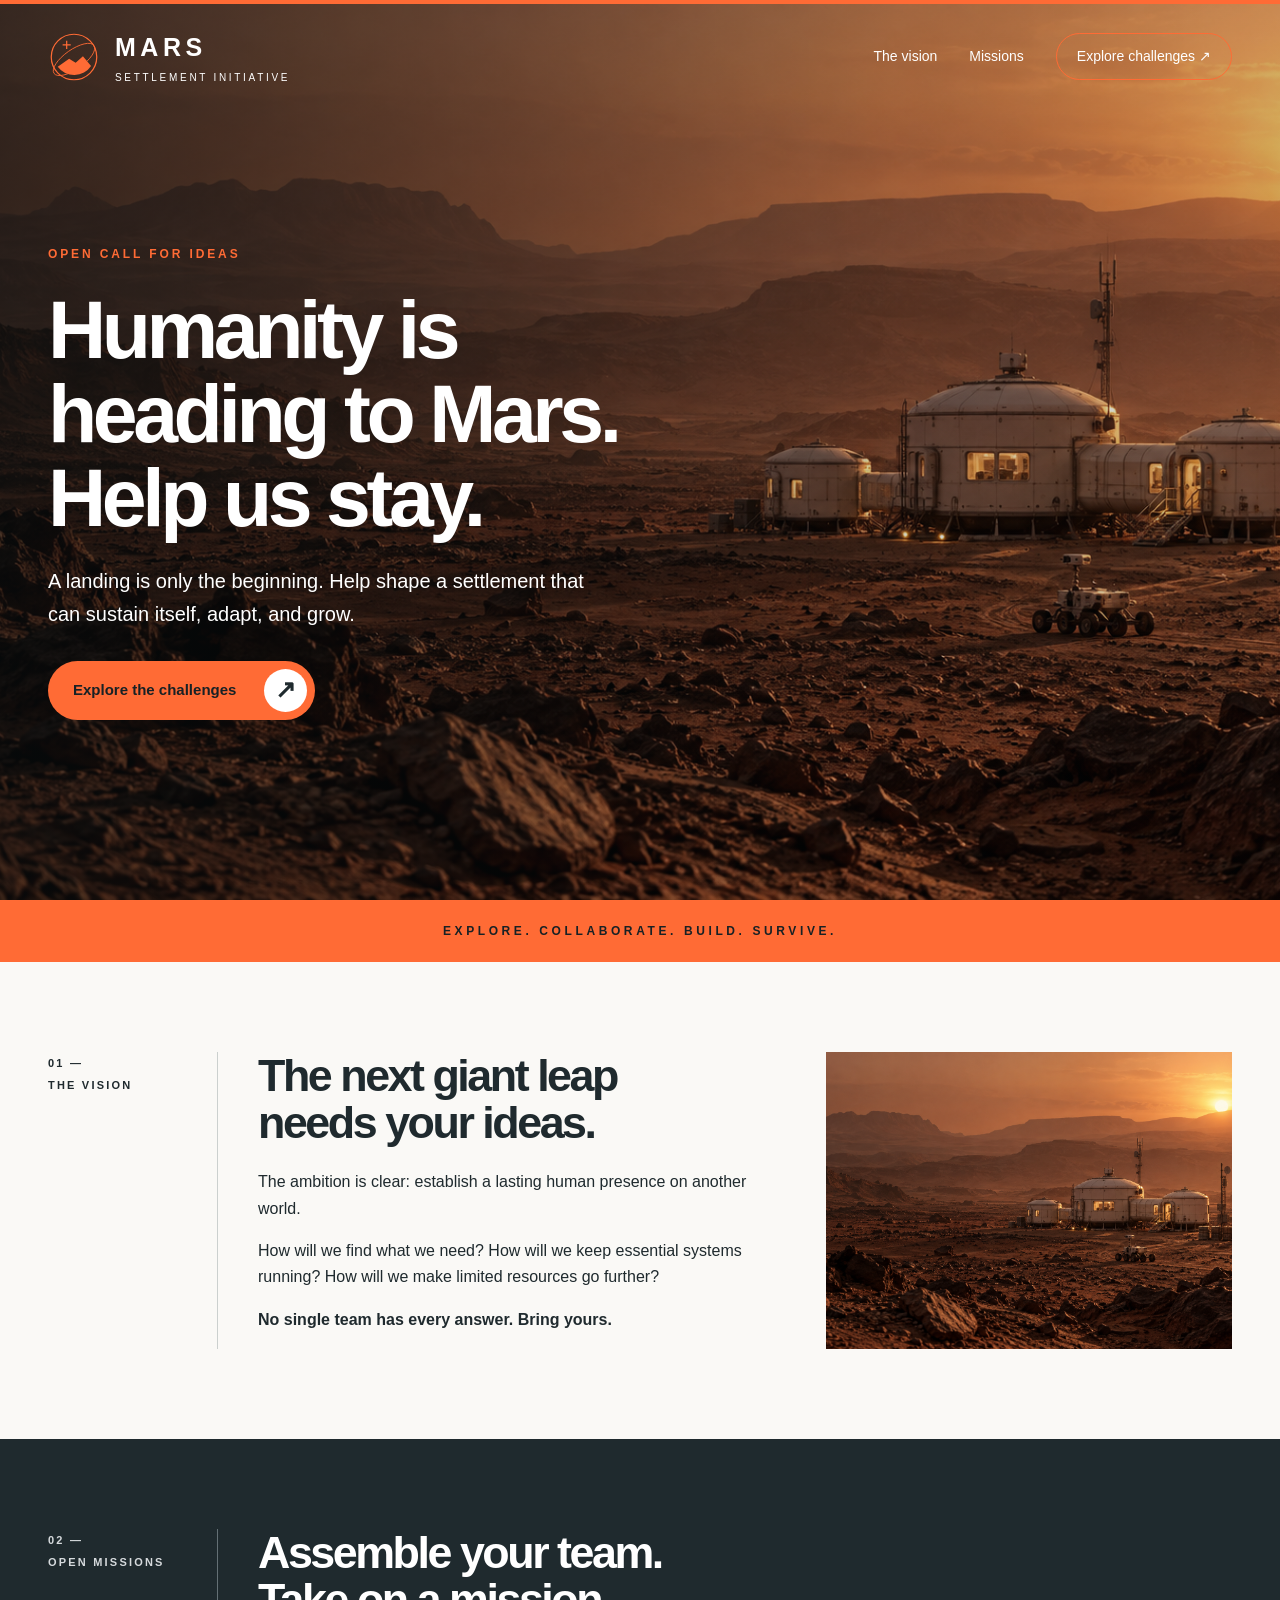
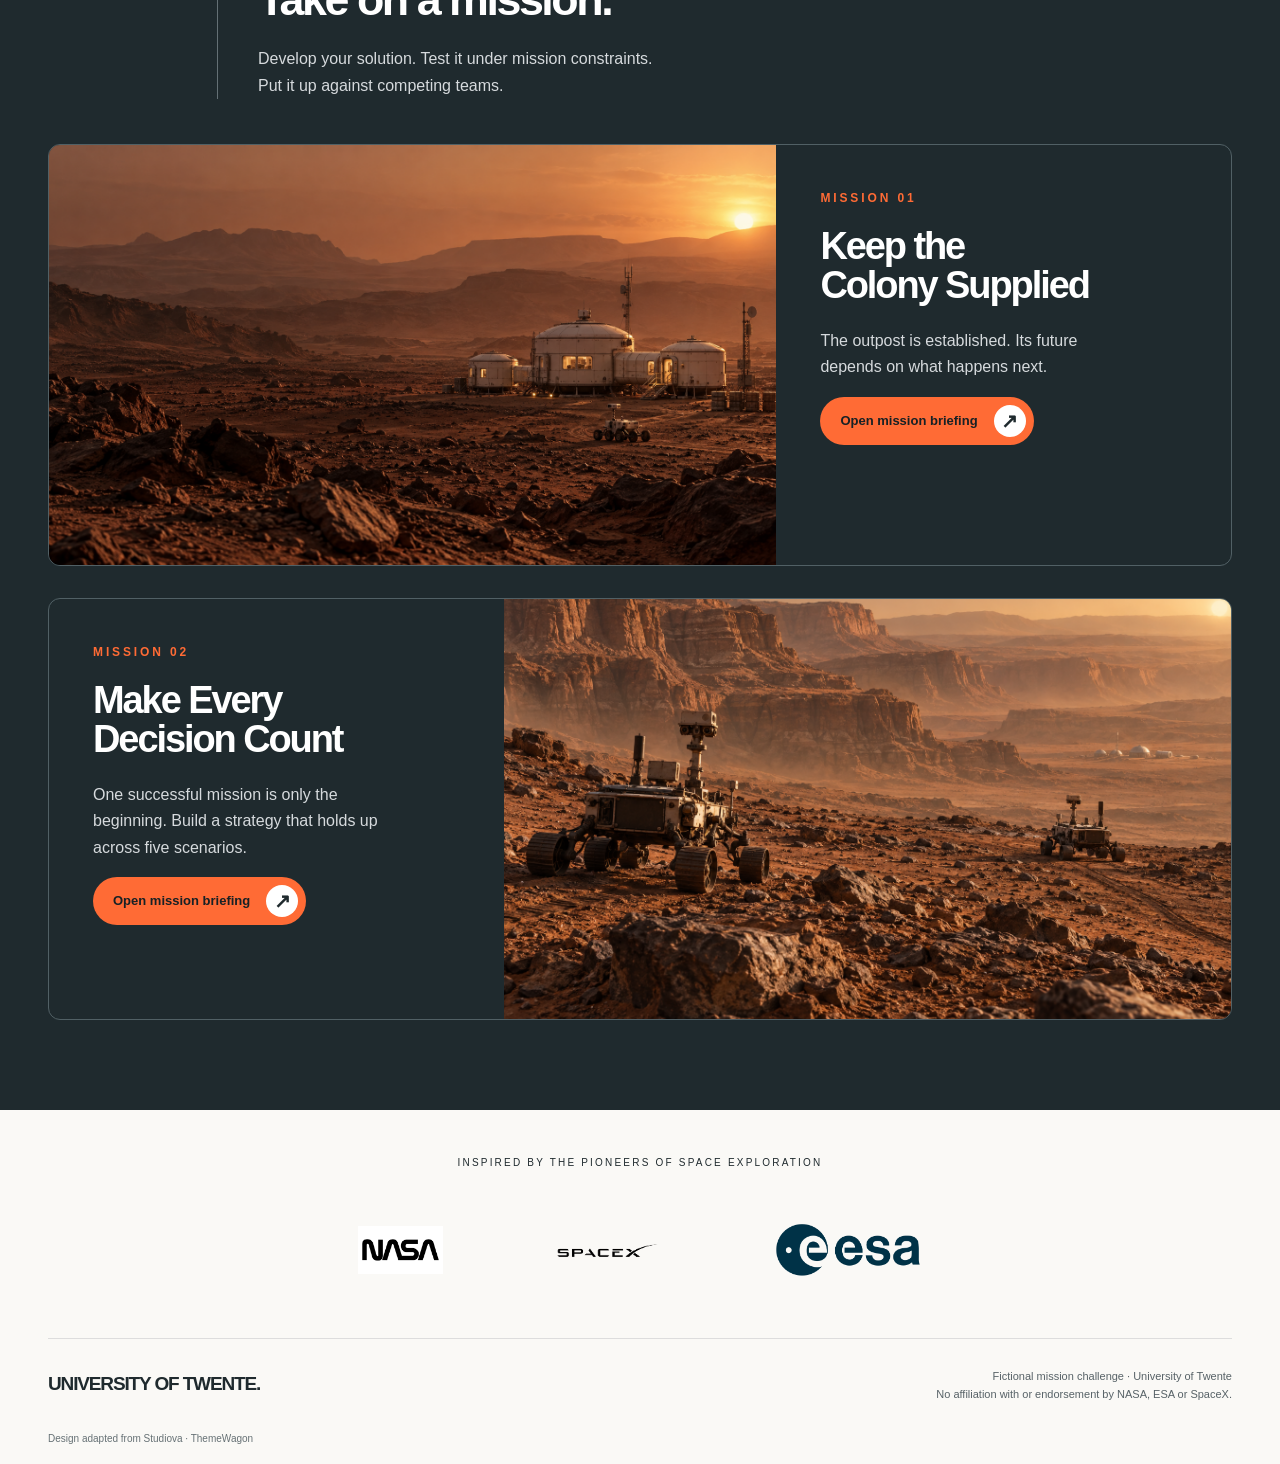
==== html/index.html @ cbd65065 "Initial commit for main workshop website" ====
<!doctype html><html lang="en"><head><meta charset="utf-8"><meta name="viewport" content="width=device-width, initial-scale=1"><title>Mars Settlement Initiative — Help us stay</title><meta name="description" content="Humanity is heading to Mars. Help us stay. Assemble your team and take on the Mars Settlement Initiative challenges."><link rel="icon" href="../assets/images/logos/mission-mark.svg" type="image/svg+xml"><link rel="stylesheet" href="../assets/css/styles.css"><link rel="stylesheet" href="../assets/css/mission.css"></head>
<body class="mission-site"><a class="skip-link" href="#main">Skip to content</a><header class="mission-header"><div class="shell header-inner"><a class="mission-brand" href="index.html" aria-label="Mars Settlement Initiative home"><img src="../assets/images/logos/mission-mark.svg" width="52" height="52" alt=""><span>MARS<small>SETTLEMENT INITIATIVE</small></span></a><nav aria-label="Main navigation"><a href="#vision">The vision</a><a href="#missions">Missions</a><a class="nav-cta" href="mission-01.html">Explore challenges <span aria-hidden="true">↗</span></a></nav></div></header>
<main id="main"><section class="mission-hero" aria-labelledby="hero-title">
<video class="mission-hero-video" autoplay muted loop playsinline aria-hidden="true" poster="../assets/images/backgrounds/mars-settlement.png"><source src="../assets/images/backgrounds/banner-video.mp4" type="video/mp4"></video>
<div class="shell hero-content"><p class="eyebrow">Open call for ideas</p><h1 id="hero-title">Humanity is<br>heading to Mars.<br>Help us stay.</h1><p class="hero-copy">A landing is only the beginning. Help shape a settlement that can sustain itself, adapt, and grow.</p><a class="mission-button" href="#missions">Explore the challenges <span aria-hidden="true">↗</span></a></div></section>
<div class="mission-ribbon" aria-label="Explore. Collaborate. Build. Survive.">Explore. <span>Collaborate.</span> Build. <span>Survive.</span></div>
<section id="vision" class="section-light section-pad"><div class="shell editorial"><p class="section-label">01 —<br>The vision</p><div class="vision-copy"><h2>The next giant leap<br>needs your ideas.</h2><p>The ambition is clear: establish a lasting human presence on another world.</p><p>How will we find what we need? How will we keep essential systems running? How will we make limited resources go further?</p><p class="closing-line">No single team has every answer. Bring yours.</p></div><div class="vision-image" role="img" aria-label="An imagined Mars outpost beneath a vast amber sky"></div></div></section>
<section id="missions" class="section-dark section-pad"><div class="shell"><div class="editorial mission-heading"><p class="section-label">02 —<br>Open missions</p><div><h2>Assemble your team.<br>Take on a mission.</h2><p>Develop your solution. Test it under mission constraints.<br class="desktop-break"> Put it up against competing teams.</p></div></div><article class="mission-card"><a class="card-scene" href="mission-01.html" aria-label="Open mission 01: Keep the Colony Supplied"><img src="../assets/images/backgrounds/mars-settlement.png" alt="Robotic rover approaching a warmly lit Mars outpost" loading="lazy"></a><div class="card-copy"><p class="eyebrow">Mission 01</p><h3>Keep the<br>Colony Supplied</h3><p>The outpost is established. Its future depends on what happens next.</p><a class="mission-button compact" href="mission-01.html">Open mission briefing <span aria-hidden="true">↗</span></a></div></article>
<article class="mission-card mission-card-reversed"><a class="card-scene" href="mission-02.html" aria-label="Open mission 02: Make Every Decision Count"><img src="../assets/images/backgrounds/mission-02-rovers.png" alt="Two autonomous rovers exploring separate routes across a Martian canyon" loading="lazy"></a><div class="card-copy"><p class="eyebrow">Mission 02</p><h3>Make Every<br>Decision Count</h3><p>One successful mission is only the beginning. Build a strategy that holds up across five scenarios.</p><a class="mission-button compact" href="mission-02.html">Open mission briefing <span aria-hidden="true">↗</span></a></div></article></div></section>
<section class="inspiration section-light" aria-labelledby="inspiration-title"><div class="shell"><p id="inspiration-title" class="inspiration-label">Inspired by the pioneers of space exploration</p><div class="logo-row"><img src="../assets/images/logos/nasa.png" alt="NASA" loading="lazy"><img src="../assets/images/logos/spacex.png" alt="SpaceX" loading="lazy"><img src="../assets/images/logos/ESA.png" alt="European Space Agency" loading="lazy"></div></div></section>
</main><footer class="mission-footer section-light"><div class="shell footer-inner"><a class="university-name" href="https://www.utwente.nl/en/">UNIVERSITY OF TWENTE.</a><p>Fictional mission challenge · University of Twente<br>No affiliation with or endorsement by NASA, ESA or SpaceX.</p></div><div class="shell template-credit">Design adapted from Studiova · <a href="https://www.themewagon.com">ThemeWagon</a></div></footer></body></html>



<script src='../assets/js/mission-nav.js'></script>
---- assets/css/styles.css ----
@charset "UTF-8";
@import url("https://fonts.googleapis.com/css2?family=Manrope:wght@200..800&display=swap");
/*!
 * Bootstrap  v5.3.6 (https://getbootstrap.com/)
 * Copyright 2011-2025 The Bootstrap Authors
 * Licensed under MIT (https://github.com/twbs/bootstrap/blob/main/LICENSE)
 */
:root,
[data-bs-theme=light] {
  --bs-blue: #FF6B35;
  --bs-indigo: #6610f2;
  --bs-purple: #6f42c1;
  --bs-pink: #d63384;
  --bs-red: #dc3545;
  --bs-orange: #fd7e14;
  --bs-yellow: #ffc107;
  --bs-green: #198754;
  --bs-teal: #20c997;
  --bs-cyan: #0dcaf0;
  --bs-black: #000;
  --bs-white: #fff;
  --bs-gray: #6c757d;
  --bs-gray-dark: #343a40;
  --bs-gray-100: rgba(31, 42, 46, 0.12);
  --bs-gray-200: #F4F8FA;
  --bs-gray-300: rgba(31, 42, 46, 0.6);
  --bs-gray-400: rgba(31, 42, 46, 0.7);
  --bs-gray-500: #1F2A2E;
  --bs-gray-600: #6c757d;
  --bs-gray-700: #495057;
  --bs-gray-800: #343a40;
  --bs-gray-900: #212529;
  --bs-primary: #FF6B35;
  --bs-secondary: #1f2a2e;
  --bs-light: rgba(31, 42, 46, 0.12);
  --bs-dark: #1F2A2E;
  --bs-muted: rgba(31, 42, 46, 0.6);
  --bs-dark-light: rgba(31, 42, 46, 0.7);
  --bs-light-gray: #F4F8FA;
  --bs-primary-rgb: 255, 107, 53;
  --bs-secondary-rgb: 31, 42, 46;
  --bs-light-rgb: 31, 42, 46;
  --bs-dark-rgb: 31, 42, 46;
  --bs-muted-rgb: 31, 42, 46;
  --bs-dark-light-rgb: 31, 42, 46;
  --bs-light-gray-rgb: 244, 248, 250;
  --bs-primary-text-emphasis: #662b15;
  --bs-secondary-text-emphasis: #0c1112;
  --bs-success-text-emphasis: #0a3622;
  --bs-info-text-emphasis: #055160;
  --bs-warning-text-emphasis: #664d03;
  --bs-danger-text-emphasis: #58151c;
  --bs-light-text-emphasis: #495057;
  --bs-dark-text-emphasis: #495057;
  --bs-primary-bg-subtle: #ffe1d7;
  --bs-secondary-bg-subtle: #d2d4d5;
  --bs-success-bg-subtle: #d1e7dd;
  --bs-info-bg-subtle: #cff4fc;
  --bs-warning-bg-subtle: #fff3cd;
  --bs-danger-bg-subtle: #f8d7da;
  --bs-light-bg-subtle: rgba(242, 242, 242, 0.56);
  --bs-dark-bg-subtle: rgba(31, 42, 46, 0.7);
  --bs-primary-border-subtle: #ffc4ae;
  --bs-secondary-border-subtle: #a5aaab;
  --bs-success-border-subtle: #a3cfbb;
  --bs-info-border-subtle: #9eeaf9;
  --bs-warning-border-subtle: #ffe69c;
  --bs-danger-border-subtle: #f1aeb5;
  --bs-light-border-subtle: #F4F8FA;
  --bs-dark-border-subtle: #1F2A2E;
  --bs-white-rgb: 255, 255, 255;
  --bs-black-rgb: 0, 0, 0;
  --bs-font-sans-serif: "Manrope", sans-serif;
  --bs-font-monospace: SFMono-Regular, Menlo, Monaco, Consolas, "Liberation Mono", "Courier New", monospace;
  --bs-gradient: linear-gradient(180deg, rgba(255, 255, 255, 0.15), rgba(255, 255, 255, 0));
  --bs-body-font-family: var(--bs-font-sans-serif);
  --bs-body-font-size: 1rem;
  --bs-body-font-weight: 400;
  --bs-body-line-height: 1.5;
  --bs-body-color: rgba(31, 42, 46, 0.7);
  --bs-body-color-rgb: 31, 42, 46;
  --bs-body-bg: #fff;
  --bs-body-bg-rgb: 255, 255, 255;
  --bs-emphasis-color: #000;
  --bs-emphasis-color-rgb: 0, 0, 0;
  --bs-secondary-color: rgba(31, 42, 46, 0.75);
  --bs-secondary-color-rgb: 31, 42, 46;
  --bs-secondary-bg: #F4F8FA;
  --bs-secondary-bg-rgb: 244, 248, 250;
  --bs-tertiary-color: rgba(31, 42, 46, 0.5);
  --bs-tertiary-color-rgb: 31, 42, 46;
  --bs-tertiary-bg: rgba(31, 42, 46, 0.12);
  --bs-tertiary-bg-rgb: 31, 42, 46;
  --bs-heading-color: #1F2A2E;
  --bs-link-color: #1F2A2E;
  --bs-link-color-rgb: 31, 42, 46;
  --bs-link-decoration: underline;
  --bs-link-hover-color: #FF6B35;
  --bs-link-hover-color-rgb: 255, 107, 53;
  --bs-code-color: #d63384;
  --bs-highlight-color: rgba(31, 42, 46, 0.7);
  --bs-highlight-bg: #fff3cd;
  --bs-border-width: 1px;
  --bs-border-style: solid;
  --bs-border-color: rgba(31, 42, 46, 0.12);
  --bs-border-color-translucent: rgba(0, 0, 0, 0.175);
  --bs-border-radius: 8px;
  --bs-border-radius-sm: 20px;
  --bs-border-radius-lg: 24px;
  --bs-border-radius-xl: 1rem;
  --bs-border-radius-xxl: 2rem;
  --bs-border-radius-2xl: var(--bs-border-radius-xxl);
  --bs-border-radius-pill: 50rem;
  --bs-box-shadow: 0px 1px 3px rgba(0, 0, 0, 0.15);
  --bs-box-shadow-sm: 0px 6px 8px -6px rgba(0, 0, 0, 0.15);
  --bs-box-shadow-lg: 0px 12px 16px -4px rgba(16, 24, 40, 0.08), 0px 4px 6px -2px rgba(16, 24, 40, 0.03);
  --bs-box-shadow-inset: unset;
  --bs-focus-ring-width: 0.25rem;
  --bs-focus-ring-opacity: 0.25;
  --bs-focus-ring-color: rgba(255, 107, 53, 0.25);
  --bs-form-valid-color: #198754;
  --bs-form-valid-border-color: #198754;
  --bs-form-invalid-color: #dc3545;
  --bs-form-invalid-border-color: #dc3545;
}

[data-bs-theme=dark] {
  color-scheme: dark;
  --bs-body-color: rgba(31, 42, 46, 0.6);
  --bs-body-color-rgb: 31, 42, 46;
  --bs-body-bg: #212529;
  --bs-body-bg-rgb: 33, 37, 41;
  --bs-emphasis-color: #fff;
  --bs-emphasis-color-rgb: 255, 255, 255;
  --bs-secondary-color: rgba(31, 42, 46, 0.75);
  --bs-secondary-color-rgb: 31, 42, 46;
  --bs-secondary-bg: #343a40;
  --bs-secondary-bg-rgb: 52, 58, 64;
  --bs-tertiary-color: rgba(31, 42, 46, 0.5);
  --bs-tertiary-color-rgb: 31, 42, 46;
  --bs-tertiary-bg: #2b3035;
  --bs-tertiary-bg-rgb: 43, 48, 53;
  --bs-primary-text-emphasis: #ffa686;
  --bs-secondary-text-emphasis: #797f82;
  --bs-success-text-emphasis: #75b798;
  --bs-info-text-emphasis: #6edff6;
  --bs-warning-text-emphasis: #ffda6a;
  --bs-danger-text-emphasis: #ea868f;
  --bs-light-text-emphasis: rgba(31, 42, 46, 0.12);
  --bs-dark-text-emphasis: rgba(31, 42, 46, 0.6);
  --bs-primary-bg-subtle: #33150b;
  --bs-secondary-bg-subtle: #060809;
  --bs-success-bg-subtle: #051b11;
  --bs-info-bg-subtle: #032830;
  --bs-warning-bg-subtle: #332701;
  --bs-danger-bg-subtle: #2c0b0e;
  --bs-light-bg-subtle: #343a40;
  --bs-dark-bg-subtle: #1a1d20;
  --bs-primary-border-subtle: #994020;
  --bs-secondary-border-subtle: #13191c;
  --bs-success-border-subtle: #0f5132;
  --bs-info-border-subtle: #087990;
  --bs-warning-border-subtle: #997404;
  --bs-danger-border-subtle: #842029;
  --bs-light-border-subtle: #495057;
  --bs-dark-border-subtle: #343a40;
  --bs-heading-color: inherit;
  --bs-link-color: #ffa686;
  --bs-link-hover-color: #e1ffbb;
  --bs-link-color-rgb: 218, 255, 170;
  --bs-link-hover-color-rgb: 225, 255, 187;
  --bs-code-color: #e685b5;
  --bs-highlight-color: rgba(31, 42, 46, 0.6);
  --bs-highlight-bg: #664d03;
  --bs-border-color: #495057;
  --bs-border-color-translucent: rgba(255, 255, 255, 0.15);
  --bs-form-valid-color: #75b798;
  --bs-form-valid-border-color: #75b798;
  --bs-form-invalid-color: #ea868f;
  --bs-form-invalid-border-color: #ea868f;
}

*,
*::before,
*::after {
  box-sizing: border-box;
}

@media (prefers-reduced-motion: no-preference) {
  :root {
    scroll-behavior: smooth;
  }
}

body {
  margin: 0;
  font-family: var(--bs-body-font-family);
  font-size: var(--bs-body-font-size);
  font-weight: var(--bs-body-font-weight);
  line-height: var(--bs-body-line-height);
  color: var(--bs-body-color);
  text-align: var(--bs-body-text-align);
  background-color: var(--bs-body-bg);
  -webkit-text-size-adjust: 100%;
  -webkit-tap-highlight-color: rgba(0, 0, 0, 0);
}

hr {
  margin: 1rem 0;
  color: inherit;
  border: 0;
  border-top: var(--bs-border-width) solid rgba(31, 42, 46, 0.12);
  opacity: 1;
}

h6, .h6, h5, .h5, h4, .h4, h3, .h3, h2, .h2, h1, .h1 {
  margin-top: 0;
  margin-bottom: 0.5rem;
  font-weight: 700;
  line-height: 1.2;
  color: var(--bs-heading-color);
}

h1, .h1 {
  font-size: calc(1.925rem + 8.1vw);
}
@media (min-width: 1200px) {
  h1, .h1 {
    font-size: 8rem;
  }
}

h2, .h2 {
  font-size: calc(1.425rem + 2.1vw);
}
@media (min-width: 1200px) {
  h2, .h2 {
    font-size: 3rem;
  }
}

h3, .h3 {
  font-size: calc(1.35rem + 1.2vw);
}
@media (min-width: 1200px) {
  h3, .h3 {
    font-size: 2.25rem;
  }
}

h4, .h4 {
  font-size: calc(1.3rem + 0.6vw);
}
@media (min-width: 1200px) {
  h4, .h4 {
    font-size: 1.75rem;
  }
}

h5, .h5 {
  font-size: 1.125rem;
}

h6, .h6 {
  font-size: 1rem;
}

p {
  margin-top: 0;
  margin-bottom: 1rem;
}

abbr[title] {
  text-decoration: underline dotted;
  cursor: help;
  text-decoration-skip-ink: none;
}

address {
  margin-bottom: 1rem;
  font-style: normal;
  line-height: inherit;
}

ol,
ul {
  padding-left: 2rem;
}

ol,
ul,
dl {
  margin-top: 0;
  margin-bottom: 1rem;
}

ol ol,
ul ul,
ol ul,
ul ol {
  margin-bottom: 0;
}

dt {
  font-weight: 700;
}

dd {
  margin-bottom: 0.5rem;
  margin-left: 0;
}

blockquote {
  margin: 0 0 1rem;
}

b,
strong {
  font-weight: bolder;
}

small, .small {
  font-size: 0.875em;
}

mark, .mark {
  padding: 0.1875em;
  color: var(--bs-highlight-color);
  background-color: var(--bs-highlight-bg);
}

sub,
sup {
  position: relative;
  font-size: 0.75em;
  line-height: 0;
  vertical-align: baseline;
}

sub {
  bottom: -0.25em;
}

sup {
  top: -0.5em;
}

a {
  color: rgba(var(--bs-link-color-rgb), var(--bs-link-opacity, 1));
  text-decoration: underline;
}
a:hover {
  --bs-link-color-rgb: var(--bs-link-hover-color-rgb);
}

a:not([href]):not([class]), a:not([href]):not([class]):hover {
  color: inherit;
  text-decoration: none;
}

pre,
code,
kbd,
samp {
  font-family: var(--bs-font-monospace);
  font-size: 1em;
}

pre {
  display: block;
  margin-top: 0;
  margin-bottom: 1rem;
  overflow: auto;
  font-size: 0.875em;
}
pre code {
  font-size: inherit;
  color: inherit;
  word-break: normal;
}

code {
  font-size: 0.875em;
  color: var(--bs-code-color);
  word-wrap: break-word;
}
a > code {
  color: inherit;
}

kbd {
  padding: 0.1875rem 0.375rem;
  font-size: 0.875em;
  color: var(--bs-body-bg);
  background-color: var(--bs-body-color);
  border-radius: 20px;
}
kbd kbd {
  padding: 0;
  font-size: 1em;
}

figure {
  margin: 0 0 1rem;
}

img,
svg {
  vertical-align: middle;
}

table {
  caption-side: bottom;
  border-collapse: collapse;
}

caption {
  padding-top: 0.5rem;
  padding-bottom: 0.5rem;
  color: var(--bs-secondary-color);
  text-align: left;
}

th {
  text-align: inherit;
  text-align: -webkit-match-parent;
}

thead,
tbody,
tfoot,
tr,
td,
th {
  border-color: inherit;
  border-style: solid;
  border-width: 0;
}

label {
  display: inline-block;
}

button {
  border-radius: 0;
}

button:focus:not(:focus-visible) {
  outline: 0;
}

input,
button,
select,
optgroup,
textarea {
  margin: 0;
  font-family: inherit;
  font-size: inherit;
  line-height: inherit;
}

button,
select {
  text-transform: none;
}

[role=button] {
  cursor: pointer;
}

select {
  word-wrap: normal;
}
select:disabled {
  opacity: 1;
}

[list]:not([type=date]):not([type=datetime-local]):not([type=month]):not([type=week]):not([type=time])::-webkit-calendar-picker-indicator {
  display: none !important;
}

button,
[type=button],
[type=reset],
[type=submit] {
  -webkit-appearance: button;
}
button:not(:disabled),
[type=button]:not(:disabled),
[type=reset]:not(:disabled),
[type=submit]:not(:disabled) {
  cursor: pointer;
}

::-moz-focus-inner {
  padding: 0;
  border-style: none;
}

textarea {
  resize: vertical;
}

fieldset {
  min-width: 0;
  padding: 0;
  margin: 0;
  border: 0;
}

legend {
  float: left;
  width: 100%;
  padding: 0;
  margin-bottom: 0.5rem;
  line-height: inherit;
  font-size: calc(1.275rem + 0.3vw);
}
@media (min-width: 1200px) {
  legend {
    font-size: 1.5rem;
  }
}
legend + * {
  clear: left;
}

::-webkit-datetime-edit-fields-wrapper,
::-webkit-datetime-edit-text,
::-webkit-datetime-edit-minute,
::-webkit-datetime-edit-hour-field,
::-webkit-datetime-edit-day-field,
::-webkit-datetime-edit-month-field,
::-webkit-datetime-edit-year-field {
  padding: 0;
}

::-webkit-inner-spin-button {
  height: auto;
}

[type=search] {
  -webkit-appearance: textfield;
  outline-offset: -2px;
}

/* rtl:raw:
[type="tel"],
[type="url"],
[type="email"],
[type="number"] {
  direction: ltr;
}
*/
::-webkit-search-decoration {
  -webkit-appearance: none;
}

::-webkit-color-swatch-wrapper {
  padding: 0;
}

::file-selector-button {
  font: inherit;
  -webkit-appearance: button;
}

output {
  display: inline-block;
}

iframe {
  border: 0;
}

summary {
  display: list-item;
  cursor: pointer;
}

progress {
  vertical-align: baseline;
}

[hidden] {
  display: none !important;
}

.lead {
  font-size: 1.25rem;
  font-weight: 300;
}

.display-1 {
  font-weight: 300;
  line-height: 1.2;
  font-size: calc(1.625rem + 4.5vw);
}
@media (min-width: 1200px) {
  .display-1 {
    font-size: 5rem;
  }
}

.display-2 {
  font-weight: 300;
  line-height: 1.2;
  font-size: calc(1.575rem + 3.9vw);
}
@media (min-width: 1200px) {
  .display-2 {
    font-size: 4.5rem;
  }
}

.display-3 {
  font-weight: 300;
  line-height: 1.2;
  font-size: calc(1.525rem + 3.3vw);
}
@media (min-width: 1200px) {
  .display-3 {
    font-size: 4rem;
  }
}

.display-4 {
  font-weight: 300;
  line-height: 1.2;
  font-size: calc(1.475rem + 2.7vw);
}
@media (min-width: 1200px) {
  .display-4 {
    font-size: 3.5rem;
  }
}

.display-5 {
  font-weight: 300;
  line-height: 1.2;
  font-size: calc(1.425rem + 2.1vw);
}
@media (min-width: 1200px) {
  .display-5 {
    font-size: 3rem;
  }
}

.display-6 {
  font-weight: 300;
  line-height: 1.2;
  font-size: calc(1.375rem + 1.5vw);
}
@media (min-width: 1200px) {
  .display-6 {
    font-size: 2.5rem;
  }
}

.list-unstyled {
  padding-left: 0;
  list-style: none;
}

.list-inline {
  padding-left: 0;
  list-style: none;
}

.list-inline-item {
  display: inline-block;
}
.list-inline-item:not(:last-child) {
  margin-right: 0.5rem;
}

.initialism {
  font-size: 0.875em;
  text-transform: uppercase;
}

.blockquote {
  margin-bottom: 1rem;
  font-size: 1.25rem;
}
.blockquote > :last-child {
  margin-bottom: 0;
}

.blockquote-footer {
  margin-top: -1rem;
  margin-bottom: 1rem;
  font-size: 0.875em;
  color: #6c757d;
}
.blockquote-footer::before {
  content: "— ";
}

.img-fluid {
  max-width: 100%;
  height: auto;
}

.img-thumbnail {
  padding: 0.25rem;
  background-color: var(--bs-body-bg);
  border: var(--bs-border-width) solid var(--bs-border-color);
  border-radius: var(--bs-border-radius);
  box-shadow: var(--bs-box-shadow-sm);
  max-width: 100%;
  height: auto;
}

.figure {
  display: inline-block;
}

.figure-img {
  margin-bottom: 0.5rem;
  line-height: 1;
}

.figure-caption {
  font-size: 0.875em;
  color: var(--bs-secondary-color);
}

.container,
.container-fluid,
.container-xxl,
.container-xl,
.container-lg,
.container-md,
.container-sm {
  --bs-gutter-x: 32px;
  --bs-gutter-y: 0;
  width: 100%;
  padding-right: calc(var(--bs-gutter-x) * 0.5);
  padding-left: calc(var(--bs-gutter-x) * 0.5);
  margin-right: auto;
  margin-left: auto;
}

@media (min-width: 576px) {
  .container-sm, .container {
    max-width: 540px;
  }
}
@media (min-width: 768px) {
  .container-md, .container-sm, .container {
    max-width: 720px;
  }
}
@media (min-width: 992px) {
  .container-lg, .container-md, .container-sm, .container {
    max-width: 960px;
  }
}
@media (min-width: 1200px) {
  .container-xl, .container-lg, .container-md, .container-sm, .container {
    max-width: 1140px;
  }
}
@media (min-width: 1400px) {
  .container-xxl, .container-xl, .container-lg, .container-md, .container-sm, .container {
    max-width: 1680px;
  }
}
:root {
  --bs-breakpoint-xs: 0;
  --bs-breakpoint-sm: 576px;
  --bs-breakpoint-md: 768px;
  --bs-breakpoint-lg: 992px;
  --bs-breakpoint-xl: 1200px;
  --bs-breakpoint-xxl: 1400px;
}

.row {
  --bs-gutter-x: 32px;
  --bs-gutter-y: 0;
  display: flex;
  flex-wrap: wrap;
  margin-top: calc(-1 * var(--bs-gutter-y));
  margin-right: calc(-0.5 * var(--bs-gutter-x));
  margin-left: calc(-0.5 * var(--bs-gutter-x));
}
.row > * {
  flex-shrink: 0;
  width: 100%;
  max-width: 100%;
  padding-right: calc(var(--bs-gutter-x) * 0.5);
  padding-left: calc(var(--bs-gutter-x) * 0.5);
  margin-top: var(--bs-gutter-y);
}

.col {
  flex: 1 0 0;
}

.row-cols-auto > * {
  flex: 0 0 auto;
  width: auto;
}

.row-cols-1 > * {
  flex: 0 0 auto;
  width: 100%;
}

.row-cols-2 > * {
  flex: 0 0 auto;
  width: 50%;
}

.row-cols-3 > * {
  flex: 0 0 auto;
  width: 33.33333333%;
}

.row-cols-4 > * {
  flex: 0 0 auto;
  width: 25%;
}

.row-cols-5 > * {
  flex: 0 0 auto;
  width: 20%;
}

.row-cols-6 > * {
  flex: 0 0 auto;
  width: 16.66666667%;
}

.col-auto {
  flex: 0 0 auto;
  width: auto;
}

.col-1 {
  flex: 0 0 auto;
  width: 8.33333333%;
}

.col-2 {
  flex: 0 0 auto;
  width: 16.66666667%;
}

.col-3 {
  flex: 0 0 auto;
  width: 25%;
}

.col-4 {
  flex: 0 0 auto;
  width: 33.33333333%;
}

.col-5 {
  flex: 0 0 auto;
  width: 41.66666667%;
}

.col-6 {
  flex: 0 0 auto;
  width: 50%;
}

.col-7 {
  flex: 0 0 auto;
  width: 58.33333333%;
}

.col-8 {
  flex: 0 0 auto;
  width: 66.66666667%;
}

.col-9 {
  flex: 0 0 auto;
  width: 75%;
}

.col-10 {
  flex: 0 0 auto;
  width: 83.33333333%;
}

.col-11 {
  flex: 0 0 auto;
  width: 91.66666667%;
}

.col-12 {
  flex: 0 0 auto;
  width: 100%;
}

.offset-1 {
  margin-left: 8.33333333%;
}

.offset-2 {
  margin-left: 16.66666667%;
}

.offset-3 {
  margin-left: 25%;
}

.offset-4 {
  margin-left: 33.33333333%;
}

.offset-5 {
  margin-left: 41.66666667%;
}

.offset-6 {
  margin-left: 50%;
}

.offset-7 {
  margin-left: 58.33333333%;
}

.offset-8 {
  margin-left: 66.66666667%;
}

.offset-9 {
  margin-left: 75%;
}

.offset-10 {
  margin-left: 83.33333333%;
}

.offset-11 {
  margin-left: 91.66666667%;
}

.g-0,
.gx-0 {
  --bs-gutter-x: 0;
}

.g-0,
.gy-0 {
  --bs-gutter-y: 0;
}

.g-1,
.gx-1 {
  --bs-gutter-x: 0.25rem;
}

.g-1,
.gy-1 {
  --bs-gutter-y: 0.25rem;
}

.g-2,
.gx-2 {
  --bs-gutter-x: 0.5rem;
}

.g-2,
.gy-2 {
  --bs-gutter-y: 0.5rem;
}

.g-3,
.gx-3 {
  --bs-gutter-x: 1rem;
}

.g-3,
.gy-3 {
  --bs-gutter-y: 1rem;
}

.g-4,
.gx-4 {
  --bs-gutter-x: 1.5rem;
}

.g-4,
.gy-4 {
  --bs-gutter-y: 1.5rem;
}

.g-5,
.gx-5 {
  --bs-gutter-x: 3rem;
}

.g-5,
.gy-5 {
  --bs-gutter-y: 3rem;
}

.g-6,
.gx-6 {
  --bs-gutter-x: 20px;
}

.g-6,
.gy-6 {
  --bs-gutter-y: 20px;
}

.g-7,
.gx-7 {
  --bs-gutter-x: 30px;
}

.g-7,
.gy-7 {
  --bs-gutter-y: 30px;
}

.g-8,
.gx-8 {
  --bs-gutter-x: 40px;
}

.g-8,
.gy-8 {
  --bs-gutter-y: 40px;
}

.g-9,
.gx-9 {
  --bs-gutter-x: 44px;
}

.g-9,
.gy-9 {
  --bs-gutter-y: 44px;
}

.g-10,
.gx-10 {
  --bs-gutter-x: 80px;
}

.g-10,
.gy-10 {
  --bs-gutter-y: 80px;
}

.g-11,
.gx-11 {
  --bs-gutter-x: 96px;
}

.g-11,
.gy-11 {
  --bs-gutter-y: 96px;
}

.g-12,
.gx-12 {
  --bs-gutter-x: 160px;
}

.g-12,
.gy-12 {
  --bs-gutter-y: 160px;
}

@media (min-width: 576px) {
  .col-sm {
    flex: 1 0 0;
  }
  .row-cols-sm-auto > * {
    flex: 0 0 auto;
    width: auto;
  }
  .row-cols-sm-1 > * {
    flex: 0 0 auto;
    width: 100%;
  }
  .row-cols-sm-2 > * {
    flex: 0 0 auto;
    width: 50%;
  }
  .row-cols-sm-3 > * {
    flex: 0 0 auto;
    width: 33.33333333%;
  }
  .row-cols-sm-4 > * {
    flex: 0 0 auto;
    width: 25%;
  }
  .row-cols-sm-5 > * {
    flex: 0 0 auto;
    width: 20%;
  }
  .row-cols-sm-6 > * {
    flex: 0 0 auto;
    width: 16.66666667%;
  }
  .col-sm-auto {
    flex: 0 0 auto;
    width: auto;
  }
  .col-sm-1 {
    flex: 0 0 auto;
    width: 8.33333333%;
  }
  .col-sm-2 {
    flex: 0 0 auto;
    width: 16.66666667%;
  }
  .col-sm-3 {
    flex: 0 0 auto;
    width: 25%;
  }
  .col-sm-4 {
    flex: 0 0 auto;
    width: 33.33333333%;
  }
  .col-sm-5 {
    flex: 0 0 auto;
    width: 41.66666667%;
  }
  .col-sm-6 {
    flex: 0 0 auto;
    width: 50%;
  }
  .col-sm-7 {
    flex: 0 0 auto;
    width: 58.33333333%;
  }
  .col-sm-8 {
    flex: 0 0 auto;
    width: 66.66666667%;
  }
  .col-sm-9 {
    flex: 0 0 auto;
    width: 75%;
  }
  .col-sm-10 {
    flex: 0 0 auto;
    width: 83.33333333%;
  }
  .col-sm-11 {
    flex: 0 0 auto;
    width: 91.66666667%;
  }
  .col-sm-12 {
    flex: 0 0 auto;
    width: 100%;
  }
  .offset-sm-0 {
    margin-left: 0;
  }
  .offset-sm-1 {
    margin-left: 8.33333333%;
  }
  .offset-sm-2 {
    margin-left: 16.66666667%;
  }
  .offset-sm-3 {
    margin-left: 25%;
  }
  .offset-sm-4 {
    margin-left: 33.33333333%;
  }
  .offset-sm-5 {
    margin-left: 41.66666667%;
  }
  .offset-sm-6 {
    margin-left: 50%;
  }
  .offset-sm-7 {
    margin-left: 58.33333333%;
  }
  .offset-sm-8 {
    margin-left: 66.66666667%;
  }
  .offset-sm-9 {
    margin-left: 75%;
  }
  .offset-sm-10 {
    margin-left: 83.33333333%;
  }
  .offset-sm-11 {
    margin-left: 91.66666667%;
  }
  .g-sm-0,
  .gx-sm-0 {
    --bs-gutter-x: 0;
  }
  .g-sm-0,
  .gy-sm-0 {
    --bs-gutter-y: 0;
  }
  .g-sm-1,
  .gx-sm-1 {
    --bs-gutter-x: 0.25rem;
  }
  .g-sm-1,
  .gy-sm-1 {
    --bs-gutter-y: 0.25rem;
  }
  .g-sm-2,
  .gx-sm-2 {
    --bs-gutter-x: 0.5rem;
  }
  .g-sm-2,
  .gy-sm-2 {
    --bs-gutter-y: 0.5rem;
  }
  .g-sm-3,
  .gx-sm-3 {
    --bs-gutter-x: 1rem;
  }
  .g-sm-3,
  .gy-sm-3 {
    --bs-gutter-y: 1rem;
  }
  .g-sm-4,
  .gx-sm-4 {
    --bs-gutter-x: 1.5rem;
  }
  .g-sm-4,
  .gy-sm-4 {
    --bs-gutter-y: 1.5rem;
  }
  .g-sm-5,
  .gx-sm-5 {
    --bs-gutter-x: 3rem;
  }
  .g-sm-5,
  .gy-sm-5 {
    --bs-gutter-y: 3rem;
  }
  .g-sm-6,
  .gx-sm-6 {
    --bs-gutter-x: 20px;
  }
  .g-sm-6,
  .gy-sm-6 {
    --bs-gutter-y: 20px;
  }
  .g-sm-7,
  .gx-sm-7 {
    --bs-gutter-x: 30px;
  }
  .g-sm-7,
  .gy-sm-7 {
    --bs-gutter-y: 30px;
  }
  .g-sm-8,
  .gx-sm-8 {
    --bs-gutter-x: 40px;
  }
  .g-sm-8,
  .gy-sm-8 {
    --bs-gutter-y: 40px;
  }
  .g-sm-9,
  .gx-sm-9 {
    --bs-gutter-x: 44px;
  }
  .g-sm-9,
  .gy-sm-9 {
    --bs-gutter-y: 44px;
  }
  .g-sm-10,
  .gx-sm-10 {
    --bs-gutter-x: 80px;
  }
  .g-sm-10,
  .gy-sm-10 {
    --bs-gutter-y: 80px;
  }
  .g-sm-11,
  .gx-sm-11 {
    --bs-gutter-x: 96px;
  }
  .g-sm-11,
  .gy-sm-11 {
    --bs-gutter-y: 96px;
  }
  .g-sm-12,
  .gx-sm-12 {
    --bs-gutter-x: 160px;
  }
  .g-sm-12,
  .gy-sm-12 {
    --bs-gutter-y: 160px;
  }
}
@media (min-width: 768px) {
  .col-md {
    flex: 1 0 0;
  }
  .row-cols-md-auto > * {
    flex: 0 0 auto;
    width: auto;
  }
  .row-cols-md-1 > * {
    flex: 0 0 auto;
    width: 100%;
  }
  .row-cols-md-2 > * {
    flex: 0 0 auto;
    width: 50%;
  }
  .row-cols-md-3 > * {
    flex: 0 0 auto;
    width: 33.33333333%;
  }
  .row-cols-md-4 > * {
    flex: 0 0 auto;
    width: 25%;
  }
  .row-cols-md-5 > * {
    flex: 0 0 auto;
    width: 20%;
  }
  .row-cols-md-6 > * {
    flex: 0 0 auto;
    width: 16.66666667%;
  }
  .col-md-auto {
    flex: 0 0 auto;
    width: auto;
  }
  .col-md-1 {
    flex: 0 0 auto;
    width: 8.33333333%;
  }
  .col-md-2 {
    flex: 0 0 auto;
    width: 16.66666667%;
  }
  .col-md-3 {
    flex: 0 0 auto;
    width: 25%;
  }
  .col-md-4 {
    flex: 0 0 auto;
    width: 33.33333333%;
  }
  .col-md-5 {
    flex: 0 0 auto;
    width: 41.66666667%;
  }
  .col-md-6 {
    flex: 0 0 auto;
    width: 50%;
  }
  .col-md-7 {
    flex: 0 0 auto;
    width: 58.33333333%;
  }
  .col-md-8 {
    flex: 0 0 auto;
    width: 66.66666667%;
  }
  .col-md-9 {
    flex: 0 0 auto;
    width: 75%;
  }
  .col-md-10 {
    flex: 0 0 auto;
    width: 83.33333333%;
  }
  .col-md-11 {
    flex: 0 0 auto;
    width: 91.66666667%;
  }
  .col-md-12 {
    flex: 0 0 auto;
    width: 100%;
  }
  .offset-md-0 {
    margin-left: 0;
  }
  .offset-md-1 {
    margin-left: 8.33333333%;
  }
  .offset-md-2 {
    margin-left: 16.66666667%;
  }
  .offset-md-3 {
    margin-left: 25%;
  }
  .offset-md-4 {
    margin-left: 33.33333333%;
  }
  .offset-md-5 {
    margin-left: 41.66666667%;
  }
  .offset-md-6 {
    margin-left: 50%;
  }
  .offset-md-7 {
    margin-left: 58.33333333%;
  }
  .offset-md-8 {
    margin-left: 66.66666667%;
  }
  .offset-md-9 {
    margin-left: 75%;
  }
  .offset-md-10 {
    margin-left: 83.33333333%;
  }
  .offset-md-11 {
    margin-left: 91.66666667%;
  }
  .g-md-0,
  .gx-md-0 {
    --bs-gutter-x: 0;
  }
  .g-md-0,
  .gy-md-0 {
    --bs-gutter-y: 0;
  }
  .g-md-1,
  .gx-md-1 {
    --bs-gutter-x: 0.25rem;
  }
  .g-md-1,
  .gy-md-1 {
    --bs-gutter-y: 0.25rem;
  }
  .g-md-2,
  .gx-md-2 {
    --bs-gutter-x: 0.5rem;
  }
  .g-md-2,
  .gy-md-2 {
    --bs-gutter-y: 0.5rem;
  }
  .g-md-3,
  .gx-md-3 {
    --bs-gutter-x: 1rem;
  }
  .g-md-3,
  .gy-md-3 {
    --bs-gutter-y: 1rem;
  }
  .g-md-4,
  .gx-md-4 {
    --bs-gutter-x: 1.5rem;
  }
  .g-md-4,
  .gy-md-4 {
    --bs-gutter-y: 1.5rem;
  }
  .g-md-5,
  .gx-md-5 {
    --bs-gutter-x: 3rem;
  }
  .g-md-5,
  .gy-md-5 {
    --bs-gutter-y: 3rem;
  }
  .g-md-6,
  .gx-md-6 {
    --bs-gutter-x: 20px;
  }
  .g-md-6,
  .gy-md-6 {
    --bs-gutter-y: 20px;
  }
  .g-md-7,
  .gx-md-7 {
    --bs-gutter-x: 30px;
  }
  .g-md-7,
  .gy-md-7 {
    --bs-gutter-y: 30px;
  }
  .g-md-8,
  .gx-md-8 {
    --bs-gutter-x: 40px;
  }
  .g-md-8,
  .gy-md-8 {
    --bs-gutter-y: 40px;
  }
  .g-md-9,
  .gx-md-9 {
    --bs-gutter-x: 44px;
  }
  .g-md-9,
  .gy-md-9 {
    --bs-gutter-y: 44px;
  }
  .g-md-10,
  .gx-md-10 {
    --bs-gutter-x: 80px;
  }
  .g-md-10,
  .gy-md-10 {
    --bs-gutter-y: 80px;
  }
  .g-md-11,
  .gx-md-11 {
    --bs-gutter-x: 96px;
  }
  .g-md-11,
  .gy-md-11 {
    --bs-gutter-y: 96px;
  }
  .g-md-12,
  .gx-md-12 {
    --bs-gutter-x: 160px;
  }
  .g-md-12,
  .gy-md-12 {
    --bs-gutter-y: 160px;
  }
}
@media (min-width: 992px) {
  .col-lg {
    flex: 1 0 0;
  }
  .row-cols-lg-auto > * {
    flex: 0 0 auto;
    width: auto;
  }
  .row-cols-lg-1 > * {
    flex: 0 0 auto;
    width: 100%;
  }
  .row-cols-lg-2 > * {
    flex: 0 0 auto;
    width: 50%;
  }
  .row-cols-lg-3 > * {
    flex: 0 0 auto;
    width: 33.33333333%;
  }
  .row-cols-lg-4 > * {
    flex: 0 0 auto;
    width: 25%;
  }
  .row-cols-lg-5 > * {
    flex: 0 0 auto;
    width: 20%;
  }
  .row-cols-lg-6 > * {
    flex: 0 0 auto;
    width: 16.66666667%;
  }
  .col-lg-auto {
    flex: 0 0 auto;
    width: auto;
  }
  .col-lg-1 {
    flex: 0 0 auto;
    width: 8.33333333%;
  }
  .col-lg-2 {
    flex: 0 0 auto;
    width: 16.66666667%;
  }
  .col-lg-3 {
    flex: 0 0 auto;
    width: 25%;
  }
  .col-lg-4 {
    flex: 0 0 auto;
    width: 33.33333333%;
  }
  .col-lg-5 {
    flex: 0 0 auto;
    width: 41.66666667%;
  }
  .col-lg-6 {
    flex: 0 0 auto;
    width: 50%;
  }
  .col-lg-7 {
    flex: 0 0 auto;
    width: 58.33333333%;
  }
  .col-lg-8 {
    flex: 0 0 auto;
    width: 66.66666667%;
  }
  .col-lg-9 {
    flex: 0 0 auto;
    width: 75%;
  }
  .col-lg-10 {
    flex: 0 0 auto;
    width: 83.33333333%;
  }
  .col-lg-11 {
    flex: 0 0 auto;
    width: 91.66666667%;
  }
  .col-lg-12 {
    flex: 0 0 auto;
    width: 100%;
  }
  .offset-lg-0 {
    margin-left: 0;
  }
  .offset-lg-1 {
    margin-left: 8.33333333%;
  }
  .offset-lg-2 {
    margin-left: 16.66666667%;
  }
  .offset-lg-3 {
    margin-left: 25%;
  }
  .offset-lg-4 {
    margin-left: 33.33333333%;
  }
  .offset-lg-5 {
    margin-left: 41.66666667%;
  }
  .offset-lg-6 {
    margin-left: 50%;
  }
  .offset-lg-7 {
    margin-left: 58.33333333%;
  }
  .offset-lg-8 {
    margin-left: 66.66666667%;
  }
  .offset-lg-9 {
    margin-left: 75%;
  }
  .offset-lg-10 {
    margin-left: 83.33333333%;
  }
  .offset-lg-11 {
    margin-left: 91.66666667%;
  }
  .g-lg-0,
  .gx-lg-0 {
    --bs-gutter-x: 0;
  }
  .g-lg-0,
  .gy-lg-0 {
    --bs-gutter-y: 0;
  }
  .g-lg-1,
  .gx-lg-1 {
    --bs-gutter-x: 0.25rem;
  }
  .g-lg-1,
  .gy-lg-1 {
    --bs-gutter-y: 0.25rem;
  }
  .g-lg-2,
  .gx-lg-2 {
    --bs-gutter-x: 0.5rem;
  }
  .g-lg-2,
  .gy-lg-2 {
    --bs-gutter-y: 0.5rem;
  }
  .g-lg-3,
  .gx-lg-3 {
    --bs-gutter-x: 1rem;
  }
  .g-lg-3,
  .gy-lg-3 {
    --bs-gutter-y: 1rem;
  }
  .g-lg-4,
  .gx-lg-4 {
    --bs-gutter-x: 1.5rem;
  }
  .g-lg-4,
  .gy-lg-4 {
    --bs-gutter-y: 1.5rem;
  }
  .g-lg-5,
  .gx-lg-5 {
    --bs-gutter-x: 3rem;
  }
  .g-lg-5,
  .gy-lg-5 {
    --bs-gutter-y: 3rem;
  }
  .g-lg-6,
  .gx-lg-6 {
    --bs-gutter-x: 20px;
  }
  .g-lg-6,
  .gy-lg-6 {
    --bs-gutter-y: 20px;
  }
  .g-lg-7,
  .gx-lg-7 {
    --bs-gutter-x: 30px;
  }
  .g-lg-7,
  .gy-lg-7 {
    --bs-gutter-y: 30px;
  }
  .g-lg-8,
  .gx-lg-8 {
    --bs-gutter-x: 40px;
  }
  .g-lg-8,
  .gy-lg-8 {
    --bs-gutter-y: 40px;
  }
  .g-lg-9,
  .gx-lg-9 {
    --bs-gutter-x: 44px;
  }
  .g-lg-9,
  .gy-lg-9 {
    --bs-gutter-y: 44px;
  }
  .g-lg-10,
  .gx-lg-10 {
    --bs-gutter-x: 80px;
  }
  .g-lg-10,
  .gy-lg-10 {
    --bs-gutter-y: 80px;
  }
  .g-lg-11,
  .gx-lg-11 {
    --bs-gutter-x: 96px;
  }
  .g-lg-11,
  .gy-lg-11 {
    --bs-gutter-y: 96px;
  }
  .g-lg-12,
  .gx-lg-12 {
    --bs-gutter-x: 160px;
  }
  .g-lg-12,
  .gy-lg-12 {
    --bs-gutter-y: 160px;
  }
}
@media (min-width: 1200px) {
  .col-xl {
    flex: 1 0 0;
  }
  .row-cols-xl-auto > * {
    flex: 0 0 auto;
    width: auto;
  }
  .row-cols-xl-1 > * {
    flex: 0 0 auto;
    width: 100%;
  }
  .row-cols-xl-2 > * {
    flex: 0 0 auto;
    width: 50%;
  }
  .row-cols-xl-3 > * {
    flex: 0 0 auto;
    width: 33.33333333%;
  }
  .row-cols-xl-4 > * {
    flex: 0 0 auto;
    width: 25%;
  }
  .row-cols-xl-5 > * {
    flex: 0 0 auto;
    width: 20%;
  }
  .row-cols-xl-6 > * {
    flex: 0 0 auto;
    width: 16.66666667%;
  }
  .col-xl-auto {
    flex: 0 0 auto;
    width: auto;
  }
  .col-xl-1 {
    flex: 0 0 auto;
    width: 8.33333333%;
  }
  .col-xl-2 {
    flex: 0 0 auto;
    width: 16.66666667%;
  }
  .col-xl-3 {
    flex: 0 0 auto;
    width: 25%;
  }
  .col-xl-4 {
    flex: 0 0 auto;
    width: 33.33333333%;
  }
  .col-xl-5 {
    flex: 0 0 auto;
    width: 41.66666667%;
  }
  .col-xl-6 {
    flex: 0 0 auto;
    width: 50%;
  }
  .col-xl-7 {
    flex: 0 0 auto;
    width: 58.33333333%;
  }
  .col-xl-8 {
    flex: 0 0 auto;
    width: 66.66666667%;
  }
  .col-xl-9 {
    flex: 0 0 auto;
    width: 75%;
  }
  .col-xl-10 {
    flex: 0 0 auto;
    width: 83.33333333%;
  }
  .col-xl-11 {
    flex: 0 0 auto;
    width: 91.66666667%;
  }
  .col-xl-12 {
    flex: 0 0 auto;
    width: 100%;
  }
  .offset-xl-0 {
    margin-left: 0;
  }
  .offset-xl-1 {
    margin-left: 8.33333333%;
  }
  .offset-xl-2 {
    margin-left: 16.66666667%;
  }
  .offset-xl-3 {
    margin-left: 25%;
  }
  .offset-xl-4 {
    margin-left: 33.33333333%;
  }
  .offset-xl-5 {
    margin-left: 41.66666667%;
  }
  .offset-xl-6 {
    margin-left: 50%;
  }
  .offset-xl-7 {
    margin-left: 58.33333333%;
  }
  .offset-xl-8 {
    margin-left: 66.66666667%;
  }
  .offset-xl-9 {
    margin-left: 75%;
  }
  .offset-xl-10 {
    margin-left: 83.33333333%;
  }
  .offset-xl-11 {
    margin-left: 91.66666667%;
  }
  .g-xl-0,
  .gx-xl-0 {
    --bs-gutter-x: 0;
  }
  .g-xl-0,
  .gy-xl-0 {
    --bs-gutter-y: 0;
  }
  .g-xl-1,
  .gx-xl-1 {
    --bs-gutter-x: 0.25rem;
  }
  .g-xl-1,
  .gy-xl-1 {
    --bs-gutter-y: 0.25rem;
  }
  .g-xl-2,
  .gx-xl-2 {
    --bs-gutter-x: 0.5rem;
  }
  .g-xl-2,
  .gy-xl-2 {
    --bs-gutter-y: 0.5rem;
  }
  .g-xl-3,
  .gx-xl-3 {
    --bs-gutter-x: 1rem;
  }
  .g-xl-3,
  .gy-xl-3 {
    --bs-gutter-y: 1rem;
  }
  .g-xl-4,
  .gx-xl-4 {
    --bs-gutter-x: 1.5rem;
  }
  .g-xl-4,
  .gy-xl-4 {
    --bs-gutter-y: 1.5rem;
  }
  .g-xl-5,
  .gx-xl-5 {
    --bs-gutter-x: 3rem;
  }
  .g-xl-5,
  .gy-xl-5 {
    --bs-gutter-y: 3rem;
  }
  .g-xl-6,
  .gx-xl-6 {
    --bs-gutter-x: 20px;
  }
  .g-xl-6,
  .gy-xl-6 {
    --bs-gutter-y: 20px;
  }
  .g-xl-7,
  .gx-xl-7 {
    --bs-gutter-x: 30px;
  }
  .g-xl-7,
  .gy-xl-7 {
    --bs-gutter-y: 30px;
  }
  .g-xl-8,
  .gx-xl-8 {
    --bs-gutter-x: 40px;
  }
  .g-xl-8,
  .gy-xl-8 {
    --bs-gutter-y: 40px;
  }
  .g-xl-9,
  .gx-xl-9 {
    --bs-gutter-x: 44px;
  }
  .g-xl-9,
  .gy-xl-9 {
    --bs-gutter-y: 44px;
  }
  .g-xl-10,
  .gx-xl-10 {
    --bs-gutter-x: 80px;
  }
  .g-xl-10,
  .gy-xl-10 {
    --bs-gutter-y: 80px;
  }
  .g-xl-11,
  .gx-xl-11 {
    --bs-gutter-x: 96px;
  }
  .g-xl-11,
  .gy-xl-11 {
    --bs-gutter-y: 96px;
  }
  .g-xl-12,
  .gx-xl-12 {
    --bs-gutter-x: 160px;
  }
  .g-xl-12,
  .gy-xl-12 {
    --bs-gutter-y: 160px;
  }
}
@media (min-width: 1400px) {
  .col-xxl {
    flex: 1 0 0;
  }
  .row-cols-xxl-auto > * {
    flex: 0 0 auto;
    width: auto;
  }
  .row-cols-xxl-1 > * {
    flex: 0 0 auto;
    width: 100%;
  }
  .row-cols-xxl-2 > * {
    flex: 0 0 auto;
    width: 50%;
  }
  .row-cols-xxl-3 > * {
    flex: 0 0 auto;
    width: 33.33333333%;
  }
  .row-cols-xxl-4 > * {
    flex: 0 0 auto;
    width: 25%;
  }
  .row-cols-xxl-5 > * {
    flex: 0 0 auto;
    width: 20%;
  }
  .row-cols-xxl-6 > * {
    flex: 0 0 auto;
    width: 16.66666667%;
  }
  .col-xxl-auto {
    flex: 0 0 auto;
    width: auto;
  }
  .col-xxl-1 {
    flex: 0 0 auto;
    width: 8.33333333%;
  }
  .col-xxl-2 {
    flex: 0 0 auto;
    width: 16.66666667%;
  }
  .col-xxl-3 {
    flex: 0 0 auto;
    width: 25%;
  }
  .col-xxl-4 {
    flex: 0 0 auto;
    width: 33.33333333%;
  }
  .col-xxl-5 {
    flex: 0 0 auto;
    width: 41.66666667%;
  }
  .col-xxl-6 {
    flex: 0 0 auto;
    width: 50%;
  }
  .col-xxl-7 {
    flex: 0 0 auto;
    width: 58.33333333%;
  }
  .col-xxl-8 {
    flex: 0 0 auto;
    width: 66.66666667%;
  }
  .col-xxl-9 {
    flex: 0 0 auto;
    width: 75%;
  }
  .col-xxl-10 {
    flex: 0 0 auto;
    width: 83.33333333%;
  }
  .col-xxl-11 {
    flex: 0 0 auto;
    width: 91.66666667%;
  }
  .col-xxl-12 {
    flex: 0 0 auto;
    width: 100%;
  }
  .offset-xxl-0 {
    margin-left: 0;
  }
  .offset-xxl-1 {
    margin-left: 8.33333333%;
  }
  .offset-xxl-2 {
    margin-left: 16.66666667%;
  }
  .offset-xxl-3 {
    margin-left: 25%;
  }
  .offset-xxl-4 {
    margin-left: 33.33333333%;
  }
  .offset-xxl-5 {
    margin-left: 41.66666667%;
  }
  .offset-xxl-6 {
    margin-left: 50%;
  }
  .offset-xxl-7 {
    margin-left: 58.33333333%;
  }
  .offset-xxl-8 {
    margin-left: 66.66666667%;
  }
  .offset-xxl-9 {
    margin-left: 75%;
  }
  .offset-xxl-10 {
    margin-left: 83.33333333%;
  }
  .offset-xxl-11 {
    margin-left: 91.66666667%;
  }
  .g-xxl-0,
  .gx-xxl-0 {
    --bs-gutter-x: 0;
  }
  .g-xxl-0,
  .gy-xxl-0 {
    --bs-gutter-y: 0;
  }
  .g-xxl-1,
  .gx-xxl-1 {
    --bs-gutter-x: 0.25rem;
  }
  .g-xxl-1,
  .gy-xxl-1 {
    --bs-gutter-y: 0.25rem;
  }
  .g-xxl-2,
  .gx-xxl-2 {
    --bs-gutter-x: 0.5rem;
  }
  .g-xxl-2,
  .gy-xxl-2 {
    --bs-gutter-y: 0.5rem;
  }
  .g-xxl-3,
  .gx-xxl-3 {
    --bs-gutter-x: 1rem;
  }
  .g-xxl-3,
  .gy-xxl-3 {
    --bs-gutter-y: 1rem;
  }
  .g-xxl-4,
  .gx-xxl-4 {
    --bs-gutter-x: 1.5rem;
  }
  .g-xxl-4,
  .gy-xxl-4 {
    --bs-gutter-y: 1.5rem;
  }
  .g-xxl-5,
  .gx-xxl-5 {
    --bs-gutter-x: 3rem;
  }
  .g-xxl-5,
  .gy-xxl-5 {
    --bs-gutter-y: 3rem;
  }
  .g-xxl-6,
  .gx-xxl-6 {
    --bs-gutter-x: 20px;
  }
  .g-xxl-6,
  .gy-xxl-6 {
    --bs-gutter-y: 20px;
  }
  .g-xxl-7,
  .gx-xxl-7 {
    --bs-gutter-x: 30px;
  }
  .g-xxl-7,
  .gy-xxl-7 {
    --bs-gutter-y: 30px;
  }
  .g-xxl-8,
  .gx-xxl-8 {
    --bs-gutter-x: 40px;
  }
  .g-xxl-8,
  .gy-xxl-8 {
    --bs-gutter-y: 40px;
  }
  .g-xxl-9,
  .gx-xxl-9 {
    --bs-gutter-x: 44px;
  }
  .g-xxl-9,
  .gy-xxl-9 {
    --bs-gutter-y: 44px;
  }
  .g-xxl-10,
  .gx-xxl-10 {
    --bs-gutter-x: 80px;
  }
  .g-xxl-10,
  .gy-xxl-10 {
    --bs-gutter-y: 80px;
  }
  .g-xxl-11,
  .gx-xxl-11 {
    --bs-gutter-x: 96px;
  }
  .g-xxl-11,
  .gy-xxl-11 {
    --bs-gutter-y: 96px;
  }
  .g-xxl-12,
  .gx-xxl-12 {
    --bs-gutter-x: 160px;
  }
  .g-xxl-12,
  .gy-xxl-12 {
    --bs-gutter-y: 160px;
  }
}
.table {
  --bs-table-color-type: initial;
  --bs-table-bg-type: initial;
  --bs-table-color-state: initial;
  --bs-table-bg-state: initial;
  --bs-table-color: var(--bs-emphasis-color);
  --bs-table-bg: var(--bs-body-bg);
  --bs-table-border-color: var(--bs-border-color);
  --bs-table-accent-bg: transparent;
  --bs-table-striped-color: var(--bs-emphasis-color);
  --bs-table-striped-bg: rgba(var(--bs-emphasis-color-rgb), 0.05);
  --bs-table-active-color: var(--bs-emphasis-color);
  --bs-table-active-bg: rgba(var(--bs-emphasis-color-rgb), 0.1);
  --bs-table-hover-color: var(--bs-emphasis-color);
  --bs-table-hover-bg: rgba(var(--bs-emphasis-color-rgb), 0.075);
  width: 100%;
  margin-bottom: 1rem;
  vertical-align: top;
  border-color: var(--bs-table-border-color);
}
.table > :not(caption) > * > * {
  padding: 0.5rem 0.5rem;
  color: var(--bs-table-color-state, var(--bs-table-color-type, var(--bs-table-color)));
  background-color: var(--bs-table-bg);
  border-bottom-width: var(--bs-border-width);
  box-shadow: inset 0 0 0 9999px var(--bs-table-bg-state, var(--bs-table-bg-type, var(--bs-table-accent-bg)));
}
.table > tbody {
  vertical-align: inherit;
}
.table > thead {
  vertical-align: bottom;
}

.table-group-divider {
  border-top: calc(var(--bs-border-width) * 2) solid currentcolor;
}

.caption-top {
  caption-side: top;
}

.table-sm > :not(caption) > * > * {
  padding: 0.25rem 0.25rem;
}

.table-bordered > :not(caption) > * {
  border-width: var(--bs-border-width) 0;
}
.table-bordered > :not(caption) > * > * {
  border-width: 0 var(--bs-border-width);
}

.table-borderless > :not(caption) > * > * {
  border-bottom-width: 0;
}
.table-borderless > :not(:first-child) {
  border-top-width: 0;
}

.table-striped > tbody > tr:nth-of-type(odd) > * {
  --bs-table-color-type: var(--bs-table-striped-color);
  --bs-table-bg-type: var(--bs-table-striped-bg);
}

.table-striped-columns > :not(caption) > tr > :nth-child(even) {
  --bs-table-color-type: var(--bs-table-striped-color);
  --bs-table-bg-type: var(--bs-table-striped-bg);
}

.table-active {
  --bs-table-color-state: var(--bs-table-active-color);
  --bs-table-bg-state: var(--bs-table-active-bg);
}

.table-hover > tbody > tr:hover > * {
  --bs-table-color-state: var(--bs-table-hover-color);
  --bs-table-bg-state: var(--bs-table-hover-bg);
}

.table-primary {
  --bs-table-color: #000;
  --bs-table-bg: #ffe1d7;
  --bs-table-border-color: #c2ccb6;
  --bs-table-striped-bg: #e7f2d8;
  --bs-table-striped-color: #000;
  --bs-table-active-bg: #dbe6cc;
  --bs-table-active-color: #000;
  --bs-table-hover-bg: #e1ecd2;
  --bs-table-hover-color: #000;
  color: var(--bs-table-color);
  border-color: var(--bs-table-border-color);
}

.table-secondary {
  --bs-table-color: #000;
  --bs-table-bg: #d2d4d5;
  --bs-table-border-color: #a8aaaa;
  --bs-table-striped-bg: #c8c9ca;
  --bs-table-striped-color: #000;
  --bs-table-active-bg: #bdbfc0;
  --bs-table-active-color: #fff;
  --bs-table-hover-bg: #c2c4c5;
  --bs-table-hover-color: #fff;
  color: var(--bs-table-color);
  border-color: var(--bs-table-border-color);
}

.table-success {
  --bs-table-color: #000;
  --bs-table-bg: #d1e7dd;
  --bs-table-border-color: #a7b9b1;
  --bs-table-striped-bg: #c7dbd2;
  --bs-table-striped-color: #000;
  --bs-table-active-bg: #bcd0c7;
  --bs-table-active-color: #000;
  --bs-table-hover-bg: #c1d6cc;
  --bs-table-hover-color: #000;
  color: var(--bs-table-color);
  border-color: var(--bs-table-border-color);
}

.table-info {
  --bs-table-color: #000;
  --bs-table-bg: #cff4fc;
  --bs-table-border-color: #a6c3ca;
  --bs-table-striped-bg: #c5e8ef;
  --bs-table-striped-color: #000;
  --bs-table-active-bg: #badce3;
  --bs-table-active-color: #000;
  --bs-table-hover-bg: #bfe2e9;
  --bs-table-hover-color: #000;
  color: var(--bs-table-color);
  border-color: var(--bs-table-border-color);
}

.table-warning {
  --bs-table-color: #000;
  --bs-table-bg: #fff3cd;
  --bs-table-border-color: #ccc2a4;
  --bs-table-striped-bg: #f2e7c3;
  --bs-table-striped-color: #000;
  --bs-table-active-bg: #e6dbb9;
  --bs-table-active-color: #000;
  --bs-table-hover-bg: #ece1be;
  --bs-table-hover-color: #000;
  color: var(--bs-table-color);
  border-color: var(--bs-table-border-color);
}

.table-danger {
  --bs-table-color: #000;
  --bs-table-bg: #f8d7da;
  --bs-table-border-color: #c6acae;
  --bs-table-striped-bg: #eccccf;
  --bs-table-striped-color: #000;
  --bs-table-active-bg: #dfc2c4;
  --bs-table-active-color: #000;
  --bs-table-hover-bg: #e5c7ca;
  --bs-table-hover-color: #000;
  color: var(--bs-table-color);
  border-color: var(--bs-table-border-color);
}

.table-light {
  --bs-table-color: #000;
  --bs-table-bg: rgba(31, 42, 46, 0.12);
  --bs-table-border-color: rgba(6, 9, 9, 0.296);
  --bs-table-striped-bg: rgba(17, 23, 25, 0.164);
  --bs-table-striped-color: #fff;
  --bs-table-active-bg: rgba(11, 15, 17, 0.208);
  --bs-table-active-color: #fff;
  --bs-table-hover-bg: rgba(14, 19, 20, 0.186);
  --bs-table-hover-color: #fff;
  color: var(--bs-table-color);
  border-color: var(--bs-table-border-color);
}

.table-dark {
  --bs-table-color: #fff;
  --bs-table-bg: #1F2A2E;
  --bs-table-border-color: #4c5558;
  --bs-table-striped-bg: #2a3538;
  --bs-table-striped-color: #fff;
  --bs-table-active-bg: #353f43;
  --bs-table-active-color: #fff;
  --bs-table-hover-bg: #303a3e;
  --bs-table-hover-color: #fff;
  color: var(--bs-table-color);
  border-color: var(--bs-table-border-color);
}

.table-responsive {
  overflow-x: auto;
  -webkit-overflow-scrolling: touch;
}

@media (max-width: 575.98px) {
  .table-responsive-sm {
    overflow-x: auto;
    -webkit-overflow-scrolling: touch;
  }
}
@media (max-width: 767.98px) {
  .table-responsive-md {
    overflow-x: auto;
    -webkit-overflow-scrolling: touch;
  }
}
@media (max-width: 991.98px) {
  .table-responsive-lg {
    overflow-x: auto;
    -webkit-overflow-scrolling: touch;
  }
}
@media (max-width: 1199.98px) {
  .table-responsive-xl {
    overflow-x: auto;
    -webkit-overflow-scrolling: touch;
  }
}
@media (max-width: 1399.98px) {
  .table-responsive-xxl {
    overflow-x: auto;
    -webkit-overflow-scrolling: touch;
  }
}
.form-label {
  margin-bottom: 0.5rem;
  font-weight: 600;
  color: #1F2A2E;
}

.col-form-label {
  padding-top: calc(14px + var(--bs-border-width));
  padding-bottom: calc(14px + var(--bs-border-width));
  margin-bottom: 0;
  font-size: inherit;
  font-weight: 600;
  line-height: 1.5;
  color: #1F2A2E;
}

.col-form-label-lg {
  padding-top: calc(0.5rem + var(--bs-border-width));
  padding-bottom: calc(0.5rem + var(--bs-border-width));
  font-size: 1.25rem;
}

.col-form-label-sm {
  padding-top: calc(0.25rem + var(--bs-border-width));
  padding-bottom: calc(0.25rem + var(--bs-border-width));
  font-size: 0.875rem;
}

.form-text {
  margin-top: 0.25rem;
  font-size: 0.875em;
  color: var(--bs-secondary-color);
}

.form-control {
  display: block;
  width: 100%;
  padding: 14px 0;
  font-size: 1rem;
  font-weight: 400;
  line-height: 1.5;
  color: rgba(31, 42, 46, 0.6);
  appearance: none;
  background-color: transparent;
  background-clip: padding-box;
  border: var(--bs-border-width) solid 0;
  border-radius: 0;
  box-shadow: var(--bs-box-shadow-inset);
  transition: border-color 0.15s ease-in-out, box-shadow 0.15s ease-in-out;
}
@media (prefers-reduced-motion: reduce) {
  .form-control {
    transition: none;
  }
}
.form-control[type=file] {
  overflow: hidden;
}
.form-control[type=file]:not(:disabled):not([readonly]) {
  cursor: pointer;
}
.form-control:focus {
  color: rgba(31, 42, 46, 0.6);
  background-color: transparent;
  border-color: #e0ffb9;
  outline: 0;
  box-shadow: var(--bs-box-shadow-inset), 0 0 0 0.25rem rgba(255, 107, 53, 0.25);
}
.form-control::-webkit-date-and-time-value {
  min-width: 85px;
  height: 1.5em;
  margin: 0;
}
.form-control::-webkit-datetime-edit {
  display: block;
  padding: 0;
}
.form-control::placeholder {
  color: var(--bs-secondary-color);
  opacity: 1;
}
.form-control:disabled {
  background-color: var(--bs-secondary-bg);
  opacity: 1;
}
.form-control::file-selector-button {
  padding: 14px 0;
  margin: -14px 0;
  margin-inline-end: 0;
  color: rgba(31, 42, 46, 0.6);
  background-color: var(--bs-tertiary-bg);
  pointer-events: none;
  border-color: inherit;
  border-style: solid;
  border-width: 0;
  border-inline-end-width: var(--bs-border-width);
  border-radius: 0;
  transition: color 0.15s ease-in-out, background-color 0.15s ease-in-out, border-color 0.15s ease-in-out, box-shadow 0.15s ease-in-out;
}
@media (prefers-reduced-motion: reduce) {
  .form-control::file-selector-button {
    transition: none;
  }
}
.form-control:hover:not(:disabled):not([readonly])::file-selector-button {
  background-color: var(--bs-secondary-bg);
}

.form-control-plaintext {
  display: block;
  width: 100%;
  padding: 14px 0;
  margin-bottom: 0;
  line-height: 1.5;
  color: var(--bs-body-color);
  background-color: transparent;
  border: solid transparent;
  border-width: var(--bs-border-width) 0;
}
.form-control-plaintext:focus {
  outline: 0;
}
.form-control-plaintext.form-control-sm, .form-control-plaintext.form-control-lg {
  padding-right: 0;
  padding-left: 0;
}

.form-control-sm {
  min-height: calc(1.5em + 0.5rem + calc(var(--bs-border-width) * 2));
  padding: 0.25rem 0.5rem;
  font-size: 0.875rem;
  border-radius: var(--bs-border-radius-sm);
}
.form-control-sm::file-selector-button {
  padding: 0.25rem 0.5rem;
  margin: -0.25rem -0.5rem;
  margin-inline-end: 0.5rem;
}

.form-control-lg {
  min-height: calc(1.5em + 1rem + calc(var(--bs-border-width) * 2));
  padding: 0.5rem 1rem;
  font-size: 1.25rem;
  border-radius: var(--bs-border-radius-lg);
}
.form-control-lg::file-selector-button {
  padding: 0.5rem 1rem;
  margin: -0.5rem -1rem;
  margin-inline-end: 1rem;
}

textarea.form-control {
  min-height: calc(1.5em + 28px + calc(var(--bs-border-width) * 2));
}
textarea.form-control-sm {
  min-height: calc(1.5em + 0.5rem + calc(var(--bs-border-width) * 2));
}
textarea.form-control-lg {
  min-height: calc(1.5em + 1rem + calc(var(--bs-border-width) * 2));
}

.form-control-color {
  width: 3rem;
  height: calc(1.5em + 28px + calc(var(--bs-border-width) * 2));
  padding: 14px;
}
.form-control-color:not(:disabled):not([readonly]) {
  cursor: pointer;
}
.form-control-color::-moz-color-swatch {
  border: 0 !important;
  border-radius: 0;
}
.form-control-color::-webkit-color-swatch {
  border: 0 !important;
  border-radius: 0;
}
.form-control-color.form-control-sm {
  height: calc(1.5em + 0.5rem + calc(var(--bs-border-width) * 2));
}
.form-control-color.form-control-lg {
  height: calc(1.5em + 1rem + calc(var(--bs-border-width) * 2));
}

.form-select {
  --bs-form-select-bg-img: url("data:image/svg+xml,%3csvg xmlns='http://www.w3.org/2000/svg' viewBox='0 0 16 16'%3e%3cpath fill='none' stroke='%23343a40' stroke-linecap='round' stroke-linejoin='round' stroke-width='2' d='m2 5 6 6 6-6'/%3e%3c/svg%3e");
  display: block;
  width: 100%;
  padding: 14px 38px 14px 0;
  font-size: 1rem;
  font-weight: 400;
  line-height: 1.5;
  color: rgba(31, 42, 46, 0.6);
  appearance: none;
  background-color: transparent;
  background-image: var(--bs-form-select-bg-img), var(--bs-form-select-bg-icon, none);
  background-repeat: no-repeat;
  background-position: right 0 center;
  background-size: 16px 12px;
  border: var(--bs-border-width) solid 0;
  border-radius: 7px;
  box-shadow: unset;
  transition: border-color 0.15s ease-in-out, box-shadow 0.15s ease-in-out;
}
@media (prefers-reduced-motion: reduce) {
  .form-select {
    transition: none;
  }
}
.form-select:focus {
  border-color: #e0ffb9;
  outline: 0;
  box-shadow: unset, 0 0 0 0.25rem rgba(255, 107, 53, 0.25);
}
.form-select[multiple], .form-select[size]:not([size="1"]) {
  padding-right: 0;
  background-image: none;
}
.form-select:disabled {
  background-color: var(--bs-secondary-bg);
}
.form-select:-moz-focusring {
  color: transparent;
  text-shadow: 0 0 0 rgba(31, 42, 46, 0.6);
}

.form-select-sm {
  padding-top: 0.25rem;
  padding-bottom: 0.25rem;
  padding-left: 0.5rem;
  font-size: 0.875rem;
  border-radius: var(--bs-border-radius-sm);
}

.form-select-lg {
  padding-top: 0.5rem;
  padding-bottom: 0.5rem;
  padding-left: 1rem;
  font-size: 1.25rem;
  border-radius: var(--bs-border-radius-lg);
}

[data-bs-theme=dark] .form-select {
  --bs-form-select-bg-img: url("data:image/svg+xml,%3csvg xmlns='http://www.w3.org/2000/svg' viewBox='0 0 16 16'%3e%3cpath fill='none' stroke='rgba%2831, 42, 46, 0.6%29' stroke-linecap='round' stroke-linejoin='round' stroke-width='2' d='m2 5 6 6 6-6'/%3e%3c/svg%3e");
}

.form-check {
  display: block;
  min-height: 1.313em;
  padding-left: 1.813em;
  margin-bottom: 0.125rem;
}
.form-check .form-check-input {
  float: left;
  margin-left: -1.813em;
}

.form-check-reverse {
  padding-right: 1.813em;
  padding-left: 0;
  text-align: right;
}
.form-check-reverse .form-check-input {
  float: right;
  margin-right: -1.813em;
  margin-left: 0;
}

.form-check-input {
  --bs-form-check-bg: transparent;
  flex-shrink: 0;
  width: 1.313em;
  height: 1.313em;
  margin-top: 0.0935em;
  vertical-align: top;
  appearance: none;
  background-color: var(--bs-form-check-bg);
  background-image: var(--bs-form-check-bg-image);
  background-repeat: no-repeat;
  background-position: center;
  background-size: contain;
  border: 1.25px solid #1F2A2E;
  print-color-adjust: exact;
}
.form-check-input[type=checkbox] {
  border-radius: 0.25em;
}
.form-check-input[type=radio] {
  border-radius: 50%;
}
.form-check-input:active {
  filter: brightness(90%);
}
.form-check-input:focus {
  border-color: #e0ffb9;
  outline: 0;
  box-shadow: 0 0 0 0.25rem rgba(255, 107, 53, 0.25);
}
.form-check-input:checked {
  background-color: var(--bs-primary);
  border-color: var(--bs-primary);
}
.form-check-input:checked[type=checkbox] {
  --bs-form-check-bg-image: url("data:image/svg+xml,%3csvg xmlns='http://www.w3.org/2000/svg' viewBox='0 0 20 20'%3e%3cpath fill='none' stroke='%23fff' stroke-linecap='round' stroke-linejoin='round' stroke-width='3' d='m6 10 3 3 6-6'/%3e%3c/svg%3e");
}
.form-check-input:checked[type=radio] {
  --bs-form-check-bg-image: url("data:image/svg+xml,%3csvg xmlns='http://www.w3.org/2000/svg' viewBox='-4 -4 8 8'%3e%3ccircle r='2' fill='%23fff'/%3e%3c/svg%3e");
}
.form-check-input[type=checkbox]:indeterminate {
  background-color: #FF6B35;
  border-color: #FF6B35;
  --bs-form-check-bg-image: url("data:image/svg+xml,%3csvg xmlns='http://www.w3.org/2000/svg' viewBox='0 0 20 20'%3e%3cpath fill='none' stroke='%23fff' stroke-linecap='round' stroke-linejoin='round' stroke-width='3' d='M6 10h8'/%3e%3c/svg%3e");
}
.form-check-input:disabled {
  pointer-events: none;
  filter: none;
  opacity: 0.5;
}
.form-check-input[disabled] ~ .form-check-label, .form-check-input:disabled ~ .form-check-label {
  cursor: default;
  opacity: 0.5;
}

.form-switch {
  padding-left: 2.5em;
}
.form-switch .form-check-input {
  --bs-form-switch-bg: url("data:image/svg+xml,%3csvg xmlns='http://www.w3.org/2000/svg' viewBox='-4 -4 8 8'%3e%3ccircle r='3' fill='rgba%280, 0, 0, 0.25%29'/%3e%3c/svg%3e");
  width: 2em;
  margin-left: -2.5em;
  background-image: var(--bs-form-switch-bg);
  background-position: left center;
  border-radius: 2em;
  transition: background-position 0.15s ease-in-out;
}
@media (prefers-reduced-motion: reduce) {
  .form-switch .form-check-input {
    transition: none;
  }
}
.form-switch .form-check-input:focus {
  --bs-form-switch-bg: url("data:image/svg+xml,%3csvg xmlns='http://www.w3.org/2000/svg' viewBox='-4 -4 8 8'%3e%3ccircle r='3' fill='%23e0ffb9'/%3e%3c/svg%3e");
}
.form-switch .form-check-input:checked {
  background-position: right center;
  --bs-form-switch-bg: url("data:image/svg+xml,%3csvg xmlns='http://www.w3.org/2000/svg' viewBox='-4 -4 8 8'%3e%3ccircle r='3' fill='%23fff'/%3e%3c/svg%3e");
}
.form-switch.form-check-reverse {
  padding-right: 2.5em;
  padding-left: 0;
}
.form-switch.form-check-reverse .form-check-input {
  margin-right: -2.5em;
  margin-left: 0;
}

.form-check-inline {
  display: inline-block;
  margin-right: 1rem;
}

.btn-check {
  position: absolute;
  clip: rect(0, 0, 0, 0);
  pointer-events: none;
}
.btn-check[disabled] + .btn, .btn-check:disabled + .btn {
  pointer-events: none;
  filter: none;
  opacity: 0.65;
}

[data-bs-theme=dark] .form-switch .form-check-input:not(:checked):not(:focus) {
  --bs-form-switch-bg: url("data:image/svg+xml,%3csvg xmlns='http://www.w3.org/2000/svg' viewBox='-4 -4 8 8'%3e%3ccircle r='3' fill='rgba%28255, 255, 255, 0.25%29'/%3e%3c/svg%3e");
}

.form-range {
  width: 100%;
  height: 1.5rem;
  padding: 0;
  appearance: none;
  background-color: transparent;
}
.form-range:focus {
  outline: 0;
}
.form-range:focus::-webkit-slider-thumb {
  box-shadow: 0 0 0 1px #fff, 0 0 0 0.25rem rgba(255, 107, 53, 0.25);
}
.form-range:focus::-moz-range-thumb {
  box-shadow: 0 0 0 1px #fff, 0 0 0 0.25rem rgba(255, 107, 53, 0.25);
}
.form-range::-moz-focus-outer {
  border: 0;
}
.form-range::-webkit-slider-thumb {
  width: 1rem;
  height: 1rem;
  margin-top: -0.25rem;
  appearance: none;
  background-color: #FF6B35;
  border: 0;
  border-radius: 1rem;
  box-shadow: 0 0.1rem 0.25rem rgba(0, 0, 0, 0.1);
  transition: background-color 0.15s ease-in-out, border-color 0.15s ease-in-out, box-shadow 0.15s ease-in-out;
}
@media (prefers-reduced-motion: reduce) {
  .form-range::-webkit-slider-thumb {
    transition: none;
  }
}
.form-range::-webkit-slider-thumb:active {
  background-color: #ecffd5;
}
.form-range::-webkit-slider-runnable-track {
  width: 100%;
  height: 0.5rem;
  color: transparent;
  cursor: pointer;
  background-color: var(--bs-secondary-bg);
  border-color: transparent;
  border-radius: 1rem;
  box-shadow: var(--bs-box-shadow-inset);
}
.form-range::-moz-range-thumb {
  width: 1rem;
  height: 1rem;
  appearance: none;
  background-color: #FF6B35;
  border: 0;
  border-radius: 1rem;
  box-shadow: 0 0.1rem 0.25rem rgba(0, 0, 0, 0.1);
  transition: background-color 0.15s ease-in-out, border-color 0.15s ease-in-out, box-shadow 0.15s ease-in-out;
}
@media (prefers-reduced-motion: reduce) {
  .form-range::-moz-range-thumb {
    transition: none;
  }
}
.form-range::-moz-range-thumb:active {
  background-color: #ecffd5;
}
.form-range::-moz-range-track {
  width: 100%;
  height: 0.5rem;
  color: transparent;
  cursor: pointer;
  background-color: var(--bs-secondary-bg);
  border-color: transparent;
  border-radius: 1rem;
  box-shadow: var(--bs-box-shadow-inset);
}
.form-range:disabled {
  pointer-events: none;
}
.form-range:disabled::-webkit-slider-thumb {
  background-color: var(--bs-secondary-color);
}
.form-range:disabled::-moz-range-thumb {
  background-color: var(--bs-secondary-color);
}

.form-floating {
  position: relative;
}
.form-floating > .form-control,
.form-floating > .form-control-plaintext,
.form-floating > .form-select {
  height: calc(3.5rem + calc(var(--bs-border-width) * 2));
  min-height: calc(3.5rem + calc(var(--bs-border-width) * 2));
  line-height: 1.25;
}
.form-floating > label {
  position: absolute;
  top: 0;
  left: 0;
  z-index: 2;
  max-width: 100%;
  height: 100%;
  padding: 1rem 0;
  overflow: hidden;
  color: rgba(var(--bs-body-color-rgb), 0.65);
  text-align: start;
  text-overflow: ellipsis;
  white-space: nowrap;
  pointer-events: none;
  border: var(--bs-border-width) solid transparent;
  transform-origin: 0 0;
  transition: opacity 0.1s ease-in-out, transform 0.1s ease-in-out;
}
@media (prefers-reduced-motion: reduce) {
  .form-floating > label {
    transition: none;
  }
}
.form-floating > .form-control,
.form-floating > .form-control-plaintext {
  padding: 1rem 0;
}
.form-floating > .form-control::placeholder,
.form-floating > .form-control-plaintext::placeholder {
  color: transparent;
}
.form-floating > .form-control:focus, .form-floating > .form-control:not(:placeholder-shown),
.form-floating > .form-control-plaintext:focus,
.form-floating > .form-control-plaintext:not(:placeholder-shown) {
  padding-top: 1.625rem;
  padding-bottom: 0.625rem;
}
.form-floating > .form-control:-webkit-autofill,
.form-floating > .form-control-plaintext:-webkit-autofill {
  padding-top: 1.625rem;
  padding-bottom: 0.625rem;
}
.form-floating > .form-select {
  padding-top: 1.625rem;
  padding-bottom: 0.625rem;
  padding-left: 0;
}
.form-floating > .form-control:focus ~ label,
.form-floating > .form-control:not(:placeholder-shown) ~ label,
.form-floating > .form-control-plaintext ~ label,
.form-floating > .form-select ~ label {
  transform: scale(0.85) translateY(-0.5rem) translateX(0.15rem);
}
.form-floating > .form-control:-webkit-autofill ~ label {
  transform: scale(0.85) translateY(-0.5rem) translateX(0.15rem);
}
.form-floating > textarea:focus ~ label::after,
.form-floating > textarea:not(:placeholder-shown) ~ label::after {
  position: absolute;
  inset: 1rem 0;
  z-index: -1;
  height: 1.5em;
  content: "";
  background-color: transparent;
  border-radius: 0;
}
.form-floating > textarea:disabled ~ label::after {
  background-color: var(--bs-secondary-bg);
}
.form-floating > .form-control-plaintext ~ label {
  border-width: var(--bs-border-width) 0;
}
.form-floating > :disabled ~ label,
.form-floating > .form-control:disabled ~ label {
  color: #6c757d;
}

.input-group {
  position: relative;
  display: flex;
  flex-wrap: wrap;
  align-items: stretch;
  width: 100%;
}
.input-group > .form-control,
.input-group > .form-select,
.input-group > .form-floating {
  position: relative;
  flex: 1 1 auto;
  width: 1%;
  min-width: 0;
}
.input-group > .form-control:focus,
.input-group > .form-select:focus,
.input-group > .form-floating:focus-within {
  z-index: 5;
}
.input-group .btn {
  position: relative;
  z-index: 2;
}
.input-group .btn:focus {
  z-index: 5;
}

.input-group-text {
  display: flex;
  align-items: center;
  padding: 14px 0;
  font-size: 1rem;
  font-weight: 400;
  line-height: 1.5;
  color: rgba(31, 42, 46, 0.6);
  text-align: center;
  white-space: nowrap;
  background-color: rgba(31, 42, 46, 0.6);
  border: var(--bs-border-width) solid rgba(31, 42, 46, 0.12);
  border-radius: 0;
}

.input-group-lg > .form-control,
.input-group-lg > .form-select,
.input-group-lg > .input-group-text,
.input-group-lg > .btn {
  padding: 0.5rem 1rem;
  font-size: 1.25rem;
  border-radius: var(--bs-border-radius-lg);
}

.input-group-sm > .form-control,
.input-group-sm > .form-select,
.input-group-sm > .input-group-text,
.input-group-sm > .btn {
  padding: 0.25rem 0.5rem;
  font-size: 0.875rem;
  border-radius: var(--bs-border-radius-sm);
}

.input-group-lg > .form-select,
.input-group-sm > .form-select {
  padding-right: 38px;
}

.input-group:not(.has-validation) > :not(:last-child):not(.dropdown-toggle):not(.dropdown-menu):not(.form-floating),
.input-group:not(.has-validation) > .dropdown-toggle:nth-last-child(n+3),
.input-group:not(.has-validation) > .form-floating:not(:last-child) > .form-control,
.input-group:not(.has-validation) > .form-floating:not(:last-child) > .form-select {
  border-top-right-radius: 0;
  border-bottom-right-radius: 0;
}
.input-group.has-validation > :nth-last-child(n+3):not(.dropdown-toggle):not(.dropdown-menu):not(.form-floating),
.input-group.has-validation > .dropdown-toggle:nth-last-child(n+4),
.input-group.has-validation > .form-floating:nth-last-child(n+3) > .form-control,
.input-group.has-validation > .form-floating:nth-last-child(n+3) > .form-select {
  border-top-right-radius: 0;
  border-bottom-right-radius: 0;
}
.input-group > :not(:first-child):not(.dropdown-menu):not(.valid-tooltip):not(.valid-feedback):not(.invalid-tooltip):not(.invalid-feedback) {
  margin-left: calc(-1 * var(--bs-border-width));
  border-top-left-radius: 0;
  border-bottom-left-radius: 0;
}
.input-group > .form-floating:not(:first-child) > .form-control,
.input-group > .form-floating:not(:first-child) > .form-select {
  border-top-left-radius: 0;
  border-bottom-left-radius: 0;
}

.valid-feedback {
  display: none;
  width: 100%;
  margin-top: 0.25rem;
  font-size: 0.875em;
  color: var(--bs-form-valid-color);
}

.valid-tooltip {
  position: absolute;
  top: 100%;
  z-index: 5;
  display: none;
  max-width: 100%;
  padding: 0.25rem 0.5rem;
  margin-top: 0.1rem;
  font-size: 0.75rem;
  color: #fff;
  background-color: var(--bs-success);
  border-radius: var(--bs-border-radius);
}

.was-validated :valid ~ .valid-feedback,
.was-validated :valid ~ .valid-tooltip,
.is-valid ~ .valid-feedback,
.is-valid ~ .valid-tooltip {
  display: block;
}

.was-validated .form-control:valid, .form-control.is-valid {
  border-color: var(--bs-form-valid-border-color);
  padding-right: calc(1.5em + 28px);
  background-image: url("data:image/svg+xml,%3csvg xmlns='http://www.w3.org/2000/svg' viewBox='0 0 8 8'%3e%3cpath fill='%23198754' d='M2.3 6.73.6 4.53c-.4-1.04.46-1.4 1.1-.8l1.1 1.4 3.4-3.8c.6-.63 1.6-.27 1.2.7l-4 4.6c-.43.5-.8.4-1.1.1'/%3e%3c/svg%3e");
  background-repeat: no-repeat;
  background-position: right calc(0.375em + 7px) center;
  background-size: calc(0.75em + 14px) calc(0.75em + 14px);
}
.was-validated .form-control:valid:focus, .form-control.is-valid:focus {
  border-color: var(--bs-form-valid-border-color);
  box-shadow: var(--bs-box-shadow-inset), 0 0 0 0.25rem rgba(var(--bs-success-rgb), 0.25);
}

.was-validated textarea.form-control:valid, textarea.form-control.is-valid {
  padding-right: calc(1.5em + 28px);
  background-position: top calc(0.375em + 7px) right calc(0.375em + 7px);
}

.was-validated .form-select:valid, .form-select.is-valid {
  border-color: var(--bs-form-valid-border-color);
}
.was-validated .form-select:valid:not([multiple]):not([size]), .was-validated .form-select:valid:not([multiple])[size="1"], .form-select.is-valid:not([multiple]):not([size]), .form-select.is-valid:not([multiple])[size="1"] {
  --bs-form-select-bg-icon: url("data:image/svg+xml,%3csvg xmlns='http://www.w3.org/2000/svg' viewBox='0 0 8 8'%3e%3cpath fill='%23198754' d='M2.3 6.73.6 4.53c-.4-1.04.46-1.4 1.1-.8l1.1 1.4 3.4-3.8c.6-.63 1.6-.27 1.2.7l-4 4.6c-.43.5-.8.4-1.1.1'/%3e%3c/svg%3e");
  padding-right: 38px;
  background-position: right 0 center, center right 38px;
  background-size: 16px 12px, calc(0.75em + 14px) calc(0.75em + 14px);
}
.was-validated .form-select:valid:focus, .form-select.is-valid:focus {
  border-color: var(--bs-form-valid-border-color);
  box-shadow: unset, 0 0 0 0.25rem rgba(var(--bs-success-rgb), 0.25);
}

.was-validated .form-control-color:valid, .form-control-color.is-valid {
  width: calc(3rem + calc(1.5em + 28px));
}

.was-validated .form-check-input:valid, .form-check-input.is-valid {
  border-color: var(--bs-form-valid-border-color);
}
.was-validated .form-check-input:valid:checked, .form-check-input.is-valid:checked {
  background-color: var(--bs-form-valid-color);
}
.was-validated .form-check-input:valid:focus, .form-check-input.is-valid:focus {
  box-shadow: 0 0 0 0.25rem rgba(var(--bs-success-rgb), 0.25);
}
.was-validated .form-check-input:valid ~ .form-check-label, .form-check-input.is-valid ~ .form-check-label {
  color: var(--bs-form-valid-color);
}

.form-check-inline .form-check-input ~ .valid-feedback {
  margin-left: 0.5em;
}

.was-validated .input-group > .form-control:not(:focus):valid, .input-group > .form-control:not(:focus).is-valid,
.was-validated .input-group > .form-select:not(:focus):valid,
.input-group > .form-select:not(:focus).is-valid,
.was-validated .input-group > .form-floating:not(:focus-within):valid,
.input-group > .form-floating:not(:focus-within).is-valid {
  z-index: 3;
}

.invalid-feedback {
  display: none;
  width: 100%;
  margin-top: 0.25rem;
  font-size: 0.875em;
  color: var(--bs-form-invalid-color);
}

.invalid-tooltip {
  position: absolute;
  top: 100%;
  z-index: 5;
  display: none;
  max-width: 100%;
  padding: 0.25rem 0.5rem;
  margin-top: 0.1rem;
  font-size: 0.75rem;
  color: #fff;
  background-color: var(--bs-danger);
  border-radius: var(--bs-border-radius);
}

.was-validated :invalid ~ .invalid-feedback,
.was-validated :invalid ~ .invalid-tooltip,
.is-invalid ~ .invalid-feedback,
.is-invalid ~ .invalid-tooltip {
  display: block;
}

.was-validated .form-control:invalid, .form-control.is-invalid {
  border-color: var(--bs-form-invalid-border-color);
  padding-right: calc(1.5em + 28px);
  background-image: url("data:image/svg+xml,%3csvg xmlns='http://www.w3.org/2000/svg' viewBox='0 0 12 12' width='12' height='12' fill='none' stroke='%23dc3545'%3e%3ccircle cx='6' cy='6' r='4.5'/%3e%3cpath stroke-linejoin='round' d='M5.8 3.6h.4L6 6.5z'/%3e%3ccircle cx='6' cy='8.2' r='.6' fill='%23dc3545' stroke='none'/%3e%3c/svg%3e");
  background-repeat: no-repeat;
  background-position: right calc(0.375em + 7px) center;
  background-size: calc(0.75em + 14px) calc(0.75em + 14px);
}
.was-validated .form-control:invalid:focus, .form-control.is-invalid:focus {
  border-color: var(--bs-form-invalid-border-color);
  box-shadow: var(--bs-box-shadow-inset), 0 0 0 0.25rem rgba(var(--bs-danger-rgb), 0.25);
}

.was-validated textarea.form-control:invalid, textarea.form-control.is-invalid {
  padding-right: calc(1.5em + 28px);
  background-position: top calc(0.375em + 7px) right calc(0.375em + 7px);
}

.was-validated .form-select:invalid, .form-select.is-invalid {
  border-color: var(--bs-form-invalid-border-color);
}
.was-validated .form-select:invalid:not([multiple]):not([size]), .was-validated .form-select:invalid:not([multiple])[size="1"], .form-select.is-invalid:not([multiple]):not([size]), .form-select.is-invalid:not([multiple])[size="1"] {
  --bs-form-select-bg-icon: url("data:image/svg+xml,%3csvg xmlns='http://www.w3.org/2000/svg' viewBox='0 0 12 12' width='12' height='12' fill='none' stroke='%23dc3545'%3e%3ccircle cx='6' cy='6' r='4.5'/%3e%3cpath stroke-linejoin='round' d='M5.8 3.6h.4L6 6.5z'/%3e%3ccircle cx='6' cy='8.2' r='.6' fill='%23dc3545' stroke='none'/%3e%3c/svg%3e");
  padding-right: 38px;
  background-position: right 0 center, center right 38px;
  background-size: 16px 12px, calc(0.75em + 14px) calc(0.75em + 14px);
}
.was-validated .form-select:invalid:focus, .form-select.is-invalid:focus {
  border-color: var(--bs-form-invalid-border-color);
  box-shadow: unset, 0 0 0 0.25rem rgba(var(--bs-danger-rgb), 0.25);
}

.was-validated .form-control-color:invalid, .form-control-color.is-invalid {
  width: calc(3rem + calc(1.5em + 28px));
}

.was-validated .form-check-input:invalid, .form-check-input.is-invalid {
  border-color: var(--bs-form-invalid-border-color);
}
.was-validated .form-check-input:invalid:checked, .form-check-input.is-invalid:checked {
  background-color: var(--bs-form-invalid-color);
}
.was-validated .form-check-input:invalid:focus, .form-check-input.is-invalid:focus {
  box-shadow: 0 0 0 0.25rem rgba(var(--bs-danger-rgb), 0.25);
}
.was-validated .form-check-input:invalid ~ .form-check-label, .form-check-input.is-invalid ~ .form-check-label {
  color: var(--bs-form-invalid-color);
}

.form-check-inline .form-check-input ~ .invalid-feedback {
  margin-left: 0.5em;
}

.was-validated .input-group > .form-control:not(:focus):invalid, .input-group > .form-control:not(:focus).is-invalid,
.was-validated .input-group > .form-select:not(:focus):invalid,
.input-group > .form-select:not(:focus).is-invalid,
.was-validated .input-group > .form-floating:not(:focus-within):invalid,
.input-group > .form-floating:not(:focus-within).is-invalid {
  z-index: 4;
}

.btn {
  --bs-btn-padding-x: 4px;
  --bs-btn-padding-y: 4px;
  --bs-btn-font-family: ;
  --bs-btn-font-size: 1.125rem;
  --bs-btn-font-weight: 700;
  --bs-btn-line-height: 1.5;
  --bs-btn-color: #1F2A2E;
  --bs-btn-bg: transparent;
  --bs-btn-border-width: var(--bs-border-width);
  --bs-btn-border-color: transparent;
  --bs-btn-border-radius: 56px;
  --bs-btn-hover-border-color: transparent;
  --bs-btn-box-shadow: unset;
  --bs-btn-disabled-opacity: 0.65;
  --bs-btn-focus-box-shadow: 0 0 0 0.25rem rgba(var(--bs-btn-focus-shadow-rgb), .5);
  display: inline-block;
  padding: var(--bs-btn-padding-y) var(--bs-btn-padding-x);
  font-family: var(--bs-btn-font-family);
  font-size: var(--bs-btn-font-size);
  font-weight: var(--bs-btn-font-weight);
  line-height: var(--bs-btn-line-height);
  color: var(--bs-btn-color);
  text-align: center;
  text-decoration: none;
  vertical-align: middle;
  cursor: pointer;
  user-select: none;
  border: var(--bs-btn-border-width) solid var(--bs-btn-border-color);
  border-radius: var(--bs-btn-border-radius);
  background-color: var(--bs-btn-bg);
  box-shadow: var(--bs-btn-box-shadow);
  transition: color 0.15s ease-in-out, background-color 0.15s ease-in-out, border-color 0.15s ease-in-out, box-shadow 0.15s ease-in-out;
}
@media (prefers-reduced-motion: reduce) {
  .btn {
    transition: none;
  }
}
.btn:hover {
  color: var(--bs-btn-hover-color);
  background-color: var(--bs-btn-hover-bg);
  border-color: var(--bs-btn-hover-border-color);
}
.btn-check + .btn:hover {
  color: var(--bs-btn-color);
  background-color: var(--bs-btn-bg);
  border-color: var(--bs-btn-border-color);
}
.btn:focus-visible {
  color: var(--bs-btn-hover-color);
  background-color: var(--bs-btn-hover-bg);
  border-color: var(--bs-btn-hover-border-color);
  outline: 0;
  box-shadow: var(--bs-btn-box-shadow), var(--bs-btn-focus-box-shadow);
}
.btn-check:focus-visible + .btn {
  border-color: var(--bs-btn-hover-border-color);
  outline: 0;
  box-shadow: var(--bs-btn-box-shadow), var(--bs-btn-focus-box-shadow);
}
.btn-check:checked + .btn, :not(.btn-check) + .btn:active, .btn:first-child:active, .btn.active, .btn.show {
  color: var(--bs-btn-active-color);
  background-color: var(--bs-btn-active-bg);
  border-color: var(--bs-btn-active-border-color);
  box-shadow: var(--bs-btn-active-shadow);
}
.btn-check:checked + .btn:focus-visible, :not(.btn-check) + .btn:active:focus-visible, .btn:first-child:active:focus-visible, .btn.active:focus-visible, .btn.show:focus-visible {
  box-shadow: var(--bs-btn-active-shadow), var(--bs-btn-focus-box-shadow);
}
.btn-check:checked:focus-visible + .btn {
  box-shadow: var(--bs-btn-active-shadow), var(--bs-btn-focus-box-shadow);
}
.btn:disabled, .btn.disabled, fieldset:disabled .btn {
  color: var(--bs-btn-disabled-color);
  pointer-events: none;
  background-color: var(--bs-btn-disabled-bg);
  border-color: var(--bs-btn-disabled-border-color);
  opacity: var(--bs-btn-disabled-opacity);
  box-shadow: none;
}

.btn-primary {
  --bs-btn-color: #000;
  --bs-btn-bg: #FF6B35;
  --bs-btn-border-color: #FF6B35;
  --bs-btn-hover-color: #000;
  --bs-btn-hover-bg: #caff87;
  --bs-btn-hover-border-color: #c7ff80;
  --bs-btn-focus-shadow-rgb: 164, 217, 97;
  --bs-btn-active-color: #000;
  --bs-btn-active-bg: #cdff8e;
  --bs-btn-active-border-color: #c7ff80;
  --bs-btn-active-shadow: inset 0 3px 5px rgba(0, 0, 0, 0.125);
  --bs-btn-disabled-color: #000;
  --bs-btn-disabled-bg: #FF6B35;
  --bs-btn-disabled-border-color: #FF6B35;
}

.btn-secondary {
  --bs-btn-color: #fff;
  --bs-btn-bg: #1f2a2e;
  --bs-btn-border-color: #1f2a2e;
  --bs-btn-hover-color: #fff;
  --bs-btn-hover-bg: #1a2427;
  --bs-btn-hover-border-color: #192225;
  --bs-btn-focus-shadow-rgb: 65, 74, 77;
  --bs-btn-active-color: #fff;
  --bs-btn-active-bg: #192225;
  --bs-btn-active-border-color: #172023;
  --bs-btn-active-shadow: inset 0 3px 5px rgba(0, 0, 0, 0.125);
  --bs-btn-disabled-color: #fff;
  --bs-btn-disabled-bg: #1f2a2e;
  --bs-btn-disabled-border-color: #1f2a2e;
}

.btn-light {
  --bs-btn-color: #fff;
  --bs-btn-bg: rgba(31, 42, 46, 0.12);
  --bs-btn-border-color: rgba(31, 42, 46, 0.12);
  --bs-btn-hover-color: #fff;
  --bs-btn-hover-bg: rgba(8, 11, 12, 0.252);
  --bs-btn-hover-border-color: rgba(6, 9, 9, 0.296);
  --bs-btn-focus-shadow-rgb: 196, 198, 199;
  --bs-btn-active-color: #fff;
  --bs-btn-active-bg: rgba(6, 9, 9, 0.296);
  --bs-btn-active-border-color: rgba(5, 7, 7, 0.34);
  --bs-btn-active-shadow: inset 0 3px 5px rgba(0, 0, 0, 0.125);
  --bs-btn-disabled-color: #fff;
  --bs-btn-disabled-bg: rgba(31, 42, 46, 0.12);
  --bs-btn-disabled-border-color: rgba(31, 42, 46, 0.12);
}

.btn-dark {
  --bs-btn-color: #fff;
  --bs-btn-bg: #1F2A2E;
  --bs-btn-border-color: #1F2A2E;
  --bs-btn-hover-color: #fff;
  --bs-btn-hover-bg: #414a4d;
  --bs-btn-hover-border-color: #353f43;
  --bs-btn-focus-shadow-rgb: 65, 74, 77;
  --bs-btn-active-color: #fff;
  --bs-btn-active-bg: #4c5558;
  --bs-btn-active-border-color: #353f43;
  --bs-btn-active-shadow: inset 0 3px 5px rgba(0, 0, 0, 0.125);
  --bs-btn-disabled-color: #fff;
  --bs-btn-disabled-bg: #1F2A2E;
  --bs-btn-disabled-border-color: #1F2A2E;
}

.btn-muted {
  --bs-btn-color: #fff;
  --bs-btn-bg: rgba(31, 42, 46, 0.6);
  --bs-btn-border-color: rgba(31, 42, 46, 0.6);
  --bs-btn-hover-color: #fff;
  --bs-btn-hover-bg: rgba(22, 30, 33, 0.66);
  --bs-btn-hover-border-color: rgba(20, 27, 29, 0.68);
  --bs-btn-focus-shadow-rgb: 96, 104, 107;
  --bs-btn-active-color: #fff;
  --bs-btn-active-bg: rgba(20, 27, 29, 0.68);
  --bs-btn-active-border-color: rgba(17, 24, 26, 0.7);
  --bs-btn-active-shadow: inset 0 3px 5px rgba(0, 0, 0, 0.125);
  --bs-btn-disabled-color: #fff;
  --bs-btn-disabled-bg: rgba(31, 42, 46, 0.6);
  --bs-btn-disabled-border-color: rgba(31, 42, 46, 0.6);
}

.btn-dark-light {
  --bs-btn-color: #fff;
  --bs-btn-bg: rgba(31, 42, 46, 0.7);
  --bs-btn-border-color: rgba(31, 42, 46, 0.7);
  --bs-btn-hover-color: #fff;
  --bs-btn-hover-bg: rgba(23, 32, 35, 0.745);
  --bs-btn-hover-border-color: rgba(21, 29, 31, 0.76);
  --bs-btn-focus-shadow-rgb: 86, 95, 98;
  --bs-btn-active-color: #fff;
  --bs-btn-active-bg: rgba(21, 29, 31, 0.76);
  --bs-btn-active-border-color: rgba(19, 26, 28, 0.775);
  --bs-btn-active-shadow: inset 0 3px 5px rgba(0, 0, 0, 0.125);
  --bs-btn-disabled-color: #fff;
  --bs-btn-disabled-bg: rgba(31, 42, 46, 0.7);
  --bs-btn-disabled-border-color: rgba(31, 42, 46, 0.7);
}

.btn-light-gray {
  --bs-btn-color: #000;
  --bs-btn-bg: #F4F8FA;
  --bs-btn-border-color: #F4F8FA;
  --bs-btn-hover-color: #000;
  --bs-btn-hover-bg: #f6f9fb;
  --bs-btn-hover-border-color: #f5f9fb;
  --bs-btn-focus-shadow-rgb: 207, 211, 213;
  --bs-btn-active-color: #000;
  --bs-btn-active-bg: #f6f9fb;
  --bs-btn-active-border-color: #f5f9fb;
  --bs-btn-active-shadow: inset 0 3px 5px rgba(0, 0, 0, 0.125);
  --bs-btn-disabled-color: #000;
  --bs-btn-disabled-bg: #F4F8FA;
  --bs-btn-disabled-border-color: #F4F8FA;
}

.btn-outline-primary {
  --bs-btn-color: #FF6B35;
  --bs-btn-border-color: #FF6B35;
  --bs-btn-hover-color: #000;
  --bs-btn-hover-bg: #FF6B35;
  --bs-btn-hover-border-color: #FF6B35;
  --bs-btn-focus-shadow-rgb: 255, 107, 53;
  --bs-btn-active-color: #000;
  --bs-btn-active-bg: #FF6B35;
  --bs-btn-active-border-color: #FF6B35;
  --bs-btn-active-shadow: inset 0 3px 5px rgba(0, 0, 0, 0.125);
  --bs-btn-disabled-color: #FF6B35;
  --bs-btn-disabled-bg: transparent;
  --bs-btn-disabled-border-color: #FF6B35;
  --bs-gradient: none;
}

.btn-outline-secondary {
  --bs-btn-color: #1f2a2e;
  --bs-btn-border-color: #1f2a2e;
  --bs-btn-hover-color: #fff;
  --bs-btn-hover-bg: #1f2a2e;
  --bs-btn-hover-border-color: #1f2a2e;
  --bs-btn-focus-shadow-rgb: 31, 42, 46;
  --bs-btn-active-color: #fff;
  --bs-btn-active-bg: #1f2a2e;
  --bs-btn-active-border-color: #1f2a2e;
  --bs-btn-active-shadow: inset 0 3px 5px rgba(0, 0, 0, 0.125);
  --bs-btn-disabled-color: #1f2a2e;
  --bs-btn-disabled-bg: transparent;
  --bs-btn-disabled-border-color: #1f2a2e;
  --bs-gradient: none;
}

.btn-outline-light {
  --bs-btn-color: rgba(31, 42, 46, 0.12);
  --bs-btn-border-color: rgba(31, 42, 46, 0.12);
  --bs-btn-hover-color: #fff;
  --bs-btn-hover-bg: rgba(31, 42, 46, 0.12);
  --bs-btn-hover-border-color: rgba(31, 42, 46, 0.12);
  --bs-btn-focus-shadow-rgb: 31, 42, 46;
  --bs-btn-active-color: #fff;
  --bs-btn-active-bg: rgba(31, 42, 46, 0.12);
  --bs-btn-active-border-color: rgba(31, 42, 46, 0.12);
  --bs-btn-active-shadow: inset 0 3px 5px rgba(0, 0, 0, 0.125);
  --bs-btn-disabled-color: rgba(31, 42, 46, 0.12);
  --bs-btn-disabled-bg: transparent;
  --bs-btn-disabled-border-color: rgba(31, 42, 46, 0.12);
  --bs-gradient: none;
}

.btn-outline-dark {
  --bs-btn-color: #1F2A2E;
  --bs-btn-border-color: #1F2A2E;
  --bs-btn-hover-color: #fff;
  --bs-btn-hover-bg: #1F2A2E;
  --bs-btn-hover-border-color: #1F2A2E;
  --bs-btn-focus-shadow-rgb: 31, 42, 46;
  --bs-btn-active-color: #fff;
  --bs-btn-active-bg: #1F2A2E;
  --bs-btn-active-border-color: #1F2A2E;
  --bs-btn-active-shadow: inset 0 3px 5px rgba(0, 0, 0, 0.125);
  --bs-btn-disabled-color: #1F2A2E;
  --bs-btn-disabled-bg: transparent;
  --bs-btn-disabled-border-color: #1F2A2E;
  --bs-gradient: none;
}

.btn-outline-muted {
  --bs-btn-color: rgba(31, 42, 46, 0.6);
  --bs-btn-border-color: rgba(31, 42, 46, 0.6);
  --bs-btn-hover-color: #fff;
  --bs-btn-hover-bg: rgba(31, 42, 46, 0.6);
  --bs-btn-hover-border-color: rgba(31, 42, 46, 0.6);
  --bs-btn-focus-shadow-rgb: 31, 42, 46;
  --bs-btn-active-color: #fff;
  --bs-btn-active-bg: rgba(31, 42, 46, 0.6);
  --bs-btn-active-border-color: rgba(31, 42, 46, 0.6);
  --bs-btn-active-shadow: inset 0 3px 5px rgba(0, 0, 0, 0.125);
  --bs-btn-disabled-color: rgba(31, 42, 46, 0.6);
  --bs-btn-disabled-bg: transparent;
  --bs-btn-disabled-border-color: rgba(31, 42, 46, 0.6);
  --bs-gradient: none;
}

.btn-outline-dark-light {
  --bs-btn-color: rgba(31, 42, 46, 0.7);
  --bs-btn-border-color: rgba(31, 42, 46, 0.7);
  --bs-btn-hover-color: #fff;
  --bs-btn-hover-bg: rgba(31, 42, 46, 0.7);
  --bs-btn-hover-border-color: rgba(31, 42, 46, 0.7);
  --bs-btn-focus-shadow-rgb: 31, 42, 46;
  --bs-btn-active-color: #fff;
  --bs-btn-active-bg: rgba(31, 42, 46, 0.7);
  --bs-btn-active-border-color: rgba(31, 42, 46, 0.7);
  --bs-btn-active-shadow: inset 0 3px 5px rgba(0, 0, 0, 0.125);
  --bs-btn-disabled-color: rgba(31, 42, 46, 0.7);
  --bs-btn-disabled-bg: transparent;
  --bs-btn-disabled-border-color: rgba(31, 42, 46, 0.7);
  --bs-gradient: none;
}

.btn-outline-light-gray {
  --bs-btn-color: #F4F8FA;
  --bs-btn-border-color: #F4F8FA;
  --bs-btn-hover-color: #000;
  --bs-btn-hover-bg: #F4F8FA;
  --bs-btn-hover-border-color: #F4F8FA;
  --bs-btn-focus-shadow-rgb: 244, 248, 250;
  --bs-btn-active-color: #000;
  --bs-btn-active-bg: #F4F8FA;
  --bs-btn-active-border-color: #F4F8FA;
  --bs-btn-active-shadow: inset 0 3px 5px rgba(0, 0, 0, 0.125);
  --bs-btn-disabled-color: #F4F8FA;
  --bs-btn-disabled-bg: transparent;
  --bs-btn-disabled-border-color: #F4F8FA;
  --bs-gradient: none;
}

.btn-link {
  --bs-btn-font-weight: 400;
  --bs-btn-color: #1F2A2E;
  --bs-btn-bg: transparent;
  --bs-btn-border-color: transparent;
  --bs-btn-hover-color: var(--bs-link-hover-color);
  --bs-btn-hover-border-color: transparent;
  --bs-btn-active-color: var(--bs-link-hover-color);
  --bs-btn-active-border-color: transparent;
  --bs-btn-disabled-color: #6c757d;
  --bs-btn-disabled-border-color: transparent;
  --bs-btn-box-shadow: 0 0 0 #000;
  --bs-btn-focus-shadow-rgb: 65, 74, 77;
  text-decoration: underline;
}
.btn-link:focus-visible {
  color: var(--bs-btn-color);
}
.btn-link:hover {
  color: var(--bs-btn-hover-color);
}

.btn-lg, .btn-group-lg > .btn {
  --bs-btn-padding-y: 0.5rem;
  --bs-btn-padding-x: 1rem;
  --bs-btn-font-size: 1.25rem;
  --bs-btn-border-radius: 9px;
}

.btn-sm, .btn-group-sm > .btn {
  --bs-btn-padding-y: 0.25rem;
  --bs-btn-padding-x: 0.5rem;
  --bs-btn-font-size: 0.875rem;
  --bs-btn-border-radius: var(--bs-border-radius-sm);
}

.fade {
  transition: opacity 0.15s linear;
}
@media (prefers-reduced-motion: reduce) {
  .fade {
    transition: none;
  }
}
.fade:not(.show) {
  opacity: 0;
}

.collapse:not(.show) {
  display: none;
}

.collapsing {
  height: 0;
  overflow: hidden;
  transition: height 0.35s ease;
}
@media (prefers-reduced-motion: reduce) {
  .collapsing {
    transition: none;
  }
}
.collapsing.collapse-horizontal {
  width: 0;
  height: auto;
  transition: width 0.35s ease;
}
@media (prefers-reduced-motion: reduce) {
  .collapsing.collapse-horizontal {
    transition: none;
  }
}

.dropup,
.dropend,
.dropdown,
.dropstart,
.dropup-center,
.dropdown-center {
  position: relative;
}

.dropdown-toggle {
  white-space: nowrap;
}
.dropdown-toggle::after {
  display: inline-block;
  margin-left: 0.255em;
  vertical-align: 0.255em;
  content: "";
  border-top: 0.3em solid;
  border-right: 0.3em solid transparent;
  border-bottom: 0;
  border-left: 0.3em solid transparent;
}
.dropdown-toggle:empty::after {
  margin-left: 0;
}

.dropdown-menu {
  --bs-dropdown-zindex: 1000;
  --bs-dropdown-min-width: 380px;
  --bs-dropdown-padding-x: 0;
  --bs-dropdown-padding-y: 0.5rem;
  --bs-dropdown-spacer: 0.125rem;
  --bs-dropdown-font-size: 1rem;
  --bs-dropdown-color: var(--bs-body-color);
  --bs-dropdown-bg: var(--bs-body-bg);
  --bs-dropdown-border-color: var(--bs-border-color-translucent);
  --bs-dropdown-border-radius: 24px;
  --bs-dropdown-border-width: 0;
  --bs-dropdown-inner-border-radius: calc(24px - 0);
  --bs-dropdown-divider-bg: var(--bs-border-color-translucent);
  --bs-dropdown-divider-margin-y: 0.5rem;
  --bs-dropdown-box-shadow: var(--bs-box-shadow);
  --bs-dropdown-link-color: var(--bs-body-color);
  --bs-dropdown-link-hover-color: var(--bs-body-color);
  --bs-dropdown-link-hover-bg: rgba(31, 42, 46, 0.12);
  --bs-dropdown-link-active-color: #1F2A2E;
  --bs-dropdown-link-active-bg: rgba(31, 42, 46, 0.12);
  --bs-dropdown-link-disabled-color: var(--bs-tertiary-color);
  --bs-dropdown-item-padding-x: 1rem;
  --bs-dropdown-item-padding-y: 10px;
  --bs-dropdown-header-color: #6c757d;
  --bs-dropdown-header-padding-x: 1rem;
  --bs-dropdown-header-padding-y: 0.5rem;
  position: absolute;
  z-index: var(--bs-dropdown-zindex);
  display: none;
  min-width: var(--bs-dropdown-min-width);
  padding: var(--bs-dropdown-padding-y) var(--bs-dropdown-padding-x);
  margin: 0;
  font-size: var(--bs-dropdown-font-size);
  color: var(--bs-dropdown-color);
  text-align: left;
  list-style: none;
  background-color: var(--bs-dropdown-bg);
  background-clip: padding-box;
  border: var(--bs-dropdown-border-width) solid var(--bs-dropdown-border-color);
  border-radius: var(--bs-dropdown-border-radius);
  box-shadow: var(--bs-dropdown-box-shadow);
}
.dropdown-menu[data-bs-popper] {
  top: 100%;
  left: 0;
  margin-top: var(--bs-dropdown-spacer);
}

.dropdown-menu-start {
  --bs-position: start;
}
.dropdown-menu-start[data-bs-popper] {
  right: auto;
  left: 0;
}

.dropdown-menu-end {
  --bs-position: end;
}
.dropdown-menu-end[data-bs-popper] {
  right: 0;
  left: auto;
}

@media (min-width: 576px) {
  .dropdown-menu-sm-start {
    --bs-position: start;
  }
  .dropdown-menu-sm-start[data-bs-popper] {
    right: auto;
    left: 0;
  }
  .dropdown-menu-sm-end {
    --bs-position: end;
  }
  .dropdown-menu-sm-end[data-bs-popper] {
    right: 0;
    left: auto;
  }
}
@media (min-width: 768px) {
  .dropdown-menu-md-start {
    --bs-position: start;
  }
  .dropdown-menu-md-start[data-bs-popper] {
    right: auto;
    left: 0;
  }
  .dropdown-menu-md-end {
    --bs-position: end;
  }
  .dropdown-menu-md-end[data-bs-popper] {
    right: 0;
    left: auto;
  }
}
@media (min-width: 992px) {
  .dropdown-menu-lg-start {
    --bs-position: start;
  }
  .dropdown-menu-lg-start[data-bs-popper] {
    right: auto;
    left: 0;
  }
  .dropdown-menu-lg-end {
    --bs-position: end;
  }
  .dropdown-menu-lg-end[data-bs-popper] {
    right: 0;
    left: auto;
  }
}
@media (min-width: 1200px) {
  .dropdown-menu-xl-start {
    --bs-position: start;
  }
  .dropdown-menu-xl-start[data-bs-popper] {
    right: auto;
    left: 0;
  }
  .dropdown-menu-xl-end {
    --bs-position: end;
  }
  .dropdown-menu-xl-end[data-bs-popper] {
    right: 0;
    left: auto;
  }
}
@media (min-width: 1400px) {
  .dropdown-menu-xxl-start {
    --bs-position: start;
  }
  .dropdown-menu-xxl-start[data-bs-popper] {
    right: auto;
    left: 0;
  }
  .dropdown-menu-xxl-end {
    --bs-position: end;
  }
  .dropdown-menu-xxl-end[data-bs-popper] {
    right: 0;
    left: auto;
  }
}
.dropup .dropdown-menu[data-bs-popper] {
  top: auto;
  bottom: 100%;
  margin-top: 0;
  margin-bottom: var(--bs-dropdown-spacer);
}
.dropup .dropdown-toggle::after {
  display: inline-block;
  margin-left: 0.255em;
  vertical-align: 0.255em;
  content: "";
  border-top: 0;
  border-right: 0.3em solid transparent;
  border-bottom: 0.3em solid;
  border-left: 0.3em solid transparent;
}
.dropup .dropdown-toggle:empty::after {
  margin-left: 0;
}

.dropend .dropdown-menu[data-bs-popper] {
  top: 0;
  right: auto;
  left: 100%;
  margin-top: 0;
  margin-left: var(--bs-dropdown-spacer);
}
.dropend .dropdown-toggle::after {
  display: inline-block;
  margin-left: 0.255em;
  vertical-align: 0.255em;
  content: "";
  border-top: 0.3em solid transparent;
  border-right: 0;
  border-bottom: 0.3em solid transparent;
  border-left: 0.3em solid;
}
.dropend .dropdown-toggle:empty::after {
  margin-left: 0;
}
.dropend .dropdown-toggle::after {
  vertical-align: 0;
}

.dropstart .dropdown-menu[data-bs-popper] {
  top: 0;
  right: 100%;
  left: auto;
  margin-top: 0;
  margin-right: var(--bs-dropdown-spacer);
}
.dropstart .dropdown-toggle::after {
  display: inline-block;
  margin-left: 0.255em;
  vertical-align: 0.255em;
  content: "";
}
.dropstart .dropdown-toggle::after {
  display: none;
}
.dropstart .dropdown-toggle::before {
  display: inline-block;
  margin-right: 0.255em;
  vertical-align: 0.255em;
  content: "";
  border-top: 0.3em solid transparent;
  border-right: 0.3em solid;
  border-bottom: 0.3em solid transparent;
}
.dropstart .dropdown-toggle:empty::after {
  margin-left: 0;
}
.dropstart .dropdown-toggle::before {
  vertical-align: 0;
}

.dropdown-divider {
  height: 0;
  margin: var(--bs-dropdown-divider-margin-y) 0;
  overflow: hidden;
  border-top: 1px solid var(--bs-dropdown-divider-bg);
  opacity: 1;
}

.dropdown-item {
  display: block;
  width: 100%;
  padding: var(--bs-dropdown-item-padding-y) var(--bs-dropdown-item-padding-x);
  clear: both;
  font-weight: 400;
  color: var(--bs-dropdown-link-color);
  text-align: inherit;
  text-decoration: none;
  white-space: nowrap;
  background-color: transparent;
  border: 0;
  border-radius: var(--bs-dropdown-item-border-radius, 0);
}
.dropdown-item:hover, .dropdown-item:focus {
  color: var(--bs-dropdown-link-hover-color);
  background-color: var(--bs-dropdown-link-hover-bg);
}
.dropdown-item.active, .dropdown-item:active {
  color: var(--bs-dropdown-link-active-color);
  text-decoration: none;
  background-color: var(--bs-dropdown-link-active-bg);
}
.dropdown-item.disabled, .dropdown-item:disabled {
  color: var(--bs-dropdown-link-disabled-color);
  pointer-events: none;
  background-color: transparent;
}

.dropdown-menu.show {
  display: block;
}

.dropdown-header {
  display: block;
  padding: var(--bs-dropdown-header-padding-y) var(--bs-dropdown-header-padding-x);
  margin-bottom: 0;
  font-size: 0.875rem;
  color: var(--bs-dropdown-header-color);
  white-space: nowrap;
}

.dropdown-item-text {
  display: block;
  padding: var(--bs-dropdown-item-padding-y) var(--bs-dropdown-item-padding-x);
  color: var(--bs-dropdown-link-color);
}

.dropdown-menu-dark {
  --bs-dropdown-color: rgba(31, 42, 46, 0.6);
  --bs-dropdown-bg: #343a40;
  --bs-dropdown-border-color: var(--bs-border-color-translucent);
  --bs-dropdown-box-shadow: ;
  --bs-dropdown-link-color: rgba(31, 42, 46, 0.6);
  --bs-dropdown-link-hover-color: #fff;
  --bs-dropdown-divider-bg: var(--bs-border-color-translucent);
  --bs-dropdown-link-hover-bg: rgba(255, 255, 255, 0.15);
  --bs-dropdown-link-active-color: #1F2A2E;
  --bs-dropdown-link-active-bg: rgba(31, 42, 46, 0.12);
  --bs-dropdown-link-disabled-color: #1F2A2E;
  --bs-dropdown-header-color: #1F2A2E;
}

.btn-group,
.btn-group-vertical {
  position: relative;
  display: inline-flex;
  vertical-align: middle;
}
.btn-group > .btn,
.btn-group-vertical > .btn {
  position: relative;
  flex: 1 1 auto;
}
.btn-group > .btn-check:checked + .btn,
.btn-group > .btn-check:focus + .btn,
.btn-group > .btn:hover,
.btn-group > .btn:focus,
.btn-group > .btn:active,
.btn-group > .btn.active,
.btn-group-vertical > .btn-check:checked + .btn,
.btn-group-vertical > .btn-check:focus + .btn,
.btn-group-vertical > .btn:hover,
.btn-group-vertical > .btn:focus,
.btn-group-vertical > .btn:active,
.btn-group-vertical > .btn.active {
  z-index: 1;
}

.btn-toolbar {
  display: flex;
  flex-wrap: wrap;
  justify-content: flex-start;
}
.btn-toolbar .input-group {
  width: auto;
}

.btn-group {
  border-radius: 56px;
}
.btn-group > :not(.btn-check:first-child) + .btn,
.btn-group > .btn-group:not(:first-child) {
  margin-left: calc(-1 * var(--bs-border-width));
}
.btn-group > .btn:not(:last-child):not(.dropdown-toggle),
.btn-group > .btn.dropdown-toggle-split:first-child,
.btn-group > .btn-group:not(:last-child) > .btn {
  border-top-right-radius: 0;
  border-bottom-right-radius: 0;
}
.btn-group > .btn:nth-child(n+3),
.btn-group > :not(.btn-check) + .btn,
.btn-group > .btn-group:not(:first-child) > .btn {
  border-top-left-radius: 0;
  border-bottom-left-radius: 0;
}

.dropdown-toggle-split {
  padding-right: 3px;
  padding-left: 3px;
}
.dropdown-toggle-split::after, .dropup .dropdown-toggle-split::after, .dropend .dropdown-toggle-split::after {
  margin-left: 0;
}
.dropstart .dropdown-toggle-split::before {
  margin-right: 0;
}

.btn-sm + .dropdown-toggle-split, .btn-group-sm > .btn + .dropdown-toggle-split {
  padding-right: 0.375rem;
  padding-left: 0.375rem;
}

.btn-lg + .dropdown-toggle-split, .btn-group-lg > .btn + .dropdown-toggle-split {
  padding-right: 0.75rem;
  padding-left: 0.75rem;
}

.btn-group.show .dropdown-toggle {
  box-shadow: inset 0 3px 5px rgba(0, 0, 0, 0.125);
}
.btn-group.show .dropdown-toggle.btn-link {
  box-shadow: none;
}

.btn-group-vertical {
  flex-direction: column;
  align-items: flex-start;
  justify-content: center;
}
.btn-group-vertical > .btn,
.btn-group-vertical > .btn-group {
  width: 100%;
}
.btn-group-vertical > .btn:not(:first-child),
.btn-group-vertical > .btn-group:not(:first-child) {
  margin-top: calc(-1 * var(--bs-border-width));
}
.btn-group-vertical > .btn:not(:last-child):not(.dropdown-toggle),
.btn-group-vertical > .btn-group:not(:last-child) > .btn {
  border-bottom-right-radius: 0;
  border-bottom-left-radius: 0;
}
.btn-group-vertical > .btn:nth-child(n+3),
.btn-group-vertical > :not(.btn-check) + .btn,
.btn-group-vertical > .btn-group:not(:first-child) > .btn {
  border-top-left-radius: 0;
  border-top-right-radius: 0;
}

.nav {
  --bs-nav-link-padding-x: 1rem;
  --bs-nav-link-padding-y: 0.5rem;
  --bs-nav-link-font-weight: ;
  --bs-nav-link-color: var(--bs-link-color);
  --bs-nav-link-hover-color: var(--bs-link-hover-color);
  --bs-nav-link-disabled-color: var(--bs-secondary-color);
  display: flex;
  flex-wrap: wrap;
  padding-left: 0;
  margin-bottom: 0;
  list-style: none;
}

.nav-link {
  display: block;
  padding: var(--bs-nav-link-padding-y) var(--bs-nav-link-padding-x);
  font-size: var(--bs-nav-link-font-size);
  font-weight: var(--bs-nav-link-font-weight);
  color: var(--bs-nav-link-color);
  text-decoration: none;
  background: none;
  border: 0;
  transition: color 0.15s ease-in-out, background-color 0.15s ease-in-out, border-color 0.15s ease-in-out;
}
@media (prefers-reduced-motion: reduce) {
  .nav-link {
    transition: none;
  }
}
.nav-link:hover, .nav-link:focus {
  color: var(--bs-nav-link-hover-color);
}
.nav-link:focus-visible {
  outline: 0;
  box-shadow: 0 0 0 0.25rem rgba(255, 107, 53, 0.25);
}
.nav-link.disabled, .nav-link:disabled {
  color: var(--bs-nav-link-disabled-color);
  pointer-events: none;
  cursor: default;
}

.nav-tabs {
  --bs-nav-tabs-border-width: var(--bs-border-width);
  --bs-nav-tabs-border-color: var(--bs-border-color);
  --bs-nav-tabs-border-radius: var(--bs-border-radius);
  --bs-nav-tabs-link-hover-border-color: var(--bs-secondary-bg) var(--bs-secondary-bg) var(--bs-border-color);
  --bs-nav-tabs-link-active-color: var(--bs-emphasis-color);
  --bs-nav-tabs-link-active-bg: var(--bs-body-bg);
  --bs-nav-tabs-link-active-border-color: var(--bs-border-color) var(--bs-border-color) var(--bs-body-bg);
  border-bottom: var(--bs-nav-tabs-border-width) solid var(--bs-nav-tabs-border-color);
}
.nav-tabs .nav-link {
  margin-bottom: calc(-1 * var(--bs-nav-tabs-border-width));
  border: var(--bs-nav-tabs-border-width) solid transparent;
  border-top-left-radius: var(--bs-nav-tabs-border-radius);
  border-top-right-radius: var(--bs-nav-tabs-border-radius);
}
.nav-tabs .nav-link:hover, .nav-tabs .nav-link:focus {
  isolation: isolate;
  border-color: var(--bs-nav-tabs-link-hover-border-color);
}
.nav-tabs .nav-link.active,
.nav-tabs .nav-item.show .nav-link {
  color: var(--bs-nav-tabs-link-active-color);
  background-color: var(--bs-nav-tabs-link-active-bg);
  border-color: var(--bs-nav-tabs-link-active-border-color);
}
.nav-tabs .dropdown-menu {
  margin-top: calc(-1 * var(--bs-nav-tabs-border-width));
  border-top-left-radius: 0;
  border-top-right-radius: 0;
}

.nav-pills {
  --bs-nav-pills-border-radius: var(--bs-border-radius);
  --bs-nav-pills-link-active-color: #fff;
  --bs-nav-pills-link-active-bg: #FF6B35;
}
.nav-pills .nav-link {
  border-radius: var(--bs-nav-pills-border-radius);
}
.nav-pills .nav-link.active,
.nav-pills .show > .nav-link {
  color: var(--bs-nav-pills-link-active-color);
  background-color: var(--bs-nav-pills-link-active-bg);
}

.nav-underline {
  --bs-nav-underline-gap: 1rem;
  --bs-nav-underline-border-width: 0.125rem;
  --bs-nav-underline-link-active-color: var(--bs-emphasis-color);
  gap: var(--bs-nav-underline-gap);
}
.nav-underline .nav-link {
  padding-right: 0;
  padding-left: 0;
  border-bottom: var(--bs-nav-underline-border-width) solid transparent;
}
.nav-underline .nav-link:hover, .nav-underline .nav-link:focus {
  border-bottom-color: currentcolor;
}
.nav-underline .nav-link.active,
.nav-underline .show > .nav-link {
  font-weight: 700;
  color: var(--bs-nav-underline-link-active-color);
  border-bottom-color: currentcolor;
}

.nav-fill > .nav-link,
.nav-fill .nav-item {
  flex: 1 1 auto;
  text-align: center;
}

.nav-justified > .nav-link,
.nav-justified .nav-item {
  flex-grow: 1;
  flex-basis: 0;
  text-align: center;
}

.nav-fill .nav-item .nav-link,
.nav-justified .nav-item .nav-link {
  width: 100%;
}

.tab-content > .tab-pane {
  display: none;
}
.tab-content > .active {
  display: block;
}

.navbar {
  --bs-navbar-padding-x: 0;
  --bs-navbar-padding-y: 0.5rem;
  --bs-navbar-color: rgba(var(--bs-emphasis-color-rgb), 0.65);
  --bs-navbar-hover-color: rgba(var(--bs-emphasis-color-rgb), 0.8);
  --bs-navbar-disabled-color: rgba(var(--bs-emphasis-color-rgb), 0.3);
  --bs-navbar-active-color: rgba(var(--bs-emphasis-color-rgb), 1);
  --bs-navbar-brand-padding-y: 0.3125rem;
  --bs-navbar-brand-margin-end: 1rem;
  --bs-navbar-brand-font-size: 1.25rem;
  --bs-navbar-brand-color: rgba(var(--bs-emphasis-color-rgb), 1);
  --bs-navbar-brand-hover-color: rgba(var(--bs-emphasis-color-rgb), 1);
  --bs-navbar-nav-link-padding-x: 0.5rem;
  --bs-navbar-toggler-padding-y: 0.25rem;
  --bs-navbar-toggler-padding-x: 0.75rem;
  --bs-navbar-toggler-font-size: 1.25rem;
  --bs-navbar-toggler-icon-bg: url("data:image/svg+xml,%3csvg xmlns='http://www.w3.org/2000/svg' viewBox='0 0 30 30'%3e%3cpath stroke='rgba%2831, 42, 46, 0.75%29' stroke-linecap='round' stroke-miterlimit='10' stroke-width='2' d='M4 7h22M4 15h22M4 23h22'/%3e%3c/svg%3e");
  --bs-navbar-toggler-border-color: rgba(var(--bs-emphasis-color-rgb), 0.15);
  --bs-navbar-toggler-border-radius: 56px;
  --bs-navbar-toggler-focus-width: 0.25rem;
  --bs-navbar-toggler-transition: box-shadow 0.15s ease-in-out;
  position: relative;
  display: flex;
  flex-wrap: wrap;
  align-items: center;
  justify-content: space-between;
  padding: var(--bs-navbar-padding-y) var(--bs-navbar-padding-x);
}
.navbar > .container,
.navbar > .container-fluid,
.navbar > .container-sm,
.navbar > .container-md,
.navbar > .container-lg,
.navbar > .container-xl,
.navbar > .container-xxl {
  display: flex;
  flex-wrap: inherit;
  align-items: center;
  justify-content: space-between;
}
.navbar-brand {
  padding-top: var(--bs-navbar-brand-padding-y);
  padding-bottom: var(--bs-navbar-brand-padding-y);
  margin-right: var(--bs-navbar-brand-margin-end);
  font-size: var(--bs-navbar-brand-font-size);
  color: var(--bs-navbar-brand-color);
  text-decoration: none;
  white-space: nowrap;
}
.navbar-brand:hover, .navbar-brand:focus {
  color: var(--bs-navbar-brand-hover-color);
}

.navbar-nav {
  --bs-nav-link-padding-x: 0;
  --bs-nav-link-padding-y: 0.5rem;
  --bs-nav-link-font-weight: ;
  --bs-nav-link-color: var(--bs-navbar-color);
  --bs-nav-link-hover-color: var(--bs-navbar-hover-color);
  --bs-nav-link-disabled-color: var(--bs-navbar-disabled-color);
  display: flex;
  flex-direction: column;
  padding-left: 0;
  margin-bottom: 0;
  list-style: none;
}
.navbar-nav .nav-link.active, .navbar-nav .nav-link.show {
  color: var(--bs-navbar-active-color);
}
.navbar-nav .dropdown-menu {
  position: static;
}

.navbar-text {
  padding-top: 0.5rem;
  padding-bottom: 0.5rem;
  color: var(--bs-navbar-color);
}
.navbar-text a,
.navbar-text a:hover,
.navbar-text a:focus {
  color: var(--bs-navbar-active-color);
}

.navbar-collapse {
  flex-grow: 1;
  flex-basis: 100%;
  align-items: center;
}

.navbar-toggler {
  padding: var(--bs-navbar-toggler-padding-y) var(--bs-navbar-toggler-padding-x);
  font-size: var(--bs-navbar-toggler-font-size);
  line-height: 1;
  color: var(--bs-navbar-color);
  background-color: transparent;
  border: var(--bs-border-width) solid var(--bs-navbar-toggler-border-color);
  border-radius: var(--bs-navbar-toggler-border-radius);
  transition: var(--bs-navbar-toggler-transition);
}
@media (prefers-reduced-motion: reduce) {
  .navbar-toggler {
    transition: none;
  }
}
.navbar-toggler:hover {
  text-decoration: none;
}
.navbar-toggler:focus {
  text-decoration: none;
  outline: 0;
  box-shadow: 0 0 0 var(--bs-navbar-toggler-focus-width);
}

.navbar-toggler-icon {
  display: inline-block;
  width: 1.5em;
  height: 1.5em;
  vertical-align: middle;
  background-image: var(--bs-navbar-toggler-icon-bg);
  background-repeat: no-repeat;
  background-position: center;
  background-size: 100%;
}

.navbar-nav-scroll {
  max-height: var(--bs-scroll-height, 75vh);
  overflow-y: auto;
}

@media (min-width: 576px) {
  .navbar-expand-sm {
    flex-wrap: nowrap;
    justify-content: flex-start;
  }
  .navbar-expand-sm .navbar-nav {
    flex-direction: row;
  }
  .navbar-expand-sm .navbar-nav .dropdown-menu {
    position: absolute;
  }
  .navbar-expand-sm .navbar-nav .nav-link {
    padding-right: var(--bs-navbar-nav-link-padding-x);
    padding-left: var(--bs-navbar-nav-link-padding-x);
  }
  .navbar-expand-sm .navbar-nav-scroll {
    overflow: visible;
  }
  .navbar-expand-sm .navbar-collapse {
    display: flex !important;
    flex-basis: auto;
  }
  .navbar-expand-sm .navbar-toggler {
    display: none;
  }
  .navbar-expand-sm .offcanvas {
    position: static;
    z-index: auto;
    flex-grow: 1;
    width: auto !important;
    height: auto !important;
    visibility: visible !important;
    background-color: transparent !important;
    border: 0 !important;
    transform: none !important;
    box-shadow: none;
    transition: none;
  }
  .navbar-expand-sm .offcanvas .offcanvas-header {
    display: none;
  }
  .navbar-expand-sm .offcanvas .offcanvas-body {
    display: flex;
    flex-grow: 0;
    padding: 0;
    overflow-y: visible;
  }
}
@media (min-width: 768px) {
  .navbar-expand-md {
    flex-wrap: nowrap;
    justify-content: flex-start;
  }
  .navbar-expand-md .navbar-nav {
    flex-direction: row;
  }
  .navbar-expand-md .navbar-nav .dropdown-menu {
    position: absolute;
  }
  .navbar-expand-md .navbar-nav .nav-link {
    padding-right: var(--bs-navbar-nav-link-padding-x);
    padding-left: var(--bs-navbar-nav-link-padding-x);
  }
  .navbar-expand-md .navbar-nav-scroll {
    overflow: visible;
  }
  .navbar-expand-md .navbar-collapse {
    display: flex !important;
    flex-basis: auto;
  }
  .navbar-expand-md .navbar-toggler {
    display: none;
  }
  .navbar-expand-md .offcanvas {
    position: static;
    z-index: auto;
    flex-grow: 1;
    width: auto !important;
    height: auto !important;
    visibility: visible !important;
    background-color: transparent !important;
    border: 0 !important;
    transform: none !important;
    box-shadow: none;
    transition: none;
  }
  .navbar-expand-md .offcanvas .offcanvas-header {
    display: none;
  }
  .navbar-expand-md .offcanvas .offcanvas-body {
    display: flex;
    flex-grow: 0;
    padding: 0;
    overflow-y: visible;
  }
}
@media (min-width: 992px) {
  .navbar-expand-lg {
    flex-wrap: nowrap;
    justify-content: flex-start;
  }
  .navbar-expand-lg .navbar-nav {
    flex-direction: row;
  }
  .navbar-expand-lg .navbar-nav .dropdown-menu {
    position: absolute;
  }
  .navbar-expand-lg .navbar-nav .nav-link {
    padding-right: var(--bs-navbar-nav-link-padding-x);
    padding-left: var(--bs-navbar-nav-link-padding-x);
  }
  .navbar-expand-lg .navbar-nav-scroll {
    overflow: visible;
  }
  .navbar-expand-lg .navbar-collapse {
    display: flex !important;
    flex-basis: auto;
  }
  .navbar-expand-lg .navbar-toggler {
    display: none;
  }
  .navbar-expand-lg .offcanvas {
    position: static;
    z-index: auto;
    flex-grow: 1;
    width: auto !important;
    height: auto !important;
    visibility: visible !important;
    background-color: transparent !important;
    border: 0 !important;
    transform: none !important;
    box-shadow: none;
    transition: none;
  }
  .navbar-expand-lg .offcanvas .offcanvas-header {
    display: none;
  }
  .navbar-expand-lg .offcanvas .offcanvas-body {
    display: flex;
    flex-grow: 0;
    padding: 0;
    overflow-y: visible;
  }
}
@media (min-width: 1200px) {
  .navbar-expand-xl {
    flex-wrap: nowrap;
    justify-content: flex-start;
  }
  .navbar-expand-xl .navbar-nav {
    flex-direction: row;
  }
  .navbar-expand-xl .navbar-nav .dropdown-menu {
    position: absolute;
  }
  .navbar-expand-xl .navbar-nav .nav-link {
    padding-right: var(--bs-navbar-nav-link-padding-x);
    padding-left: var(--bs-navbar-nav-link-padding-x);
  }
  .navbar-expand-xl .navbar-nav-scroll {
    overflow: visible;
  }
  .navbar-expand-xl .navbar-collapse {
    display: flex !important;
    flex-basis: auto;
  }
  .navbar-expand-xl .navbar-toggler {
    display: none;
  }
  .navbar-expand-xl .offcanvas {
    position: static;
    z-index: auto;
    flex-grow: 1;
    width: auto !important;
    height: auto !important;
    visibility: visible !important;
    background-color: transparent !important;
    border: 0 !important;
    transform: none !important;
    box-shadow: none;
    transition: none;
  }
  .navbar-expand-xl .offcanvas .offcanvas-header {
    display: none;
  }
  .navbar-expand-xl .offcanvas .offcanvas-body {
    display: flex;
    flex-grow: 0;
    padding: 0;
    overflow-y: visible;
  }
}
@media (min-width: 1400px) {
  .navbar-expand-xxl {
    flex-wrap: nowrap;
    justify-content: flex-start;
  }
  .navbar-expand-xxl .navbar-nav {
    flex-direction: row;
  }
  .navbar-expand-xxl .navbar-nav .dropdown-menu {
    position: absolute;
  }
  .navbar-expand-xxl .navbar-nav .nav-link {
    padding-right: var(--bs-navbar-nav-link-padding-x);
    padding-left: var(--bs-navbar-nav-link-padding-x);
  }
  .navbar-expand-xxl .navbar-nav-scroll {
    overflow: visible;
  }
  .navbar-expand-xxl .navbar-collapse {
    display: flex !important;
    flex-basis: auto;
  }
  .navbar-expand-xxl .navbar-toggler {
    display: none;
  }
  .navbar-expand-xxl .offcanvas {
    position: static;
    z-index: auto;
    flex-grow: 1;
    width: auto !important;
    height: auto !important;
    visibility: visible !important;
    background-color: transparent !important;
    border: 0 !important;
    transform: none !important;
    box-shadow: none;
    transition: none;
  }
  .navbar-expand-xxl .offcanvas .offcanvas-header {
    display: none;
  }
  .navbar-expand-xxl .offcanvas .offcanvas-body {
    display: flex;
    flex-grow: 0;
    padding: 0;
    overflow-y: visible;
  }
}
.navbar-expand {
  flex-wrap: nowrap;
  justify-content: flex-start;
}
.navbar-expand .navbar-nav {
  flex-direction: row;
}
.navbar-expand .navbar-nav .dropdown-menu {
  position: absolute;
}
.navbar-expand .navbar-nav .nav-link {
  padding-right: var(--bs-navbar-nav-link-padding-x);
  padding-left: var(--bs-navbar-nav-link-padding-x);
}
.navbar-expand .navbar-nav-scroll {
  overflow: visible;
}
.navbar-expand .navbar-collapse {
  display: flex !important;
  flex-basis: auto;
}
.navbar-expand .navbar-toggler {
  display: none;
}
.navbar-expand .offcanvas {
  position: static;
  z-index: auto;
  flex-grow: 1;
  width: auto !important;
  height: auto !important;
  visibility: visible !important;
  background-color: transparent !important;
  border: 0 !important;
  transform: none !important;
  box-shadow: none;
  transition: none;
}
.navbar-expand .offcanvas .offcanvas-header {
  display: none;
}
.navbar-expand .offcanvas .offcanvas-body {
  display: flex;
  flex-grow: 0;
  padding: 0;
  overflow-y: visible;
}

.navbar-dark,
.navbar[data-bs-theme=dark] {
  --bs-navbar-color: rgba(255, 255, 255, 0.55);
  --bs-navbar-hover-color: rgba(255, 255, 255, 0.75);
  --bs-navbar-disabled-color: rgba(255, 255, 255, 0.25);
  --bs-navbar-active-color: #fff;
  --bs-navbar-brand-color: #fff;
  --bs-navbar-brand-hover-color: #fff;
  --bs-navbar-toggler-border-color: rgba(255, 255, 255, 0.1);
  --bs-navbar-toggler-icon-bg: url("data:image/svg+xml,%3csvg xmlns='http://www.w3.org/2000/svg' viewBox='0 0 30 30'%3e%3cpath stroke='rgba%28255, 255, 255, 0.55%29' stroke-linecap='round' stroke-miterlimit='10' stroke-width='2' d='M4 7h22M4 15h22M4 23h22'/%3e%3c/svg%3e");
}

[data-bs-theme=dark] .navbar-toggler-icon {
  --bs-navbar-toggler-icon-bg: url("data:image/svg+xml,%3csvg xmlns='http://www.w3.org/2000/svg' viewBox='0 0 30 30'%3e%3cpath stroke='rgba%28255, 255, 255, 0.55%29' stroke-linecap='round' stroke-miterlimit='10' stroke-width='2' d='M4 7h22M4 15h22M4 23h22'/%3e%3c/svg%3e");
}

.card {
  --bs-card-spacer-y: 30px;
  --bs-card-spacer-x: 30px;
  --bs-card-title-spacer-y: 0.5rem;
  --bs-card-title-color: #1F2A2E;
  --bs-card-subtitle-color: var(--bs-body-color);
  --bs-card-border-width: 0px;
  --bs-card-border-color: var(--bs-border-color-translucent);
  --bs-card-border-radius: 0;
  --bs-card-box-shadow: ;
  --bs-card-inner-border-radius: 0px;
  --bs-card-cap-padding-y: 15px;
  --bs-card-cap-padding-x: 30px;
  --bs-card-cap-bg: rgba(var(--bs-body-color-rgb), 0.03);
  --bs-card-cap-color: ;
  --bs-card-height: ;
  --bs-card-color: ;
  --bs-card-bg: var(--bs-body-bg);
  --bs-card-img-overlay-padding: 1rem;
  --bs-card-group-margin: 16px;
  position: relative;
  display: flex;
  flex-direction: column;
  min-width: 0;
  height: var(--bs-card-height);
  color: var(--bs-body-color);
  word-wrap: break-word;
  background-color: var(--bs-card-bg);
  background-clip: border-box;
  border: var(--bs-card-border-width) solid var(--bs-card-border-color);
  border-radius: var(--bs-card-border-radius);
  box-shadow: var(--bs-card-box-shadow);
}
.card > hr {
  margin-right: 0;
  margin-left: 0;
}
.card > .list-group {
  border-top: inherit;
  border-bottom: inherit;
}
.card > .list-group:first-child {
  border-top-width: 0;
  border-top-left-radius: var(--bs-card-inner-border-radius);
  border-top-right-radius: var(--bs-card-inner-border-radius);
}
.card > .list-group:last-child {
  border-bottom-width: 0;
  border-bottom-right-radius: var(--bs-card-inner-border-radius);
  border-bottom-left-radius: var(--bs-card-inner-border-radius);
}
.card > .card-header + .list-group,
.card > .list-group + .card-footer {
  border-top: 0;
}

.card-body {
  flex: 1 1 auto;
  padding: var(--bs-card-spacer-y) var(--bs-card-spacer-x);
  color: var(--bs-card-color);
}

.card-title {
  margin-bottom: var(--bs-card-title-spacer-y);
  color: var(--bs-card-title-color);
}

.card-subtitle {
  margin-top: calc(-0.5 * var(--bs-card-title-spacer-y));
  margin-bottom: 0;
  color: var(--bs-card-subtitle-color);
}

.card-text:last-child {
  margin-bottom: 0;
}

.card-link + .card-link {
  margin-left: var(--bs-card-spacer-x);
}

.card-header {
  padding: var(--bs-card-cap-padding-y) var(--bs-card-cap-padding-x);
  margin-bottom: 0;
  color: var(--bs-card-cap-color);
  background-color: var(--bs-card-cap-bg);
  border-bottom: var(--bs-card-border-width) solid var(--bs-card-border-color);
}
.card-header:first-child {
  border-radius: var(--bs-card-inner-border-radius) var(--bs-card-inner-border-radius) 0 0;
}

.card-footer {
  padding: var(--bs-card-cap-padding-y) var(--bs-card-cap-padding-x);
  color: var(--bs-card-cap-color);
  background-color: var(--bs-card-cap-bg);
  border-top: var(--bs-card-border-width) solid var(--bs-card-border-color);
}
.card-footer:last-child {
  border-radius: 0 0 var(--bs-card-inner-border-radius) var(--bs-card-inner-border-radius);
}

.card-header-tabs {
  margin-right: calc(-0.5 * var(--bs-card-cap-padding-x));
  margin-bottom: calc(-1 * var(--bs-card-cap-padding-y));
  margin-left: calc(-0.5 * var(--bs-card-cap-padding-x));
  border-bottom: 0;
}
.card-header-tabs .nav-link.active {
  background-color: var(--bs-card-bg);
  border-bottom-color: var(--bs-card-bg);
}

.card-header-pills {
  margin-right: calc(-0.5 * var(--bs-card-cap-padding-x));
  margin-left: calc(-0.5 * var(--bs-card-cap-padding-x));
}

.card-img-overlay {
  position: absolute;
  top: 0;
  right: 0;
  bottom: 0;
  left: 0;
  padding: var(--bs-card-img-overlay-padding);
  border-radius: var(--bs-card-inner-border-radius);
}

.card-img,
.card-img-top,
.card-img-bottom {
  width: 100%;
}

.card-img,
.card-img-top {
  border-top-left-radius: var(--bs-card-inner-border-radius);
  border-top-right-radius: var(--bs-card-inner-border-radius);
}

.card-img,
.card-img-bottom {
  border-bottom-right-radius: var(--bs-card-inner-border-radius);
  border-bottom-left-radius: var(--bs-card-inner-border-radius);
}

.card-group > .card {
  margin-bottom: var(--bs-card-group-margin);
}
@media (min-width: 576px) {
  .card-group {
    display: flex;
    flex-flow: row wrap;
  }
  .card-group > .card {
    flex: 1 0 0;
    margin-bottom: 0;
  }
  .card-group > .card + .card {
    margin-left: 0;
    border-left: 0;
  }
  .card-group > .card:not(:last-child) {
    border-top-right-radius: 0;
    border-bottom-right-radius: 0;
  }
  .card-group > .card:not(:last-child) > .card-img-top,
  .card-group > .card:not(:last-child) > .card-header {
    border-top-right-radius: 0;
  }
  .card-group > .card:not(:last-child) > .card-img-bottom,
  .card-group > .card:not(:last-child) > .card-footer {
    border-bottom-right-radius: 0;
  }
  .card-group > .card:not(:first-child) {
    border-top-left-radius: 0;
    border-bottom-left-radius: 0;
  }
  .card-group > .card:not(:first-child) > .card-img-top,
  .card-group > .card:not(:first-child) > .card-header {
    border-top-left-radius: 0;
  }
  .card-group > .card:not(:first-child) > .card-img-bottom,
  .card-group > .card:not(:first-child) > .card-footer {
    border-bottom-left-radius: 0;
  }
}

.accordion {
  --bs-accordion-color: var(--bs-body-color);
  --bs-accordion-bg: var(--bs-body-bg);
  --bs-accordion-transition: color 0.15s ease-in-out, background-color 0.15s ease-in-out, border-color 0.15s ease-in-out, box-shadow 0.15s ease-in-out, border-radius 0.15s ease;
  --bs-accordion-border-color: rgba(31, 42, 46, 0.12);
  --bs-accordion-border-width: var(--bs-border-width);
  --bs-accordion-border-radius: var(--bs-border-radius);
  --bs-accordion-inner-border-radius: calc(var(--bs-border-radius) - (var(--bs-border-width)));
  --bs-accordion-btn-padding-x: 0;
  --bs-accordion-btn-padding-y: 28px;
  --bs-accordion-btn-color: #1F2A2E;
  --bs-accordion-btn-bg: var(--bs-accordion-bg);
  --bs-accordion-btn-icon: url("../images/svgs/icon-plus.svg");
  --bs-accordion-btn-icon-width: 1.25rem;
  --bs-accordion-btn-icon-transform: rotate(-180deg);
  --bs-accordion-btn-icon-transition: transform 0.2s ease-in-out;
  --bs-accordion-btn-active-icon: url("../images/svgs/icon-x.svg");
  --bs-accordion-btn-focus-box-shadow: 0 0 0 0.25rem rgba(255, 107, 53, 0.25);
  --bs-accordion-body-padding-x: 0;
  --bs-accordion-body-padding-y: 1rem;
  --bs-accordion-active-color: #1F2A2E;
  --bs-accordion-active-bg: transparent;
}

.accordion-button {
  position: relative;
  display: flex;
  align-items: center;
  width: 100%;
  padding: var(--bs-accordion-btn-padding-y) var(--bs-accordion-btn-padding-x);
  font-size: 1rem;
  color: var(--bs-accordion-btn-color);
  text-align: left;
  background-color: var(--bs-accordion-btn-bg);
  border: 0;
  border-radius: 0;
  overflow-anchor: none;
  transition: var(--bs-accordion-transition);
}
@media (prefers-reduced-motion: reduce) {
  .accordion-button {
    transition: none;
  }
}
.accordion-button:not(.collapsed) {
  color: var(--bs-accordion-active-color);
  background-color: var(--bs-accordion-active-bg);
  box-shadow: inset 0 calc(-1 * var(--bs-accordion-border-width)) 0 var(--bs-accordion-border-color);
}
.accordion-button:not(.collapsed)::after {
  background-image: var(--bs-accordion-btn-active-icon);
  transform: var(--bs-accordion-btn-icon-transform);
}
.accordion-button::after {
  flex-shrink: 0;
  width: var(--bs-accordion-btn-icon-width);
  height: var(--bs-accordion-btn-icon-width);
  margin-left: auto;
  content: "";
  background-image: var(--bs-accordion-btn-icon);
  background-repeat: no-repeat;
  background-size: var(--bs-accordion-btn-icon-width);
  transition: var(--bs-accordion-btn-icon-transition);
}
@media (prefers-reduced-motion: reduce) {
  .accordion-button::after {
    transition: none;
  }
}
.accordion-button:hover {
  z-index: 2;
}
.accordion-button:focus {
  z-index: 3;
  outline: 0;
  box-shadow: var(--bs-accordion-btn-focus-box-shadow);
}

.accordion-header {
  margin-bottom: 0;
}

.accordion-item {
  color: var(--bs-accordion-color);
  background-color: var(--bs-accordion-bg);
  border: var(--bs-accordion-border-width) solid var(--bs-accordion-border-color);
}
.accordion-item:first-of-type {
  border-top-left-radius: var(--bs-accordion-border-radius);
  border-top-right-radius: var(--bs-accordion-border-radius);
}
.accordion-item:first-of-type > .accordion-header .accordion-button {
  border-top-left-radius: var(--bs-accordion-inner-border-radius);
  border-top-right-radius: var(--bs-accordion-inner-border-radius);
}
.accordion-item:not(:first-of-type) {
  border-top: 0;
}
.accordion-item:last-of-type {
  border-bottom-right-radius: var(--bs-accordion-border-radius);
  border-bottom-left-radius: var(--bs-accordion-border-radius);
}
.accordion-item:last-of-type > .accordion-header .accordion-button.collapsed {
  border-bottom-right-radius: var(--bs-accordion-inner-border-radius);
  border-bottom-left-radius: var(--bs-accordion-inner-border-radius);
}
.accordion-item:last-of-type > .accordion-collapse {
  border-bottom-right-radius: var(--bs-accordion-border-radius);
  border-bottom-left-radius: var(--bs-accordion-border-radius);
}

.accordion-body {
  padding: var(--bs-accordion-body-padding-y) var(--bs-accordion-body-padding-x);
}

.accordion-flush > .accordion-item {
  border-right: 0;
  border-left: 0;
  border-radius: 0;
}
.accordion-flush > .accordion-item:first-child {
  border-top: 0;
}
.accordion-flush > .accordion-item:last-child {
  border-bottom: 0;
}
.accordion-flush > .accordion-item > .accordion-collapse,
.accordion-flush > .accordion-item > .accordion-header .accordion-button,
.accordion-flush > .accordion-item > .accordion-header .accordion-button.collapsed {
  border-radius: 0;
}

[data-bs-theme=dark] .accordion-button::after {
  --bs-accordion-btn-icon: url("data:image/svg+xml,%3csvg xmlns='http://www.w3.org/2000/svg' viewBox='0 0 16 16' fill='%23daffaa'%3e%3cpath fill-rule='evenodd' d='M1.646 4.646a.5.5 0 0 1 .708 0L8 10.293l5.646-5.647a.5.5 0 0 1 .708.708l-6 6a.5.5 0 0 1-.708 0l-6-6a.5.5 0 0 1 0-.708'/%3e%3c/svg%3e");
  --bs-accordion-btn-active-icon: url("data:image/svg+xml,%3csvg xmlns='http://www.w3.org/2000/svg' viewBox='0 0 16 16' fill='%23daffaa'%3e%3cpath fill-rule='evenodd' d='M1.646 4.646a.5.5 0 0 1 .708 0L8 10.293l5.646-5.647a.5.5 0 0 1 .708.708l-6 6a.5.5 0 0 1-.708 0l-6-6a.5.5 0 0 1 0-.708'/%3e%3c/svg%3e");
}

.breadcrumb {
  --bs-breadcrumb-padding-x: 0;
  --bs-breadcrumb-padding-y: 0;
  --bs-breadcrumb-margin-bottom: 1rem;
  --bs-breadcrumb-bg: ;
  --bs-breadcrumb-border-radius: ;
  --bs-breadcrumb-divider-color: var(--bs-secondary-color);
  --bs-breadcrumb-item-padding-x: 0.5rem;
  --bs-breadcrumb-item-active-color: var(--bs-secondary-color);
  display: flex;
  flex-wrap: wrap;
  padding: var(--bs-breadcrumb-padding-y) var(--bs-breadcrumb-padding-x);
  margin-bottom: var(--bs-breadcrumb-margin-bottom);
  font-size: var(--bs-breadcrumb-font-size);
  list-style: none;
  background-color: var(--bs-breadcrumb-bg);
  border-radius: var(--bs-breadcrumb-border-radius);
}

.breadcrumb-item + .breadcrumb-item {
  padding-left: var(--bs-breadcrumb-item-padding-x);
}
.breadcrumb-item + .breadcrumb-item::before {
  float: left;
  padding-right: var(--bs-breadcrumb-item-padding-x);
  color: var(--bs-breadcrumb-divider-color);
  content: var(--bs-breadcrumb-divider, "/") /* rtl: var(--bs-breadcrumb-divider, "/") */;
}
.breadcrumb-item.active {
  color: var(--bs-breadcrumb-item-active-color);
}

.pagination {
  --bs-pagination-padding-x: 0.75rem;
  --bs-pagination-padding-y: 0.375rem;
  --bs-pagination-font-size: 1rem;
  --bs-pagination-color: var(--bs-link-color);
  --bs-pagination-bg: var(--bs-body-bg);
  --bs-pagination-border-width: var(--bs-border-width);
  --bs-pagination-border-color: var(--bs-border-color);
  --bs-pagination-border-radius: var(--bs-border-radius);
  --bs-pagination-hover-color: var(--bs-link-hover-color);
  --bs-pagination-hover-bg: var(--bs-tertiary-bg);
  --bs-pagination-hover-border-color: var(--bs-border-color);
  --bs-pagination-focus-color: var(--bs-link-hover-color);
  --bs-pagination-focus-bg: var(--bs-secondary-bg);
  --bs-pagination-focus-box-shadow: 0 0 0 0.25rem rgba(255, 107, 53, 0.25);
  --bs-pagination-active-color: #fff;
  --bs-pagination-active-bg: #FF6B35;
  --bs-pagination-active-border-color: #FF6B35;
  --bs-pagination-disabled-color: var(--bs-secondary-color);
  --bs-pagination-disabled-bg: var(--bs-secondary-bg);
  --bs-pagination-disabled-border-color: var(--bs-border-color);
  display: flex;
  padding-left: 0;
  list-style: none;
}

.page-link {
  position: relative;
  display: block;
  padding: var(--bs-pagination-padding-y) var(--bs-pagination-padding-x);
  font-size: var(--bs-pagination-font-size);
  color: var(--bs-pagination-color);
  text-decoration: none;
  background-color: var(--bs-pagination-bg);
  border: var(--bs-pagination-border-width) solid var(--bs-pagination-border-color);
  transition: color 0.15s ease-in-out, background-color 0.15s ease-in-out, border-color 0.15s ease-in-out, box-shadow 0.15s ease-in-out;
}
@media (prefers-reduced-motion: reduce) {
  .page-link {
    transition: none;
  }
}
.page-link:hover {
  z-index: 2;
  color: var(--bs-pagination-hover-color);
  background-color: var(--bs-pagination-hover-bg);
  border-color: var(--bs-pagination-hover-border-color);
}
.page-link:focus {
  z-index: 3;
  color: var(--bs-pagination-focus-color);
  background-color: var(--bs-pagination-focus-bg);
  outline: 0;
  box-shadow: var(--bs-pagination-focus-box-shadow);
}
.page-link.active, .active > .page-link {
  z-index: 3;
  color: var(--bs-pagination-active-color);
  background-color: var(--bs-pagination-active-bg);
  border-color: var(--bs-pagination-active-border-color);
}
.page-link.disabled, .disabled > .page-link {
  color: var(--bs-pagination-disabled-color);
  pointer-events: none;
  background-color: var(--bs-pagination-disabled-bg);
  border-color: var(--bs-pagination-disabled-border-color);
}

.page-item:not(:first-child) .page-link {
  margin-left: calc(-1 * var(--bs-border-width));
}
.page-item:first-child .page-link {
  border-top-left-radius: var(--bs-pagination-border-radius);
  border-bottom-left-radius: var(--bs-pagination-border-radius);
}
.page-item:last-child .page-link {
  border-top-right-radius: var(--bs-pagination-border-radius);
  border-bottom-right-radius: var(--bs-pagination-border-radius);
}

.pagination-lg {
  --bs-pagination-padding-x: 1.5rem;
  --bs-pagination-padding-y: 0.75rem;
  --bs-pagination-font-size: 1.25rem;
  --bs-pagination-border-radius: var(--bs-border-radius-lg);
}

.pagination-sm {
  --bs-pagination-padding-x: 0.5rem;
  --bs-pagination-padding-y: 0.25rem;
  --bs-pagination-font-size: 0.875rem;
  --bs-pagination-border-radius: var(--bs-border-radius-sm);
}

.badge {
  --bs-badge-padding-x: 16px;
  --bs-badge-padding-y: 8px;
  --bs-badge-font-size: 1rem;
  --bs-badge-font-weight: 500;
  --bs-badge-color: #fff;
  --bs-badge-border-radius: 56px;
  display: inline-block;
  padding: var(--bs-badge-padding-y) var(--bs-badge-padding-x);
  font-size: var(--bs-badge-font-size);
  font-weight: var(--bs-badge-font-weight);
  line-height: 1;
  color: var(--bs-badge-color);
  text-align: center;
  white-space: nowrap;
  vertical-align: baseline;
  border-radius: var(--bs-badge-border-radius);
}
.badge:empty {
  display: none;
}

.btn .badge {
  position: relative;
  top: -1px;
}

.alert {
  --bs-alert-bg: transparent;
  --bs-alert-padding-x: 1rem;
  --bs-alert-padding-y: 1rem;
  --bs-alert-margin-bottom: 1rem;
  --bs-alert-color: inherit;
  --bs-alert-border-color: transparent;
  --bs-alert-border: var(--bs-border-width) solid var(--bs-alert-border-color);
  --bs-alert-border-radius: var(--bs-border-radius);
  --bs-alert-link-color: inherit;
  position: relative;
  padding: var(--bs-alert-padding-y) var(--bs-alert-padding-x);
  margin-bottom: var(--bs-alert-margin-bottom);
  color: var(--bs-alert-color);
  background-color: var(--bs-alert-bg);
  border: var(--bs-alert-border);
  border-radius: var(--bs-alert-border-radius);
}

.alert-heading {
  color: inherit;
}

.alert-link {
  font-weight: 700;
  color: var(--bs-alert-link-color);
}

.alert-dismissible {
  padding-right: 3rem;
}
.alert-dismissible .btn-close {
  position: absolute;
  top: 0;
  right: 0;
  z-index: 2;
  padding: 1.25rem 1rem;
}

.alert-primary {
  --bs-alert-color: var(--bs-primary-text-emphasis);
  --bs-alert-bg: var(--bs-primary-bg-subtle);
  --bs-alert-border-color: var(--bs-primary-border-subtle);
  --bs-alert-link-color: var(--bs-primary-text-emphasis);
}

.alert-secondary {
  --bs-alert-color: var(--bs-secondary-text-emphasis);
  --bs-alert-bg: var(--bs-secondary-bg-subtle);
  --bs-alert-border-color: var(--bs-secondary-border-subtle);
  --bs-alert-link-color: var(--bs-secondary-text-emphasis);
}

.alert-light {
  --bs-alert-color: var(--bs-light-text-emphasis);
  --bs-alert-bg: var(--bs-light-bg-subtle);
  --bs-alert-border-color: var(--bs-light-border-subtle);
  --bs-alert-link-color: var(--bs-light-text-emphasis);
}

.alert-dark {
  --bs-alert-color: var(--bs-dark-text-emphasis);
  --bs-alert-bg: var(--bs-dark-bg-subtle);
  --bs-alert-border-color: var(--bs-dark-border-subtle);
  --bs-alert-link-color: var(--bs-dark-text-emphasis);
}

.alert-muted {
  --bs-alert-color: var(--bs-muted-text-emphasis);
  --bs-alert-bg: var(--bs-muted-bg-subtle);
  --bs-alert-border-color: var(--bs-muted-border-subtle);
  --bs-alert-link-color: var(--bs-muted-text-emphasis);
}

.alert-dark-light {
  --bs-alert-color: var(--bs-dark-light-text-emphasis);
  --bs-alert-bg: var(--bs-dark-light-bg-subtle);
  --bs-alert-border-color: var(--bs-dark-light-border-subtle);
  --bs-alert-link-color: var(--bs-dark-light-text-emphasis);
}

.alert-light-gray {
  --bs-alert-color: var(--bs-light-gray-text-emphasis);
  --bs-alert-bg: var(--bs-light-gray-bg-subtle);
  --bs-alert-border-color: var(--bs-light-gray-border-subtle);
  --bs-alert-link-color: var(--bs-light-gray-text-emphasis);
}

@keyframes progress-bar-stripes {
  0% {
    background-position-x: var(--bs-progress-height);
  }
}
.progress,
.progress-stacked {
  --bs-progress-height: 1rem;
  --bs-progress-font-size: 0.75rem;
  --bs-progress-bg: var(--bs-secondary-bg);
  --bs-progress-border-radius: var(--bs-border-radius);
  --bs-progress-box-shadow: var(--bs-box-shadow-inset);
  --bs-progress-bar-color: #fff;
  --bs-progress-bar-bg: #FF6B35;
  --bs-progress-bar-transition: width 0.6s ease;
  display: flex;
  height: var(--bs-progress-height);
  overflow: hidden;
  font-size: var(--bs-progress-font-size);
  background-color: var(--bs-progress-bg);
  border-radius: var(--bs-progress-border-radius);
  box-shadow: var(--bs-progress-box-shadow);
}

.progress-bar {
  display: flex;
  flex-direction: column;
  justify-content: center;
  overflow: hidden;
  color: var(--bs-progress-bar-color);
  text-align: center;
  white-space: nowrap;
  background-color: var(--bs-progress-bar-bg);
  transition: var(--bs-progress-bar-transition);
}
@media (prefers-reduced-motion: reduce) {
  .progress-bar {
    transition: none;
  }
}

.progress-bar-striped {
  background-image: linear-gradient(45deg, rgba(255, 255, 255, 0.15) 25%, transparent 25%, transparent 50%, rgba(255, 255, 255, 0.15) 50%, rgba(255, 255, 255, 0.15) 75%, transparent 75%, transparent);
  background-size: var(--bs-progress-height) var(--bs-progress-height);
}

.progress-stacked > .progress {
  overflow: visible;
}

.progress-stacked > .progress > .progress-bar {
  width: 100%;
}

.progress-bar-animated {
  animation: 1s linear infinite progress-bar-stripes;
}
@media (prefers-reduced-motion: reduce) {
  .progress-bar-animated {
    animation: none;
  }
}

.list-group {
  --bs-list-group-color: var(--bs-body-color);
  --bs-list-group-bg: var(--bs-body-bg);
  --bs-list-group-border-color: var(--bs-border-color);
  --bs-list-group-border-width: var(--bs-border-width);
  --bs-list-group-border-radius: var(--bs-border-radius);
  --bs-list-group-item-padding-x: 1rem;
  --bs-list-group-item-padding-y: 0.5rem;
  --bs-list-group-action-color: var(--bs-secondary-color);
  --bs-list-group-action-hover-color: var(--bs-emphasis-color);
  --bs-list-group-action-hover-bg: var(--bs-tertiary-bg);
  --bs-list-group-action-active-color: var(--bs-body-color);
  --bs-list-group-action-active-bg: var(--bs-secondary-bg);
  --bs-list-group-disabled-color: var(--bs-secondary-color);
  --bs-list-group-disabled-bg: var(--bs-body-bg);
  --bs-list-group-active-color: #fff;
  --bs-list-group-active-bg: #FF6B35;
  --bs-list-group-active-border-color: #FF6B35;
  display: flex;
  flex-direction: column;
  padding-left: 0;
  margin-bottom: 0;
  border-radius: var(--bs-list-group-border-radius);
}

.list-group-numbered {
  list-style-type: none;
  counter-reset: section;
}
.list-group-numbered > .list-group-item::before {
  content: counters(section, ".") ". ";
  counter-increment: section;
}

.list-group-item {
  position: relative;
  display: block;
  padding: var(--bs-list-group-item-padding-y) var(--bs-list-group-item-padding-x);
  color: var(--bs-list-group-color);
  text-decoration: none;
  background-color: var(--bs-list-group-bg);
  border: var(--bs-list-group-border-width) solid var(--bs-list-group-border-color);
}
.list-group-item:first-child {
  border-top-left-radius: inherit;
  border-top-right-radius: inherit;
}
.list-group-item:last-child {
  border-bottom-right-radius: inherit;
  border-bottom-left-radius: inherit;
}
.list-group-item.disabled, .list-group-item:disabled {
  color: var(--bs-list-group-disabled-color);
  pointer-events: none;
  background-color: var(--bs-list-group-disabled-bg);
}
.list-group-item.active {
  z-index: 2;
  color: var(--bs-list-group-active-color);
  background-color: var(--bs-list-group-active-bg);
  border-color: var(--bs-list-group-active-border-color);
}
.list-group-item + .list-group-item {
  border-top-width: 0;
}
.list-group-item + .list-group-item.active {
  margin-top: calc(-1 * var(--bs-list-group-border-width));
  border-top-width: var(--bs-list-group-border-width);
}

.list-group-item-action {
  width: 100%;
  color: var(--bs-list-group-action-color);
  text-align: inherit;
}
.list-group-item-action:not(.active):hover, .list-group-item-action:not(.active):focus {
  z-index: 1;
  color: var(--bs-list-group-action-hover-color);
  text-decoration: none;
  background-color: var(--bs-list-group-action-hover-bg);
}
.list-group-item-action:not(.active):active {
  color: var(--bs-list-group-action-active-color);
  background-color: var(--bs-list-group-action-active-bg);
}

.list-group-horizontal {
  flex-direction: row;
}
.list-group-horizontal > .list-group-item:first-child:not(:last-child) {
  border-bottom-left-radius: var(--bs-list-group-border-radius);
  border-top-right-radius: 0;
}
.list-group-horizontal > .list-group-item:last-child:not(:first-child) {
  border-top-right-radius: var(--bs-list-group-border-radius);
  border-bottom-left-radius: 0;
}
.list-group-horizontal > .list-group-item.active {
  margin-top: 0;
}
.list-group-horizontal > .list-group-item + .list-group-item {
  border-top-width: var(--bs-list-group-border-width);
  border-left-width: 0;
}
.list-group-horizontal > .list-group-item + .list-group-item.active {
  margin-left: calc(-1 * var(--bs-list-group-border-width));
  border-left-width: var(--bs-list-group-border-width);
}

@media (min-width: 576px) {
  .list-group-horizontal-sm {
    flex-direction: row;
  }
  .list-group-horizontal-sm > .list-group-item:first-child:not(:last-child) {
    border-bottom-left-radius: var(--bs-list-group-border-radius);
    border-top-right-radius: 0;
  }
  .list-group-horizontal-sm > .list-group-item:last-child:not(:first-child) {
    border-top-right-radius: var(--bs-list-group-border-radius);
    border-bottom-left-radius: 0;
  }
  .list-group-horizontal-sm > .list-group-item.active {
    margin-top: 0;
  }
  .list-group-horizontal-sm > .list-group-item + .list-group-item {
    border-top-width: var(--bs-list-group-border-width);
    border-left-width: 0;
  }
  .list-group-horizontal-sm > .list-group-item + .list-group-item.active {
    margin-left: calc(-1 * var(--bs-list-group-border-width));
    border-left-width: var(--bs-list-group-border-width);
  }
}
@media (min-width: 768px) {
  .list-group-horizontal-md {
    flex-direction: row;
  }
  .list-group-horizontal-md > .list-group-item:first-child:not(:last-child) {
    border-bottom-left-radius: var(--bs-list-group-border-radius);
    border-top-right-radius: 0;
  }
  .list-group-horizontal-md > .list-group-item:last-child:not(:first-child) {
    border-top-right-radius: var(--bs-list-group-border-radius);
    border-bottom-left-radius: 0;
  }
  .list-group-horizontal-md > .list-group-item.active {
    margin-top: 0;
  }
  .list-group-horizontal-md > .list-group-item + .list-group-item {
    border-top-width: var(--bs-list-group-border-width);
    border-left-width: 0;
  }
  .list-group-horizontal-md > .list-group-item + .list-group-item.active {
    margin-left: calc(-1 * var(--bs-list-group-border-width));
    border-left-width: var(--bs-list-group-border-width);
  }
}
@media (min-width: 992px) {
  .list-group-horizontal-lg {
    flex-direction: row;
  }
  .list-group-horizontal-lg > .list-group-item:first-child:not(:last-child) {
    border-bottom-left-radius: var(--bs-list-group-border-radius);
    border-top-right-radius: 0;
  }
  .list-group-horizontal-lg > .list-group-item:last-child:not(:first-child) {
    border-top-right-radius: var(--bs-list-group-border-radius);
    border-bottom-left-radius: 0;
  }
  .list-group-horizontal-lg > .list-group-item.active {
    margin-top: 0;
  }
  .list-group-horizontal-lg > .list-group-item + .list-group-item {
    border-top-width: var(--bs-list-group-border-width);
    border-left-width: 0;
  }
  .list-group-horizontal-lg > .list-group-item + .list-group-item.active {
    margin-left: calc(-1 * var(--bs-list-group-border-width));
    border-left-width: var(--bs-list-group-border-width);
  }
}
@media (min-width: 1200px) {
  .list-group-horizontal-xl {
    flex-direction: row;
  }
  .list-group-horizontal-xl > .list-group-item:first-child:not(:last-child) {
    border-bottom-left-radius: var(--bs-list-group-border-radius);
    border-top-right-radius: 0;
  }
  .list-group-horizontal-xl > .list-group-item:last-child:not(:first-child) {
    border-top-right-radius: var(--bs-list-group-border-radius);
    border-bottom-left-radius: 0;
  }
  .list-group-horizontal-xl > .list-group-item.active {
    margin-top: 0;
  }
  .list-group-horizontal-xl > .list-group-item + .list-group-item {
    border-top-width: var(--bs-list-group-border-width);
    border-left-width: 0;
  }
  .list-group-horizontal-xl > .list-group-item + .list-group-item.active {
    margin-left: calc(-1 * var(--bs-list-group-border-width));
    border-left-width: var(--bs-list-group-border-width);
  }
}
@media (min-width: 1400px) {
  .list-group-horizontal-xxl {
    flex-direction: row;
  }
  .list-group-horizontal-xxl > .list-group-item:first-child:not(:last-child) {
    border-bottom-left-radius: var(--bs-list-group-border-radius);
    border-top-right-radius: 0;
  }
  .list-group-horizontal-xxl > .list-group-item:last-child:not(:first-child) {
    border-top-right-radius: var(--bs-list-group-border-radius);
    border-bottom-left-radius: 0;
  }
  .list-group-horizontal-xxl > .list-group-item.active {
    margin-top: 0;
  }
  .list-group-horizontal-xxl > .list-group-item + .list-group-item {
    border-top-width: var(--bs-list-group-border-width);
    border-left-width: 0;
  }
  .list-group-horizontal-xxl > .list-group-item + .list-group-item.active {
    margin-left: calc(-1 * var(--bs-list-group-border-width));
    border-left-width: var(--bs-list-group-border-width);
  }
}
.list-group-flush {
  border-radius: 0;
}
.list-group-flush > .list-group-item {
  border-width: 0 0 var(--bs-list-group-border-width);
}
.list-group-flush > .list-group-item:last-child {
  border-bottom-width: 0;
}

.list-group-item-primary {
  --bs-list-group-color: var(--bs-primary-text-emphasis);
  --bs-list-group-bg: var(--bs-primary-bg-subtle);
  --bs-list-group-border-color: var(--bs-primary-border-subtle);
  --bs-list-group-action-hover-color: var(--bs-emphasis-color);
  --bs-list-group-action-hover-bg: var(--bs-primary-border-subtle);
  --bs-list-group-action-active-color: var(--bs-emphasis-color);
  --bs-list-group-action-active-bg: var(--bs-primary-border-subtle);
  --bs-list-group-active-color: var(--bs-primary-bg-subtle);
  --bs-list-group-active-bg: var(--bs-primary-text-emphasis);
  --bs-list-group-active-border-color: var(--bs-primary-text-emphasis);
}

.list-group-item-secondary {
  --bs-list-group-color: var(--bs-secondary-text-emphasis);
  --bs-list-group-bg: var(--bs-secondary-bg-subtle);
  --bs-list-group-border-color: var(--bs-secondary-border-subtle);
  --bs-list-group-action-hover-color: var(--bs-emphasis-color);
  --bs-list-group-action-hover-bg: var(--bs-secondary-border-subtle);
  --bs-list-group-action-active-color: var(--bs-emphasis-color);
  --bs-list-group-action-active-bg: var(--bs-secondary-border-subtle);
  --bs-list-group-active-color: var(--bs-secondary-bg-subtle);
  --bs-list-group-active-bg: var(--bs-secondary-text-emphasis);
  --bs-list-group-active-border-color: var(--bs-secondary-text-emphasis);
}

.list-group-item-light {
  --bs-list-group-color: var(--bs-light-text-emphasis);
  --bs-list-group-bg: var(--bs-light-bg-subtle);
  --bs-list-group-border-color: var(--bs-light-border-subtle);
  --bs-list-group-action-hover-color: var(--bs-emphasis-color);
  --bs-list-group-action-hover-bg: var(--bs-light-border-subtle);
  --bs-list-group-action-active-color: var(--bs-emphasis-color);
  --bs-list-group-action-active-bg: var(--bs-light-border-subtle);
  --bs-list-group-active-color: var(--bs-light-bg-subtle);
  --bs-list-group-active-bg: var(--bs-light-text-emphasis);
  --bs-list-group-active-border-color: var(--bs-light-text-emphasis);
}

.list-group-item-dark {
  --bs-list-group-color: var(--bs-dark-text-emphasis);
  --bs-list-group-bg: var(--bs-dark-bg-subtle);
  --bs-list-group-border-color: var(--bs-dark-border-subtle);
  --bs-list-group-action-hover-color: var(--bs-emphasis-color);
  --bs-list-group-action-hover-bg: var(--bs-dark-border-subtle);
  --bs-list-group-action-active-color: var(--bs-emphasis-color);
  --bs-list-group-action-active-bg: var(--bs-dark-border-subtle);
  --bs-list-group-active-color: var(--bs-dark-bg-subtle);
  --bs-list-group-active-bg: var(--bs-dark-text-emphasis);
  --bs-list-group-active-border-color: var(--bs-dark-text-emphasis);
}

.list-group-item-muted {
  --bs-list-group-color: var(--bs-muted-text-emphasis);
  --bs-list-group-bg: var(--bs-muted-bg-subtle);
  --bs-list-group-border-color: var(--bs-muted-border-subtle);
  --bs-list-group-action-hover-color: var(--bs-emphasis-color);
  --bs-list-group-action-hover-bg: var(--bs-muted-border-subtle);
  --bs-list-group-action-active-color: var(--bs-emphasis-color);
  --bs-list-group-action-active-bg: var(--bs-muted-border-subtle);
  --bs-list-group-active-color: var(--bs-muted-bg-subtle);
  --bs-list-group-active-bg: var(--bs-muted-text-emphasis);
  --bs-list-group-active-border-color: var(--bs-muted-text-emphasis);
}

.list-group-item-dark-light {
  --bs-list-group-color: var(--bs-dark-light-text-emphasis);
  --bs-list-group-bg: var(--bs-dark-light-bg-subtle);
  --bs-list-group-border-color: var(--bs-dark-light-border-subtle);
  --bs-list-group-action-hover-color: var(--bs-emphasis-color);
  --bs-list-group-action-hover-bg: var(--bs-dark-light-border-subtle);
  --bs-list-group-action-active-color: var(--bs-emphasis-color);
  --bs-list-group-action-active-bg: var(--bs-dark-light-border-subtle);
  --bs-list-group-active-color: var(--bs-dark-light-bg-subtle);
  --bs-list-group-active-bg: var(--bs-dark-light-text-emphasis);
  --bs-list-group-active-border-color: var(--bs-dark-light-text-emphasis);
}

.list-group-item-light-gray {
  --bs-list-group-color: var(--bs-light-gray-text-emphasis);
  --bs-list-group-bg: var(--bs-light-gray-bg-subtle);
  --bs-list-group-border-color: var(--bs-light-gray-border-subtle);
  --bs-list-group-action-hover-color: var(--bs-emphasis-color);
  --bs-list-group-action-hover-bg: var(--bs-light-gray-border-subtle);
  --bs-list-group-action-active-color: var(--bs-emphasis-color);
  --bs-list-group-action-active-bg: var(--bs-light-gray-border-subtle);
  --bs-list-group-active-color: var(--bs-light-gray-bg-subtle);
  --bs-list-group-active-bg: var(--bs-light-gray-text-emphasis);
  --bs-list-group-active-border-color: var(--bs-light-gray-text-emphasis);
}

.btn-close {
  --bs-btn-close-color: #000;
  --bs-btn-close-bg: url("data:image/svg+xml,%3csvg xmlns='http://www.w3.org/2000/svg' viewBox='0 0 16 16' fill='%23000'%3e%3cpath d='M.293.293a1 1 0 0 1 1.414 0L8 6.586 14.293.293a1 1 0 1 1 1.414 1.414L9.414 8l6.293 6.293a1 1 0 0 1-1.414 1.414L8 9.414l-6.293 6.293a1 1 0 0 1-1.414-1.414L6.586 8 .293 1.707a1 1 0 0 1 0-1.414'/%3e%3c/svg%3e");
  --bs-btn-close-opacity: 0.5;
  --bs-btn-close-hover-opacity: 0.75;
  --bs-btn-close-focus-shadow: 0 0 0 0.25rem rgba(255, 107, 53, 0.25);
  --bs-btn-close-focus-opacity: 1;
  --bs-btn-close-disabled-opacity: 0.25;
  box-sizing: content-box;
  width: 1em;
  height: 1em;
  padding: 0.25em 0.25em;
  color: var(--bs-btn-close-color);
  background: transparent var(--bs-btn-close-bg) center/1em auto no-repeat;
  filter: var(--bs-btn-close-filter);
  border: 0;
  border-radius: 8px;
  opacity: var(--bs-btn-close-opacity);
}
.btn-close:hover {
  color: var(--bs-btn-close-color);
  text-decoration: none;
  opacity: var(--bs-btn-close-hover-opacity);
}
.btn-close:focus {
  outline: 0;
  box-shadow: var(--bs-btn-close-focus-shadow);
  opacity: var(--bs-btn-close-focus-opacity);
}
.btn-close:disabled, .btn-close.disabled {
  pointer-events: none;
  user-select: none;
  opacity: var(--bs-btn-close-disabled-opacity);
}

.btn-close-white {
  --bs-btn-close-filter: invert(1) grayscale(100%) brightness(200%);
}

:root,
[data-bs-theme=light] {
  --bs-btn-close-filter: ;
}

[data-bs-theme=dark] {
  --bs-btn-close-filter: invert(1) grayscale(100%) brightness(200%);
}

.toast {
  --bs-toast-zindex: 1090;
  --bs-toast-padding-x: 0.75rem;
  --bs-toast-padding-y: 0.5rem;
  --bs-toast-spacing: 32px;
  --bs-toast-max-width: 350px;
  --bs-toast-font-size: 0.875rem;
  --bs-toast-color: ;
  --bs-toast-bg: rgba(var(--bs-body-bg-rgb), 0.85);
  --bs-toast-border-width: var(--bs-border-width);
  --bs-toast-border-color: var(--bs-border-color-translucent);
  --bs-toast-border-radius: var(--bs-border-radius);
  --bs-toast-box-shadow: var(--bs-box-shadow);
  --bs-toast-header-color: var(--bs-secondary-color);
  --bs-toast-header-bg: rgba(var(--bs-body-bg-rgb), 0.85);
  --bs-toast-header-border-color: var(--bs-border-color-translucent);
  width: var(--bs-toast-max-width);
  max-width: 100%;
  font-size: var(--bs-toast-font-size);
  color: var(--bs-toast-color);
  pointer-events: auto;
  background-color: var(--bs-toast-bg);
  background-clip: padding-box;
  border: var(--bs-toast-border-width) solid var(--bs-toast-border-color);
  box-shadow: var(--bs-toast-box-shadow);
  border-radius: var(--bs-toast-border-radius);
}
.toast.showing {
  opacity: 0;
}
.toast:not(.show) {
  display: none;
}

.toast-container {
  --bs-toast-zindex: 1090;
  position: absolute;
  z-index: var(--bs-toast-zindex);
  width: max-content;
  max-width: 100%;
  pointer-events: none;
}
.toast-container > :not(:last-child) {
  margin-bottom: var(--bs-toast-spacing);
}

.toast-header {
  display: flex;
  align-items: center;
  padding: var(--bs-toast-padding-y) var(--bs-toast-padding-x);
  color: var(--bs-toast-header-color);
  background-color: var(--bs-toast-header-bg);
  background-clip: padding-box;
  border-bottom: var(--bs-toast-border-width) solid var(--bs-toast-header-border-color);
  border-top-left-radius: calc(var(--bs-toast-border-radius) - var(--bs-toast-border-width));
  border-top-right-radius: calc(var(--bs-toast-border-radius) - var(--bs-toast-border-width));
}
.toast-header .btn-close {
  margin-right: calc(-0.5 * var(--bs-toast-padding-x));
  margin-left: var(--bs-toast-padding-x);
}

.toast-body {
  padding: var(--bs-toast-padding-x);
  word-wrap: break-word;
}

.modal {
  --bs-modal-zindex: 1055;
  --bs-modal-width: 500px;
  --bs-modal-padding: 1rem;
  --bs-modal-margin: 0.5rem;
  --bs-modal-color: var(--bs-body-color);
  --bs-modal-bg: var(--bs-body-bg);
  --bs-modal-border-color: var(--bs-border-color-translucent);
  --bs-modal-border-width: var(--bs-border-width);
  --bs-modal-border-radius: var(--bs-border-radius-lg);
  --bs-modal-box-shadow: var(--bs-box-shadow-sm);
  --bs-modal-inner-border-radius: calc(var(--bs-border-radius-lg) - (var(--bs-border-width)));
  --bs-modal-header-padding-x: 1rem;
  --bs-modal-header-padding-y: 1rem;
  --bs-modal-header-padding: 1rem 1rem;
  --bs-modal-header-border-color: var(--bs-border-color);
  --bs-modal-header-border-width: var(--bs-border-width);
  --bs-modal-title-line-height: 1.5;
  --bs-modal-footer-gap: 0.5rem;
  --bs-modal-footer-bg: ;
  --bs-modal-footer-border-color: var(--bs-border-color);
  --bs-modal-footer-border-width: var(--bs-border-width);
  position: fixed;
  top: 0;
  left: 0;
  z-index: var(--bs-modal-zindex);
  display: none;
  width: 100%;
  height: 100%;
  overflow-x: hidden;
  overflow-y: auto;
  outline: 0;
}

.modal-dialog {
  position: relative;
  width: auto;
  margin: var(--bs-modal-margin);
  pointer-events: none;
}
.modal.fade .modal-dialog {
  transform: translate(0, -50px);
  transition: transform 0.3s ease-out;
}
@media (prefers-reduced-motion: reduce) {
  .modal.fade .modal-dialog {
    transition: none;
  }
}
.modal.show .modal-dialog {
  transform: none;
}
.modal.modal-static .modal-dialog {
  transform: scale(1.02);
}

.modal-dialog-scrollable {
  height: calc(100% - var(--bs-modal-margin) * 2);
}
.modal-dialog-scrollable .modal-content {
  max-height: 100%;
  overflow: hidden;
}
.modal-dialog-scrollable .modal-body {
  overflow-y: auto;
}

.modal-dialog-centered {
  display: flex;
  align-items: center;
  min-height: calc(100% - var(--bs-modal-margin) * 2);
}

.modal-content {
  position: relative;
  display: flex;
  flex-direction: column;
  width: 100%;
  color: var(--bs-modal-color);
  pointer-events: auto;
  background-color: var(--bs-modal-bg);
  background-clip: padding-box;
  border: var(--bs-modal-border-width) solid var(--bs-modal-border-color);
  border-radius: var(--bs-modal-border-radius);
  box-shadow: var(--bs-modal-box-shadow);
  outline: 0;
}

.modal-backdrop {
  --bs-backdrop-zindex: 1050;
  --bs-backdrop-bg: #000;
  --bs-backdrop-opacity: 0.5;
  position: fixed;
  top: 0;
  left: 0;
  z-index: var(--bs-backdrop-zindex);
  width: 100vw;
  height: 100vh;
  background-color: var(--bs-backdrop-bg);
}
.modal-backdrop.fade {
  opacity: 0;
}
.modal-backdrop.show {
  opacity: var(--bs-backdrop-opacity);
}

.modal-header {
  display: flex;
  flex-shrink: 0;
  align-items: center;
  padding: var(--bs-modal-header-padding);
  border-bottom: var(--bs-modal-header-border-width) solid var(--bs-modal-header-border-color);
  border-top-left-radius: var(--bs-modal-inner-border-radius);
  border-top-right-radius: var(--bs-modal-inner-border-radius);
}
.modal-header .btn-close {
  padding: calc(var(--bs-modal-header-padding-y) * 0.5) calc(var(--bs-modal-header-padding-x) * 0.5);
  margin-top: calc(-0.5 * var(--bs-modal-header-padding-y));
  margin-right: calc(-0.5 * var(--bs-modal-header-padding-x));
  margin-bottom: calc(-0.5 * var(--bs-modal-header-padding-y));
  margin-left: auto;
}

.modal-title {
  margin-bottom: 0;
  line-height: var(--bs-modal-title-line-height);
}

.modal-body {
  position: relative;
  flex: 1 1 auto;
  padding: var(--bs-modal-padding);
}

.modal-footer {
  display: flex;
  flex-shrink: 0;
  flex-wrap: wrap;
  align-items: center;
  justify-content: flex-end;
  padding: calc(var(--bs-modal-padding) - var(--bs-modal-footer-gap) * 0.5);
  background-color: var(--bs-modal-footer-bg);
  border-top: var(--bs-modal-footer-border-width) solid var(--bs-modal-footer-border-color);
  border-bottom-right-radius: var(--bs-modal-inner-border-radius);
  border-bottom-left-radius: var(--bs-modal-inner-border-radius);
}
.modal-footer > * {
  margin: calc(var(--bs-modal-footer-gap) * 0.5);
}

@media (min-width: 576px) {
  .modal {
    --bs-modal-margin: 1.75rem;
    --bs-modal-box-shadow: var(--bs-box-shadow);
  }
  .modal-dialog {
    max-width: var(--bs-modal-width);
    margin-right: auto;
    margin-left: auto;
  }
  .modal-sm {
    --bs-modal-width: 300px;
  }
}
@media (min-width: 992px) {
  .modal-lg,
  .modal-xl {
    --bs-modal-width: 800px;
  }
}
@media (min-width: 1200px) {
  .modal-xl {
    --bs-modal-width: 1140px;
  }
}
.modal-fullscreen {
  width: 100vw;
  max-width: none;
  height: 100%;
  margin: 0;
}
.modal-fullscreen .modal-content {
  height: 100%;
  border: 0;
  border-radius: 0;
}
.modal-fullscreen .modal-header,
.modal-fullscreen .modal-footer {
  border-radius: 0;
}
.modal-fullscreen .modal-body {
  overflow-y: auto;
}

@media (max-width: 575.98px) {
  .modal-fullscreen-sm-down {
    width: 100vw;
    max-width: none;
    height: 100%;
    margin: 0;
  }
  .modal-fullscreen-sm-down .modal-content {
    height: 100%;
    border: 0;
    border-radius: 0;
  }
  .modal-fullscreen-sm-down .modal-header,
  .modal-fullscreen-sm-down .modal-footer {
    border-radius: 0;
  }
  .modal-fullscreen-sm-down .modal-body {
    overflow-y: auto;
  }
}
@media (max-width: 767.98px) {
  .modal-fullscreen-md-down {
    width: 100vw;
    max-width: none;
    height: 100%;
    margin: 0;
  }
  .modal-fullscreen-md-down .modal-content {
    height: 100%;
    border: 0;
    border-radius: 0;
  }
  .modal-fullscreen-md-down .modal-header,
  .modal-fullscreen-md-down .modal-footer {
    border-radius: 0;
  }
  .modal-fullscreen-md-down .modal-body {
    overflow-y: auto;
  }
}
@media (max-width: 991.98px) {
  .modal-fullscreen-lg-down {
    width: 100vw;
    max-width: none;
    height: 100%;
    margin: 0;
  }
  .modal-fullscreen-lg-down .modal-content {
    height: 100%;
    border: 0;
    border-radius: 0;
  }
  .modal-fullscreen-lg-down .modal-header,
  .modal-fullscreen-lg-down .modal-footer {
    border-radius: 0;
  }
  .modal-fullscreen-lg-down .modal-body {
    overflow-y: auto;
  }
}
@media (max-width: 1199.98px) {
  .modal-fullscreen-xl-down {
    width: 100vw;
    max-width: none;
    height: 100%;
    margin: 0;
  }
  .modal-fullscreen-xl-down .modal-content {
    height: 100%;
    border: 0;
    border-radius: 0;
  }
  .modal-fullscreen-xl-down .modal-header,
  .modal-fullscreen-xl-down .modal-footer {
    border-radius: 0;
  }
  .modal-fullscreen-xl-down .modal-body {
    overflow-y: auto;
  }
}
@media (max-width: 1399.98px) {
  .modal-fullscreen-xxl-down {
    width: 100vw;
    max-width: none;
    height: 100%;
    margin: 0;
  }
  .modal-fullscreen-xxl-down .modal-content {
    height: 100%;
    border: 0;
    border-radius: 0;
  }
  .modal-fullscreen-xxl-down .modal-header,
  .modal-fullscreen-xxl-down .modal-footer {
    border-radius: 0;
  }
  .modal-fullscreen-xxl-down .modal-body {
    overflow-y: auto;
  }
}
.tooltip {
  --bs-tooltip-zindex: 1080;
  --bs-tooltip-max-width: 200px;
  --bs-tooltip-padding-x: 0.5rem;
  --bs-tooltip-padding-y: 0.25rem;
  --bs-tooltip-margin: ;
  --bs-tooltip-font-size: 0.75rem;
  --bs-tooltip-color: var(--bs-body-bg);
  --bs-tooltip-bg: #1F2A2E;
  --bs-tooltip-border-radius: var(--bs-border-radius);
  --bs-tooltip-opacity: 0.9;
  --bs-tooltip-arrow-width: 0.8rem;
  --bs-tooltip-arrow-height: 0.4rem;
  z-index: var(--bs-tooltip-zindex);
  display: block;
  margin: var(--bs-tooltip-margin);
  font-family: var(--bs-font-sans-serif);
  font-style: normal;
  font-weight: 400;
  line-height: 1.5;
  text-align: left;
  text-align: start;
  text-decoration: none;
  text-shadow: none;
  text-transform: none;
  letter-spacing: normal;
  word-break: normal;
  white-space: normal;
  word-spacing: normal;
  line-break: auto;
  font-size: var(--bs-tooltip-font-size);
  word-wrap: break-word;
  opacity: 0;
}
.tooltip.show {
  opacity: var(--bs-tooltip-opacity);
}
.tooltip .tooltip-arrow {
  display: block;
  width: var(--bs-tooltip-arrow-width);
  height: var(--bs-tooltip-arrow-height);
}
.tooltip .tooltip-arrow::before {
  position: absolute;
  content: "";
  border-color: transparent;
  border-style: solid;
}

.bs-tooltip-top .tooltip-arrow, .bs-tooltip-auto[data-popper-placement^=top] .tooltip-arrow {
  bottom: calc(-1 * var(--bs-tooltip-arrow-height));
}
.bs-tooltip-top .tooltip-arrow::before, .bs-tooltip-auto[data-popper-placement^=top] .tooltip-arrow::before {
  top: -1px;
  border-width: var(--bs-tooltip-arrow-height) calc(var(--bs-tooltip-arrow-width) * 0.5) 0;
  border-top-color: var(--bs-tooltip-bg);
}

/* rtl:begin:ignore */
.bs-tooltip-end .tooltip-arrow, .bs-tooltip-auto[data-popper-placement^=right] .tooltip-arrow {
  left: calc(-1 * var(--bs-tooltip-arrow-height));
  width: var(--bs-tooltip-arrow-height);
  height: var(--bs-tooltip-arrow-width);
}
.bs-tooltip-end .tooltip-arrow::before, .bs-tooltip-auto[data-popper-placement^=right] .tooltip-arrow::before {
  right: -1px;
  border-width: calc(var(--bs-tooltip-arrow-width) * 0.5) var(--bs-tooltip-arrow-height) calc(var(--bs-tooltip-arrow-width) * 0.5) 0;
  border-right-color: var(--bs-tooltip-bg);
}

/* rtl:end:ignore */
.bs-tooltip-bottom .tooltip-arrow, .bs-tooltip-auto[data-popper-placement^=bottom] .tooltip-arrow {
  top: calc(-1 * var(--bs-tooltip-arrow-height));
}
.bs-tooltip-bottom .tooltip-arrow::before, .bs-tooltip-auto[data-popper-placement^=bottom] .tooltip-arrow::before {
  bottom: -1px;
  border-width: 0 calc(var(--bs-tooltip-arrow-width) * 0.5) var(--bs-tooltip-arrow-height);
  border-bottom-color: var(--bs-tooltip-bg);
}

/* rtl:begin:ignore */
.bs-tooltip-start .tooltip-arrow, .bs-tooltip-auto[data-popper-placement^=left] .tooltip-arrow {
  right: calc(-1 * var(--bs-tooltip-arrow-height));
  width: var(--bs-tooltip-arrow-height);
  height: var(--bs-tooltip-arrow-width);
}
.bs-tooltip-start .tooltip-arrow::before, .bs-tooltip-auto[data-popper-placement^=left] .tooltip-arrow::before {
  left: -1px;
  border-width: calc(var(--bs-tooltip-arrow-width) * 0.5) 0 calc(var(--bs-tooltip-arrow-width) * 0.5) var(--bs-tooltip-arrow-height);
  border-left-color: var(--bs-tooltip-bg);
}

/* rtl:end:ignore */
.tooltip-inner {
  max-width: var(--bs-tooltip-max-width);
  padding: var(--bs-tooltip-padding-y) var(--bs-tooltip-padding-x);
  color: var(--bs-tooltip-color);
  text-align: center;
  background-color: var(--bs-tooltip-bg);
  border-radius: var(--bs-tooltip-border-radius);
}

.popover {
  --bs-popover-zindex: 1070;
  --bs-popover-max-width: 276px;
  --bs-popover-font-size: 0.875rem;
  --bs-popover-bg: var(--bs-body-bg);
  --bs-popover-border-width: var(--bs-border-width);
  --bs-popover-border-color: var(--bs-border-color-translucent);
  --bs-popover-border-radius: var(--bs-border-radius-lg);
  --bs-popover-inner-border-radius: calc(var(--bs-border-radius-lg) - var(--bs-border-width));
  --bs-popover-box-shadow: var(--bs-box-shadow);
  --bs-popover-header-padding-x: 1rem;
  --bs-popover-header-padding-y: 0.5rem;
  --bs-popover-header-font-size: 1rem;
  --bs-popover-header-color: #1F2A2E;
  --bs-popover-header-bg: var(--bs-secondary-bg);
  --bs-popover-body-padding-x: 1rem;
  --bs-popover-body-padding-y: 1rem;
  --bs-popover-body-color: var(--bs-body-color);
  --bs-popover-arrow-width: 1rem;
  --bs-popover-arrow-height: 0.5rem;
  --bs-popover-arrow-border: var(--bs-popover-border-color);
  z-index: var(--bs-popover-zindex);
  display: block;
  max-width: var(--bs-popover-max-width);
  font-family: var(--bs-font-sans-serif);
  font-style: normal;
  font-weight: 400;
  line-height: 1.5;
  text-align: left;
  text-align: start;
  text-decoration: none;
  text-shadow: none;
  text-transform: none;
  letter-spacing: normal;
  word-break: normal;
  white-space: normal;
  word-spacing: normal;
  line-break: auto;
  font-size: var(--bs-popover-font-size);
  word-wrap: break-word;
  background-color: var(--bs-popover-bg);
  background-clip: padding-box;
  border: var(--bs-popover-border-width) solid var(--bs-popover-border-color);
  border-radius: var(--bs-popover-border-radius);
  box-shadow: var(--bs-popover-box-shadow);
}
.popover .popover-arrow {
  display: block;
  width: var(--bs-popover-arrow-width);
  height: var(--bs-popover-arrow-height);
}
.popover .popover-arrow::before, .popover .popover-arrow::after {
  position: absolute;
  display: block;
  content: "";
  border-color: transparent;
  border-style: solid;
  border-width: 0;
}

.bs-popover-top > .popover-arrow, .bs-popover-auto[data-popper-placement^=top] > .popover-arrow {
  bottom: calc(-1 * (var(--bs-popover-arrow-height)) - var(--bs-popover-border-width));
}
.bs-popover-top > .popover-arrow::before, .bs-popover-auto[data-popper-placement^=top] > .popover-arrow::before, .bs-popover-top > .popover-arrow::after, .bs-popover-auto[data-popper-placement^=top] > .popover-arrow::after {
  border-width: var(--bs-popover-arrow-height) calc(var(--bs-popover-arrow-width) * 0.5) 0;
}
.bs-popover-top > .popover-arrow::before, .bs-popover-auto[data-popper-placement^=top] > .popover-arrow::before {
  bottom: 0;
  border-top-color: var(--bs-popover-arrow-border);
}
.bs-popover-top > .popover-arrow::after, .bs-popover-auto[data-popper-placement^=top] > .popover-arrow::after {
  bottom: var(--bs-popover-border-width);
  border-top-color: var(--bs-popover-bg);
}

/* rtl:begin:ignore */
.bs-popover-end > .popover-arrow, .bs-popover-auto[data-popper-placement^=right] > .popover-arrow {
  left: calc(-1 * (var(--bs-popover-arrow-height)) - var(--bs-popover-border-width));
  width: var(--bs-popover-arrow-height);
  height: var(--bs-popover-arrow-width);
}
.bs-popover-end > .popover-arrow::before, .bs-popover-auto[data-popper-placement^=right] > .popover-arrow::before, .bs-popover-end > .popover-arrow::after, .bs-popover-auto[data-popper-placement^=right] > .popover-arrow::after {
  border-width: calc(var(--bs-popover-arrow-width) * 0.5) var(--bs-popover-arrow-height) calc(var(--bs-popover-arrow-width) * 0.5) 0;
}
.bs-popover-end > .popover-arrow::before, .bs-popover-auto[data-popper-placement^=right] > .popover-arrow::before {
  left: 0;
  border-right-color: var(--bs-popover-arrow-border);
}
.bs-popover-end > .popover-arrow::after, .bs-popover-auto[data-popper-placement^=right] > .popover-arrow::after {
  left: var(--bs-popover-border-width);
  border-right-color: var(--bs-popover-bg);
}

/* rtl:end:ignore */
.bs-popover-bottom > .popover-arrow, .bs-popover-auto[data-popper-placement^=bottom] > .popover-arrow {
  top: calc(-1 * (var(--bs-popover-arrow-height)) - var(--bs-popover-border-width));
}
.bs-popover-bottom > .popover-arrow::before, .bs-popover-auto[data-popper-placement^=bottom] > .popover-arrow::before, .bs-popover-bottom > .popover-arrow::after, .bs-popover-auto[data-popper-placement^=bottom] > .popover-arrow::after {
  border-width: 0 calc(var(--bs-popover-arrow-width) * 0.5) var(--bs-popover-arrow-height);
}
.bs-popover-bottom > .popover-arrow::before, .bs-popover-auto[data-popper-placement^=bottom] > .popover-arrow::before {
  top: 0;
  border-bottom-color: var(--bs-popover-arrow-border);
}
.bs-popover-bottom > .popover-arrow::after, .bs-popover-auto[data-popper-placement^=bottom] > .popover-arrow::after {
  top: var(--bs-popover-border-width);
  border-bottom-color: var(--bs-popover-bg);
}
.bs-popover-bottom .popover-header::before, .bs-popover-auto[data-popper-placement^=bottom] .popover-header::before {
  position: absolute;
  top: 0;
  left: 50%;
  display: block;
  width: var(--bs-popover-arrow-width);
  margin-left: calc(-0.5 * var(--bs-popover-arrow-width));
  content: "";
  border-bottom: var(--bs-popover-border-width) solid var(--bs-popover-header-bg);
}

/* rtl:begin:ignore */
.bs-popover-start > .popover-arrow, .bs-popover-auto[data-popper-placement^=left] > .popover-arrow {
  right: calc(-1 * (var(--bs-popover-arrow-height)) - var(--bs-popover-border-width));
  width: var(--bs-popover-arrow-height);
  height: var(--bs-popover-arrow-width);
}
.bs-popover-start > .popover-arrow::before, .bs-popover-auto[data-popper-placement^=left] > .popover-arrow::before, .bs-popover-start > .popover-arrow::after, .bs-popover-auto[data-popper-placement^=left] > .popover-arrow::after {
  border-width: calc(var(--bs-popover-arrow-width) * 0.5) 0 calc(var(--bs-popover-arrow-width) * 0.5) var(--bs-popover-arrow-height);
}
.bs-popover-start > .popover-arrow::before, .bs-popover-auto[data-popper-placement^=left] > .popover-arrow::before {
  right: 0;
  border-left-color: var(--bs-popover-arrow-border);
}
.bs-popover-start > .popover-arrow::after, .bs-popover-auto[data-popper-placement^=left] > .popover-arrow::after {
  right: var(--bs-popover-border-width);
  border-left-color: var(--bs-popover-bg);
}

/* rtl:end:ignore */
.popover-header {
  padding: var(--bs-popover-header-padding-y) var(--bs-popover-header-padding-x);
  margin-bottom: 0;
  font-size: var(--bs-popover-header-font-size);
  color: var(--bs-popover-header-color);
  background-color: var(--bs-popover-header-bg);
  border-bottom: var(--bs-popover-border-width) solid var(--bs-popover-border-color);
  border-top-left-radius: var(--bs-popover-inner-border-radius);
  border-top-right-radius: var(--bs-popover-inner-border-radius);
}
.popover-header:empty {
  display: none;
}

.popover-body {
  padding: var(--bs-popover-body-padding-y) var(--bs-popover-body-padding-x);
  color: var(--bs-popover-body-color);
}

.carousel {
  position: relative;
}

.carousel.pointer-event {
  touch-action: pan-y;
}

.carousel-inner {
  position: relative;
  width: 100%;
  overflow: hidden;
}
.carousel-inner::after {
  display: block;
  clear: both;
  content: "";
}

.carousel-item {
  position: relative;
  display: none;
  float: left;
  width: 100%;
  margin-right: -100%;
  backface-visibility: hidden;
  transition: transform 0.6s ease-in-out;
}
@media (prefers-reduced-motion: reduce) {
  .carousel-item {
    transition: none;
  }
}

.carousel-item.active,
.carousel-item-next,
.carousel-item-prev {
  display: block;
}

.carousel-item-next:not(.carousel-item-start),
.active.carousel-item-end {
  transform: translateX(100%);
}

.carousel-item-prev:not(.carousel-item-end),
.active.carousel-item-start {
  transform: translateX(-100%);
}

.carousel-fade .carousel-item {
  opacity: 0;
  transition-property: opacity;
  transform: none;
}
.carousel-fade .carousel-item.active,
.carousel-fade .carousel-item-next.carousel-item-start,
.carousel-fade .carousel-item-prev.carousel-item-end {
  z-index: 1;
  opacity: 1;
}
.carousel-fade .active.carousel-item-start,
.carousel-fade .active.carousel-item-end {
  z-index: 0;
  opacity: 0;
  transition: opacity 0s 0.6s;
}
@media (prefers-reduced-motion: reduce) {
  .carousel-fade .active.carousel-item-start,
  .carousel-fade .active.carousel-item-end {
    transition: none;
  }
}

.carousel-control-prev,
.carousel-control-next {
  position: absolute;
  top: 0;
  bottom: 0;
  z-index: 1;
  display: flex;
  align-items: center;
  justify-content: center;
  width: 15%;
  padding: 0;
  color: #fff;
  text-align: center;
  background: none;
  filter: var(--bs-carousel-control-icon-filter);
  border: 0;
  opacity: 0.5;
  transition: opacity 0.15s ease;
}
@media (prefers-reduced-motion: reduce) {
  .carousel-control-prev,
  .carousel-control-next {
    transition: none;
  }
}
.carousel-control-prev:hover, .carousel-control-prev:focus,
.carousel-control-next:hover,
.carousel-control-next:focus {
  color: #fff;
  text-decoration: none;
  outline: 0;
  opacity: 0.9;
}

.carousel-control-prev {
  left: 0;
}

.carousel-control-next {
  right: 0;
}

.carousel-control-prev-icon,
.carousel-control-next-icon {
  display: inline-block;
  width: 2rem;
  height: 2rem;
  background-repeat: no-repeat;
  background-position: 50%;
  background-size: 100% 100%;
}

.carousel-control-prev-icon {
  background-image: url("data:image/svg+xml,%3csvg xmlns='http://www.w3.org/2000/svg' viewBox='0 0 16 16' fill='%23fff'%3e%3cpath d='M11.354 1.646a.5.5 0 0 1 0 .708L5.707 8l5.647 5.646a.5.5 0 0 1-.708.708l-6-6a.5.5 0 0 1 0-.708l6-6a.5.5 0 0 1 .708 0'/%3e%3c/svg%3e") /*rtl:url("data:image/svg+xml,%3csvg xmlns='http://www.w3.org/2000/svg' viewBox='0 0 16 16' fill='%23fff'%3e%3cpath d='M4.646 1.646a.5.5 0 0 1 .708 0l6 6a.5.5 0 0 1 0 .708l-6 6a.5.5 0 0 1-.708-.708L10.293 8 4.646 2.354a.5.5 0 0 1 0-.708'/%3e%3c/svg%3e")*/;
}

.carousel-control-next-icon {
  background-image: url("data:image/svg+xml,%3csvg xmlns='http://www.w3.org/2000/svg' viewBox='0 0 16 16' fill='%23fff'%3e%3cpath d='M4.646 1.646a.5.5 0 0 1 .708 0l6 6a.5.5 0 0 1 0 .708l-6 6a.5.5 0 0 1-.708-.708L10.293 8 4.646 2.354a.5.5 0 0 1 0-.708'/%3e%3c/svg%3e") /*rtl:url("data:image/svg+xml,%3csvg xmlns='http://www.w3.org/2000/svg' viewBox='0 0 16 16' fill='%23fff'%3e%3cpath d='M11.354 1.646a.5.5 0 0 1 0 .708L5.707 8l5.647 5.646a.5.5 0 0 1-.708.708l-6-6a.5.5 0 0 1 0-.708l6-6a.5.5 0 0 1 .708 0'/%3e%3c/svg%3e")*/;
}

.carousel-indicators {
  position: absolute;
  right: 0;
  bottom: 0;
  left: 0;
  z-index: 2;
  display: flex;
  justify-content: center;
  padding: 0;
  margin-right: 15%;
  margin-bottom: 1rem;
  margin-left: 15%;
}
.carousel-indicators [data-bs-target] {
  box-sizing: content-box;
  flex: 0 1 auto;
  width: 30px;
  height: 3px;
  padding: 0;
  margin-right: 3px;
  margin-left: 3px;
  text-indent: -999px;
  cursor: pointer;
  background-color: var(--bs-carousel-indicator-active-bg);
  background-clip: padding-box;
  border: 0;
  border-top: 10px solid transparent;
  border-bottom: 10px solid transparent;
  opacity: 0.5;
  transition: opacity 0.6s ease;
}
@media (prefers-reduced-motion: reduce) {
  .carousel-indicators [data-bs-target] {
    transition: none;
  }
}
.carousel-indicators .active {
  opacity: 1;
}

.carousel-caption {
  position: absolute;
  right: 15%;
  bottom: 1.25rem;
  left: 15%;
  padding-top: 1.25rem;
  padding-bottom: 1.25rem;
  color: var(--bs-carousel-caption-color);
  text-align: center;
}

.carousel-dark {
  --bs-carousel-indicator-active-bg: #000;
  --bs-carousel-caption-color: #000;
  --bs-carousel-control-icon-filter: invert(1) grayscale(100);
}

:root,
[data-bs-theme=light] {
  --bs-carousel-indicator-active-bg: #fff;
  --bs-carousel-caption-color: #fff;
  --bs-carousel-control-icon-filter: ;
}

[data-bs-theme=dark] {
  --bs-carousel-indicator-active-bg: #000;
  --bs-carousel-caption-color: #000;
  --bs-carousel-control-icon-filter: invert(1) grayscale(100);
}

.spinner-grow,
.spinner-border {
  display: inline-block;
  width: var(--bs-spinner-width);
  height: var(--bs-spinner-height);
  vertical-align: var(--bs-spinner-vertical-align);
  border-radius: 50%;
  animation: var(--bs-spinner-animation-speed) linear infinite var(--bs-spinner-animation-name);
}

@keyframes spinner-border {
  to {
    transform: rotate(360deg) /* rtl:ignore */;
  }
}
.spinner-border {
  --bs-spinner-width: 2rem;
  --bs-spinner-height: 2rem;
  --bs-spinner-vertical-align: -0.125em;
  --bs-spinner-border-width: 0.25em;
  --bs-spinner-animation-speed: 0.75s;
  --bs-spinner-animation-name: spinner-border;
  border: var(--bs-spinner-border-width) solid currentcolor;
  border-right-color: transparent;
}

.spinner-border-sm {
  --bs-spinner-width: 1rem;
  --bs-spinner-height: 1rem;
  --bs-spinner-border-width: 0.2em;
}

@keyframes spinner-grow {
  0% {
    transform: scale(0);
  }
  50% {
    opacity: 1;
    transform: none;
  }
}
.spinner-grow {
  --bs-spinner-width: 2rem;
  --bs-spinner-height: 2rem;
  --bs-spinner-vertical-align: -0.125em;
  --bs-spinner-animation-speed: 0.75s;
  --bs-spinner-animation-name: spinner-grow;
  background-color: currentcolor;
  opacity: 0;
}

.spinner-grow-sm {
  --bs-spinner-width: 1rem;
  --bs-spinner-height: 1rem;
}

@media (prefers-reduced-motion: reduce) {
  .spinner-border,
  .spinner-grow {
    --bs-spinner-animation-speed: 1.5s;
  }
}
.offcanvas, .offcanvas-xxl, .offcanvas-xl, .offcanvas-lg, .offcanvas-md, .offcanvas-sm {
  --bs-offcanvas-zindex: 1045;
  --bs-offcanvas-width: 400px;
  --bs-offcanvas-height: 30vh;
  --bs-offcanvas-padding-x: 1rem;
  --bs-offcanvas-padding-y: 1rem;
  --bs-offcanvas-color: var(--bs-body-color);
  --bs-offcanvas-bg: var(--bs-body-bg);
  --bs-offcanvas-border-width: var(--bs-border-width);
  --bs-offcanvas-border-color: var(--bs-border-color-translucent);
  --bs-offcanvas-box-shadow: var(--bs-box-shadow-sm);
  --bs-offcanvas-transition: transform 0.3s ease-in-out;
  --bs-offcanvas-title-line-height: 1.5;
}

@media (max-width: 575.98px) {
  .offcanvas-sm {
    position: fixed;
    bottom: 0;
    z-index: var(--bs-offcanvas-zindex);
    display: flex;
    flex-direction: column;
    max-width: 100%;
    color: var(--bs-offcanvas-color);
    visibility: hidden;
    background-color: var(--bs-offcanvas-bg);
    background-clip: padding-box;
    outline: 0;
    box-shadow: var(--bs-offcanvas-box-shadow);
    transition: var(--bs-offcanvas-transition);
  }
}
@media (max-width: 575.98px) and (prefers-reduced-motion: reduce) {
  .offcanvas-sm {
    transition: none;
  }
}
@media (max-width: 575.98px) {
  .offcanvas-sm.offcanvas-start {
    top: 0;
    left: 0;
    width: var(--bs-offcanvas-width);
    border-right: var(--bs-offcanvas-border-width) solid var(--bs-offcanvas-border-color);
    transform: translateX(-100%);
  }
  .offcanvas-sm.offcanvas-end {
    top: 0;
    right: 0;
    width: var(--bs-offcanvas-width);
    border-left: var(--bs-offcanvas-border-width) solid var(--bs-offcanvas-border-color);
    transform: translateX(100%);
  }
  .offcanvas-sm.offcanvas-top {
    top: 0;
    right: 0;
    left: 0;
    height: var(--bs-offcanvas-height);
    max-height: 100%;
    border-bottom: var(--bs-offcanvas-border-width) solid var(--bs-offcanvas-border-color);
    transform: translateY(-100%);
  }
  .offcanvas-sm.offcanvas-bottom {
    right: 0;
    left: 0;
    height: var(--bs-offcanvas-height);
    max-height: 100%;
    border-top: var(--bs-offcanvas-border-width) solid var(--bs-offcanvas-border-color);
    transform: translateY(100%);
  }
  .offcanvas-sm.showing, .offcanvas-sm.show:not(.hiding) {
    transform: none;
  }
  .offcanvas-sm.showing, .offcanvas-sm.hiding, .offcanvas-sm.show {
    visibility: visible;
  }
}
@media (min-width: 576px) {
  .offcanvas-sm {
    --bs-offcanvas-height: auto;
    --bs-offcanvas-border-width: 0;
    background-color: transparent !important;
  }
  .offcanvas-sm .offcanvas-header {
    display: none;
  }
  .offcanvas-sm .offcanvas-body {
    display: flex;
    flex-grow: 0;
    padding: 0;
    overflow-y: visible;
    background-color: transparent !important;
  }
}

@media (max-width: 767.98px) {
  .offcanvas-md {
    position: fixed;
    bottom: 0;
    z-index: var(--bs-offcanvas-zindex);
    display: flex;
    flex-direction: column;
    max-width: 100%;
    color: var(--bs-offcanvas-color);
    visibility: hidden;
    background-color: var(--bs-offcanvas-bg);
    background-clip: padding-box;
    outline: 0;
    box-shadow: var(--bs-offcanvas-box-shadow);
    transition: var(--bs-offcanvas-transition);
  }
}
@media (max-width: 767.98px) and (prefers-reduced-motion: reduce) {
  .offcanvas-md {
    transition: none;
  }
}
@media (max-width: 767.98px) {
  .offcanvas-md.offcanvas-start {
    top: 0;
    left: 0;
    width: var(--bs-offcanvas-width);
    border-right: var(--bs-offcanvas-border-width) solid var(--bs-offcanvas-border-color);
    transform: translateX(-100%);
  }
  .offcanvas-md.offcanvas-end {
    top: 0;
    right: 0;
    width: var(--bs-offcanvas-width);
    border-left: var(--bs-offcanvas-border-width) solid var(--bs-offcanvas-border-color);
    transform: translateX(100%);
  }
  .offcanvas-md.offcanvas-top {
    top: 0;
    right: 0;
    left: 0;
    height: var(--bs-offcanvas-height);
    max-height: 100%;
    border-bottom: var(--bs-offcanvas-border-width) solid var(--bs-offcanvas-border-color);
    transform: translateY(-100%);
  }
  .offcanvas-md.offcanvas-bottom {
    right: 0;
    left: 0;
    height: var(--bs-offcanvas-height);
    max-height: 100%;
    border-top: var(--bs-offcanvas-border-width) solid var(--bs-offcanvas-border-color);
    transform: translateY(100%);
  }
  .offcanvas-md.showing, .offcanvas-md.show:not(.hiding) {
    transform: none;
  }
  .offcanvas-md.showing, .offcanvas-md.hiding, .offcanvas-md.show {
    visibility: visible;
  }
}
@media (min-width: 768px) {
  .offcanvas-md {
    --bs-offcanvas-height: auto;
    --bs-offcanvas-border-width: 0;
    background-color: transparent !important;
  }
  .offcanvas-md .offcanvas-header {
    display: none;
  }
  .offcanvas-md .offcanvas-body {
    display: flex;
    flex-grow: 0;
    padding: 0;
    overflow-y: visible;
    background-color: transparent !important;
  }
}

@media (max-width: 991.98px) {
  .offcanvas-lg {
    position: fixed;
    bottom: 0;
    z-index: var(--bs-offcanvas-zindex);
    display: flex;
    flex-direction: column;
    max-width: 100%;
    color: var(--bs-offcanvas-color);
    visibility: hidden;
    background-color: var(--bs-offcanvas-bg);
    background-clip: padding-box;
    outline: 0;
    box-shadow: var(--bs-offcanvas-box-shadow);
    transition: var(--bs-offcanvas-transition);
  }
}
@media (max-width: 991.98px) and (prefers-reduced-motion: reduce) {
  .offcanvas-lg {
    transition: none;
  }
}
@media (max-width: 991.98px) {
  .offcanvas-lg.offcanvas-start {
    top: 0;
    left: 0;
    width: var(--bs-offcanvas-width);
    border-right: var(--bs-offcanvas-border-width) solid var(--bs-offcanvas-border-color);
    transform: translateX(-100%);
  }
  .offcanvas-lg.offcanvas-end {
    top: 0;
    right: 0;
    width: var(--bs-offcanvas-width);
    border-left: var(--bs-offcanvas-border-width) solid var(--bs-offcanvas-border-color);
    transform: translateX(100%);
  }
  .offcanvas-lg.offcanvas-top {
    top: 0;
    right: 0;
    left: 0;
    height: var(--bs-offcanvas-height);
    max-height: 100%;
    border-bottom: var(--bs-offcanvas-border-width) solid var(--bs-offcanvas-border-color);
    transform: translateY(-100%);
  }
  .offcanvas-lg.offcanvas-bottom {
    right: 0;
    left: 0;
    height: var(--bs-offcanvas-height);
    max-height: 100%;
    border-top: var(--bs-offcanvas-border-width) solid var(--bs-offcanvas-border-color);
    transform: translateY(100%);
  }
  .offcanvas-lg.showing, .offcanvas-lg.show:not(.hiding) {
    transform: none;
  }
  .offcanvas-lg.showing, .offcanvas-lg.hiding, .offcanvas-lg.show {
    visibility: visible;
  }
}
@media (min-width: 992px) {
  .offcanvas-lg {
    --bs-offcanvas-height: auto;
    --bs-offcanvas-border-width: 0;
    background-color: transparent !important;
  }
  .offcanvas-lg .offcanvas-header {
    display: none;
  }
  .offcanvas-lg .offcanvas-body {
    display: flex;
    flex-grow: 0;
    padding: 0;
    overflow-y: visible;
    background-color: transparent !important;
  }
}

@media (max-width: 1199.98px) {
  .offcanvas-xl {
    position: fixed;
    bottom: 0;
    z-index: var(--bs-offcanvas-zindex);
    display: flex;
    flex-direction: column;
    max-width: 100%;
    color: var(--bs-offcanvas-color);
    visibility: hidden;
    background-color: var(--bs-offcanvas-bg);
    background-clip: padding-box;
    outline: 0;
    box-shadow: var(--bs-offcanvas-box-shadow);
    transition: var(--bs-offcanvas-transition);
  }
}
@media (max-width: 1199.98px) and (prefers-reduced-motion: reduce) {
  .offcanvas-xl {
    transition: none;
  }
}
@media (max-width: 1199.98px) {
  .offcanvas-xl.offcanvas-start {
    top: 0;
    left: 0;
    width: var(--bs-offcanvas-width);
    border-right: var(--bs-offcanvas-border-width) solid var(--bs-offcanvas-border-color);
    transform: translateX(-100%);
  }
  .offcanvas-xl.offcanvas-end {
    top: 0;
    right: 0;
    width: var(--bs-offcanvas-width);
    border-left: var(--bs-offcanvas-border-width) solid var(--bs-offcanvas-border-color);
    transform: translateX(100%);
  }
  .offcanvas-xl.offcanvas-top {
    top: 0;
    right: 0;
    left: 0;
    height: var(--bs-offcanvas-height);
    max-height: 100%;
    border-bottom: var(--bs-offcanvas-border-width) solid var(--bs-offcanvas-border-color);
    transform: translateY(-100%);
  }
  .offcanvas-xl.offcanvas-bottom {
    right: 0;
    left: 0;
    height: var(--bs-offcanvas-height);
    max-height: 100%;
    border-top: var(--bs-offcanvas-border-width) solid var(--bs-offcanvas-border-color);
    transform: translateY(100%);
  }
  .offcanvas-xl.showing, .offcanvas-xl.show:not(.hiding) {
    transform: none;
  }
  .offcanvas-xl.showing, .offcanvas-xl.hiding, .offcanvas-xl.show {
    visibility: visible;
  }
}
@media (min-width: 1200px) {
  .offcanvas-xl {
    --bs-offcanvas-height: auto;
    --bs-offcanvas-border-width: 0;
    background-color: transparent !important;
  }
  .offcanvas-xl .offcanvas-header {
    display: none;
  }
  .offcanvas-xl .offcanvas-body {
    display: flex;
    flex-grow: 0;
    padding: 0;
    overflow-y: visible;
    background-color: transparent !important;
  }
}

@media (max-width: 1399.98px) {
  .offcanvas-xxl {
    position: fixed;
    bottom: 0;
    z-index: var(--bs-offcanvas-zindex);
    display: flex;
    flex-direction: column;
    max-width: 100%;
    color: var(--bs-offcanvas-color);
    visibility: hidden;
    background-color: var(--bs-offcanvas-bg);
    background-clip: padding-box;
    outline: 0;
    box-shadow: var(--bs-offcanvas-box-shadow);
    transition: var(--bs-offcanvas-transition);
  }
}
@media (max-width: 1399.98px) and (prefers-reduced-motion: reduce) {
  .offcanvas-xxl {
    transition: none;
  }
}
@media (max-width: 1399.98px) {
  .offcanvas-xxl.offcanvas-start {
    top: 0;
    left: 0;
    width: var(--bs-offcanvas-width);
    border-right: var(--bs-offcanvas-border-width) solid var(--bs-offcanvas-border-color);
    transform: translateX(-100%);
  }
  .offcanvas-xxl.offcanvas-end {
    top: 0;
    right: 0;
    width: var(--bs-offcanvas-width);
    border-left: var(--bs-offcanvas-border-width) solid var(--bs-offcanvas-border-color);
    transform: translateX(100%);
  }
  .offcanvas-xxl.offcanvas-top {
    top: 0;
    right: 0;
    left: 0;
    height: var(--bs-offcanvas-height);
    max-height: 100%;
    border-bottom: var(--bs-offcanvas-border-width) solid var(--bs-offcanvas-border-color);
    transform: translateY(-100%);
  }
  .offcanvas-xxl.offcanvas-bottom {
    right: 0;
    left: 0;
    height: var(--bs-offcanvas-height);
    max-height: 100%;
    border-top: var(--bs-offcanvas-border-width) solid var(--bs-offcanvas-border-color);
    transform: translateY(100%);
  }
  .offcanvas-xxl.showing, .offcanvas-xxl.show:not(.hiding) {
    transform: none;
  }
  .offcanvas-xxl.showing, .offcanvas-xxl.hiding, .offcanvas-xxl.show {
    visibility: visible;
  }
}
@media (min-width: 1400px) {
  .offcanvas-xxl {
    --bs-offcanvas-height: auto;
    --bs-offcanvas-border-width: 0;
    background-color: transparent !important;
  }
  .offcanvas-xxl .offcanvas-header {
    display: none;
  }
  .offcanvas-xxl .offcanvas-body {
    display: flex;
    flex-grow: 0;
    padding: 0;
    overflow-y: visible;
    background-color: transparent !important;
  }
}

.offcanvas {
  position: fixed;
  bottom: 0;
  z-index: var(--bs-offcanvas-zindex);
  display: flex;
  flex-direction: column;
  max-width: 100%;
  color: var(--bs-offcanvas-color);
  visibility: hidden;
  background-color: var(--bs-offcanvas-bg);
  background-clip: padding-box;
  outline: 0;
  box-shadow: var(--bs-offcanvas-box-shadow);
  transition: var(--bs-offcanvas-transition);
}
@media (prefers-reduced-motion: reduce) {
  .offcanvas {
    transition: none;
  }
}
.offcanvas.offcanvas-start {
  top: 0;
  left: 0;
  width: var(--bs-offcanvas-width);
  border-right: var(--bs-offcanvas-border-width) solid var(--bs-offcanvas-border-color);
  transform: translateX(-100%);
}
.offcanvas.offcanvas-end {
  top: 0;
  right: 0;
  width: var(--bs-offcanvas-width);
  border-left: var(--bs-offcanvas-border-width) solid var(--bs-offcanvas-border-color);
  transform: translateX(100%);
}
.offcanvas.offcanvas-top {
  top: 0;
  right: 0;
  left: 0;
  height: var(--bs-offcanvas-height);
  max-height: 100%;
  border-bottom: var(--bs-offcanvas-border-width) solid var(--bs-offcanvas-border-color);
  transform: translateY(-100%);
}
.offcanvas.offcanvas-bottom {
  right: 0;
  left: 0;
  height: var(--bs-offcanvas-height);
  max-height: 100%;
  border-top: var(--bs-offcanvas-border-width) solid var(--bs-offcanvas-border-color);
  transform: translateY(100%);
}
.offcanvas.showing, .offcanvas.show:not(.hiding) {
  transform: none;
}
.offcanvas.showing, .offcanvas.hiding, .offcanvas.show {
  visibility: visible;
}

.offcanvas-backdrop {
  position: fixed;
  top: 0;
  left: 0;
  z-index: 1040;
  width: 100vw;
  height: 100vh;
  background-color: #000;
}
.offcanvas-backdrop.fade {
  opacity: 0;
}
.offcanvas-backdrop.show {
  opacity: 0.5;
}

.offcanvas-header {
  display: flex;
  align-items: center;
  padding: var(--bs-offcanvas-padding-y) var(--bs-offcanvas-padding-x);
}
.offcanvas-header .btn-close {
  padding: calc(var(--bs-offcanvas-padding-y) * 0.5) calc(var(--bs-offcanvas-padding-x) * 0.5);
  margin-top: calc(-0.5 * var(--bs-offcanvas-padding-y));
  margin-right: calc(-0.5 * var(--bs-offcanvas-padding-x));
  margin-bottom: calc(-0.5 * var(--bs-offcanvas-padding-y));
  margin-left: auto;
}

.offcanvas-title {
  margin-bottom: 0;
  line-height: var(--bs-offcanvas-title-line-height);
}

.offcanvas-body {
  flex-grow: 1;
  padding: var(--bs-offcanvas-padding-y) var(--bs-offcanvas-padding-x);
  overflow-y: auto;
}

.placeholder {
  display: inline-block;
  min-height: 1em;
  vertical-align: middle;
  cursor: wait;
  background-color: currentcolor;
  opacity: 0.5;
}
.placeholder.btn::before {
  display: inline-block;
  content: "";
}

.placeholder-xs {
  min-height: 0.6em;
}

.placeholder-sm {
  min-height: 0.8em;
}

.placeholder-lg {
  min-height: 1.2em;
}

.placeholder-glow .placeholder {
  animation: placeholder-glow 2s ease-in-out infinite;
}

@keyframes placeholder-glow {
  50% {
    opacity: 0.2;
  }
}
.placeholder-wave {
  mask-image: linear-gradient(130deg, #000 55%, rgba(0, 0, 0, 0.8) 75%, #000 95%);
  mask-size: 200% 100%;
  animation: placeholder-wave 2s linear infinite;
}

@keyframes placeholder-wave {
  100% {
    mask-position: -200% 0%;
  }
}
.clearfix::after {
  display: block;
  clear: both;
  content: "";
}

.text-bg-primary {
  color: #000 !important;
  background-color: RGBA(var(--bs-primary-rgb), var(--bs-bg-opacity, 1)) !important;
}

.text-bg-secondary {
  color: #fff !important;
  background-color: RGBA(var(--bs-secondary-rgb), var(--bs-bg-opacity, 1)) !important;
}

.text-bg-light {
  color: #fff !important;
  background-color: RGBA(var(--bs-light-rgb), var(--bs-bg-opacity, 1)) !important;
}

.text-bg-dark {
  color: #fff !important;
  background-color: RGBA(var(--bs-dark-rgb), var(--bs-bg-opacity, 1)) !important;
}

.text-bg-muted {
  color: #fff !important;
  background-color: RGBA(var(--bs-muted-rgb), var(--bs-bg-opacity, 1)) !important;
}

.text-bg-dark-light {
  color: #fff !important;
  background-color: RGBA(var(--bs-dark-light-rgb), var(--bs-bg-opacity, 1)) !important;
}

.text-bg-light-gray {
  color: #000 !important;
  background-color: RGBA(var(--bs-light-gray-rgb), var(--bs-bg-opacity, 1)) !important;
}

.link-primary {
  color: RGBA(var(--bs-primary-rgb), var(--bs-link-opacity, 1)) !important;
  text-decoration-color: RGBA(var(--bs-primary-rgb), var(--bs-link-underline-opacity, 1)) !important;
}
.link-primary:hover, .link-primary:focus {
  color: RGBA(205, 255, 142, var(--bs-link-opacity, 1)) !important;
  text-decoration-color: RGBA(205, 255, 142, var(--bs-link-underline-opacity, 1)) !important;
}

.link-secondary {
  color: RGBA(var(--bs-secondary-rgb), var(--bs-link-opacity, 1)) !important;
  text-decoration-color: RGBA(var(--bs-secondary-rgb), var(--bs-link-underline-opacity, 1)) !important;
}
.link-secondary:hover, .link-secondary:focus {
  color: RGBA(25, 34, 37, var(--bs-link-opacity, 1)) !important;
  text-decoration-color: RGBA(25, 34, 37, var(--bs-link-underline-opacity, 1)) !important;
}

.link-light {
  color: RGBA(var(--bs-light-rgb), var(--bs-link-opacity, 1)) !important;
  text-decoration-color: RGBA(var(--bs-light-rgb), var(--bs-link-underline-opacity, 1)) !important;
}
.link-light:hover, .link-light:focus {
  color: RGBA(6, 9, 9, var(--bs-link-opacity, 1)) !important;
  text-decoration-color: RGBA(6, 9, 9, var(--bs-link-underline-opacity, 1)) !important;
}

.link-dark {
  color: RGBA(var(--bs-dark-rgb), var(--bs-link-opacity, 1)) !important;
  text-decoration-color: RGBA(var(--bs-dark-rgb), var(--bs-link-underline-opacity, 1)) !important;
}
.link-dark:hover, .link-dark:focus {
  color: RGBA(25, 34, 37, var(--bs-link-opacity, 1)) !important;
  text-decoration-color: RGBA(25, 34, 37, var(--bs-link-underline-opacity, 1)) !important;
}

.link-muted {
  color: RGBA(var(--bs-muted-rgb), var(--bs-link-opacity, 1)) !important;
  text-decoration-color: RGBA(var(--bs-muted-rgb), var(--bs-link-underline-opacity, 1)) !important;
}
.link-muted:hover, .link-muted:focus {
  color: RGBA(20, 27, 29, var(--bs-link-opacity, 1)) !important;
  text-decoration-color: RGBA(20, 27, 29, var(--bs-link-underline-opacity, 1)) !important;
}

.link-dark-light {
  color: RGBA(var(--bs-dark-light-rgb), var(--bs-link-opacity, 1)) !important;
  text-decoration-color: RGBA(var(--bs-dark-light-rgb), var(--bs-link-underline-opacity, 1)) !important;
}
.link-dark-light:hover, .link-dark-light:focus {
  color: RGBA(21, 29, 31, var(--bs-link-opacity, 1)) !important;
  text-decoration-color: RGBA(21, 29, 31, var(--bs-link-underline-opacity, 1)) !important;
}

.link-light-gray {
  color: RGBA(var(--bs-light-gray-rgb), var(--bs-link-opacity, 1)) !important;
  text-decoration-color: RGBA(var(--bs-light-gray-rgb), var(--bs-link-underline-opacity, 1)) !important;
}
.link-light-gray:hover, .link-light-gray:focus {
  color: RGBA(246, 249, 251, var(--bs-link-opacity, 1)) !important;
  text-decoration-color: RGBA(246, 249, 251, var(--bs-link-underline-opacity, 1)) !important;
}

.link-body-emphasis {
  color: RGBA(var(--bs-emphasis-color-rgb), var(--bs-link-opacity, 1)) !important;
  text-decoration-color: RGBA(var(--bs-emphasis-color-rgb), var(--bs-link-underline-opacity, 1)) !important;
}
.link-body-emphasis:hover, .link-body-emphasis:focus {
  color: RGBA(var(--bs-emphasis-color-rgb), var(--bs-link-opacity, 0.75)) !important;
  text-decoration-color: RGBA(var(--bs-emphasis-color-rgb), var(--bs-link-underline-opacity, 0.75)) !important;
}

.focus-ring:focus {
  outline: 0;
  box-shadow: var(--bs-focus-ring-x, 0) var(--bs-focus-ring-y, 0) var(--bs-focus-ring-blur, 0) var(--bs-focus-ring-width) var(--bs-focus-ring-color);
}

.icon-link {
  display: inline-flex;
  gap: 0.375rem;
  align-items: center;
  text-decoration-color: rgba(var(--bs-link-color-rgb), var(--bs-link-opacity, 0.5));
  text-underline-offset: 0.25em;
  backface-visibility: hidden;
}
.icon-link > .bi {
  flex-shrink: 0;
  width: 1em;
  height: 1em;
  fill: currentcolor;
  transition: 0.2s ease-in-out transform;
}
@media (prefers-reduced-motion: reduce) {
  .icon-link > .bi {
    transition: none;
  }
}

.icon-link-hover:hover > .bi, .icon-link-hover:focus-visible > .bi {
  transform: var(--bs-icon-link-transform, translate3d(0.25em, 0, 0));
}

.ratio {
  position: relative;
  width: 100%;
}
.ratio::before {
  display: block;
  padding-top: var(--bs-aspect-ratio);
  content: "";
}
.ratio > * {
  position: absolute;
  top: 0;
  left: 0;
  width: 100%;
  height: 100%;
}

.ratio-1x1 {
  --bs-aspect-ratio: 100%;
}

.ratio-4x3 {
  --bs-aspect-ratio: 75%;
}

.ratio-16x9 {
  --bs-aspect-ratio: 56.25%;
}

.ratio-21x9 {
  --bs-aspect-ratio: 42.8571428571%;
}

.fixed-top {
  position: fixed;
  top: 0;
  right: 0;
  left: 0;
  z-index: 1030;
}

.fixed-bottom {
  position: fixed;
  right: 0;
  bottom: 0;
  left: 0;
  z-index: 1030;
}

.sticky-top {
  position: sticky;
  top: 0;
  z-index: 1020;
}

.sticky-bottom {
  position: sticky;
  bottom: 0;
  z-index: 1020;
}

@media (min-width: 576px) {
  .sticky-sm-top {
    position: sticky;
    top: 0;
    z-index: 1020;
  }
  .sticky-sm-bottom {
    position: sticky;
    bottom: 0;
    z-index: 1020;
  }
}
@media (min-width: 768px) {
  .sticky-md-top {
    position: sticky;
    top: 0;
    z-index: 1020;
  }
  .sticky-md-bottom {
    position: sticky;
    bottom: 0;
    z-index: 1020;
  }
}
@media (min-width: 992px) {
  .sticky-lg-top {
    position: sticky;
    top: 0;
    z-index: 1020;
  }
  .sticky-lg-bottom {
    position: sticky;
    bottom: 0;
    z-index: 1020;
  }
}
@media (min-width: 1200px) {
  .sticky-xl-top {
    position: sticky;
    top: 0;
    z-index: 1020;
  }
  .sticky-xl-bottom {
    position: sticky;
    bottom: 0;
    z-index: 1020;
  }
}
@media (min-width: 1400px) {
  .sticky-xxl-top {
    position: sticky;
    top: 0;
    z-index: 1020;
  }
  .sticky-xxl-bottom {
    position: sticky;
    bottom: 0;
    z-index: 1020;
  }
}
.hstack {
  display: flex;
  flex-direction: row;
  align-items: center;
  align-self: stretch;
}

.vstack {
  display: flex;
  flex: 1 1 auto;
  flex-direction: column;
  align-self: stretch;
}

.visually-hidden,
.visually-hidden-focusable:not(:focus):not(:focus-within) {
  width: 1px !important;
  height: 1px !important;
  padding: 0 !important;
  margin: -1px !important;
  overflow: hidden !important;
  clip: rect(0, 0, 0, 0) !important;
  white-space: nowrap !important;
  border: 0 !important;
}
.visually-hidden:not(caption),
.visually-hidden-focusable:not(:focus):not(:focus-within):not(caption) {
  position: absolute !important;
}
.visually-hidden *,
.visually-hidden-focusable:not(:focus):not(:focus-within) * {
  overflow: hidden !important;
}

.stretched-link::after {
  position: absolute;
  top: 0;
  right: 0;
  bottom: 0;
  left: 0;
  z-index: 1;
  content: "";
}

.text-truncate {
  overflow: hidden;
  text-overflow: ellipsis;
  white-space: nowrap;
}

.vr {
  display: inline-block;
  align-self: stretch;
  width: var(--bs-border-width);
  min-height: 1em;
  background-color: currentcolor;
  opacity: 1;
}

.align-baseline {
  vertical-align: baseline !important;
}

.align-top {
  vertical-align: top !important;
}

.align-middle {
  vertical-align: middle !important;
}

.align-bottom {
  vertical-align: bottom !important;
}

.align-text-bottom {
  vertical-align: text-bottom !important;
}

.align-text-top {
  vertical-align: text-top !important;
}

.float-start {
  float: left !important;
}

.float-end {
  float: right !important;
}

.float-none {
  float: none !important;
}

.object-fit-contain {
  object-fit: contain !important;
}

.object-fit-cover {
  object-fit: cover !important;
}

.object-fit-fill {
  object-fit: fill !important;
}

.object-fit-scale {
  object-fit: scale-down !important;
}

.object-fit-none {
  object-fit: none !important;
}

.opacity-0 {
  opacity: 0 !important;
}

.opacity-25 {
  opacity: 0.25 !important;
}

.opacity-50 {
  opacity: 0.5 !important;
}

.opacity-75 {
  opacity: 0.75 !important;
}

.opacity-100 {
  opacity: 1 !important;
}

.overflow-auto {
  overflow: auto !important;
}

.overflow-hidden {
  overflow: hidden !important;
}

.overflow-visible {
  overflow: visible !important;
}

.overflow-scroll {
  overflow: scroll !important;
}

.overflow-x-auto {
  overflow-x: auto !important;
}

.overflow-x-hidden {
  overflow-x: hidden !important;
}

.overflow-x-visible {
  overflow-x: visible !important;
}

.overflow-x-scroll {
  overflow-x: scroll !important;
}

.overflow-y-auto {
  overflow-y: auto !important;
}

.overflow-y-hidden {
  overflow-y: hidden !important;
}

.overflow-y-visible {
  overflow-y: visible !important;
}

.overflow-y-scroll {
  overflow-y: scroll !important;
}

.d-inline {
  display: inline !important;
}

.d-inline-block {
  display: inline-block !important;
}

.d-block {
  display: block !important;
}

.d-grid {
  display: grid !important;
}

.d-inline-grid {
  display: inline-grid !important;
}

.d-table {
  display: table !important;
}

.d-table-row {
  display: table-row !important;
}

.d-table-cell {
  display: table-cell !important;
}

.d-flex {
  display: flex !important;
}

.d-inline-flex {
  display: inline-flex !important;
}

.d-none {
  display: none !important;
}

.shadow {
  box-shadow: var(--bs-box-shadow) !important;
}

.shadow-sm {
  box-shadow: var(--bs-box-shadow-sm) !important;
}

.shadow-lg {
  box-shadow: var(--bs-box-shadow-lg) !important;
}

.shadow-none {
  box-shadow: none !important;
}

.focus-ring-primary {
  --bs-focus-ring-color: rgba(var(--bs-primary-rgb), var(--bs-focus-ring-opacity));
}

.focus-ring-secondary {
  --bs-focus-ring-color: rgba(var(--bs-secondary-rgb), var(--bs-focus-ring-opacity));
}

.focus-ring-light {
  --bs-focus-ring-color: rgba(var(--bs-light-rgb), var(--bs-focus-ring-opacity));
}

.focus-ring-dark {
  --bs-focus-ring-color: rgba(var(--bs-dark-rgb), var(--bs-focus-ring-opacity));
}

.focus-ring-muted {
  --bs-focus-ring-color: rgba(var(--bs-muted-rgb), var(--bs-focus-ring-opacity));
}

.focus-ring-dark-light {
  --bs-focus-ring-color: rgba(var(--bs-dark-light-rgb), var(--bs-focus-ring-opacity));
}

.focus-ring-light-gray {
  --bs-focus-ring-color: rgba(var(--bs-light-gray-rgb), var(--bs-focus-ring-opacity));
}

.position-static {
  position: static !important;
}

.position-relative {
  position: relative !important;
}

.position-absolute {
  position: absolute !important;
}

.position-fixed {
  position: fixed !important;
}

.position-sticky {
  position: sticky !important;
}

.top-0 {
  top: 0 !important;
}

.top-50 {
  top: 50% !important;
}

.top-100 {
  top: 100% !important;
}

.bottom-0 {
  bottom: 0 !important;
}

.bottom-50 {
  bottom: 50% !important;
}

.bottom-100 {
  bottom: 100% !important;
}

.start-0 {
  left: 0 !important;
}

.start-50 {
  left: 50% !important;
}

.start-100 {
  left: 100% !important;
}

.end-0 {
  right: 0 !important;
}

.end-50 {
  right: 50% !important;
}

.end-100 {
  right: 100% !important;
}

.translate-middle {
  transform: translate(-50%, -50%) !important;
}

.translate-middle-x {
  transform: translateX(-50%) !important;
}

.translate-middle-y {
  transform: translateY(-50%) !important;
}

.border {
  border: var(--bs-border-width) var(--bs-border-style) var(--bs-border-color) !important;
}

.border-0 {
  border: 0 !important;
}

.border-top {
  border-top: var(--bs-border-width) var(--bs-border-style) var(--bs-border-color) !important;
}

.border-top-0 {
  border-top: 0 !important;
}

.border-end {
  border-right: var(--bs-border-width) var(--bs-border-style) var(--bs-border-color) !important;
}

.border-end-0 {
  border-right: 0 !important;
}

.border-bottom {
  border-bottom: var(--bs-border-width) var(--bs-border-style) var(--bs-border-color) !important;
}

.border-bottom-0 {
  border-bottom: 0 !important;
}

.border-start {
  border-left: var(--bs-border-width) var(--bs-border-style) var(--bs-border-color) !important;
}

.border-start-0 {
  border-left: 0 !important;
}

.border-primary {
  --bs-border-opacity: 1;
  border-color: rgba(var(--bs-primary-rgb), var(--bs-border-opacity)) !important;
}

.border-secondary {
  --bs-border-opacity: 1;
  border-color: rgba(var(--bs-secondary-rgb), var(--bs-border-opacity)) !important;
}

.border-light {
  --bs-border-opacity: 1;
  border-color: rgba(var(--bs-light-rgb), var(--bs-border-opacity)) !important;
}

.border-dark {
  --bs-border-opacity: 1;
  border-color: rgba(var(--bs-dark-rgb), var(--bs-border-opacity)) !important;
}

.border-muted {
  --bs-border-opacity: 1;
  border-color: rgba(var(--bs-muted-rgb), var(--bs-border-opacity)) !important;
}

.border-dark-light {
  --bs-border-opacity: 1;
  border-color: rgba(var(--bs-dark-light-rgb), var(--bs-border-opacity)) !important;
}

.border-light-gray {
  --bs-border-opacity: 1;
  border-color: rgba(var(--bs-light-gray-rgb), var(--bs-border-opacity)) !important;
}

.border-black {
  --bs-border-opacity: 1;
  border-color: rgba(var(--bs-black-rgb), var(--bs-border-opacity)) !important;
}

.border-white {
  --bs-border-opacity: 1;
  border-color: rgba(var(--bs-white-rgb), var(--bs-border-opacity)) !important;
}

.border-primary-subtle {
  border-color: var(--bs-primary-border-subtle) !important;
}

.border-secondary-subtle {
  border-color: var(--bs-secondary-border-subtle) !important;
}

.border-success-subtle {
  border-color: var(--bs-success-border-subtle) !important;
}

.border-info-subtle {
  border-color: var(--bs-info-border-subtle) !important;
}

.border-warning-subtle {
  border-color: var(--bs-warning-border-subtle) !important;
}

.border-danger-subtle {
  border-color: var(--bs-danger-border-subtle) !important;
}

.border-light-subtle {
  border-color: var(--bs-light-border-subtle) !important;
}

.border-dark-subtle {
  border-color: var(--bs-dark-border-subtle) !important;
}

.border-1 {
  border-width: 1px !important;
}

.border-2 {
  border-width: 2px !important;
}

.border-3 {
  border-width: 3px !important;
}

.border-4 {
  border-width: 4px !important;
}

.border-5 {
  border-width: 5px !important;
}

.border-opacity-10 {
  --bs-border-opacity: 0.1;
}

.border-opacity-25 {
  --bs-border-opacity: 0.25;
}

.border-opacity-50 {
  --bs-border-opacity: 0.5;
}

.border-opacity-75 {
  --bs-border-opacity: 0.75;
}

.border-opacity-100 {
  --bs-border-opacity: 1;
}

.w-20 {
  width: 20% !important;
}

.w-25 {
  width: 25% !important;
}

.w-30 {
  width: 30% !important;
}

.w-40 {
  width: 40% !important;
}

.w-50 {
  width: 50% !important;
}

.w-60 {
  width: 60% !important;
}

.w-70 {
  width: 70% !important;
}

.w-75 {
  width: 75% !important;
}

.w-85 {
  width: 85% !important;
}

.w-100 {
  width: 100% !important;
}

.w-auto {
  width: auto !important;
}

.mw-100 {
  max-width: 100% !important;
}

.vw-100 {
  width: 100vw !important;
}

.min-vw-100 {
  min-width: 100vw !important;
}

.h-25 {
  height: 25% !important;
}

.h-50 {
  height: 50% !important;
}

.h-75 {
  height: 75% !important;
}

.h-100 {
  height: 100% !important;
}

.h-auto {
  height: auto !important;
}

.mh-100 {
  max-height: 100% !important;
}

.vh-100 {
  height: 100vh !important;
}

.min-vh-100 {
  min-height: 100vh !important;
}

.flex-fill {
  flex: 1 1 auto !important;
}

.flex-row {
  flex-direction: row !important;
}

.flex-column {
  flex-direction: column !important;
}

.flex-row-reverse {
  flex-direction: row-reverse !important;
}

.flex-column-reverse {
  flex-direction: column-reverse !important;
}

.flex-grow-0 {
  flex-grow: 0 !important;
}

.flex-grow-1 {
  flex-grow: 1 !important;
}

.flex-shrink-0 {
  flex-shrink: 0 !important;
}

.flex-shrink-1 {
  flex-shrink: 1 !important;
}

.flex-wrap {
  flex-wrap: wrap !important;
}

.flex-nowrap {
  flex-wrap: nowrap !important;
}

.flex-wrap-reverse {
  flex-wrap: wrap-reverse !important;
}

.justify-content-start {
  justify-content: flex-start !important;
}

.justify-content-end {
  justify-content: flex-end !important;
}

.justify-content-center {
  justify-content: center !important;
}

.justify-content-between {
  justify-content: space-between !important;
}

.justify-content-around {
  justify-content: space-around !important;
}

.justify-content-evenly {
  justify-content: space-evenly !important;
}

.align-items-start {
  align-items: flex-start !important;
}

.align-items-end {
  align-items: flex-end !important;
}

.align-items-center {
  align-items: center !important;
}

.align-items-baseline {
  align-items: baseline !important;
}

.align-items-stretch {
  align-items: stretch !important;
}

.align-content-start {
  align-content: flex-start !important;
}

.align-content-end {
  align-content: flex-end !important;
}

.align-content-center {
  align-content: center !important;
}

.align-content-between {
  align-content: space-between !important;
}

.align-content-around {
  align-content: space-around !important;
}

.align-content-stretch {
  align-content: stretch !important;
}

.align-self-auto {
  align-self: auto !important;
}

.align-self-start {
  align-self: flex-start !important;
}

.align-self-end {
  align-self: flex-end !important;
}

.align-self-center {
  align-self: center !important;
}

.align-self-baseline {
  align-self: baseline !important;
}

.align-self-stretch {
  align-self: stretch !important;
}

.order-first {
  order: -1 !important;
}

.order-0 {
  order: 0 !important;
}

.order-1 {
  order: 1 !important;
}

.order-2 {
  order: 2 !important;
}

.order-3 {
  order: 3 !important;
}

.order-4 {
  order: 4 !important;
}

.order-5 {
  order: 5 !important;
}

.order-last {
  order: 6 !important;
}

.m-0 {
  margin: 0 !important;
}

.m-1 {
  margin: 0.25rem !important;
}

.m-2 {
  margin: 0.5rem !important;
}

.m-3 {
  margin: 1rem !important;
}

.m-4 {
  margin: 1.5rem !important;
}

.m-5 {
  margin: 3rem !important;
}

.m-6 {
  margin: 20px !important;
}

.m-7 {
  margin: 30px !important;
}

.m-8 {
  margin: 40px !important;
}

.m-9 {
  margin: 44px !important;
}

.m-10 {
  margin: 80px !important;
}

.m-11 {
  margin: 96px !important;
}

.m-12 {
  margin: 160px !important;
}

.m-auto {
  margin: auto !important;
}

.mx-0 {
  margin-right: 0 !important;
  margin-left: 0 !important;
}

.mx-1 {
  margin-right: 0.25rem !important;
  margin-left: 0.25rem !important;
}

.mx-2 {
  margin-right: 0.5rem !important;
  margin-left: 0.5rem !important;
}

.mx-3 {
  margin-right: 1rem !important;
  margin-left: 1rem !important;
}

.mx-4 {
  margin-right: 1.5rem !important;
  margin-left: 1.5rem !important;
}

.mx-5 {
  margin-right: 3rem !important;
  margin-left: 3rem !important;
}

.mx-6 {
  margin-right: 20px !important;
  margin-left: 20px !important;
}

.mx-7 {
  margin-right: 30px !important;
  margin-left: 30px !important;
}

.mx-8 {
  margin-right: 40px !important;
  margin-left: 40px !important;
}

.mx-9 {
  margin-right: 44px !important;
  margin-left: 44px !important;
}

.mx-10 {
  margin-right: 80px !important;
  margin-left: 80px !important;
}

.mx-11 {
  margin-right: 96px !important;
  margin-left: 96px !important;
}

.mx-12 {
  margin-right: 160px !important;
  margin-left: 160px !important;
}

.mx-auto {
  margin-right: auto !important;
  margin-left: auto !important;
}

.my-0 {
  margin-top: 0 !important;
  margin-bottom: 0 !important;
}

.my-1 {
  margin-top: 0.25rem !important;
  margin-bottom: 0.25rem !important;
}

.my-2 {
  margin-top: 0.5rem !important;
  margin-bottom: 0.5rem !important;
}

.my-3 {
  margin-top: 1rem !important;
  margin-bottom: 1rem !important;
}

.my-4 {
  margin-top: 1.5rem !important;
  margin-bottom: 1.5rem !important;
}

.my-5 {
  margin-top: 3rem !important;
  margin-bottom: 3rem !important;
}

.my-6 {
  margin-top: 20px !important;
  margin-bottom: 20px !important;
}

.my-7 {
  margin-top: 30px !important;
  margin-bottom: 30px !important;
}

.my-8 {
  margin-top: 40px !important;
  margin-bottom: 40px !important;
}

.my-9 {
  margin-top: 44px !important;
  margin-bottom: 44px !important;
}

.my-10 {
  margin-top: 80px !important;
  margin-bottom: 80px !important;
}

.my-11 {
  margin-top: 96px !important;
  margin-bottom: 96px !important;
}

.my-12 {
  margin-top: 160px !important;
  margin-bottom: 160px !important;
}

.my-auto {
  margin-top: auto !important;
  margin-bottom: auto !important;
}

.mt-0 {
  margin-top: 0 !important;
}

.mt-1 {
  margin-top: 0.25rem !important;
}

.mt-2 {
  margin-top: 0.5rem !important;
}

.mt-3 {
  margin-top: 1rem !important;
}

.mt-4 {
  margin-top: 1.5rem !important;
}

.mt-5 {
  margin-top: 3rem !important;
}

.mt-6 {
  margin-top: 20px !important;
}

.mt-7 {
  margin-top: 30px !important;
}

.mt-8 {
  margin-top: 40px !important;
}

.mt-9 {
  margin-top: 44px !important;
}

.mt-10 {
  margin-top: 80px !important;
}

.mt-11 {
  margin-top: 96px !important;
}

.mt-12 {
  margin-top: 160px !important;
}

.mt-auto {
  margin-top: auto !important;
}

.me-0 {
  margin-right: 0 !important;
}

.me-1 {
  margin-right: 0.25rem !important;
}

.me-2 {
  margin-right: 0.5rem !important;
}

.me-3 {
  margin-right: 1rem !important;
}

.me-4 {
  margin-right: 1.5rem !important;
}

.me-5 {
  margin-right: 3rem !important;
}

.me-6 {
  margin-right: 20px !important;
}

.me-7 {
  margin-right: 30px !important;
}

.me-8 {
  margin-right: 40px !important;
}

.me-9 {
  margin-right: 44px !important;
}

.me-10 {
  margin-right: 80px !important;
}

.me-11 {
  margin-right: 96px !important;
}

.me-12 {
  margin-right: 160px !important;
}

.me-auto {
  margin-right: auto !important;
}

.mb-0 {
  margin-bottom: 0 !important;
}

.mb-1 {
  margin-bottom: 0.25rem !important;
}

.mb-2 {
  margin-bottom: 0.5rem !important;
}

.mb-3 {
  margin-bottom: 1rem !important;
}

.mb-4 {
  margin-bottom: 1.5rem !important;
}

.mb-5 {
  margin-bottom: 3rem !important;
}

.mb-6 {
  margin-bottom: 20px !important;
}

.mb-7 {
  margin-bottom: 30px !important;
}

.mb-8 {
  margin-bottom: 40px !important;
}

.mb-9 {
  margin-bottom: 44px !important;
}

.mb-10 {
  margin-bottom: 80px !important;
}

.mb-11 {
  margin-bottom: 96px !important;
}

.mb-12 {
  margin-bottom: 160px !important;
}

.mb-auto {
  margin-bottom: auto !important;
}

.ms-0 {
  margin-left: 0 !important;
}

.ms-1 {
  margin-left: 0.25rem !important;
}

.ms-2 {
  margin-left: 0.5rem !important;
}

.ms-3 {
  margin-left: 1rem !important;
}

.ms-4 {
  margin-left: 1.5rem !important;
}

.ms-5 {
  margin-left: 3rem !important;
}

.ms-6 {
  margin-left: 20px !important;
}

.ms-7 {
  margin-left: 30px !important;
}

.ms-8 {
  margin-left: 40px !important;
}

.ms-9 {
  margin-left: 44px !important;
}

.ms-10 {
  margin-left: 80px !important;
}

.ms-11 {
  margin-left: 96px !important;
}

.ms-12 {
  margin-left: 160px !important;
}

.ms-auto {
  margin-left: auto !important;
}

.m-n1 {
  margin: -0.25rem !important;
}

.m-n2 {
  margin: -0.5rem !important;
}

.m-n3 {
  margin: -1rem !important;
}

.m-n4 {
  margin: -1.5rem !important;
}

.m-n5 {
  margin: -3rem !important;
}

.m-n6 {
  margin: -20px !important;
}

.m-n7 {
  margin: -30px !important;
}

.m-n8 {
  margin: -40px !important;
}

.m-n9 {
  margin: -44px !important;
}

.m-n10 {
  margin: -80px !important;
}

.m-n11 {
  margin: -96px !important;
}

.m-n12 {
  margin: -160px !important;
}

.mx-n1 {
  margin-right: -0.25rem !important;
  margin-left: -0.25rem !important;
}

.mx-n2 {
  margin-right: -0.5rem !important;
  margin-left: -0.5rem !important;
}

.mx-n3 {
  margin-right: -1rem !important;
  margin-left: -1rem !important;
}

.mx-n4 {
  margin-right: -1.5rem !important;
  margin-left: -1.5rem !important;
}

.mx-n5 {
  margin-right: -3rem !important;
  margin-left: -3rem !important;
}

.mx-n6 {
  margin-right: -20px !important;
  margin-left: -20px !important;
}

.mx-n7 {
  margin-right: -30px !important;
  margin-left: -30px !important;
}

.mx-n8 {
  margin-right: -40px !important;
  margin-left: -40px !important;
}

.mx-n9 {
  margin-right: -44px !important;
  margin-left: -44px !important;
}

.mx-n10 {
  margin-right: -80px !important;
  margin-left: -80px !important;
}

.mx-n11 {
  margin-right: -96px !important;
  margin-left: -96px !important;
}

.mx-n12 {
  margin-right: -160px !important;
  margin-left: -160px !important;
}

.my-n1 {
  margin-top: -0.25rem !important;
  margin-bottom: -0.25rem !important;
}

.my-n2 {
  margin-top: -0.5rem !important;
  margin-bottom: -0.5rem !important;
}

.my-n3 {
  margin-top: -1rem !important;
  margin-bottom: -1rem !important;
}

.my-n4 {
  margin-top: -1.5rem !important;
  margin-bottom: -1.5rem !important;
}

.my-n5 {
  margin-top: -3rem !important;
  margin-bottom: -3rem !important;
}

.my-n6 {
  margin-top: -20px !important;
  margin-bottom: -20px !important;
}

.my-n7 {
  margin-top: -30px !important;
  margin-bottom: -30px !important;
}

.my-n8 {
  margin-top: -40px !important;
  margin-bottom: -40px !important;
}

.my-n9 {
  margin-top: -44px !important;
  margin-bottom: -44px !important;
}

.my-n10 {
  margin-top: -80px !important;
  margin-bottom: -80px !important;
}

.my-n11 {
  margin-top: -96px !important;
  margin-bottom: -96px !important;
}

.my-n12 {
  margin-top: -160px !important;
  margin-bottom: -160px !important;
}

.mt-n1 {
  margin-top: -0.25rem !important;
}

.mt-n2 {
  margin-top: -0.5rem !important;
}

.mt-n3 {
  margin-top: -1rem !important;
}

.mt-n4 {
  margin-top: -1.5rem !important;
}

.mt-n5 {
  margin-top: -3rem !important;
}

.mt-n6 {
  margin-top: -20px !important;
}

.mt-n7 {
  margin-top: -30px !important;
}

.mt-n8 {
  margin-top: -40px !important;
}

.mt-n9 {
  margin-top: -44px !important;
}

.mt-n10 {
  margin-top: -80px !important;
}

.mt-n11 {
  margin-top: -96px !important;
}

.mt-n12 {
  margin-top: -160px !important;
}

.me-n1 {
  margin-right: -0.25rem !important;
}

.me-n2 {
  margin-right: -0.5rem !important;
}

.me-n3 {
  margin-right: -1rem !important;
}

.me-n4 {
  margin-right: -1.5rem !important;
}

.me-n5 {
  margin-right: -3rem !important;
}

.me-n6 {
  margin-right: -20px !important;
}

.me-n7 {
  margin-right: -30px !important;
}

.me-n8 {
  margin-right: -40px !important;
}

.me-n9 {
  margin-right: -44px !important;
}

.me-n10 {
  margin-right: -80px !important;
}

.me-n11 {
  margin-right: -96px !important;
}

.me-n12 {
  margin-right: -160px !important;
}

.mb-n1 {
  margin-bottom: -0.25rem !important;
}

.mb-n2 {
  margin-bottom: -0.5rem !important;
}

.mb-n3 {
  margin-bottom: -1rem !important;
}

.mb-n4 {
  margin-bottom: -1.5rem !important;
}

.mb-n5 {
  margin-bottom: -3rem !important;
}

.mb-n6 {
  margin-bottom: -20px !important;
}

.mb-n7 {
  margin-bottom: -30px !important;
}

.mb-n8 {
  margin-bottom: -40px !important;
}

.mb-n9 {
  margin-bottom: -44px !important;
}

.mb-n10 {
  margin-bottom: -80px !important;
}

.mb-n11 {
  margin-bottom: -96px !important;
}

.mb-n12 {
  margin-bottom: -160px !important;
}

.ms-n1 {
  margin-left: -0.25rem !important;
}

.ms-n2 {
  margin-left: -0.5rem !important;
}

.ms-n3 {
  margin-left: -1rem !important;
}

.ms-n4 {
  margin-left: -1.5rem !important;
}

.ms-n5 {
  margin-left: -3rem !important;
}

.ms-n6 {
  margin-left: -20px !important;
}

.ms-n7 {
  margin-left: -30px !important;
}

.ms-n8 {
  margin-left: -40px !important;
}

.ms-n9 {
  margin-left: -44px !important;
}

.ms-n10 {
  margin-left: -80px !important;
}

.ms-n11 {
  margin-left: -96px !important;
}

.ms-n12 {
  margin-left: -160px !important;
}

.p-0 {
  padding: 0 !important;
}

.p-1 {
  padding: 0.25rem !important;
}

.p-2 {
  padding: 0.5rem !important;
}

.p-3 {
  padding: 1rem !important;
}

.p-4 {
  padding: 1.5rem !important;
}

.p-5 {
  padding: 3rem !important;
}

.p-6 {
  padding: 20px !important;
}

.p-7 {
  padding: 30px !important;
}

.p-8 {
  padding: 40px !important;
}

.p-9 {
  padding: 44px !important;
}

.p-10 {
  padding: 80px !important;
}

.p-11 {
  padding: 96px !important;
}

.p-12 {
  padding: 160px !important;
}

.px-0 {
  padding-right: 0 !important;
  padding-left: 0 !important;
}

.px-1 {
  padding-right: 0.25rem !important;
  padding-left: 0.25rem !important;
}

.px-2 {
  padding-right: 0.5rem !important;
  padding-left: 0.5rem !important;
}

.px-3 {
  padding-right: 1rem !important;
  padding-left: 1rem !important;
}

.px-4 {
  padding-right: 1.5rem !important;
  padding-left: 1.5rem !important;
}

.px-5 {
  padding-right: 3rem !important;
  padding-left: 3rem !important;
}

.px-6 {
  padding-right: 20px !important;
  padding-left: 20px !important;
}

.px-7 {
  padding-right: 30px !important;
  padding-left: 30px !important;
}

.px-8 {
  padding-right: 40px !important;
  padding-left: 40px !important;
}

.px-9 {
  padding-right: 44px !important;
  padding-left: 44px !important;
}

.px-10 {
  padding-right: 80px !important;
  padding-left: 80px !important;
}

.px-11 {
  padding-right: 96px !important;
  padding-left: 96px !important;
}

.px-12 {
  padding-right: 160px !important;
  padding-left: 160px !important;
}

.py-0 {
  padding-top: 0 !important;
  padding-bottom: 0 !important;
}

.py-1 {
  padding-top: 0.25rem !important;
  padding-bottom: 0.25rem !important;
}

.py-2 {
  padding-top: 0.5rem !important;
  padding-bottom: 0.5rem !important;
}

.py-3 {
  padding-top: 1rem !important;
  padding-bottom: 1rem !important;
}

.py-4 {
  padding-top: 1.5rem !important;
  padding-bottom: 1.5rem !important;
}

.py-5 {
  padding-top: 3rem !important;
  padding-bottom: 3rem !important;
}

.py-6 {
  padding-top: 20px !important;
  padding-bottom: 20px !important;
}

.py-7 {
  padding-top: 30px !important;
  padding-bottom: 30px !important;
}

.py-8 {
  padding-top: 40px !important;
  padding-bottom: 40px !important;
}

.py-9 {
  padding-top: 44px !important;
  padding-bottom: 44px !important;
}

.py-10 {
  padding-top: 80px !important;
  padding-bottom: 80px !important;
}

.py-11 {
  padding-top: 96px !important;
  padding-bottom: 96px !important;
}

.py-12 {
  padding-top: 160px !important;
  padding-bottom: 160px !important;
}

.pt-0 {
  padding-top: 0 !important;
}

.pt-1 {
  padding-top: 0.25rem !important;
}

.pt-2 {
  padding-top: 0.5rem !important;
}

.pt-3 {
  padding-top: 1rem !important;
}

.pt-4 {
  padding-top: 1.5rem !important;
}

.pt-5 {
  padding-top: 3rem !important;
}

.pt-6 {
  padding-top: 20px !important;
}

.pt-7 {
  padding-top: 30px !important;
}

.pt-8 {
  padding-top: 40px !important;
}

.pt-9 {
  padding-top: 44px !important;
}

.pt-10 {
  padding-top: 80px !important;
}

.pt-11 {
  padding-top: 96px !important;
}

.pt-12 {
  padding-top: 160px !important;
}

.pe-0 {
  padding-right: 0 !important;
}

.pe-1 {
  padding-right: 0.25rem !important;
}

.pe-2 {
  padding-right: 0.5rem !important;
}

.pe-3 {
  padding-right: 1rem !important;
}

.pe-4 {
  padding-right: 1.5rem !important;
}

.pe-5 {
  padding-right: 3rem !important;
}

.pe-6 {
  padding-right: 20px !important;
}

.pe-7 {
  padding-right: 30px !important;
}

.pe-8 {
  padding-right: 40px !important;
}

.pe-9 {
  padding-right: 44px !important;
}

.pe-10 {
  padding-right: 80px !important;
}

.pe-11 {
  padding-right: 96px !important;
}

.pe-12 {
  padding-right: 160px !important;
}

.pb-0 {
  padding-bottom: 0 !important;
}

.pb-1 {
  padding-bottom: 0.25rem !important;
}

.pb-2 {
  padding-bottom: 0.5rem !important;
}

.pb-3 {
  padding-bottom: 1rem !important;
}

.pb-4 {
  padding-bottom: 1.5rem !important;
}

.pb-5 {
  padding-bottom: 3rem !important;
}

.pb-6 {
  padding-bottom: 20px !important;
}

.pb-7 {
  padding-bottom: 30px !important;
}

.pb-8 {
  padding-bottom: 40px !important;
}

.pb-9 {
  padding-bottom: 44px !important;
}

.pb-10 {
  padding-bottom: 80px !important;
}

.pb-11 {
  padding-bottom: 96px !important;
}

.pb-12 {
  padding-bottom: 160px !important;
}

.ps-0 {
  padding-left: 0 !important;
}

.ps-1 {
  padding-left: 0.25rem !important;
}

.ps-2 {
  padding-left: 0.5rem !important;
}

.ps-3 {
  padding-left: 1rem !important;
}

.ps-4 {
  padding-left: 1.5rem !important;
}

.ps-5 {
  padding-left: 3rem !important;
}

.ps-6 {
  padding-left: 20px !important;
}

.ps-7 {
  padding-left: 30px !important;
}

.ps-8 {
  padding-left: 40px !important;
}

.ps-9 {
  padding-left: 44px !important;
}

.ps-10 {
  padding-left: 80px !important;
}

.ps-11 {
  padding-left: 96px !important;
}

.ps-12 {
  padding-left: 160px !important;
}

.gap-0 {
  gap: 0 !important;
}

.gap-1 {
  gap: 0.25rem !important;
}

.gap-2 {
  gap: 0.5rem !important;
}

.gap-3 {
  gap: 1rem !important;
}

.gap-4 {
  gap: 1.5rem !important;
}

.gap-5 {
  gap: 3rem !important;
}

.gap-6 {
  gap: 20px !important;
}

.gap-7 {
  gap: 30px !important;
}

.gap-8 {
  gap: 40px !important;
}

.gap-9 {
  gap: 44px !important;
}

.gap-10 {
  gap: 80px !important;
}

.gap-11 {
  gap: 96px !important;
}

.gap-12 {
  gap: 160px !important;
}

.row-gap-0 {
  row-gap: 0 !important;
}

.row-gap-1 {
  row-gap: 0.25rem !important;
}

.row-gap-2 {
  row-gap: 0.5rem !important;
}

.row-gap-3 {
  row-gap: 1rem !important;
}

.row-gap-4 {
  row-gap: 1.5rem !important;
}

.row-gap-5 {
  row-gap: 3rem !important;
}

.row-gap-6 {
  row-gap: 20px !important;
}

.row-gap-7 {
  row-gap: 30px !important;
}

.row-gap-8 {
  row-gap: 40px !important;
}

.row-gap-9 {
  row-gap: 44px !important;
}

.row-gap-10 {
  row-gap: 80px !important;
}

.row-gap-11 {
  row-gap: 96px !important;
}

.row-gap-12 {
  row-gap: 160px !important;
}

.column-gap-0 {
  column-gap: 0 !important;
}

.column-gap-1 {
  column-gap: 0.25rem !important;
}

.column-gap-2 {
  column-gap: 0.5rem !important;
}

.column-gap-3 {
  column-gap: 1rem !important;
}

.column-gap-4 {
  column-gap: 1.5rem !important;
}

.column-gap-5 {
  column-gap: 3rem !important;
}

.column-gap-6 {
  column-gap: 20px !important;
}

.column-gap-7 {
  column-gap: 30px !important;
}

.column-gap-8 {
  column-gap: 40px !important;
}

.column-gap-9 {
  column-gap: 44px !important;
}

.column-gap-10 {
  column-gap: 80px !important;
}

.column-gap-11 {
  column-gap: 96px !important;
}

.column-gap-12 {
  column-gap: 160px !important;
}

.font-monospace {
  font-family: var(--bs-font-monospace) !important;
}

.fs-1 {
  font-size: 0.625rem !important;
}

.fs-2 {
  font-size: 0.75rem !important;
}

.fs-3 {
  font-size: 0.875rem !important;
}

.fs-4 {
  font-size: 1rem !important;
}

.fs-5 {
  font-size: 1.125rem !important;
}

.fs-6 {
  font-size: 1.25rem !important;
}

.fs-7 {
  font-size: calc(1.275rem + 0.3vw) !important;
}

.fs-8 {
  font-size: calc(1.3rem + 0.6vw) !important;
}

.fs-9 {
  font-size: calc(1.325rem + 0.9vw) !important;
}

.fs-10 {
  font-size: calc(1.35rem + 1.2vw) !important;
}

.fs-11 {
  font-size: calc(1.375rem + 1.5vw) !important;
}

.fs-12 {
  font-size: calc(1.425rem + 2.1vw) !important;
}

.fs-13 {
  font-size: calc(1.475rem + 2.7vw) !important;
}

.fs-14 {
  font-size: calc(1.5rem + 3vw) !important;
}

.fs-15 {
  font-size: calc(1.575rem + 3.9vw) !important;
}

.fs-16 {
  font-size: calc(1.925rem + 8.1vw) !important;
}

.fs-17 {
  font-size: calc(2.9375rem + 20.25vw) !important;
}

.fst-italic {
  font-style: italic !important;
}

.fst-normal {
  font-style: normal !important;
}

.fw-lighter {
  font-weight: lighter !important;
}

.fw-light {
  font-weight: 300 !important;
}

.fw-normal {
  font-weight: 400 !important;
}

.fw-medium {
  font-weight: 500 !important;
}

.fw-semibold {
  font-weight: 600 !important;
}

.fw-bold {
  font-weight: 700 !important;
}

.fw-bolder {
  font-weight: bolder !important;
}

.lh-1 {
  line-height: 1 !important;
}

.lh-sm {
  line-height: 1.25 !important;
}

.lh-base {
  line-height: 1.5 !important;
}

.lh-lg {
  line-height: 2 !important;
}

.text-start {
  text-align: left !important;
}

.text-end {
  text-align: right !important;
}

.text-center {
  text-align: center !important;
}

.text-decoration-none {
  text-decoration: none !important;
}

.text-decoration-underline {
  text-decoration: underline !important;
}

.text-decoration-line-through {
  text-decoration: line-through !important;
}

.text-lowercase {
  text-transform: lowercase !important;
}

.text-uppercase {
  text-transform: uppercase !important;
}

.text-capitalize {
  text-transform: capitalize !important;
}

.text-wrap {
  white-space: normal !important;
}

.text-nowrap {
  white-space: nowrap !important;
}

/* rtl:begin:remove */
.text-break {
  word-wrap: break-word !important;
  word-break: break-word !important;
}

/* rtl:end:remove */
.text-primary {
  --bs-text-opacity: 1;
  color: rgba(var(--bs-primary-rgb), var(--bs-text-opacity)) !important;
}

.text-secondary {
  --bs-text-opacity: 1;
  color: rgba(var(--bs-secondary-rgb), var(--bs-text-opacity)) !important;
}

.text-light {
  --bs-text-opacity: 1;
  color: rgba(var(--bs-light-rgb), var(--bs-text-opacity)) !important;
}

.text-dark {
  --bs-text-opacity: 1;
  color: rgba(var(--bs-dark-rgb), var(--bs-text-opacity)) !important;
}

.text-muted {
  --bs-text-opacity: 1;
  color: var(--bs-secondary-color) !important;
}

.text-dark-light {
  --bs-text-opacity: 1;
  color: rgba(var(--bs-dark-light-rgb), var(--bs-text-opacity)) !important;
}

.text-light-gray {
  --bs-text-opacity: 1;
  color: rgba(var(--bs-light-gray-rgb), var(--bs-text-opacity)) !important;
}

.text-black {
  --bs-text-opacity: 1;
  color: rgba(var(--bs-black-rgb), var(--bs-text-opacity)) !important;
}

.text-white {
  --bs-text-opacity: 1;
  color: rgba(var(--bs-white-rgb), var(--bs-text-opacity)) !important;
}

.text-body {
  --bs-text-opacity: 1;
  color: rgba(var(--bs-body-color-rgb), var(--bs-text-opacity)) !important;
}

.text-black-50 {
  --bs-text-opacity: 1;
  color: rgba(0, 0, 0, 0.5) !important;
}

.text-white-50 {
  --bs-text-opacity: 1;
  color: rgba(255, 255, 255, 0.5) !important;
}

.text-body-secondary {
  --bs-text-opacity: 1;
  color: var(--bs-secondary-color) !important;
}

.text-body-tertiary {
  --bs-text-opacity: 1;
  color: var(--bs-tertiary-color) !important;
}

.text-body-emphasis {
  --bs-text-opacity: 1;
  color: var(--bs-emphasis-color) !important;
}

.text-reset {
  --bs-text-opacity: 1;
  color: inherit !important;
}

.text-opacity-25 {
  --bs-text-opacity: 0.25;
}

.text-opacity-50 {
  --bs-text-opacity: 0.5;
}

.text-opacity-75 {
  --bs-text-opacity: 0.75;
}

.text-opacity-100 {
  --bs-text-opacity: 1;
}

.text-primary-emphasis {
  color: var(--bs-primary-text-emphasis) !important;
}

.text-secondary-emphasis {
  color: var(--bs-secondary-text-emphasis) !important;
}

.text-success-emphasis {
  color: var(--bs-success-text-emphasis) !important;
}

.text-info-emphasis {
  color: var(--bs-info-text-emphasis) !important;
}

.text-warning-emphasis {
  color: var(--bs-warning-text-emphasis) !important;
}

.text-danger-emphasis {
  color: var(--bs-danger-text-emphasis) !important;
}

.text-light-emphasis {
  color: var(--bs-light-text-emphasis) !important;
}

.text-dark-emphasis {
  color: var(--bs-dark-text-emphasis) !important;
}

.link-opacity-10 {
  --bs-link-opacity: 0.1;
}

.link-opacity-10-hover:hover {
  --bs-link-opacity: 0.1;
}

.link-opacity-25 {
  --bs-link-opacity: 0.25;
}

.link-opacity-25-hover:hover {
  --bs-link-opacity: 0.25;
}

.link-opacity-50 {
  --bs-link-opacity: 0.5;
}

.link-opacity-50-hover:hover {
  --bs-link-opacity: 0.5;
}

.link-opacity-75 {
  --bs-link-opacity: 0.75;
}

.link-opacity-75-hover:hover {
  --bs-link-opacity: 0.75;
}

.link-opacity-100 {
  --bs-link-opacity: 1;
}

.link-opacity-100-hover:hover {
  --bs-link-opacity: 1;
}

.link-offset-1 {
  text-underline-offset: 0.125em !important;
}

.link-offset-1-hover:hover {
  text-underline-offset: 0.125em !important;
}

.link-offset-2 {
  text-underline-offset: 0.25em !important;
}

.link-offset-2-hover:hover {
  text-underline-offset: 0.25em !important;
}

.link-offset-3 {
  text-underline-offset: 0.375em !important;
}

.link-offset-3-hover:hover {
  text-underline-offset: 0.375em !important;
}

.link-underline-primary {
  --bs-link-underline-opacity: 1;
  text-decoration-color: rgba(var(--bs-primary-rgb), var(--bs-link-underline-opacity)) !important;
}

.link-underline-secondary {
  --bs-link-underline-opacity: 1;
  text-decoration-color: rgba(var(--bs-secondary-rgb), var(--bs-link-underline-opacity)) !important;
}

.link-underline-light {
  --bs-link-underline-opacity: 1;
  text-decoration-color: rgba(var(--bs-light-rgb), var(--bs-link-underline-opacity)) !important;
}

.link-underline-dark {
  --bs-link-underline-opacity: 1;
  text-decoration-color: rgba(var(--bs-dark-rgb), var(--bs-link-underline-opacity)) !important;
}

.link-underline-muted {
  --bs-link-underline-opacity: 1;
  text-decoration-color: rgba(var(--bs-muted-rgb), var(--bs-link-underline-opacity)) !important;
}

.link-underline-dark-light {
  --bs-link-underline-opacity: 1;
  text-decoration-color: rgba(var(--bs-dark-light-rgb), var(--bs-link-underline-opacity)) !important;
}

.link-underline-light-gray {
  --bs-link-underline-opacity: 1;
  text-decoration-color: rgba(var(--bs-light-gray-rgb), var(--bs-link-underline-opacity)) !important;
}

.link-underline {
  --bs-link-underline-opacity: 1;
  text-decoration-color: rgba(var(--bs-link-color-rgb), var(--bs-link-underline-opacity, 1)) !important;
}

.link-underline-opacity-0 {
  --bs-link-underline-opacity: 0;
}

.link-underline-opacity-0-hover:hover {
  --bs-link-underline-opacity: 0;
}

.link-underline-opacity-10 {
  --bs-link-underline-opacity: 0.1;
}

.link-underline-opacity-10-hover:hover {
  --bs-link-underline-opacity: 0.1;
}

.link-underline-opacity-25 {
  --bs-link-underline-opacity: 0.25;
}

.link-underline-opacity-25-hover:hover {
  --bs-link-underline-opacity: 0.25;
}

.link-underline-opacity-50 {
  --bs-link-underline-opacity: 0.5;
}

.link-underline-opacity-50-hover:hover {
  --bs-link-underline-opacity: 0.5;
}

.link-underline-opacity-75 {
  --bs-link-underline-opacity: 0.75;
}

.link-underline-opacity-75-hover:hover {
  --bs-link-underline-opacity: 0.75;
}

.link-underline-opacity-100 {
  --bs-link-underline-opacity: 1;
}

.link-underline-opacity-100-hover:hover {
  --bs-link-underline-opacity: 1;
}

.bg-primary {
  --bs-bg-opacity: 1;
  background-color: rgba(var(--bs-primary-rgb), var(--bs-bg-opacity)) !important;
}

.bg-secondary {
  --bs-bg-opacity: 1;
  background-color: rgba(var(--bs-secondary-rgb), var(--bs-bg-opacity)) !important;
}

.bg-light {
  --bs-bg-opacity: 1;
  background-color: rgba(var(--bs-light-rgb), var(--bs-bg-opacity)) !important;
}

.bg-dark {
  --bs-bg-opacity: 1;
  background-color: rgba(var(--bs-dark-rgb), var(--bs-bg-opacity)) !important;
}

.bg-muted {
  --bs-bg-opacity: 1;
  background-color: rgba(var(--bs-muted-rgb), var(--bs-bg-opacity)) !important;
}

.bg-dark-light {
  --bs-bg-opacity: 1;
  background-color: rgba(var(--bs-dark-light-rgb), var(--bs-bg-opacity)) !important;
}

.bg-light-gray {
  --bs-bg-opacity: 1;
  background-color: rgba(var(--bs-light-gray-rgb), var(--bs-bg-opacity)) !important;
}

.bg-black {
  --bs-bg-opacity: 1;
  background-color: rgba(var(--bs-black-rgb), var(--bs-bg-opacity)) !important;
}

.bg-white {
  --bs-bg-opacity: 1;
  background-color: rgba(var(--bs-white-rgb), var(--bs-bg-opacity)) !important;
}

.bg-body {
  --bs-bg-opacity: 1;
  background-color: rgba(var(--bs-body-bg-rgb), var(--bs-bg-opacity)) !important;
}

.bg-transparent {
  --bs-bg-opacity: 1;
  background-color: transparent !important;
}

.bg-body-secondary {
  --bs-bg-opacity: 1;
  background-color: rgba(var(--bs-secondary-bg-rgb), var(--bs-bg-opacity)) !important;
}

.bg-body-tertiary {
  --bs-bg-opacity: 1;
  background-color: rgba(var(--bs-tertiary-bg-rgb), var(--bs-bg-opacity)) !important;
}

.bg-opacity-10 {
  --bs-bg-opacity: 0.1;
}

.bg-opacity-25 {
  --bs-bg-opacity: 0.25;
}

.bg-opacity-50 {
  --bs-bg-opacity: 0.5;
}

.bg-opacity-75 {
  --bs-bg-opacity: 0.75;
}

.bg-opacity-100 {
  --bs-bg-opacity: 1;
}

.bg-primary-subtle {
  background-color: var(--bs-primary-bg-subtle) !important;
}

.bg-secondary-subtle {
  background-color: var(--bs-secondary-bg-subtle) !important;
}

.bg-success-subtle {
  background-color: var(--bs-success-bg-subtle) !important;
}

.bg-info-subtle {
  background-color: var(--bs-info-bg-subtle) !important;
}

.bg-warning-subtle {
  background-color: var(--bs-warning-bg-subtle) !important;
}

.bg-danger-subtle {
  background-color: var(--bs-danger-bg-subtle) !important;
}

.bg-light-subtle {
  background-color: var(--bs-light-bg-subtle) !important;
}

.bg-dark-subtle {
  background-color: var(--bs-dark-bg-subtle) !important;
}

.bg-gradient {
  background-image: var(--bs-gradient) !important;
}

.user-select-all {
  user-select: all !important;
}

.user-select-auto {
  user-select: auto !important;
}

.user-select-none {
  user-select: none !important;
}

.pe-none {
  pointer-events: none !important;
}

.pe-auto {
  pointer-events: auto !important;
}

.rounded {
  border-radius: var(--bs-border-radius) !important;
}

.rounded-0 {
  border-radius: 0 !important;
}

.rounded-1 {
  border-radius: var(--bs-border-radius-sm) !important;
}

.rounded-2 {
  border-radius: var(--bs-border-radius) !important;
}

.rounded-3 {
  border-radius: var(--bs-border-radius-lg) !important;
}

.rounded-4 {
  border-radius: var(--bs-border-radius-xl) !important;
}

.rounded-5 {
  border-radius: var(--bs-border-radius-xxl) !important;
}

.rounded-circle {
  border-radius: 50% !important;
}

.rounded-pill {
  border-radius: var(--bs-border-radius-pill) !important;
}

.rounded-top {
  border-top-left-radius: var(--bs-border-radius) !important;
  border-top-right-radius: var(--bs-border-radius) !important;
}

.rounded-top-0 {
  border-top-left-radius: 0 !important;
  border-top-right-radius: 0 !important;
}

.rounded-top-1 {
  border-top-left-radius: var(--bs-border-radius-sm) !important;
  border-top-right-radius: var(--bs-border-radius-sm) !important;
}

.rounded-top-2 {
  border-top-left-radius: var(--bs-border-radius) !important;
  border-top-right-radius: var(--bs-border-radius) !important;
}

.rounded-top-3 {
  border-top-left-radius: var(--bs-border-radius-lg) !important;
  border-top-right-radius: var(--bs-border-radius-lg) !important;
}

.rounded-top-4 {
  border-top-left-radius: var(--bs-border-radius-xl) !important;
  border-top-right-radius: var(--bs-border-radius-xl) !important;
}

.rounded-top-5 {
  border-top-left-radius: var(--bs-border-radius-xxl) !important;
  border-top-right-radius: var(--bs-border-radius-xxl) !important;
}

.rounded-top-circle {
  border-top-left-radius: 50% !important;
  border-top-right-radius: 50% !important;
}

.rounded-top-pill {
  border-top-left-radius: var(--bs-border-radius-pill) !important;
  border-top-right-radius: var(--bs-border-radius-pill) !important;
}

.rounded-end {
  border-top-right-radius: var(--bs-border-radius) !important;
  border-bottom-right-radius: var(--bs-border-radius) !important;
}

.rounded-end-0 {
  border-top-right-radius: 0 !important;
  border-bottom-right-radius: 0 !important;
}

.rounded-end-1 {
  border-top-right-radius: var(--bs-border-radius-sm) !important;
  border-bottom-right-radius: var(--bs-border-radius-sm) !important;
}

.rounded-end-2 {
  border-top-right-radius: var(--bs-border-radius) !important;
  border-bottom-right-radius: var(--bs-border-radius) !important;
}

.rounded-end-3 {
  border-top-right-radius: var(--bs-border-radius-lg) !important;
  border-bottom-right-radius: var(--bs-border-radius-lg) !important;
}

.rounded-end-4 {
  border-top-right-radius: var(--bs-border-radius-xl) !important;
  border-bottom-right-radius: var(--bs-border-radius-xl) !important;
}

.rounded-end-5 {
  border-top-right-radius: var(--bs-border-radius-xxl) !important;
  border-bottom-right-radius: var(--bs-border-radius-xxl) !important;
}

.rounded-end-circle {
  border-top-right-radius: 50% !important;
  border-bottom-right-radius: 50% !important;
}

.rounded-end-pill {
  border-top-right-radius: var(--bs-border-radius-pill) !important;
  border-bottom-right-radius: var(--bs-border-radius-pill) !important;
}

.rounded-bottom {
  border-bottom-right-radius: var(--bs-border-radius) !important;
  border-bottom-left-radius: var(--bs-border-radius) !important;
}

.rounded-bottom-0 {
  border-bottom-right-radius: 0 !important;
  border-bottom-left-radius: 0 !important;
}

.rounded-bottom-1 {
  border-bottom-right-radius: var(--bs-border-radius-sm) !important;
  border-bottom-left-radius: var(--bs-border-radius-sm) !important;
}

.rounded-bottom-2 {
  border-bottom-right-radius: var(--bs-border-radius) !important;
  border-bottom-left-radius: var(--bs-border-radius) !important;
}

.rounded-bottom-3 {
  border-bottom-right-radius: var(--bs-border-radius-lg) !important;
  border-bottom-left-radius: var(--bs-border-radius-lg) !important;
}

.rounded-bottom-4 {
  border-bottom-right-radius: var(--bs-border-radius-xl) !important;
  border-bottom-left-radius: var(--bs-border-radius-xl) !important;
}

.rounded-bottom-5 {
  border-bottom-right-radius: var(--bs-border-radius-xxl) !important;
  border-bottom-left-radius: var(--bs-border-radius-xxl) !important;
}

.rounded-bottom-circle {
  border-bottom-right-radius: 50% !important;
  border-bottom-left-radius: 50% !important;
}

.rounded-bottom-pill {
  border-bottom-right-radius: var(--bs-border-radius-pill) !important;
  border-bottom-left-radius: var(--bs-border-radius-pill) !important;
}

.rounded-start {
  border-bottom-left-radius: var(--bs-border-radius) !important;
  border-top-left-radius: var(--bs-border-radius) !important;
}

.rounded-start-0 {
  border-bottom-left-radius: 0 !important;
  border-top-left-radius: 0 !important;
}

.rounded-start-1 {
  border-bottom-left-radius: var(--bs-border-radius-sm) !important;
  border-top-left-radius: var(--bs-border-radius-sm) !important;
}

.rounded-start-2 {
  border-bottom-left-radius: var(--bs-border-radius) !important;
  border-top-left-radius: var(--bs-border-radius) !important;
}

.rounded-start-3 {
  border-bottom-left-radius: var(--bs-border-radius-lg) !important;
  border-top-left-radius: var(--bs-border-radius-lg) !important;
}

.rounded-start-4 {
  border-bottom-left-radius: var(--bs-border-radius-xl) !important;
  border-top-left-radius: var(--bs-border-radius-xl) !important;
}

.rounded-start-5 {
  border-bottom-left-radius: var(--bs-border-radius-xxl) !important;
  border-top-left-radius: var(--bs-border-radius-xxl) !important;
}

.rounded-start-circle {
  border-bottom-left-radius: 50% !important;
  border-top-left-radius: 50% !important;
}

.rounded-start-pill {
  border-bottom-left-radius: var(--bs-border-radius-pill) !important;
  border-top-left-radius: var(--bs-border-radius-pill) !important;
}

.visible {
  visibility: visible !important;
}

.invisible {
  visibility: hidden !important;
}

.z-n1 {
  z-index: -1 !important;
}

.z-0 {
  z-index: 0 !important;
}

.z-1 {
  z-index: 1 !important;
}

.z-2 {
  z-index: 2 !important;
}

.z-3 {
  z-index: 3 !important;
}

@media (min-width: 576px) {
  .float-sm-start {
    float: left !important;
  }
  .float-sm-end {
    float: right !important;
  }
  .float-sm-none {
    float: none !important;
  }
  .object-fit-sm-contain {
    object-fit: contain !important;
  }
  .object-fit-sm-cover {
    object-fit: cover !important;
  }
  .object-fit-sm-fill {
    object-fit: fill !important;
  }
  .object-fit-sm-scale {
    object-fit: scale-down !important;
  }
  .object-fit-sm-none {
    object-fit: none !important;
  }
  .d-sm-inline {
    display: inline !important;
  }
  .d-sm-inline-block {
    display: inline-block !important;
  }
  .d-sm-block {
    display: block !important;
  }
  .d-sm-grid {
    display: grid !important;
  }
  .d-sm-inline-grid {
    display: inline-grid !important;
  }
  .d-sm-table {
    display: table !important;
  }
  .d-sm-table-row {
    display: table-row !important;
  }
  .d-sm-table-cell {
    display: table-cell !important;
  }
  .d-sm-flex {
    display: flex !important;
  }
  .d-sm-inline-flex {
    display: inline-flex !important;
  }
  .d-sm-none {
    display: none !important;
  }
  .flex-sm-fill {
    flex: 1 1 auto !important;
  }
  .flex-sm-row {
    flex-direction: row !important;
  }
  .flex-sm-column {
    flex-direction: column !important;
  }
  .flex-sm-row-reverse {
    flex-direction: row-reverse !important;
  }
  .flex-sm-column-reverse {
    flex-direction: column-reverse !important;
  }
  .flex-sm-grow-0 {
    flex-grow: 0 !important;
  }
  .flex-sm-grow-1 {
    flex-grow: 1 !important;
  }
  .flex-sm-shrink-0 {
    flex-shrink: 0 !important;
  }
  .flex-sm-shrink-1 {
    flex-shrink: 1 !important;
  }
  .flex-sm-wrap {
    flex-wrap: wrap !important;
  }
  .flex-sm-nowrap {
    flex-wrap: nowrap !important;
  }
  .flex-sm-wrap-reverse {
    flex-wrap: wrap-reverse !important;
  }
  .justify-content-sm-start {
    justify-content: flex-start !important;
  }
  .justify-content-sm-end {
    justify-content: flex-end !important;
  }
  .justify-content-sm-center {
    justify-content: center !important;
  }
  .justify-content-sm-between {
    justify-content: space-between !important;
  }
  .justify-content-sm-around {
    justify-content: space-around !important;
  }
  .justify-content-sm-evenly {
    justify-content: space-evenly !important;
  }
  .align-items-sm-start {
    align-items: flex-start !important;
  }
  .align-items-sm-end {
    align-items: flex-end !important;
  }
  .align-items-sm-center {
    align-items: center !important;
  }
  .align-items-sm-baseline {
    align-items: baseline !important;
  }
  .align-items-sm-stretch {
    align-items: stretch !important;
  }
  .align-content-sm-start {
    align-content: flex-start !important;
  }
  .align-content-sm-end {
    align-content: flex-end !important;
  }
  .align-content-sm-center {
    align-content: center !important;
  }
  .align-content-sm-between {
    align-content: space-between !important;
  }
  .align-content-sm-around {
    align-content: space-around !important;
  }
  .align-content-sm-stretch {
    align-content: stretch !important;
  }
  .align-self-sm-auto {
    align-self: auto !important;
  }
  .align-self-sm-start {
    align-self: flex-start !important;
  }
  .align-self-sm-end {
    align-self: flex-end !important;
  }
  .align-self-sm-center {
    align-self: center !important;
  }
  .align-self-sm-baseline {
    align-self: baseline !important;
  }
  .align-self-sm-stretch {
    align-self: stretch !important;
  }
  .order-sm-first {
    order: -1 !important;
  }
  .order-sm-0 {
    order: 0 !important;
  }
  .order-sm-1 {
    order: 1 !important;
  }
  .order-sm-2 {
    order: 2 !important;
  }
  .order-sm-3 {
    order: 3 !important;
  }
  .order-sm-4 {
    order: 4 !important;
  }
  .order-sm-5 {
    order: 5 !important;
  }
  .order-sm-last {
    order: 6 !important;
  }
  .m-sm-0 {
    margin: 0 !important;
  }
  .m-sm-1 {
    margin: 0.25rem !important;
  }
  .m-sm-2 {
    margin: 0.5rem !important;
  }
  .m-sm-3 {
    margin: 1rem !important;
  }
  .m-sm-4 {
    margin: 1.5rem !important;
  }
  .m-sm-5 {
    margin: 3rem !important;
  }
  .m-sm-6 {
    margin: 20px !important;
  }
  .m-sm-7 {
    margin: 30px !important;
  }
  .m-sm-8 {
    margin: 40px !important;
  }
  .m-sm-9 {
    margin: 44px !important;
  }
  .m-sm-10 {
    margin: 80px !important;
  }
  .m-sm-11 {
    margin: 96px !important;
  }
  .m-sm-12 {
    margin: 160px !important;
  }
  .m-sm-auto {
    margin: auto !important;
  }
  .mx-sm-0 {
    margin-right: 0 !important;
    margin-left: 0 !important;
  }
  .mx-sm-1 {
    margin-right: 0.25rem !important;
    margin-left: 0.25rem !important;
  }
  .mx-sm-2 {
    margin-right: 0.5rem !important;
    margin-left: 0.5rem !important;
  }
  .mx-sm-3 {
    margin-right: 1rem !important;
    margin-left: 1rem !important;
  }
  .mx-sm-4 {
    margin-right: 1.5rem !important;
    margin-left: 1.5rem !important;
  }
  .mx-sm-5 {
    margin-right: 3rem !important;
    margin-left: 3rem !important;
  }
  .mx-sm-6 {
    margin-right: 20px !important;
    margin-left: 20px !important;
  }
  .mx-sm-7 {
    margin-right: 30px !important;
    margin-left: 30px !important;
  }
  .mx-sm-8 {
    margin-right: 40px !important;
    margin-left: 40px !important;
  }
  .mx-sm-9 {
    margin-right: 44px !important;
    margin-left: 44px !important;
  }
  .mx-sm-10 {
    margin-right: 80px !important;
    margin-left: 80px !important;
  }
  .mx-sm-11 {
    margin-right: 96px !important;
    margin-left: 96px !important;
  }
  .mx-sm-12 {
    margin-right: 160px !important;
    margin-left: 160px !important;
  }
  .mx-sm-auto {
    margin-right: auto !important;
    margin-left: auto !important;
  }
  .my-sm-0 {
    margin-top: 0 !important;
    margin-bottom: 0 !important;
  }
  .my-sm-1 {
    margin-top: 0.25rem !important;
    margin-bottom: 0.25rem !important;
  }
  .my-sm-2 {
    margin-top: 0.5rem !important;
    margin-bottom: 0.5rem !important;
  }
  .my-sm-3 {
    margin-top: 1rem !important;
    margin-bottom: 1rem !important;
  }
  .my-sm-4 {
    margin-top: 1.5rem !important;
    margin-bottom: 1.5rem !important;
  }
  .my-sm-5 {
    margin-top: 3rem !important;
    margin-bottom: 3rem !important;
  }
  .my-sm-6 {
    margin-top: 20px !important;
    margin-bottom: 20px !important;
  }
  .my-sm-7 {
    margin-top: 30px !important;
    margin-bottom: 30px !important;
  }
  .my-sm-8 {
    margin-top: 40px !important;
    margin-bottom: 40px !important;
  }
  .my-sm-9 {
    margin-top: 44px !important;
    margin-bottom: 44px !important;
  }
  .my-sm-10 {
    margin-top: 80px !important;
    margin-bottom: 80px !important;
  }
  .my-sm-11 {
    margin-top: 96px !important;
    margin-bottom: 96px !important;
  }
  .my-sm-12 {
    margin-top: 160px !important;
    margin-bottom: 160px !important;
  }
  .my-sm-auto {
    margin-top: auto !important;
    margin-bottom: auto !important;
  }
  .mt-sm-0 {
    margin-top: 0 !important;
  }
  .mt-sm-1 {
    margin-top: 0.25rem !important;
  }
  .mt-sm-2 {
    margin-top: 0.5rem !important;
  }
  .mt-sm-3 {
    margin-top: 1rem !important;
  }
  .mt-sm-4 {
    margin-top: 1.5rem !important;
  }
  .mt-sm-5 {
    margin-top: 3rem !important;
  }
  .mt-sm-6 {
    margin-top: 20px !important;
  }
  .mt-sm-7 {
    margin-top: 30px !important;
  }
  .mt-sm-8 {
    margin-top: 40px !important;
  }
  .mt-sm-9 {
    margin-top: 44px !important;
  }
  .mt-sm-10 {
    margin-top: 80px !important;
  }
  .mt-sm-11 {
    margin-top: 96px !important;
  }
  .mt-sm-12 {
    margin-top: 160px !important;
  }
  .mt-sm-auto {
    margin-top: auto !important;
  }
  .me-sm-0 {
    margin-right: 0 !important;
  }
  .me-sm-1 {
    margin-right: 0.25rem !important;
  }
  .me-sm-2 {
    margin-right: 0.5rem !important;
  }
  .me-sm-3 {
    margin-right: 1rem !important;
  }
  .me-sm-4 {
    margin-right: 1.5rem !important;
  }
  .me-sm-5 {
    margin-right: 3rem !important;
  }
  .me-sm-6 {
    margin-right: 20px !important;
  }
  .me-sm-7 {
    margin-right: 30px !important;
  }
  .me-sm-8 {
    margin-right: 40px !important;
  }
  .me-sm-9 {
    margin-right: 44px !important;
  }
  .me-sm-10 {
    margin-right: 80px !important;
  }
  .me-sm-11 {
    margin-right: 96px !important;
  }
  .me-sm-12 {
    margin-right: 160px !important;
  }
  .me-sm-auto {
    margin-right: auto !important;
  }
  .mb-sm-0 {
    margin-bottom: 0 !important;
  }
  .mb-sm-1 {
    margin-bottom: 0.25rem !important;
  }
  .mb-sm-2 {
    margin-bottom: 0.5rem !important;
  }
  .mb-sm-3 {
    margin-bottom: 1rem !important;
  }
  .mb-sm-4 {
    margin-bottom: 1.5rem !important;
  }
  .mb-sm-5 {
    margin-bottom: 3rem !important;
  }
  .mb-sm-6 {
    margin-bottom: 20px !important;
  }
  .mb-sm-7 {
    margin-bottom: 30px !important;
  }
  .mb-sm-8 {
    margin-bottom: 40px !important;
  }
  .mb-sm-9 {
    margin-bottom: 44px !important;
  }
  .mb-sm-10 {
    margin-bottom: 80px !important;
  }
  .mb-sm-11 {
    margin-bottom: 96px !important;
  }
  .mb-sm-12 {
    margin-bottom: 160px !important;
  }
  .mb-sm-auto {
    margin-bottom: auto !important;
  }
  .ms-sm-0 {
    margin-left: 0 !important;
  }
  .ms-sm-1 {
    margin-left: 0.25rem !important;
  }
  .ms-sm-2 {
    margin-left: 0.5rem !important;
  }
  .ms-sm-3 {
    margin-left: 1rem !important;
  }
  .ms-sm-4 {
    margin-left: 1.5rem !important;
  }
  .ms-sm-5 {
    margin-left: 3rem !important;
  }
  .ms-sm-6 {
    margin-left: 20px !important;
  }
  .ms-sm-7 {
    margin-left: 30px !important;
  }
  .ms-sm-8 {
    margin-left: 40px !important;
  }
  .ms-sm-9 {
    margin-left: 44px !important;
  }
  .ms-sm-10 {
    margin-left: 80px !important;
  }
  .ms-sm-11 {
    margin-left: 96px !important;
  }
  .ms-sm-12 {
    margin-left: 160px !important;
  }
  .ms-sm-auto {
    margin-left: auto !important;
  }
  .m-sm-n1 {
    margin: -0.25rem !important;
  }
  .m-sm-n2 {
    margin: -0.5rem !important;
  }
  .m-sm-n3 {
    margin: -1rem !important;
  }
  .m-sm-n4 {
    margin: -1.5rem !important;
  }
  .m-sm-n5 {
    margin: -3rem !important;
  }
  .m-sm-n6 {
    margin: -20px !important;
  }
  .m-sm-n7 {
    margin: -30px !important;
  }
  .m-sm-n8 {
    margin: -40px !important;
  }
  .m-sm-n9 {
    margin: -44px !important;
  }
  .m-sm-n10 {
    margin: -80px !important;
  }
  .m-sm-n11 {
    margin: -96px !important;
  }
  .m-sm-n12 {
    margin: -160px !important;
  }
  .mx-sm-n1 {
    margin-right: -0.25rem !important;
    margin-left: -0.25rem !important;
  }
  .mx-sm-n2 {
    margin-right: -0.5rem !important;
    margin-left: -0.5rem !important;
  }
  .mx-sm-n3 {
    margin-right: -1rem !important;
    margin-left: -1rem !important;
  }
  .mx-sm-n4 {
    margin-right: -1.5rem !important;
    margin-left: -1.5rem !important;
  }
  .mx-sm-n5 {
    margin-right: -3rem !important;
    margin-left: -3rem !important;
  }
  .mx-sm-n6 {
    margin-right: -20px !important;
    margin-left: -20px !important;
  }
  .mx-sm-n7 {
    margin-right: -30px !important;
    margin-left: -30px !important;
  }
  .mx-sm-n8 {
    margin-right: -40px !important;
    margin-left: -40px !important;
  }
  .mx-sm-n9 {
    margin-right: -44px !important;
    margin-left: -44px !important;
  }
  .mx-sm-n10 {
    margin-right: -80px !important;
    margin-left: -80px !important;
  }
  .mx-sm-n11 {
    margin-right: -96px !important;
    margin-left: -96px !important;
  }
  .mx-sm-n12 {
    margin-right: -160px !important;
    margin-left: -160px !important;
  }
  .my-sm-n1 {
    margin-top: -0.25rem !important;
    margin-bottom: -0.25rem !important;
  }
  .my-sm-n2 {
    margin-top: -0.5rem !important;
    margin-bottom: -0.5rem !important;
  }
  .my-sm-n3 {
    margin-top: -1rem !important;
    margin-bottom: -1rem !important;
  }
  .my-sm-n4 {
    margin-top: -1.5rem !important;
    margin-bottom: -1.5rem !important;
  }
  .my-sm-n5 {
    margin-top: -3rem !important;
    margin-bottom: -3rem !important;
  }
  .my-sm-n6 {
    margin-top: -20px !important;
    margin-bottom: -20px !important;
  }
  .my-sm-n7 {
    margin-top: -30px !important;
    margin-bottom: -30px !important;
  }
  .my-sm-n8 {
    margin-top: -40px !important;
    margin-bottom: -40px !important;
  }
  .my-sm-n9 {
    margin-top: -44px !important;
    margin-bottom: -44px !important;
  }
  .my-sm-n10 {
    margin-top: -80px !important;
    margin-bottom: -80px !important;
  }
  .my-sm-n11 {
    margin-top: -96px !important;
    margin-bottom: -96px !important;
  }
  .my-sm-n12 {
    margin-top: -160px !important;
    margin-bottom: -160px !important;
  }
  .mt-sm-n1 {
    margin-top: -0.25rem !important;
  }
  .mt-sm-n2 {
    margin-top: -0.5rem !important;
  }
  .mt-sm-n3 {
    margin-top: -1rem !important;
  }
  .mt-sm-n4 {
    margin-top: -1.5rem !important;
  }
  .mt-sm-n5 {
    margin-top: -3rem !important;
  }
  .mt-sm-n6 {
    margin-top: -20px !important;
  }
  .mt-sm-n7 {
    margin-top: -30px !important;
  }
  .mt-sm-n8 {
    margin-top: -40px !important;
  }
  .mt-sm-n9 {
    margin-top: -44px !important;
  }
  .mt-sm-n10 {
    margin-top: -80px !important;
  }
  .mt-sm-n11 {
    margin-top: -96px !important;
  }
  .mt-sm-n12 {
    margin-top: -160px !important;
  }
  .me-sm-n1 {
    margin-right: -0.25rem !important;
  }
  .me-sm-n2 {
    margin-right: -0.5rem !important;
  }
  .me-sm-n3 {
    margin-right: -1rem !important;
  }
  .me-sm-n4 {
    margin-right: -1.5rem !important;
  }
  .me-sm-n5 {
    margin-right: -3rem !important;
  }
  .me-sm-n6 {
    margin-right: -20px !important;
  }
  .me-sm-n7 {
    margin-right: -30px !important;
  }
  .me-sm-n8 {
    margin-right: -40px !important;
  }
  .me-sm-n9 {
    margin-right: -44px !important;
  }
  .me-sm-n10 {
    margin-right: -80px !important;
  }
  .me-sm-n11 {
    margin-right: -96px !important;
  }
  .me-sm-n12 {
    margin-right: -160px !important;
  }
  .mb-sm-n1 {
    margin-bottom: -0.25rem !important;
  }
  .mb-sm-n2 {
    margin-bottom: -0.5rem !important;
  }
  .mb-sm-n3 {
    margin-bottom: -1rem !important;
  }
  .mb-sm-n4 {
    margin-bottom: -1.5rem !important;
  }
  .mb-sm-n5 {
    margin-bottom: -3rem !important;
  }
  .mb-sm-n6 {
    margin-bottom: -20px !important;
  }
  .mb-sm-n7 {
    margin-bottom: -30px !important;
  }
  .mb-sm-n8 {
    margin-bottom: -40px !important;
  }
  .mb-sm-n9 {
    margin-bottom: -44px !important;
  }
  .mb-sm-n10 {
    margin-bottom: -80px !important;
  }
  .mb-sm-n11 {
    margin-bottom: -96px !important;
  }
  .mb-sm-n12 {
    margin-bottom: -160px !important;
  }
  .ms-sm-n1 {
    margin-left: -0.25rem !important;
  }
  .ms-sm-n2 {
    margin-left: -0.5rem !important;
  }
  .ms-sm-n3 {
    margin-left: -1rem !important;
  }
  .ms-sm-n4 {
    margin-left: -1.5rem !important;
  }
  .ms-sm-n5 {
    margin-left: -3rem !important;
  }
  .ms-sm-n6 {
    margin-left: -20px !important;
  }
  .ms-sm-n7 {
    margin-left: -30px !important;
  }
  .ms-sm-n8 {
    margin-left: -40px !important;
  }
  .ms-sm-n9 {
    margin-left: -44px !important;
  }
  .ms-sm-n10 {
    margin-left: -80px !important;
  }
  .ms-sm-n11 {
    margin-left: -96px !important;
  }
  .ms-sm-n12 {
    margin-left: -160px !important;
  }
  .p-sm-0 {
    padding: 0 !important;
  }
  .p-sm-1 {
    padding: 0.25rem !important;
  }
  .p-sm-2 {
    padding: 0.5rem !important;
  }
  .p-sm-3 {
    padding: 1rem !important;
  }
  .p-sm-4 {
    padding: 1.5rem !important;
  }
  .p-sm-5 {
    padding: 3rem !important;
  }
  .p-sm-6 {
    padding: 20px !important;
  }
  .p-sm-7 {
    padding: 30px !important;
  }
  .p-sm-8 {
    padding: 40px !important;
  }
  .p-sm-9 {
    padding: 44px !important;
  }
  .p-sm-10 {
    padding: 80px !important;
  }
  .p-sm-11 {
    padding: 96px !important;
  }
  .p-sm-12 {
    padding: 160px !important;
  }
  .px-sm-0 {
    padding-right: 0 !important;
    padding-left: 0 !important;
  }
  .px-sm-1 {
    padding-right: 0.25rem !important;
    padding-left: 0.25rem !important;
  }
  .px-sm-2 {
    padding-right: 0.5rem !important;
    padding-left: 0.5rem !important;
  }
  .px-sm-3 {
    padding-right: 1rem !important;
    padding-left: 1rem !important;
  }
  .px-sm-4 {
    padding-right: 1.5rem !important;
    padding-left: 1.5rem !important;
  }
  .px-sm-5 {
    padding-right: 3rem !important;
    padding-left: 3rem !important;
  }
  .px-sm-6 {
    padding-right: 20px !important;
    padding-left: 20px !important;
  }
  .px-sm-7 {
    padding-right: 30px !important;
    padding-left: 30px !important;
  }
  .px-sm-8 {
    padding-right: 40px !important;
    padding-left: 40px !important;
  }
  .px-sm-9 {
    padding-right: 44px !important;
    padding-left: 44px !important;
  }
  .px-sm-10 {
    padding-right: 80px !important;
    padding-left: 80px !important;
  }
  .px-sm-11 {
    padding-right: 96px !important;
    padding-left: 96px !important;
  }
  .px-sm-12 {
    padding-right: 160px !important;
    padding-left: 160px !important;
  }
  .py-sm-0 {
    padding-top: 0 !important;
    padding-bottom: 0 !important;
  }
  .py-sm-1 {
    padding-top: 0.25rem !important;
    padding-bottom: 0.25rem !important;
  }
  .py-sm-2 {
    padding-top: 0.5rem !important;
    padding-bottom: 0.5rem !important;
  }
  .py-sm-3 {
    padding-top: 1rem !important;
    padding-bottom: 1rem !important;
  }
  .py-sm-4 {
    padding-top: 1.5rem !important;
    padding-bottom: 1.5rem !important;
  }
  .py-sm-5 {
    padding-top: 3rem !important;
    padding-bottom: 3rem !important;
  }
  .py-sm-6 {
    padding-top: 20px !important;
    padding-bottom: 20px !important;
  }
  .py-sm-7 {
    padding-top: 30px !important;
    padding-bottom: 30px !important;
  }
  .py-sm-8 {
    padding-top: 40px !important;
    padding-bottom: 40px !important;
  }
  .py-sm-9 {
    padding-top: 44px !important;
    padding-bottom: 44px !important;
  }
  .py-sm-10 {
    padding-top: 80px !important;
    padding-bottom: 80px !important;
  }
  .py-sm-11 {
    padding-top: 96px !important;
    padding-bottom: 96px !important;
  }
  .py-sm-12 {
    padding-top: 160px !important;
    padding-bottom: 160px !important;
  }
  .pt-sm-0 {
    padding-top: 0 !important;
  }
  .pt-sm-1 {
    padding-top: 0.25rem !important;
  }
  .pt-sm-2 {
    padding-top: 0.5rem !important;
  }
  .pt-sm-3 {
    padding-top: 1rem !important;
  }
  .pt-sm-4 {
    padding-top: 1.5rem !important;
  }
  .pt-sm-5 {
    padding-top: 3rem !important;
  }
  .pt-sm-6 {
    padding-top: 20px !important;
  }
  .pt-sm-7 {
    padding-top: 30px !important;
  }
  .pt-sm-8 {
    padding-top: 40px !important;
  }
  .pt-sm-9 {
    padding-top: 44px !important;
  }
  .pt-sm-10 {
    padding-top: 80px !important;
  }
  .pt-sm-11 {
    padding-top: 96px !important;
  }
  .pt-sm-12 {
    padding-top: 160px !important;
  }
  .pe-sm-0 {
    padding-right: 0 !important;
  }
  .pe-sm-1 {
    padding-right: 0.25rem !important;
  }
  .pe-sm-2 {
    padding-right: 0.5rem !important;
  }
  .pe-sm-3 {
    padding-right: 1rem !important;
  }
  .pe-sm-4 {
    padding-right: 1.5rem !important;
  }
  .pe-sm-5 {
    padding-right: 3rem !important;
  }
  .pe-sm-6 {
    padding-right: 20px !important;
  }
  .pe-sm-7 {
    padding-right: 30px !important;
  }
  .pe-sm-8 {
    padding-right: 40px !important;
  }
  .pe-sm-9 {
    padding-right: 44px !important;
  }
  .pe-sm-10 {
    padding-right: 80px !important;
  }
  .pe-sm-11 {
    padding-right: 96px !important;
  }
  .pe-sm-12 {
    padding-right: 160px !important;
  }
  .pb-sm-0 {
    padding-bottom: 0 !important;
  }
  .pb-sm-1 {
    padding-bottom: 0.25rem !important;
  }
  .pb-sm-2 {
    padding-bottom: 0.5rem !important;
  }
  .pb-sm-3 {
    padding-bottom: 1rem !important;
  }
  .pb-sm-4 {
    padding-bottom: 1.5rem !important;
  }
  .pb-sm-5 {
    padding-bottom: 3rem !important;
  }
  .pb-sm-6 {
    padding-bottom: 20px !important;
  }
  .pb-sm-7 {
    padding-bottom: 30px !important;
  }
  .pb-sm-8 {
    padding-bottom: 40px !important;
  }
  .pb-sm-9 {
    padding-bottom: 44px !important;
  }
  .pb-sm-10 {
    padding-bottom: 80px !important;
  }
  .pb-sm-11 {
    padding-bottom: 96px !important;
  }
  .pb-sm-12 {
    padding-bottom: 160px !important;
  }
  .ps-sm-0 {
    padding-left: 0 !important;
  }
  .ps-sm-1 {
    padding-left: 0.25rem !important;
  }
  .ps-sm-2 {
    padding-left: 0.5rem !important;
  }
  .ps-sm-3 {
    padding-left: 1rem !important;
  }
  .ps-sm-4 {
    padding-left: 1.5rem !important;
  }
  .ps-sm-5 {
    padding-left: 3rem !important;
  }
  .ps-sm-6 {
    padding-left: 20px !important;
  }
  .ps-sm-7 {
    padding-left: 30px !important;
  }
  .ps-sm-8 {
    padding-left: 40px !important;
  }
  .ps-sm-9 {
    padding-left: 44px !important;
  }
  .ps-sm-10 {
    padding-left: 80px !important;
  }
  .ps-sm-11 {
    padding-left: 96px !important;
  }
  .ps-sm-12 {
    padding-left: 160px !important;
  }
  .gap-sm-0 {
    gap: 0 !important;
  }
  .gap-sm-1 {
    gap: 0.25rem !important;
  }
  .gap-sm-2 {
    gap: 0.5rem !important;
  }
  .gap-sm-3 {
    gap: 1rem !important;
  }
  .gap-sm-4 {
    gap: 1.5rem !important;
  }
  .gap-sm-5 {
    gap: 3rem !important;
  }
  .gap-sm-6 {
    gap: 20px !important;
  }
  .gap-sm-7 {
    gap: 30px !important;
  }
  .gap-sm-8 {
    gap: 40px !important;
  }
  .gap-sm-9 {
    gap: 44px !important;
  }
  .gap-sm-10 {
    gap: 80px !important;
  }
  .gap-sm-11 {
    gap: 96px !important;
  }
  .gap-sm-12 {
    gap: 160px !important;
  }
  .row-gap-sm-0 {
    row-gap: 0 !important;
  }
  .row-gap-sm-1 {
    row-gap: 0.25rem !important;
  }
  .row-gap-sm-2 {
    row-gap: 0.5rem !important;
  }
  .row-gap-sm-3 {
    row-gap: 1rem !important;
  }
  .row-gap-sm-4 {
    row-gap: 1.5rem !important;
  }
  .row-gap-sm-5 {
    row-gap: 3rem !important;
  }
  .row-gap-sm-6 {
    row-gap: 20px !important;
  }
  .row-gap-sm-7 {
    row-gap: 30px !important;
  }
  .row-gap-sm-8 {
    row-gap: 40px !important;
  }
  .row-gap-sm-9 {
    row-gap: 44px !important;
  }
  .row-gap-sm-10 {
    row-gap: 80px !important;
  }
  .row-gap-sm-11 {
    row-gap: 96px !important;
  }
  .row-gap-sm-12 {
    row-gap: 160px !important;
  }
  .column-gap-sm-0 {
    column-gap: 0 !important;
  }
  .column-gap-sm-1 {
    column-gap: 0.25rem !important;
  }
  .column-gap-sm-2 {
    column-gap: 0.5rem !important;
  }
  .column-gap-sm-3 {
    column-gap: 1rem !important;
  }
  .column-gap-sm-4 {
    column-gap: 1.5rem !important;
  }
  .column-gap-sm-5 {
    column-gap: 3rem !important;
  }
  .column-gap-sm-6 {
    column-gap: 20px !important;
  }
  .column-gap-sm-7 {
    column-gap: 30px !important;
  }
  .column-gap-sm-8 {
    column-gap: 40px !important;
  }
  .column-gap-sm-9 {
    column-gap: 44px !important;
  }
  .column-gap-sm-10 {
    column-gap: 80px !important;
  }
  .column-gap-sm-11 {
    column-gap: 96px !important;
  }
  .column-gap-sm-12 {
    column-gap: 160px !important;
  }
  .text-sm-start {
    text-align: left !important;
  }
  .text-sm-end {
    text-align: right !important;
  }
  .text-sm-center {
    text-align: center !important;
  }
}
@media (min-width: 768px) {
  .float-md-start {
    float: left !important;
  }
  .float-md-end {
    float: right !important;
  }
  .float-md-none {
    float: none !important;
  }
  .object-fit-md-contain {
    object-fit: contain !important;
  }
  .object-fit-md-cover {
    object-fit: cover !important;
  }
  .object-fit-md-fill {
    object-fit: fill !important;
  }
  .object-fit-md-scale {
    object-fit: scale-down !important;
  }
  .object-fit-md-none {
    object-fit: none !important;
  }
  .d-md-inline {
    display: inline !important;
  }
  .d-md-inline-block {
    display: inline-block !important;
  }
  .d-md-block {
    display: block !important;
  }
  .d-md-grid {
    display: grid !important;
  }
  .d-md-inline-grid {
    display: inline-grid !important;
  }
  .d-md-table {
    display: table !important;
  }
  .d-md-table-row {
    display: table-row !important;
  }
  .d-md-table-cell {
    display: table-cell !important;
  }
  .d-md-flex {
    display: flex !important;
  }
  .d-md-inline-flex {
    display: inline-flex !important;
  }
  .d-md-none {
    display: none !important;
  }
  .flex-md-fill {
    flex: 1 1 auto !important;
  }
  .flex-md-row {
    flex-direction: row !important;
  }
  .flex-md-column {
    flex-direction: column !important;
  }
  .flex-md-row-reverse {
    flex-direction: row-reverse !important;
  }
  .flex-md-column-reverse {
    flex-direction: column-reverse !important;
  }
  .flex-md-grow-0 {
    flex-grow: 0 !important;
  }
  .flex-md-grow-1 {
    flex-grow: 1 !important;
  }
  .flex-md-shrink-0 {
    flex-shrink: 0 !important;
  }
  .flex-md-shrink-1 {
    flex-shrink: 1 !important;
  }
  .flex-md-wrap {
    flex-wrap: wrap !important;
  }
  .flex-md-nowrap {
    flex-wrap: nowrap !important;
  }
  .flex-md-wrap-reverse {
    flex-wrap: wrap-reverse !important;
  }
  .justify-content-md-start {
    justify-content: flex-start !important;
  }
  .justify-content-md-end {
    justify-content: flex-end !important;
  }
  .justify-content-md-center {
    justify-content: center !important;
  }
  .justify-content-md-between {
    justify-content: space-between !important;
  }
  .justify-content-md-around {
    justify-content: space-around !important;
  }
  .justify-content-md-evenly {
    justify-content: space-evenly !important;
  }
  .align-items-md-start {
    align-items: flex-start !important;
  }
  .align-items-md-end {
    align-items: flex-end !important;
  }
  .align-items-md-center {
    align-items: center !important;
  }
  .align-items-md-baseline {
    align-items: baseline !important;
  }
  .align-items-md-stretch {
    align-items: stretch !important;
  }
  .align-content-md-start {
    align-content: flex-start !important;
  }
  .align-content-md-end {
    align-content: flex-end !important;
  }
  .align-content-md-center {
    align-content: center !important;
  }
  .align-content-md-between {
    align-content: space-between !important;
  }
  .align-content-md-around {
    align-content: space-around !important;
  }
  .align-content-md-stretch {
    align-content: stretch !important;
  }
  .align-self-md-auto {
    align-self: auto !important;
  }
  .align-self-md-start {
    align-self: flex-start !important;
  }
  .align-self-md-end {
    align-self: flex-end !important;
  }
  .align-self-md-center {
    align-self: center !important;
  }
  .align-self-md-baseline {
    align-self: baseline !important;
  }
  .align-self-md-stretch {
    align-self: stretch !important;
  }
  .order-md-first {
    order: -1 !important;
  }
  .order-md-0 {
    order: 0 !important;
  }
  .order-md-1 {
    order: 1 !important;
  }
  .order-md-2 {
    order: 2 !important;
  }
  .order-md-3 {
    order: 3 !important;
  }
  .order-md-4 {
    order: 4 !important;
  }
  .order-md-5 {
    order: 5 !important;
  }
  .order-md-last {
    order: 6 !important;
  }
  .m-md-0 {
    margin: 0 !important;
  }
  .m-md-1 {
    margin: 0.25rem !important;
  }
  .m-md-2 {
    margin: 0.5rem !important;
  }
  .m-md-3 {
    margin: 1rem !important;
  }
  .m-md-4 {
    margin: 1.5rem !important;
  }
  .m-md-5 {
    margin: 3rem !important;
  }
  .m-md-6 {
    margin: 20px !important;
  }
  .m-md-7 {
    margin: 30px !important;
  }
  .m-md-8 {
    margin: 40px !important;
  }
  .m-md-9 {
    margin: 44px !important;
  }
  .m-md-10 {
    margin: 80px !important;
  }
  .m-md-11 {
    margin: 96px !important;
  }
  .m-md-12 {
    margin: 160px !important;
  }
  .m-md-auto {
    margin: auto !important;
  }
  .mx-md-0 {
    margin-right: 0 !important;
    margin-left: 0 !important;
  }
  .mx-md-1 {
    margin-right: 0.25rem !important;
    margin-left: 0.25rem !important;
  }
  .mx-md-2 {
    margin-right: 0.5rem !important;
    margin-left: 0.5rem !important;
  }
  .mx-md-3 {
    margin-right: 1rem !important;
    margin-left: 1rem !important;
  }
  .mx-md-4 {
    margin-right: 1.5rem !important;
    margin-left: 1.5rem !important;
  }
  .mx-md-5 {
    margin-right: 3rem !important;
    margin-left: 3rem !important;
  }
  .mx-md-6 {
    margin-right: 20px !important;
    margin-left: 20px !important;
  }
  .mx-md-7 {
    margin-right: 30px !important;
    margin-left: 30px !important;
  }
  .mx-md-8 {
    margin-right: 40px !important;
    margin-left: 40px !important;
  }
  .mx-md-9 {
    margin-right: 44px !important;
    margin-left: 44px !important;
  }
  .mx-md-10 {
    margin-right: 80px !important;
    margin-left: 80px !important;
  }
  .mx-md-11 {
    margin-right: 96px !important;
    margin-left: 96px !important;
  }
  .mx-md-12 {
    margin-right: 160px !important;
    margin-left: 160px !important;
  }
  .mx-md-auto {
    margin-right: auto !important;
    margin-left: auto !important;
  }
  .my-md-0 {
    margin-top: 0 !important;
    margin-bottom: 0 !important;
  }
  .my-md-1 {
    margin-top: 0.25rem !important;
    margin-bottom: 0.25rem !important;
  }
  .my-md-2 {
    margin-top: 0.5rem !important;
    margin-bottom: 0.5rem !important;
  }
  .my-md-3 {
    margin-top: 1rem !important;
    margin-bottom: 1rem !important;
  }
  .my-md-4 {
    margin-top: 1.5rem !important;
    margin-bottom: 1.5rem !important;
  }
  .my-md-5 {
    margin-top: 3rem !important;
    margin-bottom: 3rem !important;
  }
  .my-md-6 {
    margin-top: 20px !important;
    margin-bottom: 20px !important;
  }
  .my-md-7 {
    margin-top: 30px !important;
    margin-bottom: 30px !important;
  }
  .my-md-8 {
    margin-top: 40px !important;
    margin-bottom: 40px !important;
  }
  .my-md-9 {
    margin-top: 44px !important;
    margin-bottom: 44px !important;
  }
  .my-md-10 {
    margin-top: 80px !important;
    margin-bottom: 80px !important;
  }
  .my-md-11 {
    margin-top: 96px !important;
    margin-bottom: 96px !important;
  }
  .my-md-12 {
    margin-top: 160px !important;
    margin-bottom: 160px !important;
  }
  .my-md-auto {
    margin-top: auto !important;
    margin-bottom: auto !important;
  }
  .mt-md-0 {
    margin-top: 0 !important;
  }
  .mt-md-1 {
    margin-top: 0.25rem !important;
  }
  .mt-md-2 {
    margin-top: 0.5rem !important;
  }
  .mt-md-3 {
    margin-top: 1rem !important;
  }
  .mt-md-4 {
    margin-top: 1.5rem !important;
  }
  .mt-md-5 {
    margin-top: 3rem !important;
  }
  .mt-md-6 {
    margin-top: 20px !important;
  }
  .mt-md-7 {
    margin-top: 30px !important;
  }
  .mt-md-8 {
    margin-top: 40px !important;
  }
  .mt-md-9 {
    margin-top: 44px !important;
  }
  .mt-md-10 {
    margin-top: 80px !important;
  }
  .mt-md-11 {
    margin-top: 96px !important;
  }
  .mt-md-12 {
    margin-top: 160px !important;
  }
  .mt-md-auto {
    margin-top: auto !important;
  }
  .me-md-0 {
    margin-right: 0 !important;
  }
  .me-md-1 {
    margin-right: 0.25rem !important;
  }
  .me-md-2 {
    margin-right: 0.5rem !important;
  }
  .me-md-3 {
    margin-right: 1rem !important;
  }
  .me-md-4 {
    margin-right: 1.5rem !important;
  }
  .me-md-5 {
    margin-right: 3rem !important;
  }
  .me-md-6 {
    margin-right: 20px !important;
  }
  .me-md-7 {
    margin-right: 30px !important;
  }
  .me-md-8 {
    margin-right: 40px !important;
  }
  .me-md-9 {
    margin-right: 44px !important;
  }
  .me-md-10 {
    margin-right: 80px !important;
  }
  .me-md-11 {
    margin-right: 96px !important;
  }
  .me-md-12 {
    margin-right: 160px !important;
  }
  .me-md-auto {
    margin-right: auto !important;
  }
  .mb-md-0 {
    margin-bottom: 0 !important;
  }
  .mb-md-1 {
    margin-bottom: 0.25rem !important;
  }
  .mb-md-2 {
    margin-bottom: 0.5rem !important;
  }
  .mb-md-3 {
    margin-bottom: 1rem !important;
  }
  .mb-md-4 {
    margin-bottom: 1.5rem !important;
  }
  .mb-md-5 {
    margin-bottom: 3rem !important;
  }
  .mb-md-6 {
    margin-bottom: 20px !important;
  }
  .mb-md-7 {
    margin-bottom: 30px !important;
  }
  .mb-md-8 {
    margin-bottom: 40px !important;
  }
  .mb-md-9 {
    margin-bottom: 44px !important;
  }
  .mb-md-10 {
    margin-bottom: 80px !important;
  }
  .mb-md-11 {
    margin-bottom: 96px !important;
  }
  .mb-md-12 {
    margin-bottom: 160px !important;
  }
  .mb-md-auto {
    margin-bottom: auto !important;
  }
  .ms-md-0 {
    margin-left: 0 !important;
  }
  .ms-md-1 {
    margin-left: 0.25rem !important;
  }
  .ms-md-2 {
    margin-left: 0.5rem !important;
  }
  .ms-md-3 {
    margin-left: 1rem !important;
  }
  .ms-md-4 {
    margin-left: 1.5rem !important;
  }
  .ms-md-5 {
    margin-left: 3rem !important;
  }
  .ms-md-6 {
    margin-left: 20px !important;
  }
  .ms-md-7 {
    margin-left: 30px !important;
  }
  .ms-md-8 {
    margin-left: 40px !important;
  }
  .ms-md-9 {
    margin-left: 44px !important;
  }
  .ms-md-10 {
    margin-left: 80px !important;
  }
  .ms-md-11 {
    margin-left: 96px !important;
  }
  .ms-md-12 {
    margin-left: 160px !important;
  }
  .ms-md-auto {
    margin-left: auto !important;
  }
  .m-md-n1 {
    margin: -0.25rem !important;
  }
  .m-md-n2 {
    margin: -0.5rem !important;
  }
  .m-md-n3 {
    margin: -1rem !important;
  }
  .m-md-n4 {
    margin: -1.5rem !important;
  }
  .m-md-n5 {
    margin: -3rem !important;
  }
  .m-md-n6 {
    margin: -20px !important;
  }
  .m-md-n7 {
    margin: -30px !important;
  }
  .m-md-n8 {
    margin: -40px !important;
  }
  .m-md-n9 {
    margin: -44px !important;
  }
  .m-md-n10 {
    margin: -80px !important;
  }
  .m-md-n11 {
    margin: -96px !important;
  }
  .m-md-n12 {
    margin: -160px !important;
  }
  .mx-md-n1 {
    margin-right: -0.25rem !important;
    margin-left: -0.25rem !important;
  }
  .mx-md-n2 {
    margin-right: -0.5rem !important;
    margin-left: -0.5rem !important;
  }
  .mx-md-n3 {
    margin-right: -1rem !important;
    margin-left: -1rem !important;
  }
  .mx-md-n4 {
    margin-right: -1.5rem !important;
    margin-left: -1.5rem !important;
  }
  .mx-md-n5 {
    margin-right: -3rem !important;
    margin-left: -3rem !important;
  }
  .mx-md-n6 {
    margin-right: -20px !important;
    margin-left: -20px !important;
  }
  .mx-md-n7 {
    margin-right: -30px !important;
    margin-left: -30px !important;
  }
  .mx-md-n8 {
    margin-right: -40px !important;
    margin-left: -40px !important;
  }
  .mx-md-n9 {
    margin-right: -44px !important;
    margin-left: -44px !important;
  }
  .mx-md-n10 {
    margin-right: -80px !important;
    margin-left: -80px !important;
  }
  .mx-md-n11 {
    margin-right: -96px !important;
    margin-left: -96px !important;
  }
  .mx-md-n12 {
    margin-right: -160px !important;
    margin-left: -160px !important;
  }
  .my-md-n1 {
    margin-top: -0.25rem !important;
    margin-bottom: -0.25rem !important;
  }
  .my-md-n2 {
    margin-top: -0.5rem !important;
    margin-bottom: -0.5rem !important;
  }
  .my-md-n3 {
    margin-top: -1rem !important;
    margin-bottom: -1rem !important;
  }
  .my-md-n4 {
    margin-top: -1.5rem !important;
    margin-bottom: -1.5rem !important;
  }
  .my-md-n5 {
    margin-top: -3rem !important;
    margin-bottom: -3rem !important;
  }
  .my-md-n6 {
    margin-top: -20px !important;
    margin-bottom: -20px !important;
  }
  .my-md-n7 {
    margin-top: -30px !important;
    margin-bottom: -30px !important;
  }
  .my-md-n8 {
    margin-top: -40px !important;
    margin-bottom: -40px !important;
  }
  .my-md-n9 {
    margin-top: -44px !important;
    margin-bottom: -44px !important;
  }
  .my-md-n10 {
    margin-top: -80px !important;
    margin-bottom: -80px !important;
  }
  .my-md-n11 {
    margin-top: -96px !important;
    margin-bottom: -96px !important;
  }
  .my-md-n12 {
    margin-top: -160px !important;
    margin-bottom: -160px !important;
  }
  .mt-md-n1 {
    margin-top: -0.25rem !important;
  }
  .mt-md-n2 {
    margin-top: -0.5rem !important;
  }
  .mt-md-n3 {
    margin-top: -1rem !important;
  }
  .mt-md-n4 {
    margin-top: -1.5rem !important;
  }
  .mt-md-n5 {
    margin-top: -3rem !important;
  }
  .mt-md-n6 {
    margin-top: -20px !important;
  }
  .mt-md-n7 {
    margin-top: -30px !important;
  }
  .mt-md-n8 {
    margin-top: -40px !important;
  }
  .mt-md-n9 {
    margin-top: -44px !important;
  }
  .mt-md-n10 {
    margin-top: -80px !important;
  }
  .mt-md-n11 {
    margin-top: -96px !important;
  }
  .mt-md-n12 {
    margin-top: -160px !important;
  }
  .me-md-n1 {
    margin-right: -0.25rem !important;
  }
  .me-md-n2 {
    margin-right: -0.5rem !important;
  }
  .me-md-n3 {
    margin-right: -1rem !important;
  }
  .me-md-n4 {
    margin-right: -1.5rem !important;
  }
  .me-md-n5 {
    margin-right: -3rem !important;
  }
  .me-md-n6 {
    margin-right: -20px !important;
  }
  .me-md-n7 {
    margin-right: -30px !important;
  }
  .me-md-n8 {
    margin-right: -40px !important;
  }
  .me-md-n9 {
    margin-right: -44px !important;
  }
  .me-md-n10 {
    margin-right: -80px !important;
  }
  .me-md-n11 {
    margin-right: -96px !important;
  }
  .me-md-n12 {
    margin-right: -160px !important;
  }
  .mb-md-n1 {
    margin-bottom: -0.25rem !important;
  }
  .mb-md-n2 {
    margin-bottom: -0.5rem !important;
  }
  .mb-md-n3 {
    margin-bottom: -1rem !important;
  }
  .mb-md-n4 {
    margin-bottom: -1.5rem !important;
  }
  .mb-md-n5 {
    margin-bottom: -3rem !important;
  }
  .mb-md-n6 {
    margin-bottom: -20px !important;
  }
  .mb-md-n7 {
    margin-bottom: -30px !important;
  }
  .mb-md-n8 {
    margin-bottom: -40px !important;
  }
  .mb-md-n9 {
    margin-bottom: -44px !important;
  }
  .mb-md-n10 {
    margin-bottom: -80px !important;
  }
  .mb-md-n11 {
    margin-bottom: -96px !important;
  }
  .mb-md-n12 {
    margin-bottom: -160px !important;
  }
  .ms-md-n1 {
    margin-left: -0.25rem !important;
  }
  .ms-md-n2 {
    margin-left: -0.5rem !important;
  }
  .ms-md-n3 {
    margin-left: -1rem !important;
  }
  .ms-md-n4 {
    margin-left: -1.5rem !important;
  }
  .ms-md-n5 {
    margin-left: -3rem !important;
  }
  .ms-md-n6 {
    margin-left: -20px !important;
  }
  .ms-md-n7 {
    margin-left: -30px !important;
  }
  .ms-md-n8 {
    margin-left: -40px !important;
  }
  .ms-md-n9 {
    margin-left: -44px !important;
  }
  .ms-md-n10 {
    margin-left: -80px !important;
  }
  .ms-md-n11 {
    margin-left: -96px !important;
  }
  .ms-md-n12 {
    margin-left: -160px !important;
  }
  .p-md-0 {
    padding: 0 !important;
  }
  .p-md-1 {
    padding: 0.25rem !important;
  }
  .p-md-2 {
    padding: 0.5rem !important;
  }
  .p-md-3 {
    padding: 1rem !important;
  }
  .p-md-4 {
    padding: 1.5rem !important;
  }
  .p-md-5 {
    padding: 3rem !important;
  }
  .p-md-6 {
    padding: 20px !important;
  }
  .p-md-7 {
    padding: 30px !important;
  }
  .p-md-8 {
    padding: 40px !important;
  }
  .p-md-9 {
    padding: 44px !important;
  }
  .p-md-10 {
    padding: 80px !important;
  }
  .p-md-11 {
    padding: 96px !important;
  }
  .p-md-12 {
    padding: 160px !important;
  }
  .px-md-0 {
    padding-right: 0 !important;
    padding-left: 0 !important;
  }
  .px-md-1 {
    padding-right: 0.25rem !important;
    padding-left: 0.25rem !important;
  }
  .px-md-2 {
    padding-right: 0.5rem !important;
    padding-left: 0.5rem !important;
  }
  .px-md-3 {
    padding-right: 1rem !important;
    padding-left: 1rem !important;
  }
  .px-md-4 {
    padding-right: 1.5rem !important;
    padding-left: 1.5rem !important;
  }
  .px-md-5 {
    padding-right: 3rem !important;
    padding-left: 3rem !important;
  }
  .px-md-6 {
    padding-right: 20px !important;
    padding-left: 20px !important;
  }
  .px-md-7 {
    padding-right: 30px !important;
    padding-left: 30px !important;
  }
  .px-md-8 {
    padding-right: 40px !important;
    padding-left: 40px !important;
  }
  .px-md-9 {
    padding-right: 44px !important;
    padding-left: 44px !important;
  }
  .px-md-10 {
    padding-right: 80px !important;
    padding-left: 80px !important;
  }
  .px-md-11 {
    padding-right: 96px !important;
    padding-left: 96px !important;
  }
  .px-md-12 {
    padding-right: 160px !important;
    padding-left: 160px !important;
  }
  .py-md-0 {
    padding-top: 0 !important;
    padding-bottom: 0 !important;
  }
  .py-md-1 {
    padding-top: 0.25rem !important;
    padding-bottom: 0.25rem !important;
  }
  .py-md-2 {
    padding-top: 0.5rem !important;
    padding-bottom: 0.5rem !important;
  }
  .py-md-3 {
    padding-top: 1rem !important;
    padding-bottom: 1rem !important;
  }
  .py-md-4 {
    padding-top: 1.5rem !important;
    padding-bottom: 1.5rem !important;
  }
  .py-md-5 {
    padding-top: 3rem !important;
    padding-bottom: 3rem !important;
  }
  .py-md-6 {
    padding-top: 20px !important;
    padding-bottom: 20px !important;
  }
  .py-md-7 {
    padding-top: 30px !important;
    padding-bottom: 30px !important;
  }
  .py-md-8 {
    padding-top: 40px !important;
    padding-bottom: 40px !important;
  }
  .py-md-9 {
    padding-top: 44px !important;
    padding-bottom: 44px !important;
  }
  .py-md-10 {
    padding-top: 80px !important;
    padding-bottom: 80px !important;
  }
  .py-md-11 {
    padding-top: 96px !important;
    padding-bottom: 96px !important;
  }
  .py-md-12 {
    padding-top: 160px !important;
    padding-bottom: 160px !important;
  }
  .pt-md-0 {
    padding-top: 0 !important;
  }
  .pt-md-1 {
    padding-top: 0.25rem !important;
  }
  .pt-md-2 {
    padding-top: 0.5rem !important;
  }
  .pt-md-3 {
    padding-top: 1rem !important;
  }
  .pt-md-4 {
    padding-top: 1.5rem !important;
  }
  .pt-md-5 {
    padding-top: 3rem !important;
  }
  .pt-md-6 {
    padding-top: 20px !important;
  }
  .pt-md-7 {
    padding-top: 30px !important;
  }
  .pt-md-8 {
    padding-top: 40px !important;
  }
  .pt-md-9 {
    padding-top: 44px !important;
  }
  .pt-md-10 {
    padding-top: 80px !important;
  }
  .pt-md-11 {
    padding-top: 96px !important;
  }
  .pt-md-12 {
    padding-top: 160px !important;
  }
  .pe-md-0 {
    padding-right: 0 !important;
  }
  .pe-md-1 {
    padding-right: 0.25rem !important;
  }
  .pe-md-2 {
    padding-right: 0.5rem !important;
  }
  .pe-md-3 {
    padding-right: 1rem !important;
  }
  .pe-md-4 {
    padding-right: 1.5rem !important;
  }
  .pe-md-5 {
    padding-right: 3rem !important;
  }
  .pe-md-6 {
    padding-right: 20px !important;
  }
  .pe-md-7 {
    padding-right: 30px !important;
  }
  .pe-md-8 {
    padding-right: 40px !important;
  }
  .pe-md-9 {
    padding-right: 44px !important;
  }
  .pe-md-10 {
    padding-right: 80px !important;
  }
  .pe-md-11 {
    padding-right: 96px !important;
  }
  .pe-md-12 {
    padding-right: 160px !important;
  }
  .pb-md-0 {
    padding-bottom: 0 !important;
  }
  .pb-md-1 {
    padding-bottom: 0.25rem !important;
  }
  .pb-md-2 {
    padding-bottom: 0.5rem !important;
  }
  .pb-md-3 {
    padding-bottom: 1rem !important;
  }
  .pb-md-4 {
    padding-bottom: 1.5rem !important;
  }
  .pb-md-5 {
    padding-bottom: 3rem !important;
  }
  .pb-md-6 {
    padding-bottom: 20px !important;
  }
  .pb-md-7 {
    padding-bottom: 30px !important;
  }
  .pb-md-8 {
    padding-bottom: 40px !important;
  }
  .pb-md-9 {
    padding-bottom: 44px !important;
  }
  .pb-md-10 {
    padding-bottom: 80px !important;
  }
  .pb-md-11 {
    padding-bottom: 96px !important;
  }
  .pb-md-12 {
    padding-bottom: 160px !important;
  }
  .ps-md-0 {
    padding-left: 0 !important;
  }
  .ps-md-1 {
    padding-left: 0.25rem !important;
  }
  .ps-md-2 {
    padding-left: 0.5rem !important;
  }
  .ps-md-3 {
    padding-left: 1rem !important;
  }
  .ps-md-4 {
    padding-left: 1.5rem !important;
  }
  .ps-md-5 {
    padding-left: 3rem !important;
  }
  .ps-md-6 {
    padding-left: 20px !important;
  }
  .ps-md-7 {
    padding-left: 30px !important;
  }
  .ps-md-8 {
    padding-left: 40px !important;
  }
  .ps-md-9 {
    padding-left: 44px !important;
  }
  .ps-md-10 {
    padding-left: 80px !important;
  }
  .ps-md-11 {
    padding-left: 96px !important;
  }
  .ps-md-12 {
    padding-left: 160px !important;
  }
  .gap-md-0 {
    gap: 0 !important;
  }
  .gap-md-1 {
    gap: 0.25rem !important;
  }
  .gap-md-2 {
    gap: 0.5rem !important;
  }
  .gap-md-3 {
    gap: 1rem !important;
  }
  .gap-md-4 {
    gap: 1.5rem !important;
  }
  .gap-md-5 {
    gap: 3rem !important;
  }
  .gap-md-6 {
    gap: 20px !important;
  }
  .gap-md-7 {
    gap: 30px !important;
  }
  .gap-md-8 {
    gap: 40px !important;
  }
  .gap-md-9 {
    gap: 44px !important;
  }
  .gap-md-10 {
    gap: 80px !important;
  }
  .gap-md-11 {
    gap: 96px !important;
  }
  .gap-md-12 {
    gap: 160px !important;
  }
  .row-gap-md-0 {
    row-gap: 0 !important;
  }
  .row-gap-md-1 {
    row-gap: 0.25rem !important;
  }
  .row-gap-md-2 {
    row-gap: 0.5rem !important;
  }
  .row-gap-md-3 {
    row-gap: 1rem !important;
  }
  .row-gap-md-4 {
    row-gap: 1.5rem !important;
  }
  .row-gap-md-5 {
    row-gap: 3rem !important;
  }
  .row-gap-md-6 {
    row-gap: 20px !important;
  }
  .row-gap-md-7 {
    row-gap: 30px !important;
  }
  .row-gap-md-8 {
    row-gap: 40px !important;
  }
  .row-gap-md-9 {
    row-gap: 44px !important;
  }
  .row-gap-md-10 {
    row-gap: 80px !important;
  }
  .row-gap-md-11 {
    row-gap: 96px !important;
  }
  .row-gap-md-12 {
    row-gap: 160px !important;
  }
  .column-gap-md-0 {
    column-gap: 0 !important;
  }
  .column-gap-md-1 {
    column-gap: 0.25rem !important;
  }
  .column-gap-md-2 {
    column-gap: 0.5rem !important;
  }
  .column-gap-md-3 {
    column-gap: 1rem !important;
  }
  .column-gap-md-4 {
    column-gap: 1.5rem !important;
  }
  .column-gap-md-5 {
    column-gap: 3rem !important;
  }
  .column-gap-md-6 {
    column-gap: 20px !important;
  }
  .column-gap-md-7 {
    column-gap: 30px !important;
  }
  .column-gap-md-8 {
    column-gap: 40px !important;
  }
  .column-gap-md-9 {
    column-gap: 44px !important;
  }
  .column-gap-md-10 {
    column-gap: 80px !important;
  }
  .column-gap-md-11 {
    column-gap: 96px !important;
  }
  .column-gap-md-12 {
    column-gap: 160px !important;
  }
  .text-md-start {
    text-align: left !important;
  }
  .text-md-end {
    text-align: right !important;
  }
  .text-md-center {
    text-align: center !important;
  }
}
@media (min-width: 992px) {
  .float-lg-start {
    float: left !important;
  }
  .float-lg-end {
    float: right !important;
  }
  .float-lg-none {
    float: none !important;
  }
  .object-fit-lg-contain {
    object-fit: contain !important;
  }
  .object-fit-lg-cover {
    object-fit: cover !important;
  }
  .object-fit-lg-fill {
    object-fit: fill !important;
  }
  .object-fit-lg-scale {
    object-fit: scale-down !important;
  }
  .object-fit-lg-none {
    object-fit: none !important;
  }
  .d-lg-inline {
    display: inline !important;
  }
  .d-lg-inline-block {
    display: inline-block !important;
  }
  .d-lg-block {
    display: block !important;
  }
  .d-lg-grid {
    display: grid !important;
  }
  .d-lg-inline-grid {
    display: inline-grid !important;
  }
  .d-lg-table {
    display: table !important;
  }
  .d-lg-table-row {
    display: table-row !important;
  }
  .d-lg-table-cell {
    display: table-cell !important;
  }
  .d-lg-flex {
    display: flex !important;
  }
  .d-lg-inline-flex {
    display: inline-flex !important;
  }
  .d-lg-none {
    display: none !important;
  }
  .flex-lg-fill {
    flex: 1 1 auto !important;
  }
  .flex-lg-row {
    flex-direction: row !important;
  }
  .flex-lg-column {
    flex-direction: column !important;
  }
  .flex-lg-row-reverse {
    flex-direction: row-reverse !important;
  }
  .flex-lg-column-reverse {
    flex-direction: column-reverse !important;
  }
  .flex-lg-grow-0 {
    flex-grow: 0 !important;
  }
  .flex-lg-grow-1 {
    flex-grow: 1 !important;
  }
  .flex-lg-shrink-0 {
    flex-shrink: 0 !important;
  }
  .flex-lg-shrink-1 {
    flex-shrink: 1 !important;
  }
  .flex-lg-wrap {
    flex-wrap: wrap !important;
  }
  .flex-lg-nowrap {
    flex-wrap: nowrap !important;
  }
  .flex-lg-wrap-reverse {
    flex-wrap: wrap-reverse !important;
  }
  .justify-content-lg-start {
    justify-content: flex-start !important;
  }
  .justify-content-lg-end {
    justify-content: flex-end !important;
  }
  .justify-content-lg-center {
    justify-content: center !important;
  }
  .justify-content-lg-between {
    justify-content: space-between !important;
  }
  .justify-content-lg-around {
    justify-content: space-around !important;
  }
  .justify-content-lg-evenly {
    justify-content: space-evenly !important;
  }
  .align-items-lg-start {
    align-items: flex-start !important;
  }
  .align-items-lg-end {
    align-items: flex-end !important;
  }
  .align-items-lg-center {
    align-items: center !important;
  }
  .align-items-lg-baseline {
    align-items: baseline !important;
  }
  .align-items-lg-stretch {
    align-items: stretch !important;
  }
  .align-content-lg-start {
    align-content: flex-start !important;
  }
  .align-content-lg-end {
    align-content: flex-end !important;
  }
  .align-content-lg-center {
    align-content: center !important;
  }
  .align-content-lg-between {
    align-content: space-between !important;
  }
  .align-content-lg-around {
    align-content: space-around !important;
  }
  .align-content-lg-stretch {
    align-content: stretch !important;
  }
  .align-self-lg-auto {
    align-self: auto !important;
  }
  .align-self-lg-start {
    align-self: flex-start !important;
  }
  .align-self-lg-end {
    align-self: flex-end !important;
  }
  .align-self-lg-center {
    align-self: center !important;
  }
  .align-self-lg-baseline {
    align-self: baseline !important;
  }
  .align-self-lg-stretch {
    align-self: stretch !important;
  }
  .order-lg-first {
    order: -1 !important;
  }
  .order-lg-0 {
    order: 0 !important;
  }
  .order-lg-1 {
    order: 1 !important;
  }
  .order-lg-2 {
    order: 2 !important;
  }
  .order-lg-3 {
    order: 3 !important;
  }
  .order-lg-4 {
    order: 4 !important;
  }
  .order-lg-5 {
    order: 5 !important;
  }
  .order-lg-last {
    order: 6 !important;
  }
  .m-lg-0 {
    margin: 0 !important;
  }
  .m-lg-1 {
    margin: 0.25rem !important;
  }
  .m-lg-2 {
    margin: 0.5rem !important;
  }
  .m-lg-3 {
    margin: 1rem !important;
  }
  .m-lg-4 {
    margin: 1.5rem !important;
  }
  .m-lg-5 {
    margin: 3rem !important;
  }
  .m-lg-6 {
    margin: 20px !important;
  }
  .m-lg-7 {
    margin: 30px !important;
  }
  .m-lg-8 {
    margin: 40px !important;
  }
  .m-lg-9 {
    margin: 44px !important;
  }
  .m-lg-10 {
    margin: 80px !important;
  }
  .m-lg-11 {
    margin: 96px !important;
  }
  .m-lg-12 {
    margin: 160px !important;
  }
  .m-lg-auto {
    margin: auto !important;
  }
  .mx-lg-0 {
    margin-right: 0 !important;
    margin-left: 0 !important;
  }
  .mx-lg-1 {
    margin-right: 0.25rem !important;
    margin-left: 0.25rem !important;
  }
  .mx-lg-2 {
    margin-right: 0.5rem !important;
    margin-left: 0.5rem !important;
  }
  .mx-lg-3 {
    margin-right: 1rem !important;
    margin-left: 1rem !important;
  }
  .mx-lg-4 {
    margin-right: 1.5rem !important;
    margin-left: 1.5rem !important;
  }
  .mx-lg-5 {
    margin-right: 3rem !important;
    margin-left: 3rem !important;
  }
  .mx-lg-6 {
    margin-right: 20px !important;
    margin-left: 20px !important;
  }
  .mx-lg-7 {
    margin-right: 30px !important;
    margin-left: 30px !important;
  }
  .mx-lg-8 {
    margin-right: 40px !important;
    margin-left: 40px !important;
  }
  .mx-lg-9 {
    margin-right: 44px !important;
    margin-left: 44px !important;
  }
  .mx-lg-10 {
    margin-right: 80px !important;
    margin-left: 80px !important;
  }
  .mx-lg-11 {
    margin-right: 96px !important;
    margin-left: 96px !important;
  }
  .mx-lg-12 {
    margin-right: 160px !important;
    margin-left: 160px !important;
  }
  .mx-lg-auto {
    margin-right: auto !important;
    margin-left: auto !important;
  }
  .my-lg-0 {
    margin-top: 0 !important;
    margin-bottom: 0 !important;
  }
  .my-lg-1 {
    margin-top: 0.25rem !important;
    margin-bottom: 0.25rem !important;
  }
  .my-lg-2 {
    margin-top: 0.5rem !important;
    margin-bottom: 0.5rem !important;
  }
  .my-lg-3 {
    margin-top: 1rem !important;
    margin-bottom: 1rem !important;
  }
  .my-lg-4 {
    margin-top: 1.5rem !important;
    margin-bottom: 1.5rem !important;
  }
  .my-lg-5 {
    margin-top: 3rem !important;
    margin-bottom: 3rem !important;
  }
  .my-lg-6 {
    margin-top: 20px !important;
    margin-bottom: 20px !important;
  }
  .my-lg-7 {
    margin-top: 30px !important;
    margin-bottom: 30px !important;
  }
  .my-lg-8 {
    margin-top: 40px !important;
    margin-bottom: 40px !important;
  }
  .my-lg-9 {
    margin-top: 44px !important;
    margin-bottom: 44px !important;
  }
  .my-lg-10 {
    margin-top: 80px !important;
    margin-bottom: 80px !important;
  }
  .my-lg-11 {
    margin-top: 96px !important;
    margin-bottom: 96px !important;
  }
  .my-lg-12 {
    margin-top: 160px !important;
    margin-bottom: 160px !important;
  }
  .my-lg-auto {
    margin-top: auto !important;
    margin-bottom: auto !important;
  }
  .mt-lg-0 {
    margin-top: 0 !important;
  }
  .mt-lg-1 {
    margin-top: 0.25rem !important;
  }
  .mt-lg-2 {
    margin-top: 0.5rem !important;
  }
  .mt-lg-3 {
    margin-top: 1rem !important;
  }
  .mt-lg-4 {
    margin-top: 1.5rem !important;
  }
  .mt-lg-5 {
    margin-top: 3rem !important;
  }
  .mt-lg-6 {
    margin-top: 20px !important;
  }
  .mt-lg-7 {
    margin-top: 30px !important;
  }
  .mt-lg-8 {
    margin-top: 40px !important;
  }
  .mt-lg-9 {
    margin-top: 44px !important;
  }
  .mt-lg-10 {
    margin-top: 80px !important;
  }
  .mt-lg-11 {
    margin-top: 96px !important;
  }
  .mt-lg-12 {
    margin-top: 160px !important;
  }
  .mt-lg-auto {
    margin-top: auto !important;
  }
  .me-lg-0 {
    margin-right: 0 !important;
  }
  .me-lg-1 {
    margin-right: 0.25rem !important;
  }
  .me-lg-2 {
    margin-right: 0.5rem !important;
  }
  .me-lg-3 {
    margin-right: 1rem !important;
  }
  .me-lg-4 {
    margin-right: 1.5rem !important;
  }
  .me-lg-5 {
    margin-right: 3rem !important;
  }
  .me-lg-6 {
    margin-right: 20px !important;
  }
  .me-lg-7 {
    margin-right: 30px !important;
  }
  .me-lg-8 {
    margin-right: 40px !important;
  }
  .me-lg-9 {
    margin-right: 44px !important;
  }
  .me-lg-10 {
    margin-right: 80px !important;
  }
  .me-lg-11 {
    margin-right: 96px !important;
  }
  .me-lg-12 {
    margin-right: 160px !important;
  }
  .me-lg-auto {
    margin-right: auto !important;
  }
  .mb-lg-0 {
    margin-bottom: 0 !important;
  }
  .mb-lg-1 {
    margin-bottom: 0.25rem !important;
  }
  .mb-lg-2 {
    margin-bottom: 0.5rem !important;
  }
  .mb-lg-3 {
    margin-bottom: 1rem !important;
  }
  .mb-lg-4 {
    margin-bottom: 1.5rem !important;
  }
  .mb-lg-5 {
    margin-bottom: 3rem !important;
  }
  .mb-lg-6 {
    margin-bottom: 20px !important;
  }
  .mb-lg-7 {
    margin-bottom: 30px !important;
  }
  .mb-lg-8 {
    margin-bottom: 40px !important;
  }
  .mb-lg-9 {
    margin-bottom: 44px !important;
  }
  .mb-lg-10 {
    margin-bottom: 80px !important;
  }
  .mb-lg-11 {
    margin-bottom: 96px !important;
  }
  .mb-lg-12 {
    margin-bottom: 160px !important;
  }
  .mb-lg-auto {
    margin-bottom: auto !important;
  }
  .ms-lg-0 {
    margin-left: 0 !important;
  }
  .ms-lg-1 {
    margin-left: 0.25rem !important;
  }
  .ms-lg-2 {
    margin-left: 0.5rem !important;
  }
  .ms-lg-3 {
    margin-left: 1rem !important;
  }
  .ms-lg-4 {
    margin-left: 1.5rem !important;
  }
  .ms-lg-5 {
    margin-left: 3rem !important;
  }
  .ms-lg-6 {
    margin-left: 20px !important;
  }
  .ms-lg-7 {
    margin-left: 30px !important;
  }
  .ms-lg-8 {
    margin-left: 40px !important;
  }
  .ms-lg-9 {
    margin-left: 44px !important;
  }
  .ms-lg-10 {
    margin-left: 80px !important;
  }
  .ms-lg-11 {
    margin-left: 96px !important;
  }
  .ms-lg-12 {
    margin-left: 160px !important;
  }
  .ms-lg-auto {
    margin-left: auto !important;
  }
  .m-lg-n1 {
    margin: -0.25rem !important;
  }
  .m-lg-n2 {
    margin: -0.5rem !important;
  }
  .m-lg-n3 {
    margin: -1rem !important;
  }
  .m-lg-n4 {
    margin: -1.5rem !important;
  }
  .m-lg-n5 {
    margin: -3rem !important;
  }
  .m-lg-n6 {
    margin: -20px !important;
  }
  .m-lg-n7 {
    margin: -30px !important;
  }
  .m-lg-n8 {
    margin: -40px !important;
  }
  .m-lg-n9 {
    margin: -44px !important;
  }
  .m-lg-n10 {
    margin: -80px !important;
  }
  .m-lg-n11 {
    margin: -96px !important;
  }
  .m-lg-n12 {
    margin: -160px !important;
  }
  .mx-lg-n1 {
    margin-right: -0.25rem !important;
    margin-left: -0.25rem !important;
  }
  .mx-lg-n2 {
    margin-right: -0.5rem !important;
    margin-left: -0.5rem !important;
  }
  .mx-lg-n3 {
    margin-right: -1rem !important;
    margin-left: -1rem !important;
  }
  .mx-lg-n4 {
    margin-right: -1.5rem !important;
    margin-left: -1.5rem !important;
  }
  .mx-lg-n5 {
    margin-right: -3rem !important;
    margin-left: -3rem !important;
  }
  .mx-lg-n6 {
    margin-right: -20px !important;
    margin-left: -20px !important;
  }
  .mx-lg-n7 {
    margin-right: -30px !important;
    margin-left: -30px !important;
  }
  .mx-lg-n8 {
    margin-right: -40px !important;
    margin-left: -40px !important;
  }
  .mx-lg-n9 {
    margin-right: -44px !important;
    margin-left: -44px !important;
  }
  .mx-lg-n10 {
    margin-right: -80px !important;
    margin-left: -80px !important;
  }
  .mx-lg-n11 {
    margin-right: -96px !important;
    margin-left: -96px !important;
  }
  .mx-lg-n12 {
    margin-right: -160px !important;
    margin-left: -160px !important;
  }
  .my-lg-n1 {
    margin-top: -0.25rem !important;
    margin-bottom: -0.25rem !important;
  }
  .my-lg-n2 {
    margin-top: -0.5rem !important;
    margin-bottom: -0.5rem !important;
  }
  .my-lg-n3 {
    margin-top: -1rem !important;
    margin-bottom: -1rem !important;
  }
  .my-lg-n4 {
    margin-top: -1.5rem !important;
    margin-bottom: -1.5rem !important;
  }
  .my-lg-n5 {
    margin-top: -3rem !important;
    margin-bottom: -3rem !important;
  }
  .my-lg-n6 {
    margin-top: -20px !important;
    margin-bottom: -20px !important;
  }
  .my-lg-n7 {
    margin-top: -30px !important;
    margin-bottom: -30px !important;
  }
  .my-lg-n8 {
    margin-top: -40px !important;
    margin-bottom: -40px !important;
  }
  .my-lg-n9 {
    margin-top: -44px !important;
    margin-bottom: -44px !important;
  }
  .my-lg-n10 {
    margin-top: -80px !important;
    margin-bottom: -80px !important;
  }
  .my-lg-n11 {
    margin-top: -96px !important;
    margin-bottom: -96px !important;
  }
  .my-lg-n12 {
    margin-top: -160px !important;
    margin-bottom: -160px !important;
  }
  .mt-lg-n1 {
    margin-top: -0.25rem !important;
  }
  .mt-lg-n2 {
    margin-top: -0.5rem !important;
  }
  .mt-lg-n3 {
    margin-top: -1rem !important;
  }
  .mt-lg-n4 {
    margin-top: -1.5rem !important;
  }
  .mt-lg-n5 {
    margin-top: -3rem !important;
  }
  .mt-lg-n6 {
    margin-top: -20px !important;
  }
  .mt-lg-n7 {
    margin-top: -30px !important;
  }
  .mt-lg-n8 {
    margin-top: -40px !important;
  }
  .mt-lg-n9 {
    margin-top: -44px !important;
  }
  .mt-lg-n10 {
    margin-top: -80px !important;
  }
  .mt-lg-n11 {
    margin-top: -96px !important;
  }
  .mt-lg-n12 {
    margin-top: -160px !important;
  }
  .me-lg-n1 {
    margin-right: -0.25rem !important;
  }
  .me-lg-n2 {
    margin-right: -0.5rem !important;
  }
  .me-lg-n3 {
    margin-right: -1rem !important;
  }
  .me-lg-n4 {
    margin-right: -1.5rem !important;
  }
  .me-lg-n5 {
    margin-right: -3rem !important;
  }
  .me-lg-n6 {
    margin-right: -20px !important;
  }
  .me-lg-n7 {
    margin-right: -30px !important;
  }
  .me-lg-n8 {
    margin-right: -40px !important;
  }
  .me-lg-n9 {
    margin-right: -44px !important;
  }
  .me-lg-n10 {
    margin-right: -80px !important;
  }
  .me-lg-n11 {
    margin-right: -96px !important;
  }
  .me-lg-n12 {
    margin-right: -160px !important;
  }
  .mb-lg-n1 {
    margin-bottom: -0.25rem !important;
  }
  .mb-lg-n2 {
    margin-bottom: -0.5rem !important;
  }
  .mb-lg-n3 {
    margin-bottom: -1rem !important;
  }
  .mb-lg-n4 {
    margin-bottom: -1.5rem !important;
  }
  .mb-lg-n5 {
    margin-bottom: -3rem !important;
  }
  .mb-lg-n6 {
    margin-bottom: -20px !important;
  }
  .mb-lg-n7 {
    margin-bottom: -30px !important;
  }
  .mb-lg-n8 {
    margin-bottom: -40px !important;
  }
  .mb-lg-n9 {
    margin-bottom: -44px !important;
  }
  .mb-lg-n10 {
    margin-bottom: -80px !important;
  }
  .mb-lg-n11 {
    margin-bottom: -96px !important;
  }
  .mb-lg-n12 {
    margin-bottom: -160px !important;
  }
  .ms-lg-n1 {
    margin-left: -0.25rem !important;
  }
  .ms-lg-n2 {
    margin-left: -0.5rem !important;
  }
  .ms-lg-n3 {
    margin-left: -1rem !important;
  }
  .ms-lg-n4 {
    margin-left: -1.5rem !important;
  }
  .ms-lg-n5 {
    margin-left: -3rem !important;
  }
  .ms-lg-n6 {
    margin-left: -20px !important;
  }
  .ms-lg-n7 {
    margin-left: -30px !important;
  }
  .ms-lg-n8 {
    margin-left: -40px !important;
  }
  .ms-lg-n9 {
    margin-left: -44px !important;
  }
  .ms-lg-n10 {
    margin-left: -80px !important;
  }
  .ms-lg-n11 {
    margin-left: -96px !important;
  }
  .ms-lg-n12 {
    margin-left: -160px !important;
  }
  .p-lg-0 {
    padding: 0 !important;
  }
  .p-lg-1 {
    padding: 0.25rem !important;
  }
  .p-lg-2 {
    padding: 0.5rem !important;
  }
  .p-lg-3 {
    padding: 1rem !important;
  }
  .p-lg-4 {
    padding: 1.5rem !important;
  }
  .p-lg-5 {
    padding: 3rem !important;
  }
  .p-lg-6 {
    padding: 20px !important;
  }
  .p-lg-7 {
    padding: 30px !important;
  }
  .p-lg-8 {
    padding: 40px !important;
  }
  .p-lg-9 {
    padding: 44px !important;
  }
  .p-lg-10 {
    padding: 80px !important;
  }
  .p-lg-11 {
    padding: 96px !important;
  }
  .p-lg-12 {
    padding: 160px !important;
  }
  .px-lg-0 {
    padding-right: 0 !important;
    padding-left: 0 !important;
  }
  .px-lg-1 {
    padding-right: 0.25rem !important;
    padding-left: 0.25rem !important;
  }
  .px-lg-2 {
    padding-right: 0.5rem !important;
    padding-left: 0.5rem !important;
  }
  .px-lg-3 {
    padding-right: 1rem !important;
    padding-left: 1rem !important;
  }
  .px-lg-4 {
    padding-right: 1.5rem !important;
    padding-left: 1.5rem !important;
  }
  .px-lg-5 {
    padding-right: 3rem !important;
    padding-left: 3rem !important;
  }
  .px-lg-6 {
    padding-right: 20px !important;
    padding-left: 20px !important;
  }
  .px-lg-7 {
    padding-right: 30px !important;
    padding-left: 30px !important;
  }
  .px-lg-8 {
    padding-right: 40px !important;
    padding-left: 40px !important;
  }
  .px-lg-9 {
    padding-right: 44px !important;
    padding-left: 44px !important;
  }
  .px-lg-10 {
    padding-right: 80px !important;
    padding-left: 80px !important;
  }
  .px-lg-11 {
    padding-right: 96px !important;
    padding-left: 96px !important;
  }
  .px-lg-12 {
    padding-right: 160px !important;
    padding-left: 160px !important;
  }
  .py-lg-0 {
    padding-top: 0 !important;
    padding-bottom: 0 !important;
  }
  .py-lg-1 {
    padding-top: 0.25rem !important;
    padding-bottom: 0.25rem !important;
  }
  .py-lg-2 {
    padding-top: 0.5rem !important;
    padding-bottom: 0.5rem !important;
  }
  .py-lg-3 {
    padding-top: 1rem !important;
    padding-bottom: 1rem !important;
  }
  .py-lg-4 {
    padding-top: 1.5rem !important;
    padding-bottom: 1.5rem !important;
  }
  .py-lg-5 {
    padding-top: 3rem !important;
    padding-bottom: 3rem !important;
  }
  .py-lg-6 {
    padding-top: 20px !important;
    padding-bottom: 20px !important;
  }
  .py-lg-7 {
    padding-top: 30px !important;
    padding-bottom: 30px !important;
  }
  .py-lg-8 {
    padding-top: 40px !important;
    padding-bottom: 40px !important;
  }
  .py-lg-9 {
    padding-top: 44px !important;
    padding-bottom: 44px !important;
  }
  .py-lg-10 {
    padding-top: 80px !important;
    padding-bottom: 80px !important;
  }
  .py-lg-11 {
    padding-top: 96px !important;
    padding-bottom: 96px !important;
  }
  .py-lg-12 {
    padding-top: 160px !important;
    padding-bottom: 160px !important;
  }
  .pt-lg-0 {
    padding-top: 0 !important;
  }
  .pt-lg-1 {
    padding-top: 0.25rem !important;
  }
  .pt-lg-2 {
    padding-top: 0.5rem !important;
  }
  .pt-lg-3 {
    padding-top: 1rem !important;
  }
  .pt-lg-4 {
    padding-top: 1.5rem !important;
  }
  .pt-lg-5 {
    padding-top: 3rem !important;
  }
  .pt-lg-6 {
    padding-top: 20px !important;
  }
  .pt-lg-7 {
    padding-top: 30px !important;
  }
  .pt-lg-8 {
    padding-top: 40px !important;
  }
  .pt-lg-9 {
    padding-top: 44px !important;
  }
  .pt-lg-10 {
    padding-top: 80px !important;
  }
  .pt-lg-11 {
    padding-top: 96px !important;
  }
  .pt-lg-12 {
    padding-top: 160px !important;
  }
  .pe-lg-0 {
    padding-right: 0 !important;
  }
  .pe-lg-1 {
    padding-right: 0.25rem !important;
  }
  .pe-lg-2 {
    padding-right: 0.5rem !important;
  }
  .pe-lg-3 {
    padding-right: 1rem !important;
  }
  .pe-lg-4 {
    padding-right: 1.5rem !important;
  }
  .pe-lg-5 {
    padding-right: 3rem !important;
  }
  .pe-lg-6 {
    padding-right: 20px !important;
  }
  .pe-lg-7 {
    padding-right: 30px !important;
  }
  .pe-lg-8 {
    padding-right: 40px !important;
  }
  .pe-lg-9 {
    padding-right: 44px !important;
  }
  .pe-lg-10 {
    padding-right: 80px !important;
  }
  .pe-lg-11 {
    padding-right: 96px !important;
  }
  .pe-lg-12 {
    padding-right: 160px !important;
  }
  .pb-lg-0 {
    padding-bottom: 0 !important;
  }
  .pb-lg-1 {
    padding-bottom: 0.25rem !important;
  }
  .pb-lg-2 {
    padding-bottom: 0.5rem !important;
  }
  .pb-lg-3 {
    padding-bottom: 1rem !important;
  }
  .pb-lg-4 {
    padding-bottom: 1.5rem !important;
  }
  .pb-lg-5 {
    padding-bottom: 3rem !important;
  }
  .pb-lg-6 {
    padding-bottom: 20px !important;
  }
  .pb-lg-7 {
    padding-bottom: 30px !important;
  }
  .pb-lg-8 {
    padding-bottom: 40px !important;
  }
  .pb-lg-9 {
    padding-bottom: 44px !important;
  }
  .pb-lg-10 {
    padding-bottom: 80px !important;
  }
  .pb-lg-11 {
    padding-bottom: 96px !important;
  }
  .pb-lg-12 {
    padding-bottom: 160px !important;
  }
  .ps-lg-0 {
    padding-left: 0 !important;
  }
  .ps-lg-1 {
    padding-left: 0.25rem !important;
  }
  .ps-lg-2 {
    padding-left: 0.5rem !important;
  }
  .ps-lg-3 {
    padding-left: 1rem !important;
  }
  .ps-lg-4 {
    padding-left: 1.5rem !important;
  }
  .ps-lg-5 {
    padding-left: 3rem !important;
  }
  .ps-lg-6 {
    padding-left: 20px !important;
  }
  .ps-lg-7 {
    padding-left: 30px !important;
  }
  .ps-lg-8 {
    padding-left: 40px !important;
  }
  .ps-lg-9 {
    padding-left: 44px !important;
  }
  .ps-lg-10 {
    padding-left: 80px !important;
  }
  .ps-lg-11 {
    padding-left: 96px !important;
  }
  .ps-lg-12 {
    padding-left: 160px !important;
  }
  .gap-lg-0 {
    gap: 0 !important;
  }
  .gap-lg-1 {
    gap: 0.25rem !important;
  }
  .gap-lg-2 {
    gap: 0.5rem !important;
  }
  .gap-lg-3 {
    gap: 1rem !important;
  }
  .gap-lg-4 {
    gap: 1.5rem !important;
  }
  .gap-lg-5 {
    gap: 3rem !important;
  }
  .gap-lg-6 {
    gap: 20px !important;
  }
  .gap-lg-7 {
    gap: 30px !important;
  }
  .gap-lg-8 {
    gap: 40px !important;
  }
  .gap-lg-9 {
    gap: 44px !important;
  }
  .gap-lg-10 {
    gap: 80px !important;
  }
  .gap-lg-11 {
    gap: 96px !important;
  }
  .gap-lg-12 {
    gap: 160px !important;
  }
  .row-gap-lg-0 {
    row-gap: 0 !important;
  }
  .row-gap-lg-1 {
    row-gap: 0.25rem !important;
  }
  .row-gap-lg-2 {
    row-gap: 0.5rem !important;
  }
  .row-gap-lg-3 {
    row-gap: 1rem !important;
  }
  .row-gap-lg-4 {
    row-gap: 1.5rem !important;
  }
  .row-gap-lg-5 {
    row-gap: 3rem !important;
  }
  .row-gap-lg-6 {
    row-gap: 20px !important;
  }
  .row-gap-lg-7 {
    row-gap: 30px !important;
  }
  .row-gap-lg-8 {
    row-gap: 40px !important;
  }
  .row-gap-lg-9 {
    row-gap: 44px !important;
  }
  .row-gap-lg-10 {
    row-gap: 80px !important;
  }
  .row-gap-lg-11 {
    row-gap: 96px !important;
  }
  .row-gap-lg-12 {
    row-gap: 160px !important;
  }
  .column-gap-lg-0 {
    column-gap: 0 !important;
  }
  .column-gap-lg-1 {
    column-gap: 0.25rem !important;
  }
  .column-gap-lg-2 {
    column-gap: 0.5rem !important;
  }
  .column-gap-lg-3 {
    column-gap: 1rem !important;
  }
  .column-gap-lg-4 {
    column-gap: 1.5rem !important;
  }
  .column-gap-lg-5 {
    column-gap: 3rem !important;
  }
  .column-gap-lg-6 {
    column-gap: 20px !important;
  }
  .column-gap-lg-7 {
    column-gap: 30px !important;
  }
  .column-gap-lg-8 {
    column-gap: 40px !important;
  }
  .column-gap-lg-9 {
    column-gap: 44px !important;
  }
  .column-gap-lg-10 {
    column-gap: 80px !important;
  }
  .column-gap-lg-11 {
    column-gap: 96px !important;
  }
  .column-gap-lg-12 {
    column-gap: 160px !important;
  }
  .text-lg-start {
    text-align: left !important;
  }
  .text-lg-end {
    text-align: right !important;
  }
  .text-lg-center {
    text-align: center !important;
  }
}
@media (min-width: 1200px) {
  .float-xl-start {
    float: left !important;
  }
  .float-xl-end {
    float: right !important;
  }
  .float-xl-none {
    float: none !important;
  }
  .object-fit-xl-contain {
    object-fit: contain !important;
  }
  .object-fit-xl-cover {
    object-fit: cover !important;
  }
  .object-fit-xl-fill {
    object-fit: fill !important;
  }
  .object-fit-xl-scale {
    object-fit: scale-down !important;
  }
  .object-fit-xl-none {
    object-fit: none !important;
  }
  .d-xl-inline {
    display: inline !important;
  }
  .d-xl-inline-block {
    display: inline-block !important;
  }
  .d-xl-block {
    display: block !important;
  }
  .d-xl-grid {
    display: grid !important;
  }
  .d-xl-inline-grid {
    display: inline-grid !important;
  }
  .d-xl-table {
    display: table !important;
  }
  .d-xl-table-row {
    display: table-row !important;
  }
  .d-xl-table-cell {
    display: table-cell !important;
  }
  .d-xl-flex {
    display: flex !important;
  }
  .d-xl-inline-flex {
    display: inline-flex !important;
  }
  .d-xl-none {
    display: none !important;
  }
  .flex-xl-fill {
    flex: 1 1 auto !important;
  }
  .flex-xl-row {
    flex-direction: row !important;
  }
  .flex-xl-column {
    flex-direction: column !important;
  }
  .flex-xl-row-reverse {
    flex-direction: row-reverse !important;
  }
  .flex-xl-column-reverse {
    flex-direction: column-reverse !important;
  }
  .flex-xl-grow-0 {
    flex-grow: 0 !important;
  }
  .flex-xl-grow-1 {
    flex-grow: 1 !important;
  }
  .flex-xl-shrink-0 {
    flex-shrink: 0 !important;
  }
  .flex-xl-shrink-1 {
    flex-shrink: 1 !important;
  }
  .flex-xl-wrap {
    flex-wrap: wrap !important;
  }
  .flex-xl-nowrap {
    flex-wrap: nowrap !important;
  }
  .flex-xl-wrap-reverse {
    flex-wrap: wrap-reverse !important;
  }
  .justify-content-xl-start {
    justify-content: flex-start !important;
  }
  .justify-content-xl-end {
    justify-content: flex-end !important;
  }
  .justify-content-xl-center {
    justify-content: center !important;
  }
  .justify-content-xl-between {
    justify-content: space-between !important;
  }
  .justify-content-xl-around {
    justify-content: space-around !important;
  }
  .justify-content-xl-evenly {
    justify-content: space-evenly !important;
  }
  .align-items-xl-start {
    align-items: flex-start !important;
  }
  .align-items-xl-end {
    align-items: flex-end !important;
  }
  .align-items-xl-center {
    align-items: center !important;
  }
  .align-items-xl-baseline {
    align-items: baseline !important;
  }
  .align-items-xl-stretch {
    align-items: stretch !important;
  }
  .align-content-xl-start {
    align-content: flex-start !important;
  }
  .align-content-xl-end {
    align-content: flex-end !important;
  }
  .align-content-xl-center {
    align-content: center !important;
  }
  .align-content-xl-between {
    align-content: space-between !important;
  }
  .align-content-xl-around {
    align-content: space-around !important;
  }
  .align-content-xl-stretch {
    align-content: stretch !important;
  }
  .align-self-xl-auto {
    align-self: auto !important;
  }
  .align-self-xl-start {
    align-self: flex-start !important;
  }
  .align-self-xl-end {
    align-self: flex-end !important;
  }
  .align-self-xl-center {
    align-self: center !important;
  }
  .align-self-xl-baseline {
    align-self: baseline !important;
  }
  .align-self-xl-stretch {
    align-self: stretch !important;
  }
  .order-xl-first {
    order: -1 !important;
  }
  .order-xl-0 {
    order: 0 !important;
  }
  .order-xl-1 {
    order: 1 !important;
  }
  .order-xl-2 {
    order: 2 !important;
  }
  .order-xl-3 {
    order: 3 !important;
  }
  .order-xl-4 {
    order: 4 !important;
  }
  .order-xl-5 {
    order: 5 !important;
  }
  .order-xl-last {
    order: 6 !important;
  }
  .m-xl-0 {
    margin: 0 !important;
  }
  .m-xl-1 {
    margin: 0.25rem !important;
  }
  .m-xl-2 {
    margin: 0.5rem !important;
  }
  .m-xl-3 {
    margin: 1rem !important;
  }
  .m-xl-4 {
    margin: 1.5rem !important;
  }
  .m-xl-5 {
    margin: 3rem !important;
  }
  .m-xl-6 {
    margin: 20px !important;
  }
  .m-xl-7 {
    margin: 30px !important;
  }
  .m-xl-8 {
    margin: 40px !important;
  }
  .m-xl-9 {
    margin: 44px !important;
  }
  .m-xl-10 {
    margin: 80px !important;
  }
  .m-xl-11 {
    margin: 96px !important;
  }
  .m-xl-12 {
    margin: 160px !important;
  }
  .m-xl-auto {
    margin: auto !important;
  }
  .mx-xl-0 {
    margin-right: 0 !important;
    margin-left: 0 !important;
  }
  .mx-xl-1 {
    margin-right: 0.25rem !important;
    margin-left: 0.25rem !important;
  }
  .mx-xl-2 {
    margin-right: 0.5rem !important;
    margin-left: 0.5rem !important;
  }
  .mx-xl-3 {
    margin-right: 1rem !important;
    margin-left: 1rem !important;
  }
  .mx-xl-4 {
    margin-right: 1.5rem !important;
    margin-left: 1.5rem !important;
  }
  .mx-xl-5 {
    margin-right: 3rem !important;
    margin-left: 3rem !important;
  }
  .mx-xl-6 {
    margin-right: 20px !important;
    margin-left: 20px !important;
  }
  .mx-xl-7 {
    margin-right: 30px !important;
    margin-left: 30px !important;
  }
  .mx-xl-8 {
    margin-right: 40px !important;
    margin-left: 40px !important;
  }
  .mx-xl-9 {
    margin-right: 44px !important;
    margin-left: 44px !important;
  }
  .mx-xl-10 {
    margin-right: 80px !important;
    margin-left: 80px !important;
  }
  .mx-xl-11 {
    margin-right: 96px !important;
    margin-left: 96px !important;
  }
  .mx-xl-12 {
    margin-right: 160px !important;
    margin-left: 160px !important;
  }
  .mx-xl-auto {
    margin-right: auto !important;
    margin-left: auto !important;
  }
  .my-xl-0 {
    margin-top: 0 !important;
    margin-bottom: 0 !important;
  }
  .my-xl-1 {
    margin-top: 0.25rem !important;
    margin-bottom: 0.25rem !important;
  }
  .my-xl-2 {
    margin-top: 0.5rem !important;
    margin-bottom: 0.5rem !important;
  }
  .my-xl-3 {
    margin-top: 1rem !important;
    margin-bottom: 1rem !important;
  }
  .my-xl-4 {
    margin-top: 1.5rem !important;
    margin-bottom: 1.5rem !important;
  }
  .my-xl-5 {
    margin-top: 3rem !important;
    margin-bottom: 3rem !important;
  }
  .my-xl-6 {
    margin-top: 20px !important;
    margin-bottom: 20px !important;
  }
  .my-xl-7 {
    margin-top: 30px !important;
    margin-bottom: 30px !important;
  }
  .my-xl-8 {
    margin-top: 40px !important;
    margin-bottom: 40px !important;
  }
  .my-xl-9 {
    margin-top: 44px !important;
    margin-bottom: 44px !important;
  }
  .my-xl-10 {
    margin-top: 80px !important;
    margin-bottom: 80px !important;
  }
  .my-xl-11 {
    margin-top: 96px !important;
    margin-bottom: 96px !important;
  }
  .my-xl-12 {
    margin-top: 160px !important;
    margin-bottom: 160px !important;
  }
  .my-xl-auto {
    margin-top: auto !important;
    margin-bottom: auto !important;
  }
  .mt-xl-0 {
    margin-top: 0 !important;
  }
  .mt-xl-1 {
    margin-top: 0.25rem !important;
  }
  .mt-xl-2 {
    margin-top: 0.5rem !important;
  }
  .mt-xl-3 {
    margin-top: 1rem !important;
  }
  .mt-xl-4 {
    margin-top: 1.5rem !important;
  }
  .mt-xl-5 {
    margin-top: 3rem !important;
  }
  .mt-xl-6 {
    margin-top: 20px !important;
  }
  .mt-xl-7 {
    margin-top: 30px !important;
  }
  .mt-xl-8 {
    margin-top: 40px !important;
  }
  .mt-xl-9 {
    margin-top: 44px !important;
  }
  .mt-xl-10 {
    margin-top: 80px !important;
  }
  .mt-xl-11 {
    margin-top: 96px !important;
  }
  .mt-xl-12 {
    margin-top: 160px !important;
  }
  .mt-xl-auto {
    margin-top: auto !important;
  }
  .me-xl-0 {
    margin-right: 0 !important;
  }
  .me-xl-1 {
    margin-right: 0.25rem !important;
  }
  .me-xl-2 {
    margin-right: 0.5rem !important;
  }
  .me-xl-3 {
    margin-right: 1rem !important;
  }
  .me-xl-4 {
    margin-right: 1.5rem !important;
  }
  .me-xl-5 {
    margin-right: 3rem !important;
  }
  .me-xl-6 {
    margin-right: 20px !important;
  }
  .me-xl-7 {
    margin-right: 30px !important;
  }
  .me-xl-8 {
    margin-right: 40px !important;
  }
  .me-xl-9 {
    margin-right: 44px !important;
  }
  .me-xl-10 {
    margin-right: 80px !important;
  }
  .me-xl-11 {
    margin-right: 96px !important;
  }
  .me-xl-12 {
    margin-right: 160px !important;
  }
  .me-xl-auto {
    margin-right: auto !important;
  }
  .mb-xl-0 {
    margin-bottom: 0 !important;
  }
  .mb-xl-1 {
    margin-bottom: 0.25rem !important;
  }
  .mb-xl-2 {
    margin-bottom: 0.5rem !important;
  }
  .mb-xl-3 {
    margin-bottom: 1rem !important;
  }
  .mb-xl-4 {
    margin-bottom: 1.5rem !important;
  }
  .mb-xl-5 {
    margin-bottom: 3rem !important;
  }
  .mb-xl-6 {
    margin-bottom: 20px !important;
  }
  .mb-xl-7 {
    margin-bottom: 30px !important;
  }
  .mb-xl-8 {
    margin-bottom: 40px !important;
  }
  .mb-xl-9 {
    margin-bottom: 44px !important;
  }
  .mb-xl-10 {
    margin-bottom: 80px !important;
  }
  .mb-xl-11 {
    margin-bottom: 96px !important;
  }
  .mb-xl-12 {
    margin-bottom: 160px !important;
  }
  .mb-xl-auto {
    margin-bottom: auto !important;
  }
  .ms-xl-0 {
    margin-left: 0 !important;
  }
  .ms-xl-1 {
    margin-left: 0.25rem !important;
  }
  .ms-xl-2 {
    margin-left: 0.5rem !important;
  }
  .ms-xl-3 {
    margin-left: 1rem !important;
  }
  .ms-xl-4 {
    margin-left: 1.5rem !important;
  }
  .ms-xl-5 {
    margin-left: 3rem !important;
  }
  .ms-xl-6 {
    margin-left: 20px !important;
  }
  .ms-xl-7 {
    margin-left: 30px !important;
  }
  .ms-xl-8 {
    margin-left: 40px !important;
  }
  .ms-xl-9 {
    margin-left: 44px !important;
  }
  .ms-xl-10 {
    margin-left: 80px !important;
  }
  .ms-xl-11 {
    margin-left: 96px !important;
  }
  .ms-xl-12 {
    margin-left: 160px !important;
  }
  .ms-xl-auto {
    margin-left: auto !important;
  }
  .m-xl-n1 {
    margin: -0.25rem !important;
  }
  .m-xl-n2 {
    margin: -0.5rem !important;
  }
  .m-xl-n3 {
    margin: -1rem !important;
  }
  .m-xl-n4 {
    margin: -1.5rem !important;
  }
  .m-xl-n5 {
    margin: -3rem !important;
  }
  .m-xl-n6 {
    margin: -20px !important;
  }
  .m-xl-n7 {
    margin: -30px !important;
  }
  .m-xl-n8 {
    margin: -40px !important;
  }
  .m-xl-n9 {
    margin: -44px !important;
  }
  .m-xl-n10 {
    margin: -80px !important;
  }
  .m-xl-n11 {
    margin: -96px !important;
  }
  .m-xl-n12 {
    margin: -160px !important;
  }
  .mx-xl-n1 {
    margin-right: -0.25rem !important;
    margin-left: -0.25rem !important;
  }
  .mx-xl-n2 {
    margin-right: -0.5rem !important;
    margin-left: -0.5rem !important;
  }
  .mx-xl-n3 {
    margin-right: -1rem !important;
    margin-left: -1rem !important;
  }
  .mx-xl-n4 {
    margin-right: -1.5rem !important;
    margin-left: -1.5rem !important;
  }
  .mx-xl-n5 {
    margin-right: -3rem !important;
    margin-left: -3rem !important;
  }
  .mx-xl-n6 {
    margin-right: -20px !important;
    margin-left: -20px !important;
  }
  .mx-xl-n7 {
    margin-right: -30px !important;
    margin-left: -30px !important;
  }
  .mx-xl-n8 {
    margin-right: -40px !important;
    margin-left: -40px !important;
  }
  .mx-xl-n9 {
    margin-right: -44px !important;
    margin-left: -44px !important;
  }
  .mx-xl-n10 {
    margin-right: -80px !important;
    margin-left: -80px !important;
  }
  .mx-xl-n11 {
    margin-right: -96px !important;
    margin-left: -96px !important;
  }
  .mx-xl-n12 {
    margin-right: -160px !important;
    margin-left: -160px !important;
  }
  .my-xl-n1 {
    margin-top: -0.25rem !important;
    margin-bottom: -0.25rem !important;
  }
  .my-xl-n2 {
    margin-top: -0.5rem !important;
    margin-bottom: -0.5rem !important;
  }
  .my-xl-n3 {
    margin-top: -1rem !important;
    margin-bottom: -1rem !important;
  }
  .my-xl-n4 {
    margin-top: -1.5rem !important;
    margin-bottom: -1.5rem !important;
  }
  .my-xl-n5 {
    margin-top: -3rem !important;
    margin-bottom: -3rem !important;
  }
  .my-xl-n6 {
    margin-top: -20px !important;
    margin-bottom: -20px !important;
  }
  .my-xl-n7 {
    margin-top: -30px !important;
    margin-bottom: -30px !important;
  }
  .my-xl-n8 {
    margin-top: -40px !important;
    margin-bottom: -40px !important;
  }
  .my-xl-n9 {
    margin-top: -44px !important;
    margin-bottom: -44px !important;
  }
  .my-xl-n10 {
    margin-top: -80px !important;
    margin-bottom: -80px !important;
  }
  .my-xl-n11 {
    margin-top: -96px !important;
    margin-bottom: -96px !important;
  }
  .my-xl-n12 {
    margin-top: -160px !important;
    margin-bottom: -160px !important;
  }
  .mt-xl-n1 {
    margin-top: -0.25rem !important;
  }
  .mt-xl-n2 {
    margin-top: -0.5rem !important;
  }
  .mt-xl-n3 {
    margin-top: -1rem !important;
  }
  .mt-xl-n4 {
    margin-top: -1.5rem !important;
  }
  .mt-xl-n5 {
    margin-top: -3rem !important;
  }
  .mt-xl-n6 {
    margin-top: -20px !important;
  }
  .mt-xl-n7 {
    margin-top: -30px !important;
  }
  .mt-xl-n8 {
    margin-top: -40px !important;
  }
  .mt-xl-n9 {
    margin-top: -44px !important;
  }
  .mt-xl-n10 {
    margin-top: -80px !important;
  }
  .mt-xl-n11 {
    margin-top: -96px !important;
  }
  .mt-xl-n12 {
    margin-top: -160px !important;
  }
  .me-xl-n1 {
    margin-right: -0.25rem !important;
  }
  .me-xl-n2 {
    margin-right: -0.5rem !important;
  }
  .me-xl-n3 {
    margin-right: -1rem !important;
  }
  .me-xl-n4 {
    margin-right: -1.5rem !important;
  }
  .me-xl-n5 {
    margin-right: -3rem !important;
  }
  .me-xl-n6 {
    margin-right: -20px !important;
  }
  .me-xl-n7 {
    margin-right: -30px !important;
  }
  .me-xl-n8 {
    margin-right: -40px !important;
  }
  .me-xl-n9 {
    margin-right: -44px !important;
  }
  .me-xl-n10 {
    margin-right: -80px !important;
  }
  .me-xl-n11 {
    margin-right: -96px !important;
  }
  .me-xl-n12 {
    margin-right: -160px !important;
  }
  .mb-xl-n1 {
    margin-bottom: -0.25rem !important;
  }
  .mb-xl-n2 {
    margin-bottom: -0.5rem !important;
  }
  .mb-xl-n3 {
    margin-bottom: -1rem !important;
  }
  .mb-xl-n4 {
    margin-bottom: -1.5rem !important;
  }
  .mb-xl-n5 {
    margin-bottom: -3rem !important;
  }
  .mb-xl-n6 {
    margin-bottom: -20px !important;
  }
  .mb-xl-n7 {
    margin-bottom: -30px !important;
  }
  .mb-xl-n8 {
    margin-bottom: -40px !important;
  }
  .mb-xl-n9 {
    margin-bottom: -44px !important;
  }
  .mb-xl-n10 {
    margin-bottom: -80px !important;
  }
  .mb-xl-n11 {
    margin-bottom: -96px !important;
  }
  .mb-xl-n12 {
    margin-bottom: -160px !important;
  }
  .ms-xl-n1 {
    margin-left: -0.25rem !important;
  }
  .ms-xl-n2 {
    margin-left: -0.5rem !important;
  }
  .ms-xl-n3 {
    margin-left: -1rem !important;
  }
  .ms-xl-n4 {
    margin-left: -1.5rem !important;
  }
  .ms-xl-n5 {
    margin-left: -3rem !important;
  }
  .ms-xl-n6 {
    margin-left: -20px !important;
  }
  .ms-xl-n7 {
    margin-left: -30px !important;
  }
  .ms-xl-n8 {
    margin-left: -40px !important;
  }
  .ms-xl-n9 {
    margin-left: -44px !important;
  }
  .ms-xl-n10 {
    margin-left: -80px !important;
  }
  .ms-xl-n11 {
    margin-left: -96px !important;
  }
  .ms-xl-n12 {
    margin-left: -160px !important;
  }
  .p-xl-0 {
    padding: 0 !important;
  }
  .p-xl-1 {
    padding: 0.25rem !important;
  }
  .p-xl-2 {
    padding: 0.5rem !important;
  }
  .p-xl-3 {
    padding: 1rem !important;
  }
  .p-xl-4 {
    padding: 1.5rem !important;
  }
  .p-xl-5 {
    padding: 3rem !important;
  }
  .p-xl-6 {
    padding: 20px !important;
  }
  .p-xl-7 {
    padding: 30px !important;
  }
  .p-xl-8 {
    padding: 40px !important;
  }
  .p-xl-9 {
    padding: 44px !important;
  }
  .p-xl-10 {
    padding: 80px !important;
  }
  .p-xl-11 {
    padding: 96px !important;
  }
  .p-xl-12 {
    padding: 160px !important;
  }
  .px-xl-0 {
    padding-right: 0 !important;
    padding-left: 0 !important;
  }
  .px-xl-1 {
    padding-right: 0.25rem !important;
    padding-left: 0.25rem !important;
  }
  .px-xl-2 {
    padding-right: 0.5rem !important;
    padding-left: 0.5rem !important;
  }
  .px-xl-3 {
    padding-right: 1rem !important;
    padding-left: 1rem !important;
  }
  .px-xl-4 {
    padding-right: 1.5rem !important;
    padding-left: 1.5rem !important;
  }
  .px-xl-5 {
    padding-right: 3rem !important;
    padding-left: 3rem !important;
  }
  .px-xl-6 {
    padding-right: 20px !important;
    padding-left: 20px !important;
  }
  .px-xl-7 {
    padding-right: 30px !important;
    padding-left: 30px !important;
  }
  .px-xl-8 {
    padding-right: 40px !important;
    padding-left: 40px !important;
  }
  .px-xl-9 {
    padding-right: 44px !important;
    padding-left: 44px !important;
  }
  .px-xl-10 {
    padding-right: 80px !important;
    padding-left: 80px !important;
  }
  .px-xl-11 {
    padding-right: 96px !important;
    padding-left: 96px !important;
  }
  .px-xl-12 {
    padding-right: 160px !important;
    padding-left: 160px !important;
  }
  .py-xl-0 {
    padding-top: 0 !important;
    padding-bottom: 0 !important;
  }
  .py-xl-1 {
    padding-top: 0.25rem !important;
    padding-bottom: 0.25rem !important;
  }
  .py-xl-2 {
    padding-top: 0.5rem !important;
    padding-bottom: 0.5rem !important;
  }
  .py-xl-3 {
    padding-top: 1rem !important;
    padding-bottom: 1rem !important;
  }
  .py-xl-4 {
    padding-top: 1.5rem !important;
    padding-bottom: 1.5rem !important;
  }
  .py-xl-5 {
    padding-top: 3rem !important;
    padding-bottom: 3rem !important;
  }
  .py-xl-6 {
    padding-top: 20px !important;
    padding-bottom: 20px !important;
  }
  .py-xl-7 {
    padding-top: 30px !important;
    padding-bottom: 30px !important;
  }
  .py-xl-8 {
    padding-top: 40px !important;
    padding-bottom: 40px !important;
  }
  .py-xl-9 {
    padding-top: 44px !important;
    padding-bottom: 44px !important;
  }
  .py-xl-10 {
    padding-top: 80px !important;
    padding-bottom: 80px !important;
  }
  .py-xl-11 {
    padding-top: 96px !important;
    padding-bottom: 96px !important;
  }
  .py-xl-12 {
    padding-top: 160px !important;
    padding-bottom: 160px !important;
  }
  .pt-xl-0 {
    padding-top: 0 !important;
  }
  .pt-xl-1 {
    padding-top: 0.25rem !important;
  }
  .pt-xl-2 {
    padding-top: 0.5rem !important;
  }
  .pt-xl-3 {
    padding-top: 1rem !important;
  }
  .pt-xl-4 {
    padding-top: 1.5rem !important;
  }
  .pt-xl-5 {
    padding-top: 3rem !important;
  }
  .pt-xl-6 {
    padding-top: 20px !important;
  }
  .pt-xl-7 {
    padding-top: 30px !important;
  }
  .pt-xl-8 {
    padding-top: 40px !important;
  }
  .pt-xl-9 {
    padding-top: 44px !important;
  }
  .pt-xl-10 {
    padding-top: 80px !important;
  }
  .pt-xl-11 {
    padding-top: 96px !important;
  }
  .pt-xl-12 {
    padding-top: 160px !important;
  }
  .pe-xl-0 {
    padding-right: 0 !important;
  }
  .pe-xl-1 {
    padding-right: 0.25rem !important;
  }
  .pe-xl-2 {
    padding-right: 0.5rem !important;
  }
  .pe-xl-3 {
    padding-right: 1rem !important;
  }
  .pe-xl-4 {
    padding-right: 1.5rem !important;
  }
  .pe-xl-5 {
    padding-right: 3rem !important;
  }
  .pe-xl-6 {
    padding-right: 20px !important;
  }
  .pe-xl-7 {
    padding-right: 30px !important;
  }
  .pe-xl-8 {
    padding-right: 40px !important;
  }
  .pe-xl-9 {
    padding-right: 44px !important;
  }
  .pe-xl-10 {
    padding-right: 80px !important;
  }
  .pe-xl-11 {
    padding-right: 96px !important;
  }
  .pe-xl-12 {
    padding-right: 160px !important;
  }
  .pb-xl-0 {
    padding-bottom: 0 !important;
  }
  .pb-xl-1 {
    padding-bottom: 0.25rem !important;
  }
  .pb-xl-2 {
    padding-bottom: 0.5rem !important;
  }
  .pb-xl-3 {
    padding-bottom: 1rem !important;
  }
  .pb-xl-4 {
    padding-bottom: 1.5rem !important;
  }
  .pb-xl-5 {
    padding-bottom: 3rem !important;
  }
  .pb-xl-6 {
    padding-bottom: 20px !important;
  }
  .pb-xl-7 {
    padding-bottom: 30px !important;
  }
  .pb-xl-8 {
    padding-bottom: 40px !important;
  }
  .pb-xl-9 {
    padding-bottom: 44px !important;
  }
  .pb-xl-10 {
    padding-bottom: 80px !important;
  }
  .pb-xl-11 {
    padding-bottom: 96px !important;
  }
  .pb-xl-12 {
    padding-bottom: 160px !important;
  }
  .ps-xl-0 {
    padding-left: 0 !important;
  }
  .ps-xl-1 {
    padding-left: 0.25rem !important;
  }
  .ps-xl-2 {
    padding-left: 0.5rem !important;
  }
  .ps-xl-3 {
    padding-left: 1rem !important;
  }
  .ps-xl-4 {
    padding-left: 1.5rem !important;
  }
  .ps-xl-5 {
    padding-left: 3rem !important;
  }
  .ps-xl-6 {
    padding-left: 20px !important;
  }
  .ps-xl-7 {
    padding-left: 30px !important;
  }
  .ps-xl-8 {
    padding-left: 40px !important;
  }
  .ps-xl-9 {
    padding-left: 44px !important;
  }
  .ps-xl-10 {
    padding-left: 80px !important;
  }
  .ps-xl-11 {
    padding-left: 96px !important;
  }
  .ps-xl-12 {
    padding-left: 160px !important;
  }
  .gap-xl-0 {
    gap: 0 !important;
  }
  .gap-xl-1 {
    gap: 0.25rem !important;
  }
  .gap-xl-2 {
    gap: 0.5rem !important;
  }
  .gap-xl-3 {
    gap: 1rem !important;
  }
  .gap-xl-4 {
    gap: 1.5rem !important;
  }
  .gap-xl-5 {
    gap: 3rem !important;
  }
  .gap-xl-6 {
    gap: 20px !important;
  }
  .gap-xl-7 {
    gap: 30px !important;
  }
  .gap-xl-8 {
    gap: 40px !important;
  }
  .gap-xl-9 {
    gap: 44px !important;
  }
  .gap-xl-10 {
    gap: 80px !important;
  }
  .gap-xl-11 {
    gap: 96px !important;
  }
  .gap-xl-12 {
    gap: 160px !important;
  }
  .row-gap-xl-0 {
    row-gap: 0 !important;
  }
  .row-gap-xl-1 {
    row-gap: 0.25rem !important;
  }
  .row-gap-xl-2 {
    row-gap: 0.5rem !important;
  }
  .row-gap-xl-3 {
    row-gap: 1rem !important;
  }
  .row-gap-xl-4 {
    row-gap: 1.5rem !important;
  }
  .row-gap-xl-5 {
    row-gap: 3rem !important;
  }
  .row-gap-xl-6 {
    row-gap: 20px !important;
  }
  .row-gap-xl-7 {
    row-gap: 30px !important;
  }
  .row-gap-xl-8 {
    row-gap: 40px !important;
  }
  .row-gap-xl-9 {
    row-gap: 44px !important;
  }
  .row-gap-xl-10 {
    row-gap: 80px !important;
  }
  .row-gap-xl-11 {
    row-gap: 96px !important;
  }
  .row-gap-xl-12 {
    row-gap: 160px !important;
  }
  .column-gap-xl-0 {
    column-gap: 0 !important;
  }
  .column-gap-xl-1 {
    column-gap: 0.25rem !important;
  }
  .column-gap-xl-2 {
    column-gap: 0.5rem !important;
  }
  .column-gap-xl-3 {
    column-gap: 1rem !important;
  }
  .column-gap-xl-4 {
    column-gap: 1.5rem !important;
  }
  .column-gap-xl-5 {
    column-gap: 3rem !important;
  }
  .column-gap-xl-6 {
    column-gap: 20px !important;
  }
  .column-gap-xl-7 {
    column-gap: 30px !important;
  }
  .column-gap-xl-8 {
    column-gap: 40px !important;
  }
  .column-gap-xl-9 {
    column-gap: 44px !important;
  }
  .column-gap-xl-10 {
    column-gap: 80px !important;
  }
  .column-gap-xl-11 {
    column-gap: 96px !important;
  }
  .column-gap-xl-12 {
    column-gap: 160px !important;
  }
  .text-xl-start {
    text-align: left !important;
  }
  .text-xl-end {
    text-align: right !important;
  }
  .text-xl-center {
    text-align: center !important;
  }
}
@media (min-width: 1400px) {
  .float-xxl-start {
    float: left !important;
  }
  .float-xxl-end {
    float: right !important;
  }
  .float-xxl-none {
    float: none !important;
  }
  .object-fit-xxl-contain {
    object-fit: contain !important;
  }
  .object-fit-xxl-cover {
    object-fit: cover !important;
  }
  .object-fit-xxl-fill {
    object-fit: fill !important;
  }
  .object-fit-xxl-scale {
    object-fit: scale-down !important;
  }
  .object-fit-xxl-none {
    object-fit: none !important;
  }
  .d-xxl-inline {
    display: inline !important;
  }
  .d-xxl-inline-block {
    display: inline-block !important;
  }
  .d-xxl-block {
    display: block !important;
  }
  .d-xxl-grid {
    display: grid !important;
  }
  .d-xxl-inline-grid {
    display: inline-grid !important;
  }
  .d-xxl-table {
    display: table !important;
  }
  .d-xxl-table-row {
    display: table-row !important;
  }
  .d-xxl-table-cell {
    display: table-cell !important;
  }
  .d-xxl-flex {
    display: flex !important;
  }
  .d-xxl-inline-flex {
    display: inline-flex !important;
  }
  .d-xxl-none {
    display: none !important;
  }
  .flex-xxl-fill {
    flex: 1 1 auto !important;
  }
  .flex-xxl-row {
    flex-direction: row !important;
  }
  .flex-xxl-column {
    flex-direction: column !important;
  }
  .flex-xxl-row-reverse {
    flex-direction: row-reverse !important;
  }
  .flex-xxl-column-reverse {
    flex-direction: column-reverse !important;
  }
  .flex-xxl-grow-0 {
    flex-grow: 0 !important;
  }
  .flex-xxl-grow-1 {
    flex-grow: 1 !important;
  }
  .flex-xxl-shrink-0 {
    flex-shrink: 0 !important;
  }
  .flex-xxl-shrink-1 {
    flex-shrink: 1 !important;
  }
  .flex-xxl-wrap {
    flex-wrap: wrap !important;
  }
  .flex-xxl-nowrap {
    flex-wrap: nowrap !important;
  }
  .flex-xxl-wrap-reverse {
    flex-wrap: wrap-reverse !important;
  }
  .justify-content-xxl-start {
    justify-content: flex-start !important;
  }
  .justify-content-xxl-end {
    justify-content: flex-end !important;
  }
  .justify-content-xxl-center {
    justify-content: center !important;
  }
  .justify-content-xxl-between {
    justify-content: space-between !important;
  }
  .justify-content-xxl-around {
    justify-content: space-around !important;
  }
  .justify-content-xxl-evenly {
    justify-content: space-evenly !important;
  }
  .align-items-xxl-start {
    align-items: flex-start !important;
  }
  .align-items-xxl-end {
    align-items: flex-end !important;
  }
  .align-items-xxl-center {
    align-items: center !important;
  }
  .align-items-xxl-baseline {
    align-items: baseline !important;
  }
  .align-items-xxl-stretch {
    align-items: stretch !important;
  }
  .align-content-xxl-start {
    align-content: flex-start !important;
  }
  .align-content-xxl-end {
    align-content: flex-end !important;
  }
  .align-content-xxl-center {
    align-content: center !important;
  }
  .align-content-xxl-between {
    align-content: space-between !important;
  }
  .align-content-xxl-around {
    align-content: space-around !important;
  }
  .align-content-xxl-stretch {
    align-content: stretch !important;
  }
  .align-self-xxl-auto {
    align-self: auto !important;
  }
  .align-self-xxl-start {
    align-self: flex-start !important;
  }
  .align-self-xxl-end {
    align-self: flex-end !important;
  }
  .align-self-xxl-center {
    align-self: center !important;
  }
  .align-self-xxl-baseline {
    align-self: baseline !important;
  }
  .align-self-xxl-stretch {
    align-self: stretch !important;
  }
  .order-xxl-first {
    order: -1 !important;
  }
  .order-xxl-0 {
    order: 0 !important;
  }
  .order-xxl-1 {
    order: 1 !important;
  }
  .order-xxl-2 {
    order: 2 !important;
  }
  .order-xxl-3 {
    order: 3 !important;
  }
  .order-xxl-4 {
    order: 4 !important;
  }
  .order-xxl-5 {
    order: 5 !important;
  }
  .order-xxl-last {
    order: 6 !important;
  }
  .m-xxl-0 {
    margin: 0 !important;
  }
  .m-xxl-1 {
    margin: 0.25rem !important;
  }
  .m-xxl-2 {
    margin: 0.5rem !important;
  }
  .m-xxl-3 {
    margin: 1rem !important;
  }
  .m-xxl-4 {
    margin: 1.5rem !important;
  }
  .m-xxl-5 {
    margin: 3rem !important;
  }
  .m-xxl-6 {
    margin: 20px !important;
  }
  .m-xxl-7 {
    margin: 30px !important;
  }
  .m-xxl-8 {
    margin: 40px !important;
  }
  .m-xxl-9 {
    margin: 44px !important;
  }
  .m-xxl-10 {
    margin: 80px !important;
  }
  .m-xxl-11 {
    margin: 96px !important;
  }
  .m-xxl-12 {
    margin: 160px !important;
  }
  .m-xxl-auto {
    margin: auto !important;
  }
  .mx-xxl-0 {
    margin-right: 0 !important;
    margin-left: 0 !important;
  }
  .mx-xxl-1 {
    margin-right: 0.25rem !important;
    margin-left: 0.25rem !important;
  }
  .mx-xxl-2 {
    margin-right: 0.5rem !important;
    margin-left: 0.5rem !important;
  }
  .mx-xxl-3 {
    margin-right: 1rem !important;
    margin-left: 1rem !important;
  }
  .mx-xxl-4 {
    margin-right: 1.5rem !important;
    margin-left: 1.5rem !important;
  }
  .mx-xxl-5 {
    margin-right: 3rem !important;
    margin-left: 3rem !important;
  }
  .mx-xxl-6 {
    margin-right: 20px !important;
    margin-left: 20px !important;
  }
  .mx-xxl-7 {
    margin-right: 30px !important;
    margin-left: 30px !important;
  }
  .mx-xxl-8 {
    margin-right: 40px !important;
    margin-left: 40px !important;
  }
  .mx-xxl-9 {
    margin-right: 44px !important;
    margin-left: 44px !important;
  }
  .mx-xxl-10 {
    margin-right: 80px !important;
    margin-left: 80px !important;
  }
  .mx-xxl-11 {
    margin-right: 96px !important;
    margin-left: 96px !important;
  }
  .mx-xxl-12 {
    margin-right: 160px !important;
    margin-left: 160px !important;
  }
  .mx-xxl-auto {
    margin-right: auto !important;
    margin-left: auto !important;
  }
  .my-xxl-0 {
    margin-top: 0 !important;
    margin-bottom: 0 !important;
  }
  .my-xxl-1 {
    margin-top: 0.25rem !important;
    margin-bottom: 0.25rem !important;
  }
  .my-xxl-2 {
    margin-top: 0.5rem !important;
    margin-bottom: 0.5rem !important;
  }
  .my-xxl-3 {
    margin-top: 1rem !important;
    margin-bottom: 1rem !important;
  }
  .my-xxl-4 {
    margin-top: 1.5rem !important;
    margin-bottom: 1.5rem !important;
  }
  .my-xxl-5 {
    margin-top: 3rem !important;
    margin-bottom: 3rem !important;
  }
  .my-xxl-6 {
    margin-top: 20px !important;
    margin-bottom: 20px !important;
  }
  .my-xxl-7 {
    margin-top: 30px !important;
    margin-bottom: 30px !important;
  }
  .my-xxl-8 {
    margin-top: 40px !important;
    margin-bottom: 40px !important;
  }
  .my-xxl-9 {
    margin-top: 44px !important;
    margin-bottom: 44px !important;
  }
  .my-xxl-10 {
    margin-top: 80px !important;
    margin-bottom: 80px !important;
  }
  .my-xxl-11 {
    margin-top: 96px !important;
    margin-bottom: 96px !important;
  }
  .my-xxl-12 {
    margin-top: 160px !important;
    margin-bottom: 160px !important;
  }
  .my-xxl-auto {
    margin-top: auto !important;
    margin-bottom: auto !important;
  }
  .mt-xxl-0 {
    margin-top: 0 !important;
  }
  .mt-xxl-1 {
    margin-top: 0.25rem !important;
  }
  .mt-xxl-2 {
    margin-top: 0.5rem !important;
  }
  .mt-xxl-3 {
    margin-top: 1rem !important;
  }
  .mt-xxl-4 {
    margin-top: 1.5rem !important;
  }
  .mt-xxl-5 {
    margin-top: 3rem !important;
  }
  .mt-xxl-6 {
    margin-top: 20px !important;
  }
  .mt-xxl-7 {
    margin-top: 30px !important;
  }
  .mt-xxl-8 {
    margin-top: 40px !important;
  }
  .mt-xxl-9 {
    margin-top: 44px !important;
  }
  .mt-xxl-10 {
    margin-top: 80px !important;
  }
  .mt-xxl-11 {
    margin-top: 96px !important;
  }
  .mt-xxl-12 {
    margin-top: 160px !important;
  }
  .mt-xxl-auto {
    margin-top: auto !important;
  }
  .me-xxl-0 {
    margin-right: 0 !important;
  }
  .me-xxl-1 {
    margin-right: 0.25rem !important;
  }
  .me-xxl-2 {
    margin-right: 0.5rem !important;
  }
  .me-xxl-3 {
    margin-right: 1rem !important;
  }
  .me-xxl-4 {
    margin-right: 1.5rem !important;
  }
  .me-xxl-5 {
    margin-right: 3rem !important;
  }
  .me-xxl-6 {
    margin-right: 20px !important;
  }
  .me-xxl-7 {
    margin-right: 30px !important;
  }
  .me-xxl-8 {
    margin-right: 40px !important;
  }
  .me-xxl-9 {
    margin-right: 44px !important;
  }
  .me-xxl-10 {
    margin-right: 80px !important;
  }
  .me-xxl-11 {
    margin-right: 96px !important;
  }
  .me-xxl-12 {
    margin-right: 160px !important;
  }
  .me-xxl-auto {
    margin-right: auto !important;
  }
  .mb-xxl-0 {
    margin-bottom: 0 !important;
  }
  .mb-xxl-1 {
    margin-bottom: 0.25rem !important;
  }
  .mb-xxl-2 {
    margin-bottom: 0.5rem !important;
  }
  .mb-xxl-3 {
    margin-bottom: 1rem !important;
  }
  .mb-xxl-4 {
    margin-bottom: 1.5rem !important;
  }
  .mb-xxl-5 {
    margin-bottom: 3rem !important;
  }
  .mb-xxl-6 {
    margin-bottom: 20px !important;
  }
  .mb-xxl-7 {
    margin-bottom: 30px !important;
  }
  .mb-xxl-8 {
    margin-bottom: 40px !important;
  }
  .mb-xxl-9 {
    margin-bottom: 44px !important;
  }
  .mb-xxl-10 {
    margin-bottom: 80px !important;
  }
  .mb-xxl-11 {
    margin-bottom: 96px !important;
  }
  .mb-xxl-12 {
    margin-bottom: 160px !important;
  }
  .mb-xxl-auto {
    margin-bottom: auto !important;
  }
  .ms-xxl-0 {
    margin-left: 0 !important;
  }
  .ms-xxl-1 {
    margin-left: 0.25rem !important;
  }
  .ms-xxl-2 {
    margin-left: 0.5rem !important;
  }
  .ms-xxl-3 {
    margin-left: 1rem !important;
  }
  .ms-xxl-4 {
    margin-left: 1.5rem !important;
  }
  .ms-xxl-5 {
    margin-left: 3rem !important;
  }
  .ms-xxl-6 {
    margin-left: 20px !important;
  }
  .ms-xxl-7 {
    margin-left: 30px !important;
  }
  .ms-xxl-8 {
    margin-left: 40px !important;
  }
  .ms-xxl-9 {
    margin-left: 44px !important;
  }
  .ms-xxl-10 {
    margin-left: 80px !important;
  }
  .ms-xxl-11 {
    margin-left: 96px !important;
  }
  .ms-xxl-12 {
    margin-left: 160px !important;
  }
  .ms-xxl-auto {
    margin-left: auto !important;
  }
  .m-xxl-n1 {
    margin: -0.25rem !important;
  }
  .m-xxl-n2 {
    margin: -0.5rem !important;
  }
  .m-xxl-n3 {
    margin: -1rem !important;
  }
  .m-xxl-n4 {
    margin: -1.5rem !important;
  }
  .m-xxl-n5 {
    margin: -3rem !important;
  }
  .m-xxl-n6 {
    margin: -20px !important;
  }
  .m-xxl-n7 {
    margin: -30px !important;
  }
  .m-xxl-n8 {
    margin: -40px !important;
  }
  .m-xxl-n9 {
    margin: -44px !important;
  }
  .m-xxl-n10 {
    margin: -80px !important;
  }
  .m-xxl-n11 {
    margin: -96px !important;
  }
  .m-xxl-n12 {
    margin: -160px !important;
  }
  .mx-xxl-n1 {
    margin-right: -0.25rem !important;
    margin-left: -0.25rem !important;
  }
  .mx-xxl-n2 {
    margin-right: -0.5rem !important;
    margin-left: -0.5rem !important;
  }
  .mx-xxl-n3 {
    margin-right: -1rem !important;
    margin-left: -1rem !important;
  }
  .mx-xxl-n4 {
    margin-right: -1.5rem !important;
    margin-left: -1.5rem !important;
  }
  .mx-xxl-n5 {
    margin-right: -3rem !important;
    margin-left: -3rem !important;
  }
  .mx-xxl-n6 {
    margin-right: -20px !important;
    margin-left: -20px !important;
  }
  .mx-xxl-n7 {
    margin-right: -30px !important;
    margin-left: -30px !important;
  }
  .mx-xxl-n8 {
    margin-right: -40px !important;
    margin-left: -40px !important;
  }
  .mx-xxl-n9 {
    margin-right: -44px !important;
    margin-left: -44px !important;
  }
  .mx-xxl-n10 {
    margin-right: -80px !important;
    margin-left: -80px !important;
  }
  .mx-xxl-n11 {
    margin-right: -96px !important;
    margin-left: -96px !important;
  }
  .mx-xxl-n12 {
    margin-right: -160px !important;
    margin-left: -160px !important;
  }
  .my-xxl-n1 {
    margin-top: -0.25rem !important;
    margin-bottom: -0.25rem !important;
  }
  .my-xxl-n2 {
    margin-top: -0.5rem !important;
    margin-bottom: -0.5rem !important;
  }
  .my-xxl-n3 {
    margin-top: -1rem !important;
    margin-bottom: -1rem !important;
  }
  .my-xxl-n4 {
    margin-top: -1.5rem !important;
    margin-bottom: -1.5rem !important;
  }
  .my-xxl-n5 {
    margin-top: -3rem !important;
    margin-bottom: -3rem !important;
  }
  .my-xxl-n6 {
    margin-top: -20px !important;
    margin-bottom: -20px !important;
  }
  .my-xxl-n7 {
    margin-top: -30px !important;
    margin-bottom: -30px !important;
  }
  .my-xxl-n8 {
    margin-top: -40px !important;
    margin-bottom: -40px !important;
  }
  .my-xxl-n9 {
    margin-top: -44px !important;
    margin-bottom: -44px !important;
  }
  .my-xxl-n10 {
    margin-top: -80px !important;
    margin-bottom: -80px !important;
  }
  .my-xxl-n11 {
    margin-top: -96px !important;
    margin-bottom: -96px !important;
  }
  .my-xxl-n12 {
    margin-top: -160px !important;
    margin-bottom: -160px !important;
  }
  .mt-xxl-n1 {
    margin-top: -0.25rem !important;
  }
  .mt-xxl-n2 {
    margin-top: -0.5rem !important;
  }
  .mt-xxl-n3 {
    margin-top: -1rem !important;
  }
  .mt-xxl-n4 {
    margin-top: -1.5rem !important;
  }
  .mt-xxl-n5 {
    margin-top: -3rem !important;
  }
  .mt-xxl-n6 {
    margin-top: -20px !important;
  }
  .mt-xxl-n7 {
    margin-top: -30px !important;
  }
  .mt-xxl-n8 {
    margin-top: -40px !important;
  }
  .mt-xxl-n9 {
    margin-top: -44px !important;
  }
  .mt-xxl-n10 {
    margin-top: -80px !important;
  }
  .mt-xxl-n11 {
    margin-top: -96px !important;
  }
  .mt-xxl-n12 {
    margin-top: -160px !important;
  }
  .me-xxl-n1 {
    margin-right: -0.25rem !important;
  }
  .me-xxl-n2 {
    margin-right: -0.5rem !important;
  }
  .me-xxl-n3 {
    margin-right: -1rem !important;
  }
  .me-xxl-n4 {
    margin-right: -1.5rem !important;
  }
  .me-xxl-n5 {
    margin-right: -3rem !important;
  }
  .me-xxl-n6 {
    margin-right: -20px !important;
  }
  .me-xxl-n7 {
    margin-right: -30px !important;
  }
  .me-xxl-n8 {
    margin-right: -40px !important;
  }
  .me-xxl-n9 {
    margin-right: -44px !important;
  }
  .me-xxl-n10 {
    margin-right: -80px !important;
  }
  .me-xxl-n11 {
    margin-right: -96px !important;
  }
  .me-xxl-n12 {
    margin-right: -160px !important;
  }
  .mb-xxl-n1 {
    margin-bottom: -0.25rem !important;
  }
  .mb-xxl-n2 {
    margin-bottom: -0.5rem !important;
  }
  .mb-xxl-n3 {
    margin-bottom: -1rem !important;
  }
  .mb-xxl-n4 {
    margin-bottom: -1.5rem !important;
  }
  .mb-xxl-n5 {
    margin-bottom: -3rem !important;
  }
  .mb-xxl-n6 {
    margin-bottom: -20px !important;
  }
  .mb-xxl-n7 {
    margin-bottom: -30px !important;
  }
  .mb-xxl-n8 {
    margin-bottom: -40px !important;
  }
  .mb-xxl-n9 {
    margin-bottom: -44px !important;
  }
  .mb-xxl-n10 {
    margin-bottom: -80px !important;
  }
  .mb-xxl-n11 {
    margin-bottom: -96px !important;
  }
  .mb-xxl-n12 {
    margin-bottom: -160px !important;
  }
  .ms-xxl-n1 {
    margin-left: -0.25rem !important;
  }
  .ms-xxl-n2 {
    margin-left: -0.5rem !important;
  }
  .ms-xxl-n3 {
    margin-left: -1rem !important;
  }
  .ms-xxl-n4 {
    margin-left: -1.5rem !important;
  }
  .ms-xxl-n5 {
    margin-left: -3rem !important;
  }
  .ms-xxl-n6 {
    margin-left: -20px !important;
  }
  .ms-xxl-n7 {
    margin-left: -30px !important;
  }
  .ms-xxl-n8 {
    margin-left: -40px !important;
  }
  .ms-xxl-n9 {
    margin-left: -44px !important;
  }
  .ms-xxl-n10 {
    margin-left: -80px !important;
  }
  .ms-xxl-n11 {
    margin-left: -96px !important;
  }
  .ms-xxl-n12 {
    margin-left: -160px !important;
  }
  .p-xxl-0 {
    padding: 0 !important;
  }
  .p-xxl-1 {
    padding: 0.25rem !important;
  }
  .p-xxl-2 {
    padding: 0.5rem !important;
  }
  .p-xxl-3 {
    padding: 1rem !important;
  }
  .p-xxl-4 {
    padding: 1.5rem !important;
  }
  .p-xxl-5 {
    padding: 3rem !important;
  }
  .p-xxl-6 {
    padding: 20px !important;
  }
  .p-xxl-7 {
    padding: 30px !important;
  }
  .p-xxl-8 {
    padding: 40px !important;
  }
  .p-xxl-9 {
    padding: 44px !important;
  }
  .p-xxl-10 {
    padding: 80px !important;
  }
  .p-xxl-11 {
    padding: 96px !important;
  }
  .p-xxl-12 {
    padding: 160px !important;
  }
  .px-xxl-0 {
    padding-right: 0 !important;
    padding-left: 0 !important;
  }
  .px-xxl-1 {
    padding-right: 0.25rem !important;
    padding-left: 0.25rem !important;
  }
  .px-xxl-2 {
    padding-right: 0.5rem !important;
    padding-left: 0.5rem !important;
  }
  .px-xxl-3 {
    padding-right: 1rem !important;
    padding-left: 1rem !important;
  }
  .px-xxl-4 {
    padding-right: 1.5rem !important;
    padding-left: 1.5rem !important;
  }
  .px-xxl-5 {
    padding-right: 3rem !important;
    padding-left: 3rem !important;
  }
  .px-xxl-6 {
    padding-right: 20px !important;
    padding-left: 20px !important;
  }
  .px-xxl-7 {
    padding-right: 30px !important;
    padding-left: 30px !important;
  }
  .px-xxl-8 {
    padding-right: 40px !important;
    padding-left: 40px !important;
  }
  .px-xxl-9 {
    padding-right: 44px !important;
    padding-left: 44px !important;
  }
  .px-xxl-10 {
    padding-right: 80px !important;
    padding-left: 80px !important;
  }
  .px-xxl-11 {
    padding-right: 96px !important;
    padding-left: 96px !important;
  }
  .px-xxl-12 {
    padding-right: 160px !important;
    padding-left: 160px !important;
  }
  .py-xxl-0 {
    padding-top: 0 !important;
    padding-bottom: 0 !important;
  }
  .py-xxl-1 {
    padding-top: 0.25rem !important;
    padding-bottom: 0.25rem !important;
  }
  .py-xxl-2 {
    padding-top: 0.5rem !important;
    padding-bottom: 0.5rem !important;
  }
  .py-xxl-3 {
    padding-top: 1rem !important;
    padding-bottom: 1rem !important;
  }
  .py-xxl-4 {
    padding-top: 1.5rem !important;
    padding-bottom: 1.5rem !important;
  }
  .py-xxl-5 {
    padding-top: 3rem !important;
    padding-bottom: 3rem !important;
  }
  .py-xxl-6 {
    padding-top: 20px !important;
    padding-bottom: 20px !important;
  }
  .py-xxl-7 {
    padding-top: 30px !important;
    padding-bottom: 30px !important;
  }
  .py-xxl-8 {
    padding-top: 40px !important;
    padding-bottom: 40px !important;
  }
  .py-xxl-9 {
    padding-top: 44px !important;
    padding-bottom: 44px !important;
  }
  .py-xxl-10 {
    padding-top: 80px !important;
    padding-bottom: 80px !important;
  }
  .py-xxl-11 {
    padding-top: 96px !important;
    padding-bottom: 96px !important;
  }
  .py-xxl-12 {
    padding-top: 160px !important;
    padding-bottom: 160px !important;
  }
  .pt-xxl-0 {
    padding-top: 0 !important;
  }
  .pt-xxl-1 {
    padding-top: 0.25rem !important;
  }
  .pt-xxl-2 {
    padding-top: 0.5rem !important;
  }
  .pt-xxl-3 {
    padding-top: 1rem !important;
  }
  .pt-xxl-4 {
    padding-top: 1.5rem !important;
  }
  .pt-xxl-5 {
    padding-top: 3rem !important;
  }
  .pt-xxl-6 {
    padding-top: 20px !important;
  }
  .pt-xxl-7 {
    padding-top: 30px !important;
  }
  .pt-xxl-8 {
    padding-top: 40px !important;
  }
  .pt-xxl-9 {
    padding-top: 44px !important;
  }
  .pt-xxl-10 {
    padding-top: 80px !important;
  }
  .pt-xxl-11 {
    padding-top: 96px !important;
  }
  .pt-xxl-12 {
    padding-top: 160px !important;
  }
  .pe-xxl-0 {
    padding-right: 0 !important;
  }
  .pe-xxl-1 {
    padding-right: 0.25rem !important;
  }
  .pe-xxl-2 {
    padding-right: 0.5rem !important;
  }
  .pe-xxl-3 {
    padding-right: 1rem !important;
  }
  .pe-xxl-4 {
    padding-right: 1.5rem !important;
  }
  .pe-xxl-5 {
    padding-right: 3rem !important;
  }
  .pe-xxl-6 {
    padding-right: 20px !important;
  }
  .pe-xxl-7 {
    padding-right: 30px !important;
  }
  .pe-xxl-8 {
    padding-right: 40px !important;
  }
  .pe-xxl-9 {
    padding-right: 44px !important;
  }
  .pe-xxl-10 {
    padding-right: 80px !important;
  }
  .pe-xxl-11 {
    padding-right: 96px !important;
  }
  .pe-xxl-12 {
    padding-right: 160px !important;
  }
  .pb-xxl-0 {
    padding-bottom: 0 !important;
  }
  .pb-xxl-1 {
    padding-bottom: 0.25rem !important;
  }
  .pb-xxl-2 {
    padding-bottom: 0.5rem !important;
  }
  .pb-xxl-3 {
    padding-bottom: 1rem !important;
  }
  .pb-xxl-4 {
    padding-bottom: 1.5rem !important;
  }
  .pb-xxl-5 {
    padding-bottom: 3rem !important;
  }
  .pb-xxl-6 {
    padding-bottom: 20px !important;
  }
  .pb-xxl-7 {
    padding-bottom: 30px !important;
  }
  .pb-xxl-8 {
    padding-bottom: 40px !important;
  }
  .pb-xxl-9 {
    padding-bottom: 44px !important;
  }
  .pb-xxl-10 {
    padding-bottom: 80px !important;
  }
  .pb-xxl-11 {
    padding-bottom: 96px !important;
  }
  .pb-xxl-12 {
    padding-bottom: 160px !important;
  }
  .ps-xxl-0 {
    padding-left: 0 !important;
  }
  .ps-xxl-1 {
    padding-left: 0.25rem !important;
  }
  .ps-xxl-2 {
    padding-left: 0.5rem !important;
  }
  .ps-xxl-3 {
    padding-left: 1rem !important;
  }
  .ps-xxl-4 {
    padding-left: 1.5rem !important;
  }
  .ps-xxl-5 {
    padding-left: 3rem !important;
  }
  .ps-xxl-6 {
    padding-left: 20px !important;
  }
  .ps-xxl-7 {
    padding-left: 30px !important;
  }
  .ps-xxl-8 {
    padding-left: 40px !important;
  }
  .ps-xxl-9 {
    padding-left: 44px !important;
  }
  .ps-xxl-10 {
    padding-left: 80px !important;
  }
  .ps-xxl-11 {
    padding-left: 96px !important;
  }
  .ps-xxl-12 {
    padding-left: 160px !important;
  }
  .gap-xxl-0 {
    gap: 0 !important;
  }
  .gap-xxl-1 {
    gap: 0.25rem !important;
  }
  .gap-xxl-2 {
    gap: 0.5rem !important;
  }
  .gap-xxl-3 {
    gap: 1rem !important;
  }
  .gap-xxl-4 {
    gap: 1.5rem !important;
  }
  .gap-xxl-5 {
    gap: 3rem !important;
  }
  .gap-xxl-6 {
    gap: 20px !important;
  }
  .gap-xxl-7 {
    gap: 30px !important;
  }
  .gap-xxl-8 {
    gap: 40px !important;
  }
  .gap-xxl-9 {
    gap: 44px !important;
  }
  .gap-xxl-10 {
    gap: 80px !important;
  }
  .gap-xxl-11 {
    gap: 96px !important;
  }
  .gap-xxl-12 {
    gap: 160px !important;
  }
  .row-gap-xxl-0 {
    row-gap: 0 !important;
  }
  .row-gap-xxl-1 {
    row-gap: 0.25rem !important;
  }
  .row-gap-xxl-2 {
    row-gap: 0.5rem !important;
  }
  .row-gap-xxl-3 {
    row-gap: 1rem !important;
  }
  .row-gap-xxl-4 {
    row-gap: 1.5rem !important;
  }
  .row-gap-xxl-5 {
    row-gap: 3rem !important;
  }
  .row-gap-xxl-6 {
    row-gap: 20px !important;
  }
  .row-gap-xxl-7 {
    row-gap: 30px !important;
  }
  .row-gap-xxl-8 {
    row-gap: 40px !important;
  }
  .row-gap-xxl-9 {
    row-gap: 44px !important;
  }
  .row-gap-xxl-10 {
    row-gap: 80px !important;
  }
  .row-gap-xxl-11 {
    row-gap: 96px !important;
  }
  .row-gap-xxl-12 {
    row-gap: 160px !important;
  }
  .column-gap-xxl-0 {
    column-gap: 0 !important;
  }
  .column-gap-xxl-1 {
    column-gap: 0.25rem !important;
  }
  .column-gap-xxl-2 {
    column-gap: 0.5rem !important;
  }
  .column-gap-xxl-3 {
    column-gap: 1rem !important;
  }
  .column-gap-xxl-4 {
    column-gap: 1.5rem !important;
  }
  .column-gap-xxl-5 {
    column-gap: 3rem !important;
  }
  .column-gap-xxl-6 {
    column-gap: 20px !important;
  }
  .column-gap-xxl-7 {
    column-gap: 30px !important;
  }
  .column-gap-xxl-8 {
    column-gap: 40px !important;
  }
  .column-gap-xxl-9 {
    column-gap: 44px !important;
  }
  .column-gap-xxl-10 {
    column-gap: 80px !important;
  }
  .column-gap-xxl-11 {
    column-gap: 96px !important;
  }
  .column-gap-xxl-12 {
    column-gap: 160px !important;
  }
  .text-xxl-start {
    text-align: left !important;
  }
  .text-xxl-end {
    text-align: right !important;
  }
  .text-xxl-center {
    text-align: center !important;
  }
}
@media (min-width: 1200px) {
  .fs-7 {
    font-size: 1.5rem !important;
  }
  .fs-8 {
    font-size: 1.75rem !important;
  }
  .fs-9 {
    font-size: 2rem !important;
  }
  .fs-10 {
    font-size: 2.25rem !important;
  }
  .fs-11 {
    font-size: 2.5rem !important;
  }
  .fs-12 {
    font-size: 3rem !important;
  }
  .fs-13 {
    font-size: 3.5rem !important;
  }
  .fs-14 {
    font-size: 3.75rem !important;
  }
  .fs-15 {
    font-size: 4.5rem !important;
  }
  .fs-16 {
    font-size: 8rem !important;
  }
  .fs-17 {
    font-size: 18.125rem !important;
  }
}
@media print {
  .d-print-inline {
    display: inline !important;
  }
  .d-print-inline-block {
    display: inline-block !important;
  }
  .d-print-block {
    display: block !important;
  }
  .d-print-grid {
    display: grid !important;
  }
  .d-print-inline-grid {
    display: inline-grid !important;
  }
  .d-print-table {
    display: table !important;
  }
  .d-print-table-row {
    display: table-row !important;
  }
  .d-print-table-cell {
    display: table-cell !important;
  }
  .d-print-flex {
    display: flex !important;
  }
  .d-print-inline-flex {
    display: inline-flex !important;
  }
  .d-print-none {
    display: none !important;
  }
}
.header {
  padding: 28px 0;
  z-index: 99;
  transition: all 0.5s ease-in-out;
  animation: 0.5s ease-in-out 0s normal none 1 running fadeInDown;
}
@media (max-width: 991.98px) {
  .header {
    padding: 20px 0;
  }
}
.header.fixed-header {
  padding: 20px 0;
  background-color: var(--bs-primary);
}
.header.fixed-header .logo .logo-dark {
  display: block;
}
.header.fixed-header .logo .logo-white {
  display: none;
}
.header.fixed-header .light-dark {
  color: var(--bs-dark) !important;
}
.header.fixed-header .toggle-menu {
  background-color: var(--bs-dark) !important;
}
.header.fixed-header .toggle-menu .menu-icon {
  color: var(--bs-white) !important;
}
.header .logo .logo-dark {
  display: none;
}
.header .header-menu .header-item .header-link .animate-spin {
  transition: 0.5s;
}
.header .header-menu .header-item .header-link .animate-spin {
  opacity: 0;
  width: 0;
}
.header .header-menu .header-item .header-link:hover .animate-spin, .header .header-menu .header-item .header-link.active .animate-spin {
  opacity: 1;
  width: 20px;
  margin-inline-end: 5px;
}

.banner-section::before {
  content: "";
  position: absolute;
  top: 0;
  left: 0;
  width: 100%;
  height: 100%;
  z-index: 1;
  background-color: rgba(0, 0, 0, 0.5);
}

.banner-inner-section {
  min-height: 650px;
  background-repeat: no-repeat;
  background-size: cover;
  background-position: center;
}
@media (max-width: 991.98px) {
  .banner-inner-section {
    min-height: 550px;
  }
}

.animate-spin {
  animation: spin 1s linear infinite;
}

@keyframes spin {
  100% {
    transform: rotate(1turn);
  }
}
.portfolio-img {
  position: relative;
  overflow: hidden;
}
.portfolio-img::before {
  content: "";
  display: block;
  padding-top: 72%;
}
.portfolio-img > img {
  position: absolute;
  top: 0;
  left: 0;
  width: 100%;
  height: 100%;
  object-fit: cover;
}
.portfolio-img:hover .portfolio-overlay {
  visibility: visible;
  transform: translateY(0);
}
.portfolio-img .portfolio-overlay {
  position: absolute;
  left: 0;
  top: 0;
  width: 100%;
  height: 100%;
  visibility: hidden;
  transform: translateY(-100%);
  transition: all 0.4s ease-in-out;
  background-color: rgba(0, 0, 0, 0.7);
}

.meet-team-img {
  position: relative;
  overflow: hidden;
}
.meet-team-img::before {
  content: "";
  display: block;
  padding-top: 120%;
}
.meet-team-img > img {
  position: absolute;
  top: 0;
  left: 0;
  width: 100%;
  height: 100%;
  object-fit: cover;
}
.meet-team-img:hover .meet-team-overlay {
  visibility: visible;
  transform: translateY(0);
}
.meet-team-img .meet-team-overlay {
  position: absolute;
  left: 0;
  top: 0;
  width: 100%;
  height: 100%;
  visibility: hidden;
  transform: translateY(100%);
  transition: all 0.4s ease-in-out;
  background-color: rgba(0, 0, 0, 0.6);
}
.meet-team-img .meet-team-overlay .social .btn:hover {
  background-color: var(--bs-primary) !important;
}

.marquee-content {
  animation: marquee 20s linear infinite running;
}

.marquee-content:hover {
  animation-play-state: paused;
}

.marquee-tag {
  width: 200px;
  transition: all 0.2s ease;
}

.marquee-tag:hover {
  transform: scale(1.1);
  cursor: pointer;
}

@keyframes marquee {
  0% {
    transform: translateX(0);
  }
  100% {
    transform: translate(-50%);
  }
}
.accordion-button::after {
  width: 44px;
  height: 44px;
  display: flex;
  align-items: center;
  justify-content: center;
  border-radius: 100%;
  background-position: center;
  background-size: inherit;
  background-color: var(--bs-light-gray);
}
.accordion-button:not(.collapsed)::after {
  background-color: var(--bs-primary);
}
.accordion-button:not(.collapsed) {
  box-shadow: unset;
}

.resources-img-first::before {
  padding-top: 66.3% !important;
}

.resources-img-blog::before {
  padding-top: 69.5% !important;
}

.resources-img {
  position: relative;
  overflow: hidden;
  transition: all 0.2s ease;
}
.resources-img::before {
  content: "";
  display: block;
  padding-top: 138%;
}
.resources-img > img {
  position: absolute;
  top: 0;
  left: 0;
  width: 100%;
  height: 100%;
  object-fit: cover;
}
.resources-img img {
  transition: all 0.2s ease;
}
.resources-img:hover img {
  transform: scale(1.1);
}

.get-template {
  position: fixed;
  right: 30px;
  bottom: 30px;
  z-index: 99;
}

#scrollToTopBtn {
  transition: all 0.5s ease-in-out;
  display: none;
}

.services-tab .nav-tabs .nav-item .nav-link {
  color: var(--bs-white);
}
.services-tab .nav-tabs .nav-item .nav-link.active {
  background-color: transparent;
  color: var(--bs-primary);
}

.sign-in {
  max-width: 520px;
  width: 100%;
}

* {
  margin: 0;
  padding: 0;
  box-sizing: border-box;
}

a {
  text-decoration: none;
}

a:hover {
  color: var(--bs-primary);
}

.link-hover:hover {
  color: var(--bs-primary) !important;
}

ul {
  list-style: none;
  padding-left: 0;
}

:focus {
  outline: 0;
  box-shadow: none !important;
}

.round-10 {
  width: 10px;
  height: 10px;
}

.round-32 {
  width: 32px;
  height: 32px;
}

.round-36 {
  width: 36px;
  height: 36px;
}

.round-45 {
  width: 45px !important;
  height: 45px !important;
}

.round-52 {
  width: 52px !important;
  height: 52px;
}

.round-64 {
  width: 64px;
  height: 64px;
}

.round-490 {
  width: 490px;
  height: 490px;
}

.border-line {
  width: 64px;
  height: 1px;
}

.text-opacity-70 {
  --bs-text-opacity: 0.70;
}

.w-fit {
  width: fit-content;
}

.btn-outline-light:hover {
  background-color: var(--bs-light-gray) !important;
}

.btn-check:checked + .btn, :not(.btn-check) + .btn:active, .btn:first-child:active, .btn.active, .btn.show {
  background-color: var(--bs-secondary) !important;
  border-color: var(--bs-secondary) !important;
  box-shadow: unset !important;
}
.btn-check:checked + .btn .btn-text, :not(.btn-check) + .btn:active .btn-text, .btn:first-child:active .btn-text, .btn.active .btn-text, .btn.show .btn-text {
  color: var(--bs-white);
}

.btn {
  position: relative;
  display: inline-flex;
  align-items: center;
  gap: 1rem;
  background-color: var(--bs-primary);
  border-radius: 9999px;
  padding: 0.5rem 1.5rem;
  overflow: hidden;
  text-decoration: none;
  transition: background-color 0.2s ease-in-out;
  width: fit-content;
  padding: 16px 58px 16px 30px;
}
.btn:hover {
  background-color: var(--bs-secondary);
}
.btn .btn-text {
  position: relative;
  z-index: 1;
  font-size: 18px;
  font-weight: 700;
  color: var(--bs-secondary);
  transition: transform 0.2s ease-in-out, color 0.2s ease-in-out;
  padding-inline-end: 15px;
}
.btn:hover .btn-text {
  color: var(--bs-white);
  transform: translateX(2.5rem);
}
.btn .btn-icon {
  position: absolute;
  left: 100%;
  top: 50%;
  transform: translate(-115%, -50%);
  z-index: 0;
  transition: transform 0.4s ease, left 0.4s ease;
}
.btn:hover .btn-icon {
  left: 0;
  transform: translate(15%, -50%) rotate(45deg);
}

.btn-dark {
  background-color: var(--bs-dark);
}
.btn-dark:hover {
  color: var(--bs-dark);
  background-color: var(--bs-white);
}/*# sourceMappingURL=styles.css.map */
---- assets/css/mission.css ----
.mission-site{--orange:#ff6b35;--ink:#1f2a2e;--paper:#faf9f6;color:var(--ink);background:var(--paper);font-family:Arial,Helvetica,sans-serif;margin:0}.mission-site *{box-sizing:border-box}.mission-site h1,.mission-site h2,.mission-site h3{font-family:inherit;letter-spacing:-.055em;line-height:1.04;font-weight:700}.mission-site p{line-height:1.65}.mission-site a{text-decoration:none}.shell{width:min(1320px,calc(100% - 96px));margin-inline:auto}.mission-header{position:absolute;z-index:2;top:0;width:100%;border-top:4px solid var(--orange);color:white}.header-inner{display:flex;justify-content:space-between;align-items:center;padding-block:25px;gap:25px}.mission-brand{display:flex;align-items:center;gap:15px;color:white;letter-spacing:.18em;font-size:25px;font-weight:700}.mission-brand small{display:block;font-size:10px;letter-spacing:.27em;font-weight:400;margin-top:3px}.mission-header nav{display:flex;align-items:center;gap:32px}.mission-header nav a{color:#fff;font-size:14px}.nav-cta{border:1px solid var(--orange);border-radius:40px;padding:12px 20px}.mission-hero{min-height:790px;min-height: min(900px,100svh);position:relative;display:flex;align-items:center;padding:155px 0 90px;background:linear-gradient(90deg,rgba(10,14,15,.64),rgba(10,14,15,.17) 70%),url('../images/backgrounds/mars-settlement.png') center 57%/cover;color:white}.hero-content h1{font-size:clamp(52px,6.3vw,94px);color:white;margin:24px 0}.eyebrow{text-transform:uppercase;letter-spacing:.24em;font-size:12px;font-weight:700;color:var(--orange);margin-bottom:18px}.hero-copy{font-size:20px;max-width:560px;margin-bottom:30px}.mission-button{display:inline-flex;align-items:center;justify-content:space-between;gap:28px;background:var(--orange);color:#172125;border:1px solid transparent;border-radius:50px;padding:7px 7px 7px 24px;font-weight:700;font-size:15px;transition:background .2s,transform .2s}.mission-button span{width:43px;height:43px;border-radius:50%;background:white;color:var(--ink);display:grid;place-items:center;font-size:25px}.mission-button:hover{background:#ff8a60;color:#172125;transform:translateY(-2px)}.image-caption{position:absolute;right:24px;bottom:16px;font-size:10px;color:#e1d5cb}.mission-ribbon{text-align:center;background:var(--orange);padding:22px 20px;color:#172125;text-transform:uppercase;letter-spacing:.3em;font-size:12px;font-weight:bold}.section-pad{padding-block:90px}.section-light{background:var(--paper)}.section-dark{background:var(--ink);color:#d6dadd}.section-dark h2,.section-dark h3{color:white}.editorial{display:grid;grid-template-columns:170px 1.3fr 1fr;gap:40px}.section-label{text-transform:uppercase;letter-spacing:.2em;font-size:11px;font-weight:700;border-right:1px solid #cbd0ce;margin:0;line-height:2!important}.section-dark .section-label{border-color:#647075}.mission-site h2{font-size:clamp(34px,3.5vw,52px);margin:0 0 24px}.vision-copy p{font-size:16px;margin-bottom:16px}.closing-line{font-weight:bold}.vision-image{min-height:270px;background:url('../images/backgrounds/mars-settlement.png') 88% center/cover}.mission-heading{grid-template-columns:170px 1fr;margin-bottom:45px}.mission-heading p:not(.section-label){margin:0}.mission-card{display:grid;grid-template-columns:1.6fr 1fr;border:1px solid #516065;border-radius:12px;overflow:hidden}.card-scene{min-height:340px;overflow:hidden}.card-scene img{width:100%;height:100%;object-fit:cover;object-position:80% center;display:block;transition:transform .4s}.card-scene:hover img{transform:scale(1.025)}.card-copy{padding:44px}.card-copy h3{font-size:38px;margin-bottom:22px}.card-copy p:not(.eyebrow){max-width:290px}.compact{font-size:13px;gap:16px;padding-left:19px}.compact span{width:32px;height:32px;font-size:20px}.inspiration{padding:45px 0 25px}.inspiration-label{text-align:center;text-transform:uppercase;letter-spacing:.22em;font-size:10px}.logo-row{display:flex;justify-content:center;align-items:center;gap:90px;padding:25px 0}.logo-row img{width:150px;height:65px;object-fit:contain}.logo-row img:first-child{width:85px;height:75px}.footer-inner{border-top:1px solid #ddd;display:flex;align-items:center;justify-content:space-between;padding:28px 0;gap:30px}.university-name{font-size:19px;font-weight:800;letter-spacing:-.06em;color:var(--ink)}.footer-inner p{font-size:11px;color:#576267;text-align:right;margin:0}.template-credit{font-size:10px;color:#667175;padding-bottom:18px}.template-credit a{color:inherit}.skip-link{position:fixed;top:-80px;left:20px;background:white;color:#111;padding:15px;z-index:10}.skip-link:focus{top:10px}.mission-site a:focus-visible{outline:3px solid #1680c4;outline-offset:5px}.brief-header{position:relative;background:var(--ink)}.brief-hero{padding:70px 0;background:var(--ink);color:white}.brief-hero h1{font-size:clamp(45px,6vw,78px);color:white;max-width:900px;margin:20px 0}.brief-hero .lead{max-width:730px;font-size:20px}.brief-grid{display:grid;grid-template-columns:repeat(3,1fr);gap:24px;margin-top:30px}.brief-card{border:1px solid #d8d9d4;padding:28px;border-radius:10px}.brief-card h3{font-size:27px;margin-bottom:15px}.brief-copy{max-width:900px}.brief-copy h2{margin-top:45px}.brief-copy li{line-height:1.7;margin-bottom:10px}.brief-note{padding:20px 25px;border-left:3px solid var(--orange);background:#f0eee8;margin-top:30px}.brief-facts{display:flex;flex-wrap:wrap;gap:12px;margin-top:30px}.brief-facts span{border:1px solid #647075;border-radius:30px;padding:10px 18px;font-size:13px}@media(min-width:1600px){.mission-hero{min-height:900px}}@media(max-width:900px){.shell{width:calc(100% - 48px)}.mission-header nav{gap:18px}.nav-cta{display:none}.editorial{grid-template-columns:110px 1fr;gap:25px}.vision-image{grid-column:2;min-height:200px}.mission-card{grid-template-columns:1.2fr 1fr}.card-copy{padding:28px}.card-copy h3{font-size:30px}.brief-grid{grid-template-columns:1fr}.mission-heading{grid-template-columns:110px 1fr}}@media(max-width:600px){.shell{width:calc(100% - 40px)}.header-inner{gap:12px;padding-block:18px}.mission-brand{font-size:18px;gap:8px}.mission-brand img{width:37px;height:37px}.mission-brand small{font-size:7px}.mission-header nav{gap:14px}.mission-header nav a{font-size:12px}.mission-hero{min-height:740px;padding:150px 0 90px;background-position:center,65% center}.hero-content h1{font-size:clamp(43px,10vw,60px)}.hero-copy{font-size:17px;max-width:330px}.mission-ribbon{font-size:9px;letter-spacing:.12em;padding:20px 8px}.section-pad{padding-block:50px}.editorial,.mission-heading{grid-template-columns:1fr;gap:22px}.section-label{border:0;border-bottom:1px solid #cbd0ce;padding-bottom:14px}.section-label br{display:none}.vision-image{grid-column:auto}.mission-card{grid-template-columns:1fr}.card-scene{min-height:230px;height:230px}.card-copy{padding:30px}.logo-row{gap:30px}.logo-row img{width:85px;height:40px}.logo-row img:first-child{width:55px;height:50px}.inspiration-label{font-size:9px;letter-spacing:.12em}.footer-inner{flex-direction:column;align-items:flex-start;gap:14px}.footer-inner p{text-align:left}.desktop-break{display:none}}@media(prefers-reduced-motion:reduce){.mission-site *{transition:none!important;scroll-behavior:auto!important}}

/* Original Mars video, with the existing readable overlay and foreground content. */
.mission-hero{isolation:isolate;overflow:hidden}
.mission-hero-video{position:absolute;inset:0;width:100%;height:100%;object-fit:cover;z-index:-2;pointer-events:none}
.mission-hero::before{content:"";position:absolute;inset:0;background:linear-gradient(90deg,rgba(10,14,15,.64),rgba(10,14,15,.17) 70%);z-index:-1;pointer-events:none}

.mission-card + .mission-card{margin-top:32px}

/* Alternate the second mission while retaining the image-first mobile layout. */
@media(min-width:601px){
  .mission-card-reversed{grid-template-columns:1fr 1.6fr}
  .mission-card-reversed .card-copy{grid-column:1;grid-row:1}
  .mission-card-reversed .card-scene{grid-column:2;grid-row:1}
}
.mission-card-reversed .card-scene img{object-position:center}

/* Match mission image heights regardless of the source aspect ratio. */
@media(min-width:601px){
  .mission-card .card-scene{position:relative;height:420px;min-height:420px}
  .mission-card .card-scene img{position:absolute;inset:0;width:100%;height:100%;object-fit:cover}
}

/* Keep the mission navigation visible while scrolling, as in the original template. */
.mission-header{position:fixed}
/* Fixed navigation stays legible over every section of the page. */
.mission-header{background:rgba(31,42,46,.94);backdrop-filter:blur(10px)}
/* The navigation is transparent over the hero and gains a solid surface after scrolling. */
.mission-header{background:transparent;backdrop-filter:none;transition:background .25s ease,backdrop-filter .25s ease}
.mission-header.is-scrolled{background:rgba(31,42,46,.94);backdrop-filter:blur(10px)}
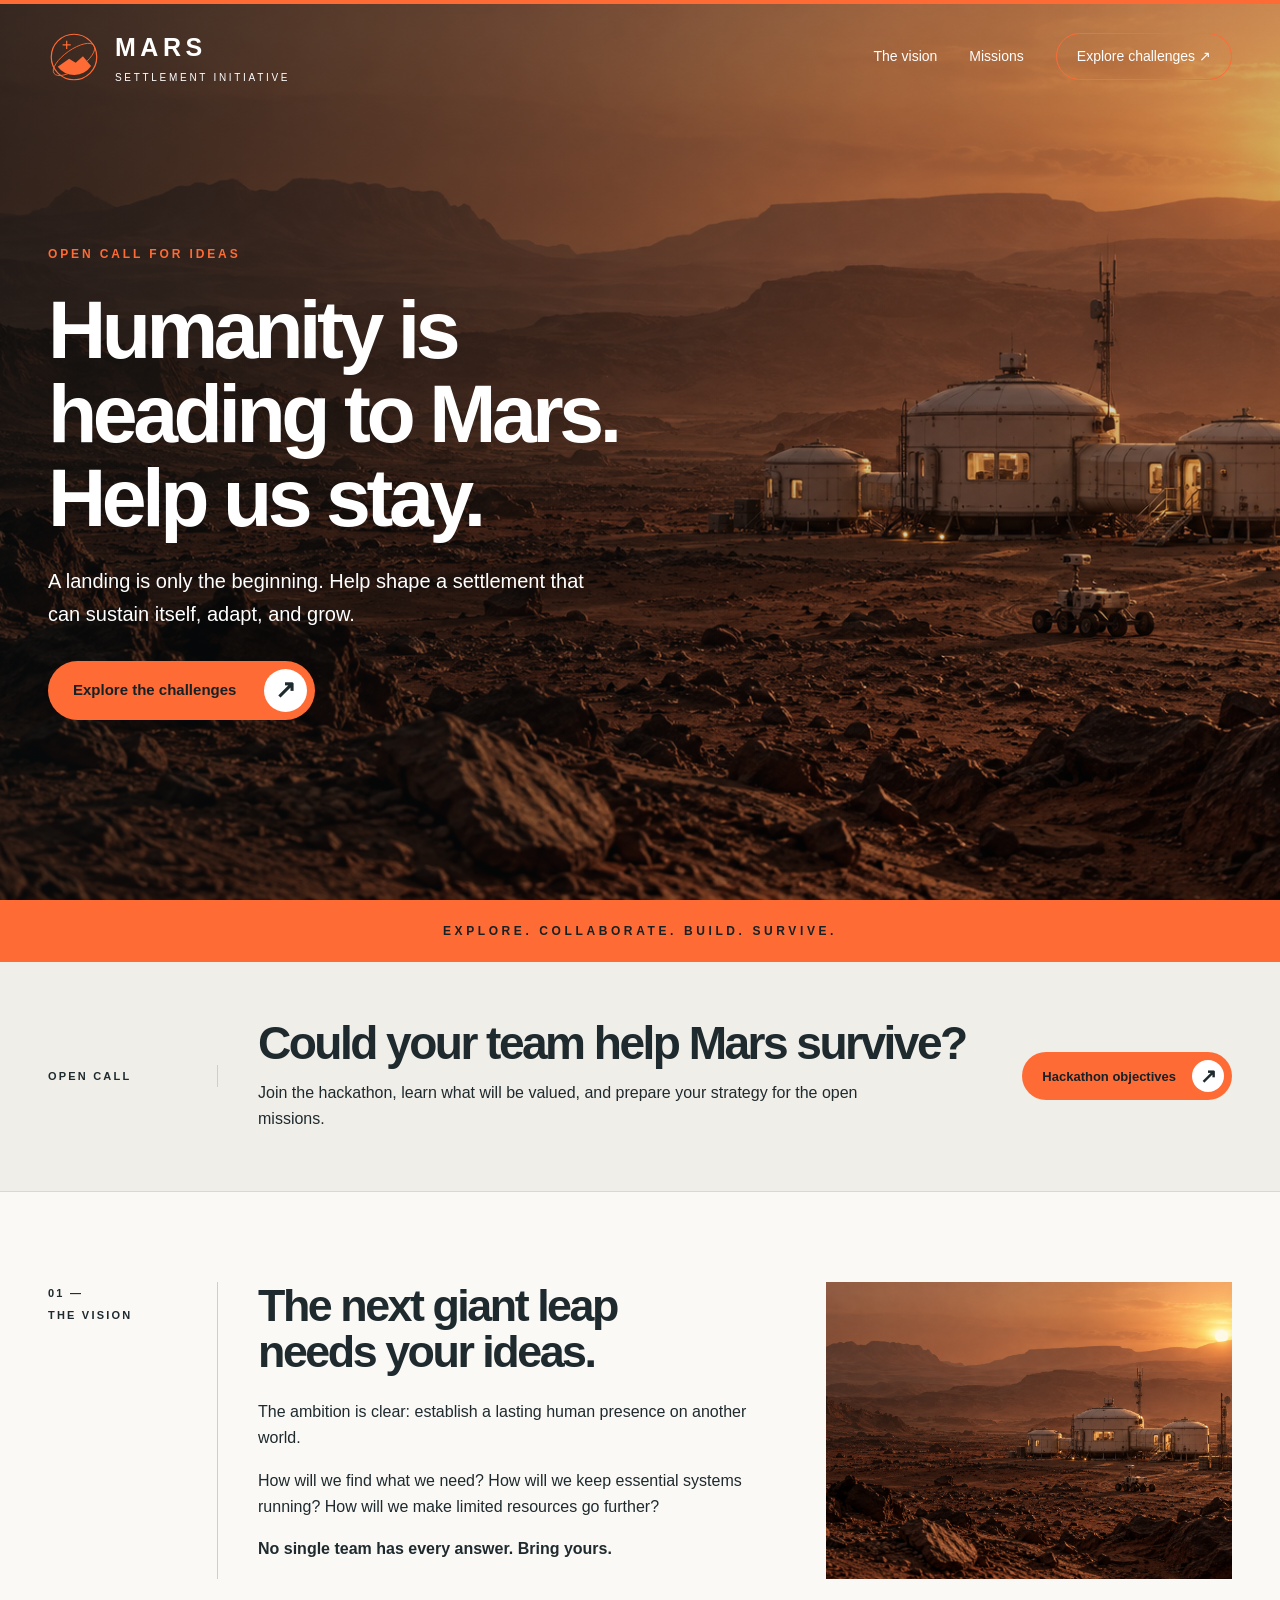
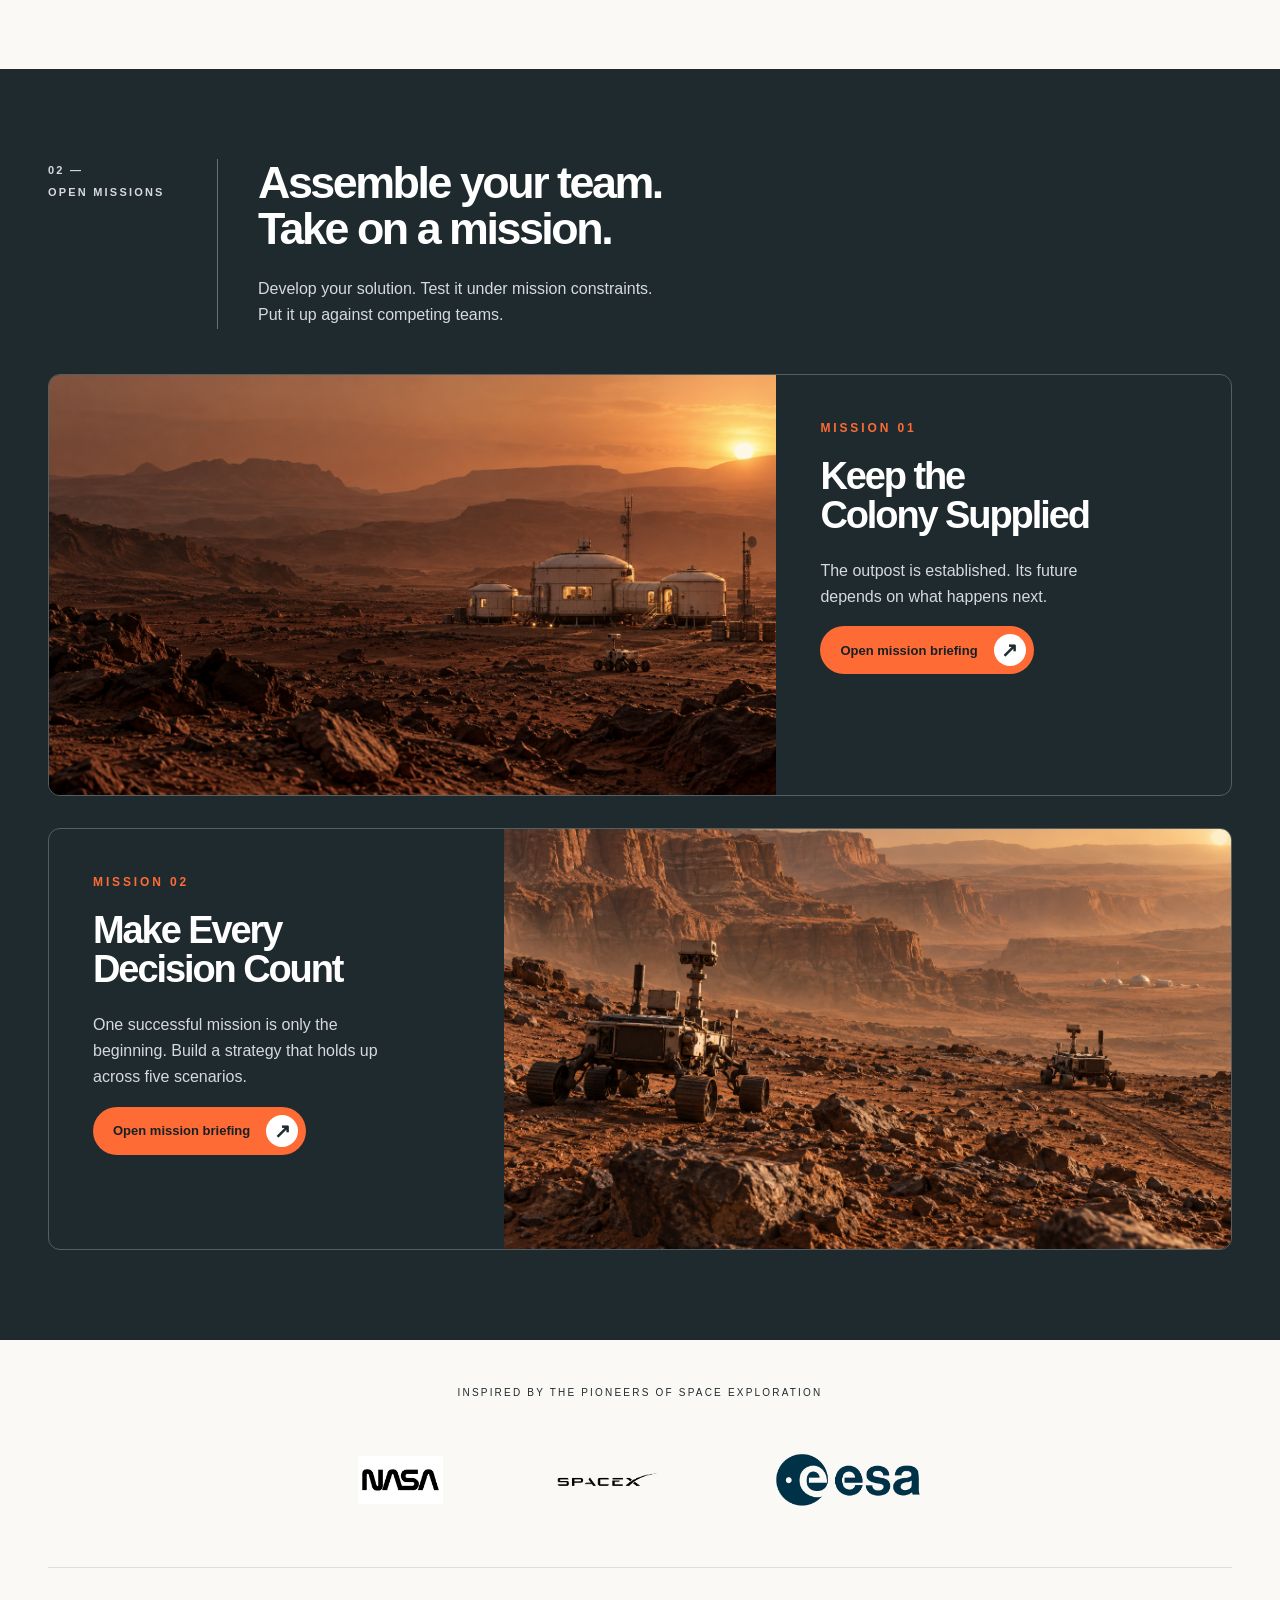
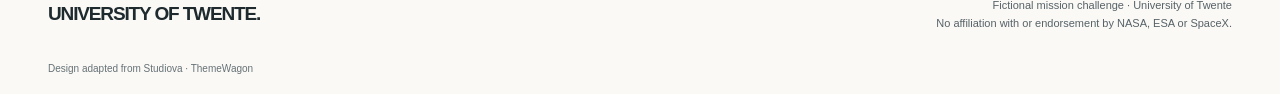
==== commit 39bb8371: "update hackathon" ====
--- a/html/index.html
+++ b/html/index.html
@@ -3,7 +3,7 @@
 <main id="main"><section class="mission-hero" aria-labelledby="hero-title">
 <video class="mission-hero-video" autoplay muted loop playsinline aria-hidden="true" poster="../assets/images/backgrounds/mars-settlement.png"><source src="../assets/images/backgrounds/banner-video.mp4" type="video/mp4"></video>
 <div class="shell hero-content"><p class="eyebrow">Open call for ideas</p><h1 id="hero-title">Humanity is<br>heading to Mars.<br>Help us stay.</h1><p class="hero-copy">A landing is only the beginning. Help shape a settlement that can sustain itself, adapt, and grow.</p><a class="mission-button" href="#missions">Explore the challenges <span aria-hidden="true">↗</span></a></div></section>
-<div class="mission-ribbon" aria-label="Explore. Collaborate. Build. Survive.">Explore. <span>Collaborate.</span> Build. <span>Survive.</span></div>
+<div class="mission-ribbon" aria-label="Explore. Collaborate. Build. Survive.">Explore. <span>Collaborate.</span> Build. <span>Survive.</span></div><section class="hackathon-callout" aria-labelledby="hackathon-callout-title"><div class="shell hackathon-callout-inner"><p class="section-label">Open call</p><div><h2 id="hackathon-callout-title">Could your team help Mars survive?</h2><p>Join the hackathon, learn what will be valued, and prepare your strategy for the open missions.</p></div><a class="mission-button compact" href="hackathon.html">Hackathon objectives <span aria-hidden="true">↗</span></a></div></section>
 <section id="vision" class="section-light section-pad"><div class="shell editorial"><p class="section-label">01 —<br>The vision</p><div class="vision-copy"><h2>The next giant leap<br>needs your ideas.</h2><p>The ambition is clear: establish a lasting human presence on another world.</p><p>How will we find what we need? How will we keep essential systems running? How will we make limited resources go further?</p><p class="closing-line">No single team has every answer. Bring yours.</p></div><div class="vision-image" role="img" aria-label="An imagined Mars outpost beneath a vast amber sky"></div></div></section>
 <section id="missions" class="section-dark section-pad"><div class="shell"><div class="editorial mission-heading"><p class="section-label">02 —<br>Open missions</p><div><h2>Assemble your team.<br>Take on a mission.</h2><p>Develop your solution. Test it under mission constraints.<br class="desktop-break"> Put it up against competing teams.</p></div></div><article class="mission-card"><a class="card-scene" href="mission-01.html" aria-label="Open mission 01: Keep the Colony Supplied"><img src="../assets/images/backgrounds/mars-settlement.png" alt="Robotic rover approaching a warmly lit Mars outpost" loading="lazy"></a><div class="card-copy"><p class="eyebrow">Mission 01</p><h3>Keep the<br>Colony Supplied</h3><p>The outpost is established. Its future depends on what happens next.</p><a class="mission-button compact" href="mission-01.html">Open mission briefing <span aria-hidden="true">↗</span></a></div></article>
 <article class="mission-card mission-card-reversed"><a class="card-scene" href="mission-02.html" aria-label="Open mission 02: Make Every Decision Count"><img src="../assets/images/backgrounds/mission-02-rovers.png" alt="Two autonomous rovers exploring separate routes across a Martian canyon" loading="lazy"></a><div class="card-copy"><p class="eyebrow">Mission 02</p><h3>Make Every<br>Decision Count</h3><p>One successful mission is only the beginning. Build a strategy that holds up across five scenarios.</p><a class="mission-button compact" href="mission-02.html">Open mission briefing <span aria-hidden="true">↗</span></a></div></article></div></section>
@@ -14,3 +14,5 @@
 
 <script src='../assets/js/mission-nav.js'></script>
 
+
+
--- a/assets/css/mission.css
+++ b/assets/css/mission.css
@@ -28,3 +28,4 @@
 /* The navigation is transparent over the hero and gains a solid surface after scrolling. */
 .mission-header{background:transparent;backdrop-filter:none;transition:background .25s ease,backdrop-filter .25s ease}
 .mission-header.is-scrolled{background:rgba(31,42,46,.94);backdrop-filter:blur(10px)}
+ .hackathon-callout{background:#f0eee8;padding:58px 0;border-bottom:1px solid #d7d9d7}.hackathon-callout-inner{display:grid;grid-template-columns:170px 1fr auto;gap:40px;align-items:center}.hackathon-callout h2{margin:0 0 12px;font-size:clamp(32px,3.6vw,54px)}.hackathon-callout p{margin:0;max-width:650px}.hackathon-callout .mission-button{white-space:nowrap}@media(max-width:760px){.hackathon-callout-inner{grid-template-columns:1fr;gap:18px}.hackathon-callout .mission-button{justify-self:start}}
